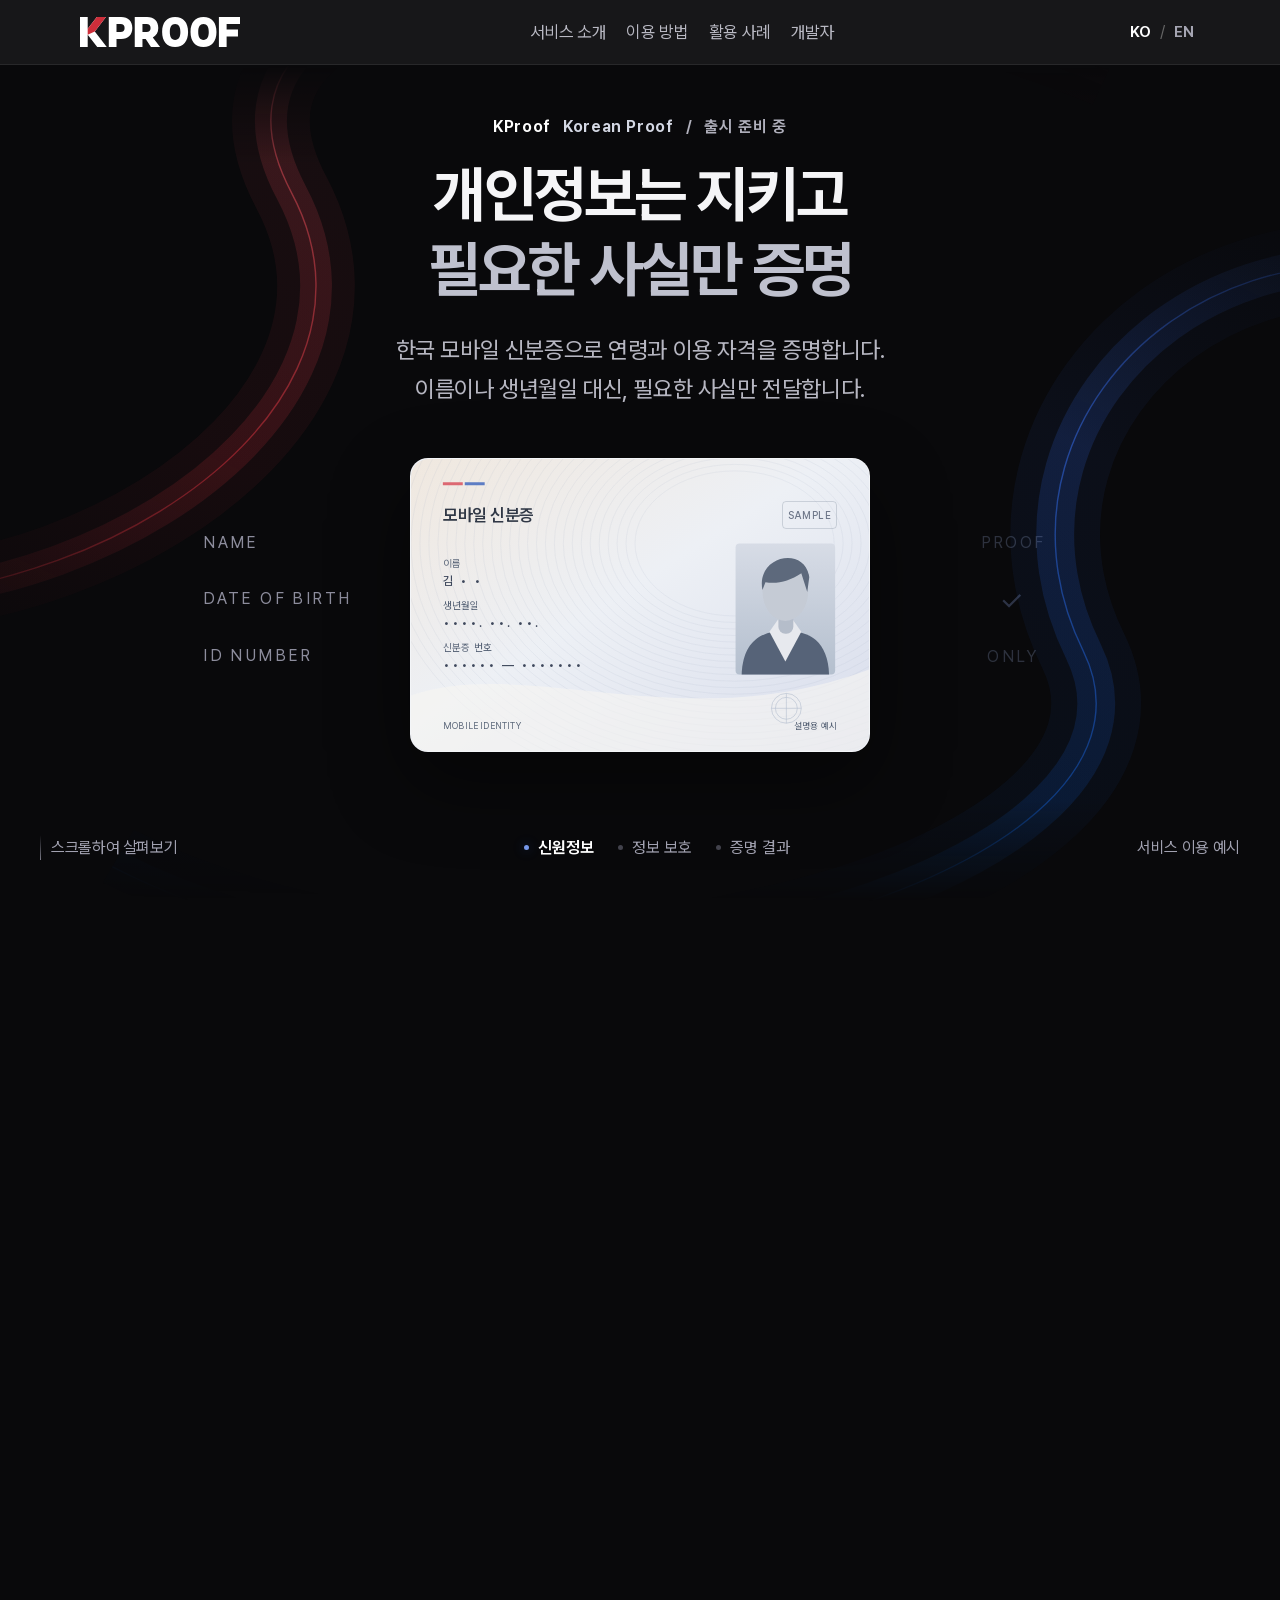
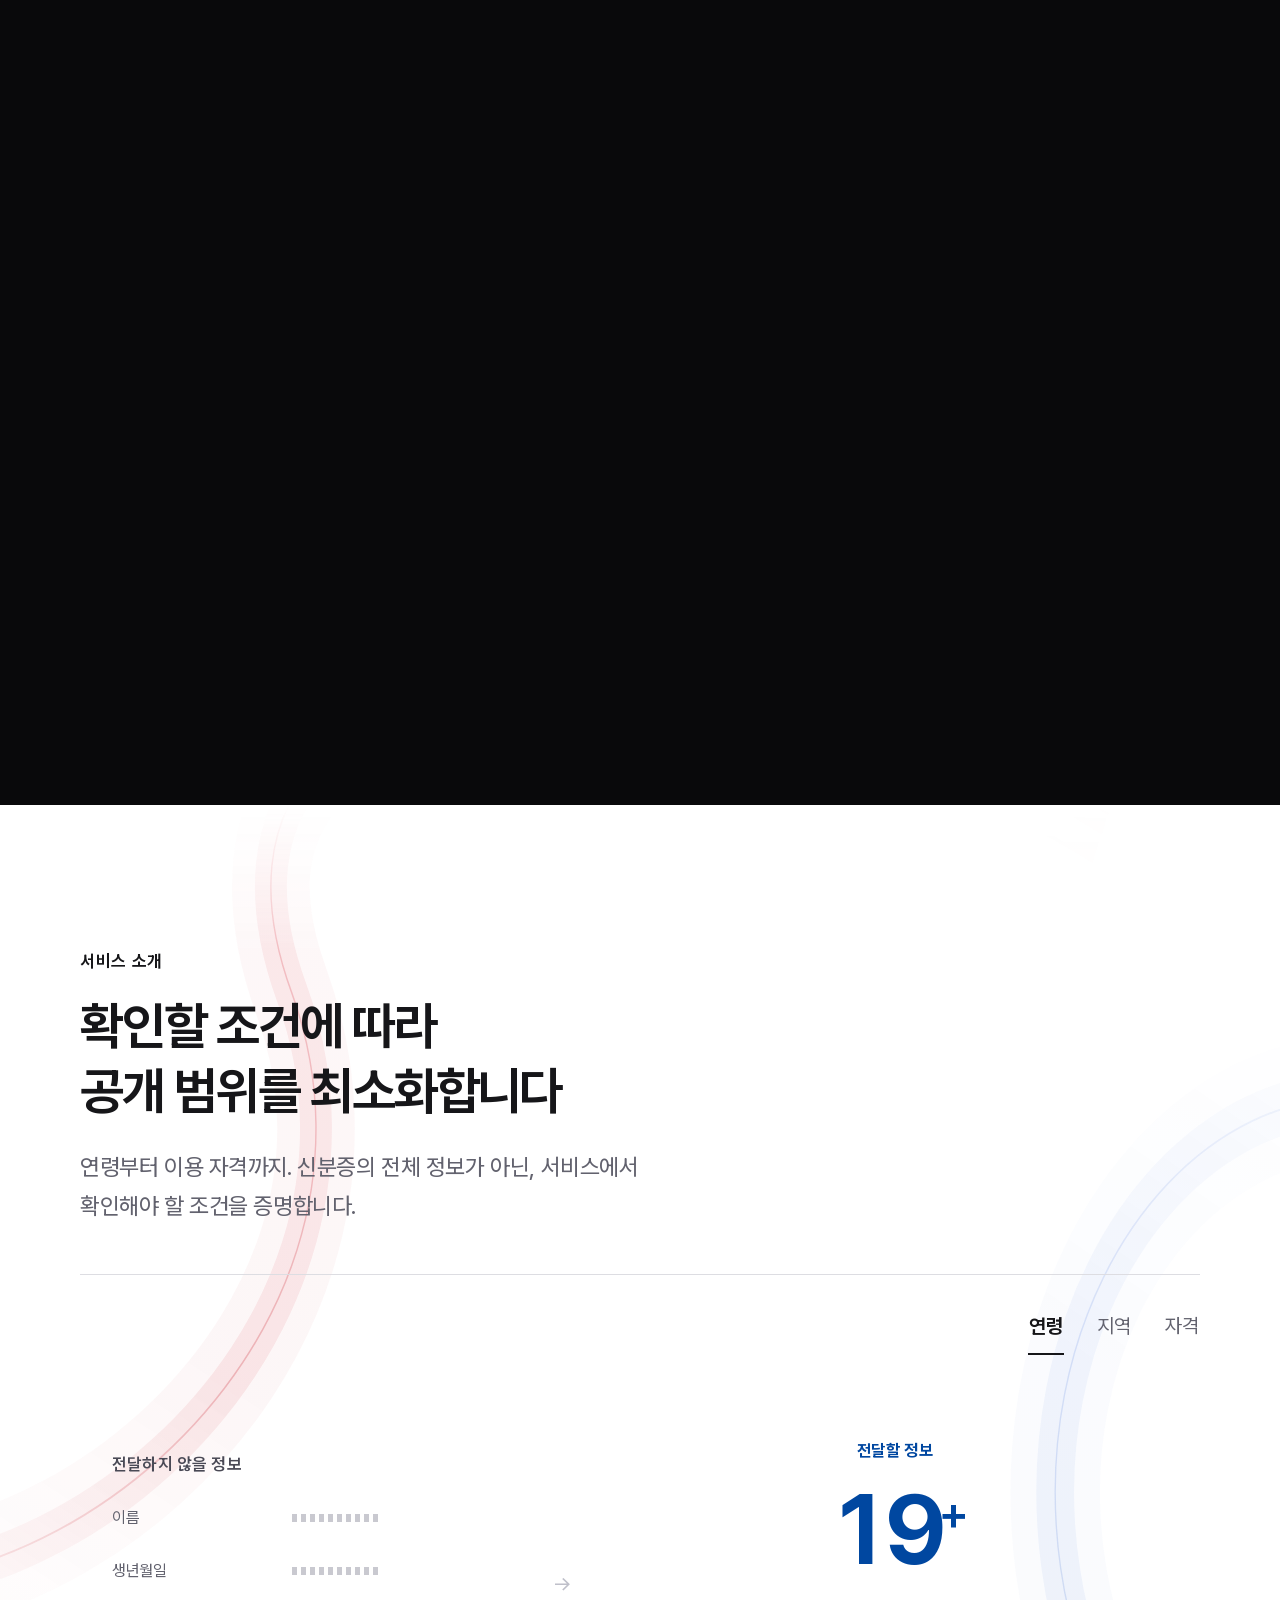
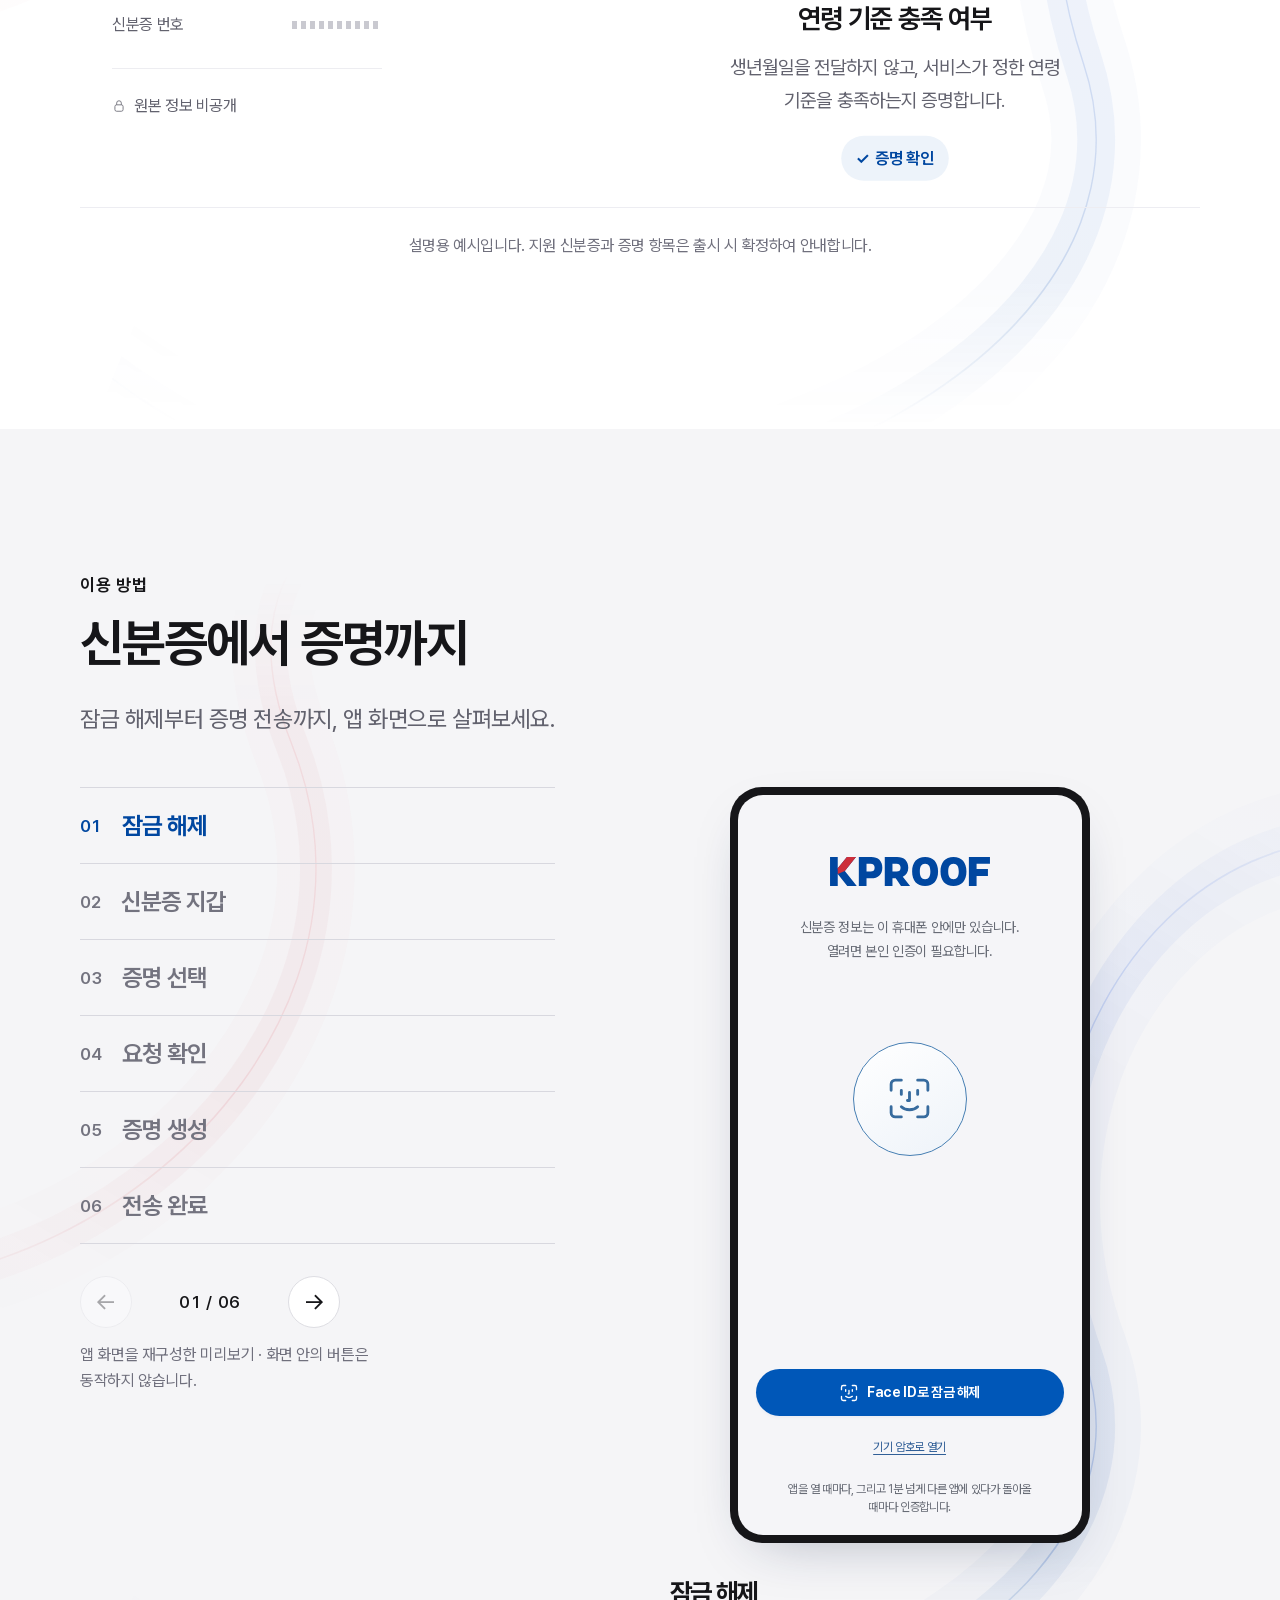
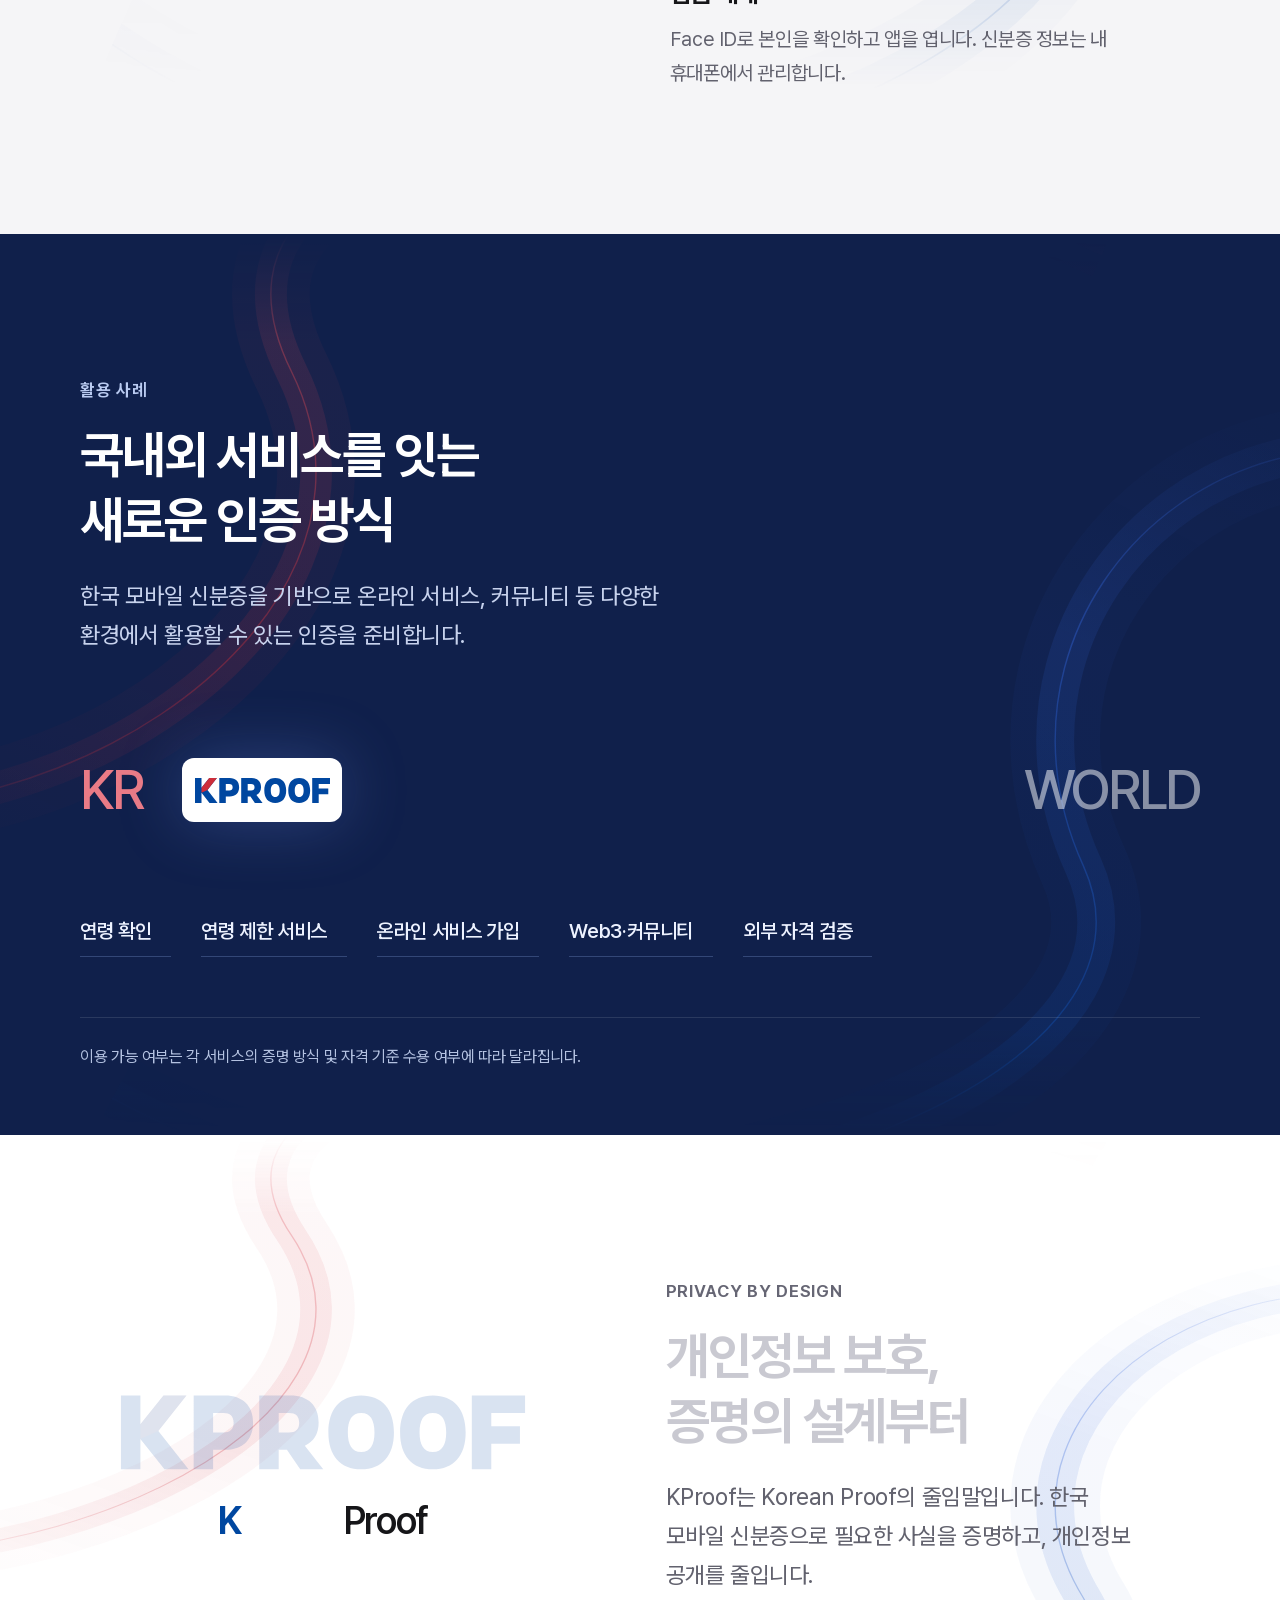
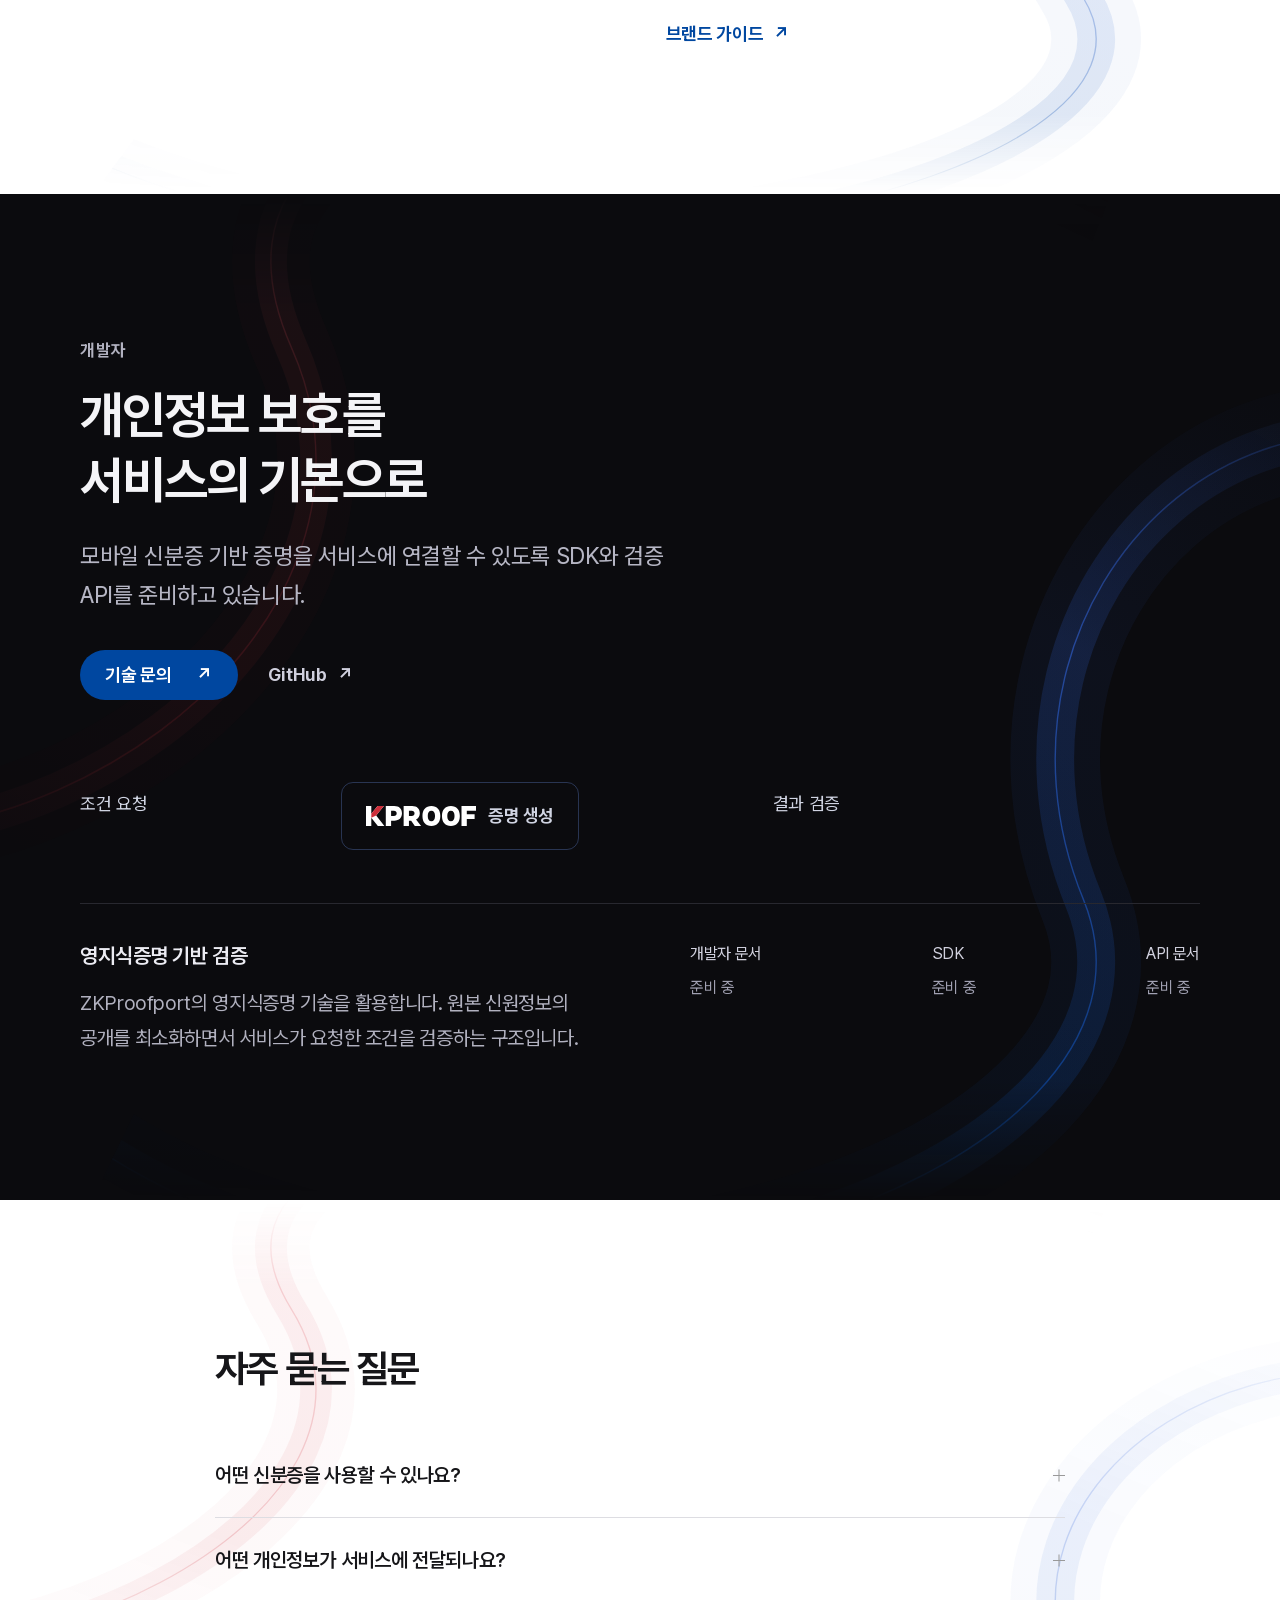
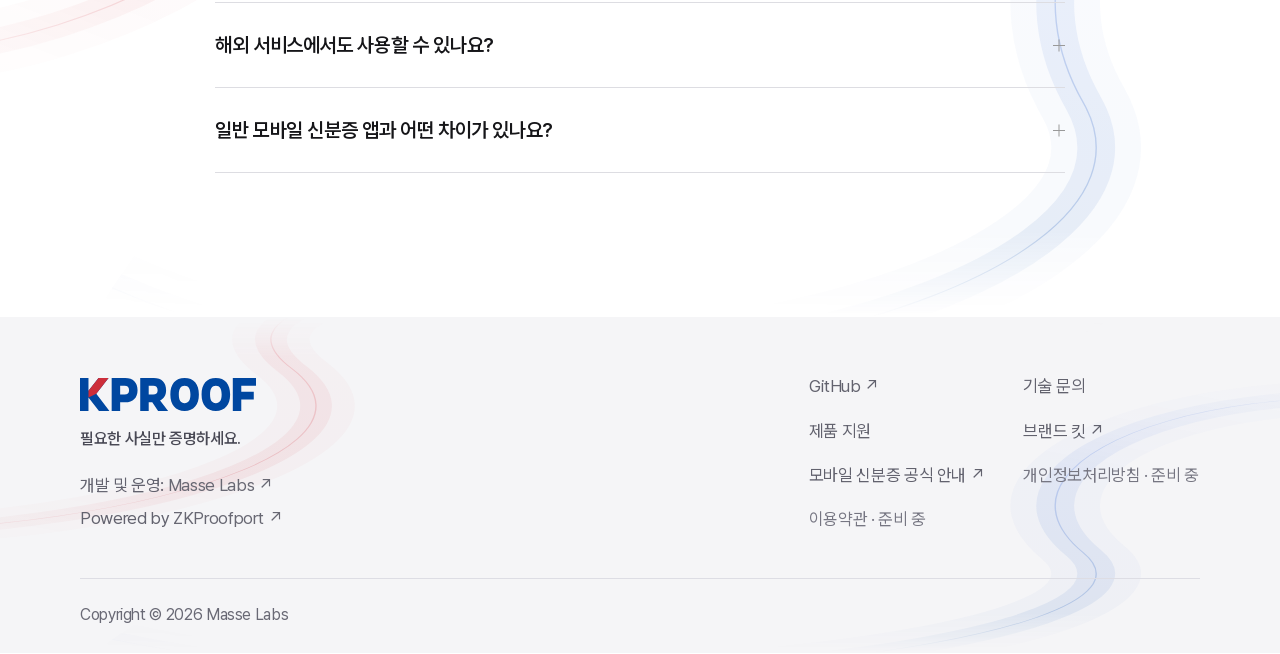
==== index.html @ 64eeaa92 "Add Google Analytics tag to website pages" ====
<!doctype html>
<html lang="ko">
<head><meta charset="utf-8"><meta name="viewport" content="width=device-width, initial-scale=1"><meta name="theme-color" content="#09090B"><title>KProof | Korean Proof</title><meta name="description" content="KProof, Korean Proof. 한국 모바일 신분증으로 연령과 이용 자격을 증명하고 개인정보 공개를 줄입니다."><meta property="og:title" content="KProof | Korean Proof"><meta property="og:description" content="KProof, Korean Proof. 한국 모바일 신분증으로 연령과 이용 자격을 증명하고 개인정보 공개를 줄입니다."><meta property="og:type" content="website"><meta property="og:site_name" content="KProof"><meta property="og:locale" content="ko_KR"><link rel="icon" href="assets/favicon.svg" type="image/svg+xml"><link rel="preload" href="assets/fonts/PretendardVariable.woff2" as="font" type="font/woff2" crossorigin><link rel="stylesheet" href="css/tokens.css"><link rel="stylesheet" href="css/styles.css"><link rel="stylesheet" href="css/typography.css"><link rel="stylesheet" href="css/ambient.css"><link rel="stylesheet" href="css/brand.css"><link rel="stylesheet" href="css/motion.css"><link rel="stylesheet" href="css/app-walkthrough.css"><link rel="stylesheet" href="css/app-screens.css"><script src="js/app.js" defer></script>
<!-- Google tag (gtag.js) -->
<script async src="https://www.googletagmanager.com/gtag/js?id=G-HQS5GPV9JL"></script>
<script>
  window.dataLayer = window.dataLayer || [];
  function gtag(){dataLayer.push(arguments);}
  gtag('js', new Date());

  gtag('config', 'G-HQS5GPV9JL');
</script>
</head>
<body id="top"><a class="skip-link" href="#main"><span data-i18n="skip">본문 바로가기</span></a>
<header class="site-header"><div class="container header-inner"><a class="brand" href="#top" aria-label="KProof 홈" data-i18n-aria="home"><img class="brand-mark" src="assets/logo-inverse.svg" alt="KProof" width="789" height="144"></a>
<nav id="main-nav" aria-label="주요 메뉴" data-i18n-aria="nav"><a href="#overview"><span data-i18n="overview">서비스 소개</span></a><a href="#how-it-works"><span data-i18n="how">이용 방법</span></a><a href="#use-cases"><span data-i18n="uses">활용 사례</span></a><a href="#developers"><span data-i18n="dev">개발자</span></a>
</nav><div class="header-controls"><div class="language-switch" role="group" data-i18n-aria="language" aria-label="언어 선택"><button type="button" data-lang="ko" aria-pressed="true" data-i18n-aria="koLabel" aria-label="한국어로 보기">KO</button><span aria-hidden="true">/</span><button type="button" data-lang="en" aria-pressed="false" data-i18n-aria="enLabel" aria-label="영어로 보기">EN</button></div><button type="button" class="menu-toggle" aria-controls="main-nav" aria-expanded="false" aria-label="메뉴 열기"><span></span><span></span></button></div></div>
</header>
<main id="main">
<section class="hero story" aria-labelledby="hero-title" data-scene="0">
<div class="story-sticky" data-ambient="dark"><div class="ambient-field" aria-hidden="true"></div>
<div class="story-intro"><p class="eyebrow hero-brand-name"><strong>KProof</strong><span class="hero-full-name">Korean Proof</span><span aria-hidden="true">/</span> <span data-i18n="status">출시 준비 중</span></p><h1 id="hero-title"><span data-i18n="heroLine1">개인정보는 지키고</span><span data-i18n="heroLine2">필요한 사실만 증명</span></h1><p data-i18n="intro" class="hero-description">한국 모바일 신분증으로 연령과 이용 자격을 증명합니다.<br>이름이나 생년월일 대신, 필요한 사실만 전달합니다.</p></div>
<div class="identity-stage" aria-hidden="true"><div class="stage-grid"></div><div class="data-orbit orbit-left"><span>NAME</span><span>DATE OF BIRTH</span><span>ID NUMBER</span></div><div class="identity-object"><img class="credential-art" src="assets/mobile-id.svg" alt="" width="460" height="294"><div class="credential-content"><div class="object-top"><span data-i18n="mobileID">모바일 신분증</span><span class="object-chip">SAMPLE</span></div><div class="identity-data"><div class="data-field"><span data-i18n="name">이름</span><b>김 • •</b></div><div class="data-field"><span data-i18n="birth">생년월일</span><b>••••. ••. ••.</b></div><div class="data-field"><span data-i18n="idNumber">신분증 번호</span><b>•••••• — •••••••</b></div></div><div class="credential-foot"><span>MOBILE IDENTITY</span><span data-i18n="cardSample">설명용 예시</span></div></div><div class="privacy-shutter shutter-one"></div><div class="privacy-shutter shutter-two"></div><div class="privacy-shutter shutter-three"></div><div class="proof-core"><span class="proof-core-symbol">✓</span><strong data-i18n="heroResult">만 19세 이상입니다</strong><span data-i18n="resultNote">생년월일 없이,<br>19세 이상이라는 사실만 전달합니다.</span></div></div><div class="data-orbit orbit-right"><span>PROOF</span><span class="orbit-check">✓</span><span>ONLY</span></div></div>
<div class="story-end"><p class="eyebrow" data-i18n="storyEndLabel">SELECTIVE DISCLOSURE</p><h2 data-i18n="storyEndTitle">나이 기준은 확인하고,<br>생년월일은 공개하지 않습니다</h2><p data-i18n="storyEndText">서비스는 19세 이상이라는 사실을 확인합니다. 이름과 생년월일, 신분증 번호는 전달하지 않습니다.</p></div>
<div class="story-bottom"><p class="scroll-cue"><span class="scroll-line" aria-hidden="true"></span><span data-i18n="scrollHint">스크롤하여 살펴보기</span></p><div class="scene-nav" role="group" data-i18n-aria="sceneNav" aria-label="인증 과정 살펴보기"><button type="button" data-scene-target="0" aria-pressed="true"><i></i><span data-i18n="scene1">신원정보</span></button><button type="button" data-scene-target="1" aria-pressed="false"><i></i><span data-i18n="scene2">정보 보호</span></button><button type="button" data-scene-target="2" aria-pressed="false"><i></i><span data-i18n="scene3">증명 결과</span></button></div><span class="concept-label" data-i18n="conceptShort">서비스 이용 예시</span></div>
</div></section>
<section id="overview" class="section overview" aria-labelledby="features-title" data-ambient="light"><div class="ambient-field" aria-hidden="true"></div><div class="container"><div class="section-heading reveal"><p class="eyebrow" data-i18n="overview">서비스 소개</p><h2 id="features-title" data-i18n="featuresTitle">확인할 조건에 따라<br>공개 범위를 최소화합니다</h2><p class="section-intro" data-i18n="featuresIntro">연령부터 이용 자격까지. 신분증의 전체 정보가 아닌, 서비스에서 확인해야 할 조건을 증명합니다.</p></div>
<div class="proof-explorer reveal" data-proof="age"><div class="proof-tabs" role="tablist" data-i18n-aria="proofTabs" aria-label="증명 예시 선택"><button role="tab" type="button" id="tab-age" data-proof="age" aria-selected="true" aria-controls="proof-panel" tabindex="0" data-i18n="proofAge">연령</button><button role="tab" type="button" id="tab-region" data-proof="region" aria-selected="false" aria-controls="proof-panel" tabindex="-1" data-i18n="proofRegion">지역</button><button role="tab" type="button" id="tab-eligibility" data-proof="eligibility" aria-selected="false" aria-controls="proof-panel" tabindex="-1" data-i18n="proofEligibility">자격</button></div>
<div class="proof-panel" id="proof-panel" role="tabpanel" aria-labelledby="tab-age" tabindex="0"><div class="explorer-private"><p class="micro-label" data-i18n="notShared">전달하지 않을 정보</p><div><span data-i18n="name">이름</span><i></i></div><div><span data-i18n="birth">생년월일</span><i></i></div><div><span data-i18n="idNumber">신분증 번호</span><i></i></div><p class="private-caption"><svg viewBox="0 0 24 24" aria-hidden="true"><rect x="5" y="10" width="14" height="11" rx="3"/><path d="M8 10V7a4 4 0 0 1 8 0v3"/></svg><span data-i18n="privateLabel">원본 정보 비공개</span></p></div><div class="explorer-seam" aria-hidden="true"><span>→</span></div><div class="explorer-result" aria-live="polite" aria-atomic="true"><p class="micro-label" data-i18n="shared">전달할 정보</p><div class="result-display" id="result-display" aria-hidden="true">19<span>+</span></div><h3 id="proof-title" data-i18n="proofAgeTitle">연령 기준 충족 여부</h3><p id="proof-description" data-i18n="proofAgeText">생년월일을 전달하지 않고, 서비스가 정한 연령 기준을 충족하는지 증명합니다.</p><span class="result-badge"><span aria-hidden="true">✓</span><span data-i18n="met">증명 확인</span></span></div></div><p class="explorer-note" data-i18n="explorerNote">설명용 예시입니다. 지원 신분증과 증명 항목은 출시 시 확정하여 안내합니다.</p></div></div></section>
<section id="how-it-works" class="section how-section app-walkthrough" aria-labelledby="how-title"><div class="container journey-sticky" data-ambient="soft"><div class="ambient-field" aria-hidden="true"></div><div class="section-heading"><p class="eyebrow" data-i18n="how">이용 방법</p><h2 id="how-title" data-i18n="howTitle">신분증에서 증명까지</h2><p class="section-intro" data-i18n="howIntro">잠금 해제부터 증명 전송까지, 앱 화면으로 살펴보세요.</p></div><div class="journey"><div class="journey-navigation"><div class="journey-steps" role="tablist" aria-orientation="vertical" data-i18n-aria="journeyTabs" aria-label="이용 단계 선택"><button type="button" role="tab" id="step-tab-0" data-step="0" aria-selected="true" aria-controls="journey-panel" tabindex="0"><span class="step-number">01</span><span><strong data-i18n="appStep1">잠금 해제</strong></span></button><button type="button" role="tab" id="step-tab-1" data-step="1" aria-selected="false" aria-controls="journey-panel" tabindex="-1"><span class="step-number">02</span><span><strong data-i18n="appStep2">신분증 지갑</strong></span></button><button type="button" role="tab" id="step-tab-2" data-step="2" aria-selected="false" aria-controls="journey-panel" tabindex="-1"><span class="step-number">03</span><span><strong data-i18n="appStep3">증명 선택</strong></span></button><button type="button" role="tab" id="step-tab-3" data-step="3" aria-selected="false" aria-controls="journey-panel" tabindex="-1"><span class="step-number">04</span><span><strong data-i18n="appStep4">요청 확인</strong></span></button><button type="button" role="tab" id="step-tab-4" data-step="4" aria-selected="false" aria-controls="journey-panel" tabindex="-1"><span class="step-number">05</span><span><strong data-i18n="appStep5">증명 생성</strong></span></button><button type="button" role="tab" id="step-tab-5" data-step="5" aria-selected="false" aria-controls="journey-panel" tabindex="-1"><span class="step-number">06</span><span><strong data-i18n="appStep6">전송 완료</strong></span></button></div><div class="app-step-controls"><button type="button" data-step-prev disabled data-i18n-aria="previousStep" aria-label="이전 단계">←</button><span class="app-step-counter" data-i18n-aria="appStepStatus" aria-label="현재 단계">01 / 06</span><button type="button" data-step-next data-i18n-aria="nextStep" aria-label="다음 단계">→</button></div><p class="journey-note" data-i18n="appPreviewNote">앱 화면을 재구성한 미리보기 · 화면 안의 버튼은 동작하지 않습니다.</p></div><div id="journey-panel" class="journey-panel" role="tabpanel" aria-labelledby="step-tab-0" tabindex="0" data-step="0"><div class="app-stage" data-step-screen="0"><figure class="app-phone"><div class="demo-screen demo-lock"><div class="demo-lock-intro"><img class="demo-logo" src="assets/logo.svg" width="789" height="144" alt="KProof"><p data-i18n="uiLockIntro">신분증 정보는 이 휴대폰 안에만 있습니다.<br>열려면 본인 인증이 필요합니다.</p></div><div class="demo-face"><svg class="demo-icon " viewBox="0 0 24 24" fill="none" stroke="currentColor" stroke-width="1.6" stroke-linecap="round" stroke-linejoin="round" aria-hidden="true"><path d="M8 3H5a2 2 0 0 0-2 2v3m13-5h3a2 2 0 0 1 2 2v3M3 16v3a2 2 0 0 0 2 2h3m13-5v3a2 2 0 0 1-2 2h-3M8 8v2m8-2v2m-4-1v4h-1m-3 3c2 2 6 2 8 0"/></svg></div><div class="demo-bottom"><div class="demo-primary"><svg class="demo-icon " viewBox="0 0 24 24" fill="none" stroke="currentColor" stroke-width="1.6" stroke-linecap="round" stroke-linejoin="round" aria-hidden="true"><path d="M8 3H5a2 2 0 0 0-2 2v3m13-5h3a2 2 0 0 1 2 2v3M3 16v3a2 2 0 0 0 2 2h3m13-5v3a2 2 0 0 1-2 2h-3M8 8v2m8-2v2m-4-1v4h-1m-3 3c2 2 6 2 8 0"/></svg><span data-i18n="uiUnlock">Face ID로 잠금 해제</span></div><p class="demo-link" data-i18n="uiPasscode">기기 암호로 열기</p><p class="demo-fine" data-i18n="uiLockNote">앱을 열 때마다, 그리고 1분 넘게 다른 앱에 있다가 돌아올 때마다 인증합니다.</p></div></div></figure><div class="app-stage-caption"><h3 data-i18n="appStep1">잠금 해제</h3><p data-i18n="appStep1Text">Face ID로 본인을 확인하고 앱을 엽니다. 신분증 정보는 내 휴대폰에서 관리합니다.</p></div></div><div class="app-stage" data-step-screen="1" hidden><figure class="app-phone"><div class="demo-screen demo-wallet"><div class="demo-toolbar"><img class="demo-logo" src="assets/logo.svg" width="789" height="144" alt="KProof"><div class="demo-tools"><span><svg class="demo-icon " viewBox="0 0 24 24" fill="none" stroke="currentColor" stroke-width="1.6" stroke-linecap="round" stroke-linejoin="round" aria-hidden="true"><path d="M8 3H5a2 2 0 0 0-2 2v3m13-5h3a2 2 0 0 1 2 2v3M3 16v3a2 2 0 0 0 2 2h3m13-5v3a2 2 0 0 1-2 2h-3M8 8v2m8-2v2m-4-1v4h-1m-3 3c2 2 6 2 8 0"/></svg></span><span><svg class="demo-icon " viewBox="0 0 24 24" fill="none" stroke="currentColor" stroke-width="1.6" stroke-linecap="round" stroke-linejoin="round" aria-hidden="true"><path d="M12 5v14M5 12h14"/></svg></span></div></div><div class="demo-panel demo-summary"><strong data-i18n="uiWalletSummary">이 신분증으로 증명할 수 있는 것 3가지</strong><span class="demo-muted" data-i18n="uiExpand">펼치기</span></div><div class="demo-id-stack"><div class="demo-id-band band-black"><strong data-i18n="uiDriver">모바일 운전면허증</strong><span data-i18n="uiLicense">면허</span></div><div class="demo-id-band band-red"><strong data-i18n="uiVeteran">모바일 국가보훈등록증</strong><span data-i18n="uiVeteranTag">보훈</span></div><div class="demo-id-band band-navy"><strong data-i18n="uiResident">모바일 외국인등록증</strong><span data-i18n="uiResidentTag">외국인</span></div><div class="demo-id-band band-blue"><strong data-i18n="uiNational">모바일 주민등록증</strong><span data-i18n="uiIDTag">신분</span></div><div class="demo-credential"><div class="demo-person"><div class="demo-avatar"><svg class="demo-icon " viewBox="0 0 24 24" fill="none" stroke="currentColor" stroke-width="1.6" stroke-linecap="round" stroke-linejoin="round" aria-hidden="true"><circle cx="12" cy="8" r="4" fill="currentColor" stroke="none"/><path d="M3 23v-2a9 9 0 0 1 18 0v2" fill="currentColor" stroke="none"/></svg></div><div><span class="demo-field" data-i18n="name">이름</span><strong data-i18n="uiHolder">홍길동</strong><span class="demo-field" data-i18n="birth">생년월일</span><strong>1990.01.01</strong><span class="demo-field" data-i18n="uiAddress">주소</span><strong data-i18n="uiCity">전북특별자치도 전주시</strong></div></div><div class="demo-issued"><svg class="demo-icon " viewBox="0 0 24 24" fill="none" stroke="currentColor" stroke-width="1.6" stroke-linecap="round" stroke-linejoin="round" aria-hidden="true"><path d="m12 3 8 3v6c0 5-8 9-8 9s-8-4-8-9V6Z"/><path d="m8 12 3 3 5-6"/></svg><span data-i18n="uiIssuer">정부 서명 확인</span></div><p class="demo-fine" data-i18n="uiIssued">모바일 신분증 앱에서 발급 · 2026.10.27</p></div></div><div class="demo-actions"><div class="demo-secondary"><span data-i18n="uiHide">정보 가리기</span></div><div class="demo-primary"><span data-i18n="uiProve">증명하기</span></div></div><div class="demo-nav"><div class="is-selected"><svg class="demo-icon " viewBox="0 0 24 24" fill="none" stroke="currentColor" stroke-width="1.6" stroke-linecap="round" stroke-linejoin="round" aria-hidden="true"><rect x="3" y="5" width="18" height="14" rx="3"/><path d="M3 9h18"/></svg><span data-i18n="uiWallet">신분증</span></div><div><svg class="demo-icon " viewBox="0 0 24 24" fill="none" stroke="currentColor" stroke-width="1.6" stroke-linecap="round" stroke-linejoin="round" aria-hidden="true"><path d="m12 3 8 3v6c0 5-8 9-8 9s-8-4-8-9V6Z"/><path d="m8 12 3 3 5-6"/></svg><span data-i18n="uiProof">증명</span></div><div><svg class="demo-icon " viewBox="0 0 24 24" fill="none" stroke="currentColor" stroke-width="1.6" stroke-linecap="round" stroke-linejoin="round" aria-hidden="true"><path d="M3 10a9 9 0 1 1 1 7M3 4v6h6m3-3v6l4 2"/></svg><span data-i18n="uiHistory">기록</span></div><div><svg class="demo-icon " viewBox="0 0 24 24" fill="none" stroke="currentColor" stroke-width="1.6" stroke-linecap="round" stroke-linejoin="round" aria-hidden="true"><circle cx="12" cy="12" r="3"/><path d="M12 2v3m0 14v3M2 12h3m14 0h3M5 5l2 2m10 10 2 2M5 19l2-2M17 7l2-2"/></svg><span data-i18n="uiSettings">설정</span></div></div></div></figure><div class="app-stage-caption"><h3 data-i18n="appStep2">신분증 지갑</h3><p data-i18n="appStep2Text">지갑에 보관한 모바일 신분증을 확인합니다. 증명에 사용할 신분증을 선택합니다.</p></div></div><div class="app-stage" data-step-screen="2" hidden><figure class="app-phone"><div class="demo-screen demo-choose"><h4 data-i18n="uiProof">증명</h4><p class="demo-muted" data-i18n="uiProofIntro">서비스가 묻는 사실 하나만 답합니다. 신분증 내용은 보내지 않습니다.</p><div class="demo-qr"><svg class="demo-icon " viewBox="0 0 24 24" fill="none" stroke="currentColor" stroke-width="1.6" stroke-linecap="round" stroke-linejoin="round" aria-hidden="true"><path d="M8 3H3v5m13-5h5v5M3 16v5h5m13-5v5h-5M8 8h2v2H8zm6 0h2v2h-2zm-6 6h2v2H8zm6 0h2v2h-2z"/></svg><div><strong data-i18n="uiQR">QR로 요청 받기</strong><small data-i18n="uiQRNote">서비스 화면의 QR을 찍으세요</small></div></div><p class="demo-section-label" data-i18n="uiCanProve">증명할 수 있는 것</p><div class="demo-panel demo-proof-option"><div class="demo-option-title"><strong data-i18n="uiIdentity">본인 확인</strong><span class="demo-source-tag" data-i18n="uiIDSource">주민등록증</span></div><p class="demo-fine" data-i18n="uiIdentityNote">유효한 모바일 신분증을 가진 사람이라는 것</p></div><div class="demo-panel demo-proof-option"><div class="demo-option-title"><strong data-i18n="uiAge">나이</strong><span class="demo-source-tag" data-i18n="uiIDSource">주민등록증</span></div><p class="demo-fine" data-i18n="uiAgeNote">서비스가 정한 나이 이상이라는 것. 생년월일은 보내지 않음</p></div><div class="demo-panel demo-proof-option"><div class="demo-option-title"><strong data-i18n="uiRegion">거주 시·도</strong><span class="demo-source-tag" data-i18n="uiIDSource">주민등록증</span></div><p class="demo-fine" data-i18n="uiRegionNote">특정 시·도에 산다는 것. 주소는 보내지 않음</p></div><p class="demo-fine demo-proof-foot" data-i18n="uiProofFoot">어느 신분증으로 증명할지 고를 수 있습니다. 요청을 받으면 이 선택을 기본값으로 씁니다.</p><div class="demo-nav"><div><svg class="demo-icon " viewBox="0 0 24 24" fill="none" stroke="currentColor" stroke-width="1.6" stroke-linecap="round" stroke-linejoin="round" aria-hidden="true"><rect x="3" y="5" width="18" height="14" rx="3"/><path d="M3 9h18"/></svg><span data-i18n="uiWallet">신분증</span></div><div class="is-selected"><svg class="demo-icon " viewBox="0 0 24 24" fill="none" stroke="currentColor" stroke-width="1.6" stroke-linecap="round" stroke-linejoin="round" aria-hidden="true"><path d="m12 3 8 3v6c0 5-8 9-8 9s-8-4-8-9V6Z"/><path d="m8 12 3 3 5-6"/></svg><span data-i18n="uiProof">증명</span></div><div><svg class="demo-icon " viewBox="0 0 24 24" fill="none" stroke="currentColor" stroke-width="1.6" stroke-linecap="round" stroke-linejoin="round" aria-hidden="true"><path d="M3 10a9 9 0 1 1 1 7M3 4v6h6m3-3v6l4 2"/></svg><span data-i18n="uiHistory">기록</span></div><div><svg class="demo-icon " viewBox="0 0 24 24" fill="none" stroke="currentColor" stroke-width="1.6" stroke-linecap="round" stroke-linejoin="round" aria-hidden="true"><circle cx="12" cy="12" r="3"/><path d="M12 2v3m0 14v3M2 12h3m14 0h3M5 5l2 2m10 10 2 2M5 19l2-2M17 7l2-2"/></svg><span data-i18n="uiSettings">설정</span></div></div></div></figure><div class="app-stage-caption"><h3 data-i18n="appStep3">증명 선택</h3><p data-i18n="appStep3Text">본인 확인, 나이, 거주 시·도 중 필요한 증명을 선택하거나 QR로 서비스의 요청을 받습니다.</p></div></div><div class="app-stage" data-step-screen="3" hidden><figure class="app-phone"><div class="demo-screen demo-request"><div class="demo-request-meta"><strong data-i18n="uiRequest">증명 요청</strong><span data-i18n="uiTimeLeft">4:52 남음</span></div><div class="demo-service"><img src="brand/assets/symbol-color.svg" width="40" height="40" alt=""><div><strong data-i18n="uiDemo">KProof 데모</strong><span>stg-demo.koreanproof.com</span></div></div><h4 data-i18n="uiRequestTitle">만 19세 이상인지<br>확인하려고 합니다</h4><div class="demo-panel demo-source"><svg class="demo-icon " viewBox="0 0 24 24" fill="none" stroke="currentColor" stroke-width="1.6" stroke-linecap="round" stroke-linejoin="round" aria-hidden="true"><rect x="3" y="5" width="18" height="14" rx="3"/><path d="M3 9h18"/></svg><strong data-i18n="uiSource">모바일 주민등록증으로 증명</strong><span class="demo-link" data-i18n="uiChange">바꾸기</span></div><div class="demo-panel demo-sharing"><h5 data-i18n="uiShared">상대에게 가는 것</h5><div class="demo-check-row"><svg class="demo-icon " viewBox="0 0 24 24" fill="none" stroke="currentColor" stroke-width="1.6" stroke-linecap="round" stroke-linejoin="round" aria-hidden="true"><path d="m5 12 4 4L19 6"/></svg><div><span data-i18n="uiAgeFact">19세 이상이라는 사실 하나</span></div></div><div class="demo-check-row"><svg class="demo-icon " viewBox="0 0 24 24" fill="none" stroke="currentColor" stroke-width="1.6" stroke-linecap="round" stroke-linejoin="round" aria-hidden="true"><path d="m5 12 4 4L19 6"/></svg><div><span data-i18n="uiNullifier">이 서비스에서만 쓰는 중복 확인 값</span><p class="demo-fine" data-i18n="uiNullifierNote">다른 서비스와 맞춰 보아도 같은 사람인지 알 수 없습니다</p></div></div></div><div class="demo-panel demo-private"><h5 data-i18n="uiPrivate">가지 않는 것</h5><div class="demo-private-fields"><span data-i18n="name">이름</span><span data-i18n="birth">생년월일</span><span data-i18n="uiLicenseNumber">면허번호</span><span data-i18n="uiAddress">주소</span><span data-i18n="uiPhoto">사진</span></div></div><div class="demo-bottom"><div class="demo-primary"><svg class="demo-icon " viewBox="0 0 24 24" fill="none" stroke="currentColor" stroke-width="1.6" stroke-linecap="round" stroke-linejoin="round" aria-hidden="true"><path d="M8 3H5a2 2 0 0 0-2 2v3m13-5h3a2 2 0 0 1 2 2v3M3 16v3a2 2 0 0 0 2 2h3m13-5v3a2 2 0 0 1-2 2h-3M8 8v2m8-2v2m-4-1v4h-1m-3 3c2 2 6 2 8 0"/></svg><span data-i18n="uiApprove">Face ID로 확인하고 증명</span></div><p class="demo-secondary-link" data-i18n="uiDecline">거절</p></div></div></figure><div class="app-stage-caption"><h3 data-i18n="appStep4">요청 확인</h3><p data-i18n="appStep4Text">이 예시에서는 만 19세 이상인지 확인합니다. 전달할 사실과 공개하지 않을 정보를 확인한 뒤 승인합니다.</p></div></div><div class="app-stage" data-step-screen="4" hidden><figure class="app-phone"><div class="demo-screen demo-creating"><div class="demo-progress"><svg viewBox="0 0 120 120" aria-hidden="true"><circle class="demo-progress-track" cx="60" cy="60" r="52"/><circle class="demo-progress-value" cx="60" cy="60" r="52" pathLength="100"/></svg><strong>48<span>%</span></strong></div><h4 data-i18n="uiCreating">증명을 만들고 있습니다</h4><p class="demo-muted" data-i18n="uiCreatingNote">이 휴대폰 안에서만 계산합니다.<br>신분증 정보는 밖으로 나가지 않습니다.</p><div class="demo-tasks"><div class="demo-task is-done"><span class="demo-task-state"><svg class="demo-icon " viewBox="0 0 24 24" fill="none" stroke="currentColor" stroke-width="1.6" stroke-linecap="round" stroke-linejoin="round" aria-hidden="true"><path d="m5 12 4 4L19 6"/></svg></span><span data-i18n="uiSignature">정부 서명이 진짜인지 확인</span></div><div class="demo-task is-current"><span class="demo-task-state"></span><span data-i18n="uiAgeCheck">만 19세 이상인지 계산</span></div><div class="demo-task is-pending"><span class="demo-task-state"></span><span data-i18n="uiZK">영지식 증명 만들기</span></div><div class="demo-task is-pending"><span class="demo-task-state"></span><span data-i18n="uiSend">KProof 데모에 보내기</span></div></div><div class="demo-bottom"><p class="demo-link" data-i18n="uiViewOriginal">원본 정보 보기 (상대 미공유)</p><div class="demo-cancel"><span data-i18n="uiCancel">취소</span></div></div></div></figure><div class="app-stage-caption"><h3 data-i18n="appStep5">증명 생성</h3><p data-i18n="appStep5Text">휴대폰에서 신분증의 진위를 확인하고 증명을 만듭니다. 신분증 원본은 전송하지 않습니다.</p></div></div><div class="app-stage" data-step-screen="5" hidden><figure class="app-phone"><div class="demo-screen demo-sent"><div class="demo-success"><svg class="demo-icon " viewBox="0 0 24 24" fill="none" stroke="currentColor" stroke-width="1.6" stroke-linecap="round" stroke-linejoin="round" aria-hidden="true"><path d="m5 12 4 4L19 6"/></svg></div><h4 data-i18n="uiSent">증명을 보냈습니다</h4><p class="demo-muted" data-i18n="uiSentNote">KProof 데모는 만 19세 이상이라는 사실만 받았습니다.</p><div class="demo-panel "><dl class="demo-receipt"><div><dt data-i18n="uiRecipient">받은 곳</dt><dd data-i18n="uiDemo">KProof 데모</dd></div><div><dt data-i18n="uiVerified">확인한 것</dt><dd data-i18n="age">만 19세 이상</dd></div><div><dt data-i18n="uiDuration">만든 시간</dt><dd data-i18n="uiDurationValue">6.1초</dd></div><div><dt data-i18n="uiWhen">일시</dt><dd>2026.10.27 19:12</dd></div></dl></div><div class="demo-bottom"><div class="demo-primary"><span data-i18n="uiReturn">요청한 곳으로 돌아가기</span></div><p class="demo-link" data-i18n="uiViewHistory">기록에서 보기</p></div></div></figure><div class="app-stage-caption"><h3 data-i18n="appStep6">전송 완료</h3><p data-i18n="appStep6Text">요청한 서비스에 증명을 보냅니다. 서비스는 생년월일 없이 19세 이상이라는 사실을 확인합니다.</p></div></div></div></div></div></section>
<section id="use-cases" class="use-section" aria-labelledby="uses-title" data-ambient="dark"><div class="ambient-field" aria-hidden="true"></div><div class="container"><div class="use-heading reveal"><p class="eyebrow" data-i18n="uses">활용 사례</p><h2 id="uses-title" data-i18n="usesTitle">국내외 서비스를 잇는<br>새로운 인증 방식</h2><p data-i18n="usesIntro">한국 모바일 신분증을 기반으로 온라인 서비스, 커뮤니티 등 다양한 환경에서 활용할 수 있는 인증을 준비합니다.</p></div><div class="world-route reveal" aria-hidden="true"><span class="route-origin">KR</span><div class="route-track"><i></i><i></i><i></i><span class="route-proof"><img src="assets/logo.svg" alt="" width="789" height="144"></span></div><span class="route-destination">WORLD</span></div><div class="use-pills reveal"><span data-i18n="use1">연령 확인</span><span data-i18n="use2">연령 제한 서비스</span><span data-i18n="use3">온라인 서비스 가입</span><span data-i18n="use4">Web3·커뮤니티</span><span data-i18n="use5">외부 자격 검증</span></div><div class="use-notes"><p data-i18n="usesNote">이용 가능 여부는 각 서비스의 증명 방식 및 자격 기준 수용 여부에 따라 달라집니다.</p></div></div></section>
<section class="brand-story section" aria-labelledby="mark-title" data-ambient="light"><div class="ambient-field" aria-hidden="true"></div><div class="container brand-story-grid"><div class="brand-symbol"><svg aria-hidden="true" class="principle-mark" viewBox="0 0 789 144"><g fill="#0047A0"><g transform="translate(0)"><g class="wordmark-letter letter-k"><path d="M0 0H38V56L83 0H128L73 69L132 144H85L38 85V144H0Z"/><path class="mark-accent" fill="#CD2E3A" d="M38 56L83 0H128L73 69L38 85Z"/></g></g><g transform="translate(142)"><g class="wordmark-letter letter-p"><path fill-rule="evenodd" d="M0 0H61C96 0 116 20 116 53S96 106 61 106H38V144H0ZM38 34V72H58C71 72 78 66 78 53S71 34 58 34Z"/></g></g><g transform="translate(270)"><g class="wordmark-letter letter-r"><path fill-rule="evenodd" d="M0 0H61C96 0 116 20 116 53C116 75 106 90 89 98L125 144H80L54 106H38V144H0ZM38 34V72H58C71 72 78 66 78 53S71 34 58 34Z"/></g></g><g transform="translate(405)"><g class="wordmark-letter letter-o1"><path fill-rule="evenodd" d="M64 0C105 0 128 27 128 72S105 144 64 144S0 117 0 72S23 0 64 0ZM64 34C46 34 38 48 38 72S46 110 64 110S90 96 90 72S82 34 64 34Z"/></g></g><g transform="translate(545)"><g class="wordmark-letter letter-o2"><path fill-rule="evenodd" d="M64 0C105 0 128 27 128 72S105 144 64 144S0 117 0 72S23 0 64 0ZM64 34C46 34 38 48 38 72S46 110 64 110S90 96 90 72S82 34 64 34Z"/></g></g><g transform="translate(685)"><g class="wordmark-letter letter-f"><path d="M0 0H104V34H38V60H94V94H38V144H0Z"/></g></g></g></svg><span class="symbol-caption brand-expansion" aria-label="Korean Proof"><span><b>K</b><span class="name-rest">orean</span></span> <span>Proof</span></span></div><div class="brand-explanation"><p class="eyebrow" data-i18n="markLabel">PRIVACY BY DESIGN</p><h2 id="mark-title" data-i18n="markTitle">개인정보 보호,<br>증명의 설계부터</h2><p data-i18n="markText">KProof는 Korean Proof의 줄임말입니다. 한국 모바일 신분증으로 필요한 사실을 증명하고, 개인정보 공개를 줄입니다.</p><a class="text-link brand-guide-link" href="brand/index.html"><span data-i18n="brandGuide">브랜드 가이드</span><span aria-hidden="true">↗</span></a></div></div></section>
<section id="developers" class="developer-section section" aria-labelledby="dev-title" data-ambient="dark"><div class="ambient-field" aria-hidden="true"></div><div class="container"><div class="developer-top reveal"><p class="eyebrow" data-i18n="dev">개발자</p><h2 id="dev-title" data-i18n="devTitle">개인정보 보호를<br>서비스의 기본으로</h2><p class="section-intro" data-i18n="devIntro">모바일 신분증 기반 증명을 서비스에 연결할 수 있도록 SDK와 검증 API를 준비하고 있습니다.</p><div class="developer-actions"><a class="button primary" href="mailto:sooyoung.hyun@masselabs.com"><span data-i18n="contact">기술 문의</span><span aria-hidden="true">↗</span></a><a class="text-link" href="https://github.com/masselabs/kproof" target="_blank" rel="noopener noreferrer">GitHub <span aria-hidden="true">↗</span></a></div></div><div class="protocol-flow" aria-hidden="true"><span data-i18n="protocolRequest">조건 요청</span><i></i><span class="protocol-node"><img src="assets/logo-inverse.svg" width="789" height="144" alt=""><b data-i18n="protocolProof">증명 생성</b></span><i></i><span data-i18n="protocolVerify">결과 검증</span></div><div class="developer-bottom"><div><h3 data-i18n="techTitle">영지식증명 기반 검증</h3><p data-i18n="techText">ZKProofport의 영지식증명 기술을 활용합니다. 원본 신원정보의 공개를 최소화하면서 서비스가 요청한 조건을 검증하는 구조입니다.</p></div><div class="developer-resources"><span aria-disabled="true"><span data-i18n="docs">개발자 문서</span><small data-i18n="soon">준비 중</small></span><span aria-disabled="true">SDK<small data-i18n="soon">준비 중</small></span><span aria-disabled="true"><span data-i18n="api">API 문서</span><small data-i18n="soon">준비 중</small></span></div></div></div></section>
<section class="section container faq-section" aria-labelledby="faq-title" data-ambient="soft"><div class="ambient-field" aria-hidden="true"></div><p class="section-label">FAQ</p><div class="section-heading"><h2 id="faq-title" data-i18n="faqTitle">자주 묻는 질문</h2></div><div class="faq-list">
<details>
<summary><span data-i18n="q1">어떤 신분증을 사용할 수 있나요?</span><span class="faq-indicator" aria-hidden="true"></span>
</summary><p data-i18n="a1">한국 모바일 신분증과의 연동을 준비하고 있습니다. 지원하는 신분증 종류와 이용 조건은 출시 시 안내합니다.</p>
</details>
<details>
<summary><span data-i18n="q2">어떤 개인정보가 서비스에 전달되나요?</span><span class="faq-indicator" aria-hidden="true"></span>
</summary><p data-i18n="a2">서비스가 요청한 조건의 충족 여부를 전달하는 방식으로 개발하고 있습니다. 구체적인 제공 항목과 개인정보 처리 범위는 출시 시 안내합니다.</p>
</details>
<details>
<summary><span data-i18n="q3">해외 서비스에서도 사용할 수 있나요?</span><span class="faq-indicator" aria-hidden="true"></span>
</summary><p data-i18n="a3">해외 서비스와의 연동을 고려해 개발하고 있습니다. 실제 이용 여부는 각 서비스의 지원 범위에 따라 달라지며, 국가별 법적 효력을 보장하지는 않습니다.</p>
</details>
<details>
<summary><span data-i18n="q4">일반 모바일 신분증 앱과 어떤 차이가 있나요?</span><span class="faq-indicator" aria-hidden="true"></span>
</summary><p data-i18n="a4">신분증의 전체 정보를 보여주는 대신, 서비스가 요청한 나이·지역·이용 자격만 증명합니다.</p>
</details></div>
</section>
</main>
<footer class="site-footer" data-ambient="soft"><div class="ambient-field" aria-hidden="true"></div><div class="container"><div class="footer-main"><div class="footer-brand"><a class="brand" href="#top"><img class="brand-mark" src="assets/logo.svg" alt="KProof" width="789" height="144"></a><p class="brand-full-name" data-i18n="brandTagline">필요한 사실만 증명하세요.</p><p><span data-i18n="operator">개발 및 운영:</span> <a href="https://masselabs.com/" target="_blank" rel="noopener noreferrer">Masse Labs<span aria-hidden="true"> ↗</span></a></p><p>Powered by <a href="https://zkproofport.com/" target="_blank" rel="noopener noreferrer">ZKProofport<span aria-hidden="true"> ↗</span></a></p></div>
<nav class="footer-links" aria-label="서비스 관련 링크" data-i18n-aria="footerNav"><a href="https://github.com/masselabs/kproof" target="_blank" rel="noopener noreferrer">GitHub<span aria-hidden="true"> ↗</span></a><a href="mailto:sooyoung.hyun@masselabs.com"><span data-i18n="contact">기술 문의</span></a><a href="mailto:support@masselabs.com"><span data-i18n="support">제품 지원</span></a><a href="brand/index.html"><span data-i18n="brandKit">브랜드 킷</span><span aria-hidden="true"> ↗</span></a><a href="https://www.mobileid.go.kr/" target="_blank" rel="noopener noreferrer"><span data-i18n="official">모바일 신분증 공식 안내</span><span aria-hidden="true"> ↗</span></a><span aria-disabled="true"><span data-i18n="policy">개인정보처리방침 · 준비 중</span></span><span aria-disabled="true"><span data-i18n="terms">이용약관 · 준비 중</span></span>
</nav></div><div class="footer-bottom"><p>Copyright © 2026 Masse Labs</p></div></div>
</footer><p id="language-status" class="sr-only" role="status" aria-live="polite"></p>
</body>
</html>
---- css/tokens.css ----
/* Generated from brand/tokens.json by scripts/build-brand-kit.py. */
:root {
  --kp-color-blue: #0047A0;
  --kp-color-blue-hover: #00377C;
  --kp-color-red: #CD2E3A;
  --kp-color-black: #09090B;
  --kp-color-ink: #161619;
  --kp-color-white: #FFFFFF;
  --kp-color-paper: #F5F5F7;
  --kp-color-muted: #62626E;
  --kp-color-line: #DDDDE2;
  --kp-color-blue-soft: #EDF3FA;
  --kp-color-blue-night: #10204B;
  --kp-color-on-dark: #BFC1CE;
  --kp-color-focus: #3264DA;
  --kp-font-sans: Pretendard, -apple-system, BlinkMacSystemFont, sans-serif;
  --kp-space-1: 4px;
  --kp-space-2: 8px;
  --kp-space-3: 16px;
  --kp-space-4: 24px;
  --kp-space-5: 32px;
  --kp-space-6: 48px;
  --kp-space-7: 64px;
  --kp-space-8: 96px;
  --kp-radius-small: 4px;
  --kp-radius-medium: 12px;
  --kp-radius-large: 24px;
  --kp-radius-pill: 999px;
  --kp-motion-quick: 200ms;
  --kp-motion-reveal: 800ms;
  --kp-motion-ease: cubic-bezier(.2, .7, .2, 1);
  --kp-motion-red-loop: 18s;
  --kp-motion-blue-loop: 23s;
  --kp-layout-width: 1120px;
  --kp-layout-section: 144px;
  --type-display: clamp(44px, 4.8vw, 68px);
  --type-heading: clamp(38px, 4vw, 56px);
  --type-subheading: clamp(24px, 2.2vw, 28px);
  --type-lead: clamp(21px, 1.8vw, 24px);
  --type-body: 20px;
  --type-label: 17px;
  --type-caption: 16px;
}
@media (max-width: 900px) { :root { --kp-layout-section: 96px; } }
@media (max-width: 600px) {
  :root {
    --kp-layout-section: 80px;
    --type-display: clamp(34px, 8.8vw, 40px);
    --type-heading: clamp(32px, 8.2vw, 38px);
    --type-subheading: 24px;
    --type-lead: 20px;
    --type-body: 18px;
    --type-label: 16px;
    --type-caption: 15px;
  }
}
---- css/styles.css ----
@font-face{font-family:Pretendard;src:url('../assets/fonts/PretendardVariable.woff2') format('woff2');font-weight:100 900;font-display:swap}
:root{--ink:var(--kp-color-ink);--muted:var(--kp-color-muted);--blue:var(--kp-color-blue);--red:var(--kp-color-red);--paper:var(--kp-color-paper);--line:var(--kp-color-line);--header:64px}
*{box-sizing:border-box}html{scroll-behavior:smooth;scroll-padding-top:var(--header)}body{margin:0;background:#fff;color:var(--ink);font-family:var(--kp-font-sans);-webkit-font-smoothing:antialiased;word-break:keep-all}a{color:inherit;text-decoration:none}button{font:inherit;cursor:pointer}img,svg{display:block;max-width:100%}h1,h2,h3,p{margin:0}h1,h2,h3{letter-spacing:-.055em}p{line-height:1.65}button,a,summary{-webkit-tap-highlight-color:transparent}button:focus-visible,a:focus-visible,summary:focus-visible,[tabindex="0"]:focus-visible{outline:3px solid var(--kp-color-focus);outline-offset:6px}[hidden]{display:none!important}.container{width:min(var(--kp-layout-width),calc(100% - 96px));margin:auto}.section{padding:var(--kp-layout-section) 0}.eyebrow{font-size:12px;font-weight:650;letter-spacing:.08em;line-height:1.6;margin-bottom:23px}.section-heading{margin-bottom:70px}h2{font-size:clamp(40px,5vw,68px);line-height:1.1;font-weight:720}.section-intro{font-size:19px;color:var(--muted);max-width:560px;margin-top:26px}.button{display:inline-flex;align-items:center;justify-content:center;min-height:48px;padding:0 25px;gap:25px;border-radius:var(--kp-radius-pill);font-size:14px;font-weight:600;transition:background var(--kp-motion-quick)}.primary{background:var(--blue);color:#fff}.primary:hover{background:var(--kp-color-blue-hover)}.text-link{display:inline-flex;align-items:center;gap:10px;font-size:14px;font-weight:600}.text-link:hover{text-decoration:underline;text-underline-offset:5px}.sr-only{position:absolute;width:1px;height:1px;overflow:hidden;clip-path:inset(50%);white-space:nowrap}.skip-link{position:fixed;top:-100px;left:20px;z-index:100;background:white;color:#111;padding:12px 20px}.skip-link:focus{top:10px}.micro-label{font-size:11px;font-weight:550;color:#858590;letter-spacing:.02em}.site-header{position:sticky;top:0;z-index:50;background:#09090bf0;color:#fff;backdrop-filter:blur(20px);border-bottom:1px solid #ffffff13}.header-inner{height:var(--header);display:flex;align-items:center;justify-content:space-between;gap:25px}.brand{display:inline-flex;align-items:center;gap:9px;font-size:16px;font-weight:700;letter-spacing:-.035em;white-space:nowrap}.brand-mark{width:23px;height:26px}.site-header nav{display:flex;align-items:center;gap:30px}.site-header nav a{font-size:12px;color:#a5a5ad}.site-header nav a:hover{color:#fff}.header-controls{display:flex;align-items:center;gap:10px}.language-switch{display:flex;align-items:center;gap:3px;font-size:10px;color:#666}.language-switch button{border:0;background:none;min-height:42px;padding:10px 6px;color:#777780;font-size:10px;font-weight:650}.language-switch button[aria-pressed=true]{color:inherit}.site-header .language-switch button[aria-pressed=true]{color:white}.menu-toggle{display:none}
/* The narrative is driven by native scroll. No wheel/touch interception. */
.story{--progress:0;--hide:0;--reveal:0;--intro:1;--outro:0;background:var(--kp-color-black);color:#f5f5f7;position:relative;height:1020px}.story-sticky{position:relative;height:100%;min-height:760px;overflow:hidden;isolation:isolate}.motion-enabled .story{height:260svh;min-height:1800px}.motion-enabled .story-sticky{height:calc(100svh - var(--header));min-height:620px;position:sticky;top:var(--header)}.story-intro{position:absolute;inset:6% 20px auto;text-align:center;z-index:3;opacity:var(--intro);transform:translateY(calc(var(--hide) * -45px));pointer-events:none}.story-intro .eyebrow{color:#9b9ba5;font-size:10px;letter-spacing:.1em;margin-bottom:25px}.story-intro .eyebrow>span:first-child{margin:0 12px;color:#565661}.story h1{font-size:clamp(52px,6.4vw,92px);font-weight:740;letter-spacing:-.065em;line-height:1.07}.story h1>span{display:block}.story h1>span:last-child{color:#8d8d99}.hero-description{font-size:16px;margin:25px auto 0;color:#90909a;line-height:1.6;max-width:550px}.identity-stage{position:absolute;top:47%;left:50%;width:min(1040px,94%);height:380px;transform:translate(-50%,calc(var(--hide) * -110px));z-index:2}.stage-grid{position:absolute;inset:15% 0 0;background:linear-gradient(90deg,transparent 49.8%,#ffffff08 50%,transparent 50.2%),linear-gradient(0deg,transparent 49.8%,#ffffff08 50%,transparent 50.2%);background-size:80px 80px;mask-image:radial-gradient(ellipse,#000,transparent 68%);opacity:calc(1 - var(--reveal))}.identity-object{position:relative;width:460px;height:294px;margin:0 auto;border-radius:20px;background:linear-gradient(130deg,#28282e,#17171c 58%,#22232c);border:1px solid #ffffff2a;box-shadow:0 35px 70px #0009,0 -1px 0 #e64a5540,0 1px 0 #3264da80;padding:28px 32px;overflow:hidden;transform:scale(calc(1 - var(--reveal) * .08));transition:border-color .3s}.object-top{display:flex;gap:10px;align-items:center;font-size:14px;font-weight:650;letter-spacing:-.02em}.object-top img{width:22px;height:25px}.object-chip{margin-left:auto;font-size:10px;font-weight:500;border:1px solid #5b5b65;border-radius:4px;padding:5px;color:#9595a0}.identity-data{margin-top:24px;opacity:calc(1 - var(--hide));transform:translateY(calc(var(--hide) * 8px));filter:blur(calc(var(--hide) * 4px))}.data-field{display:flex;align-items:center;justify-content:space-between;margin-bottom:15px;font-size:11px;color:#8c8c99}.data-field b{font-size:12px;font-weight:400;letter-spacing:4px;color:#b6b6c2}.object-divider{height:1px;background:#ffffff12;margin:18px 0 16px;opacity:calc(1 - var(--reveal))}.object-condition{display:flex;align-items:center;justify-content:space-between;font-size:13px;color:#c4d0f1;opacity:calc(1 - var(--reveal))}.condition-check{color:#87a5ef;font-size:16px}.privacy-shutter{position:absolute;height:10px;right:32px;background:linear-gradient(90deg,#37343b,#76616a);width:40%;transform:scaleX(var(--hide));transform-origin:right center;border-radius:2px;opacity:calc(1 - var(--reveal))}.shutter-one{top:86px}.shutter-two{top:117px}.shutter-three{top:148px}.proof-core{position:absolute;inset:0;background:linear-gradient(140deg,#121a30,#0e1421);display:flex;flex-direction:column;align-items:center;justify-content:center;gap:15px;opacity:var(--reveal);transform:scale(calc(.85 + var(--reveal) * .15))}.proof-core-symbol{font-size:69px;color:#a0baff;font-weight:350;line-height:1}.proof-core strong{font-size:32px;font-weight:650;letter-spacing:-.04em}.proof-core>span:last-child{font-size:12px;color:#8294b8}.data-orbit{position:absolute;top:72px;display:flex;flex-direction:column;font-size:10px;letter-spacing:.15em;gap:30px;color:#5d5d69}.orbit-left{left:8%;opacity:calc(1 - var(--hide));transform:translateX(calc(var(--hide) * 50px))}.orbit-right{right:11%;text-align:center;color:#6c7fae;opacity:calc(.25 + var(--reveal) * .75);transform:translateX(calc(var(--reveal) * -20px))}.orbit-check{font-size:28px;line-height:1;color:#9bb5f8}.story-end{position:absolute;top:64%;left:24px;right:24px;text-align:center;z-index:3;opacity:var(--outro);transform:translateY(calc((1 - var(--outro)) * 30px));pointer-events:none}.story-end .eyebrow{color:#8b9abf;margin-bottom:18px}.story-end h2{font-size:clamp(38px,4.8vw,64px)}.story-end>p:last-child{font-size:16px;color:#8f929e;max-width:490px;margin:24px auto 0}.story-bottom{position:absolute;bottom:28px;left:40px;right:40px;display:flex;align-items:center;justify-content:space-between;gap:15px;z-index:5}.scroll-cue{display:flex;align-items:center;gap:10px;font-size:10px;color:#6e6e7b;opacity:var(--intro)}.scroll-line{width:1px;height:25px;background:linear-gradient(transparent,#797985)}.scene-nav{display:flex;gap:24px}.scene-nav button{background:transparent;border:0;padding:12px 0;color:#62626d;font-size:10px;display:flex;align-items:center;gap:8px}.scene-nav button i{width:5px;height:5px;border-radius:50%;background:#42424c}.scene-nav button[aria-pressed=true]{color:#dddde7}.scene-nav button[aria-pressed=true] i{background:#7697e8;box-shadow:0 0 12px #3264da77}.concept-label{font-size:9px;color:#666672}.scene-nav{visibility:hidden}.motion-enabled .scene-nav{visibility:visible}.story-end{visibility:hidden}.motion-enabled .story-end{visibility:visible}
/* An interactive comparison with a single, stable surface. */
.overview{background:#fff}.proof-explorer{border-top:1px solid var(--line)}.proof-tabs{display:flex;gap:32px;justify-content:flex-end;padding:25px 0}.proof-tabs button{border:0;border-bottom:2px solid transparent;background:none;font-size:14px;color:#85858d;padding:10px 1px}.proof-tabs button[aria-selected=true]{border-color:var(--ink);color:var(--ink);font-weight:650}.proof-panel{display:grid;grid-template-columns:1fr 100px 1.3fr;align-items:center;min-height:380px;padding:30px 50px 60px;gap:20px}.explorer-private{max-width:270px;width:100%}.explorer-private>.micro-label{margin-bottom:35px;color:#777780}.explorer-private>div{display:flex;align-items:center;justify-content:space-between;gap:20px;margin:27px 0;font-size:14px;color:#7d7d87}.explorer-private i{height:8px;width:90px;background:repeating-linear-gradient(90deg,#c9c9d0 0 5px,transparent 5px 9px)}.private-caption{display:flex;align-items:center;gap:8px;font-size:11px;color:#a0a0a9;border-top:1px solid #ededf1;padding-top:24px;margin-top:30px}.private-caption svg{width:14px;fill:none;stroke:currentColor;stroke-width:1.4}.explorer-seam{height:270px;display:grid;place-items:center;position:relative;color:#bfc0ca}.explorer-seam:before{content:'';position:absolute;height:100%;width:1px;background:linear-gradient(transparent,#d6d7df,transparent)}.explorer-seam span{position:relative;background:white;padding:15px 0;font-size:21px}.explorer-result{text-align:center}.result-display{font-size:150px;font-weight:650;letter-spacing:-.08em;line-height:1.1;margin:13px 0 20px;color:var(--blue);font-variant-numeric:tabular-nums}.result-display span{font-size:.47em;vertical-align:super;line-height:0}.explorer-result h3{font-size:23px;font-weight:650;letter-spacing:-.035em}.explorer-result>p:not(.micro-label){font-size:14px;color:#85858f;max-width:350px;margin:15px auto 20px}.result-badge{font-size:11px;display:inline-flex;align-items:center;gap:6px;color:var(--blue);background:var(--kp-color-blue-soft);border-radius:20px;padding:8px 12px}.explorer-note{font-size:11px;color:#90909a;text-align:center;padding:25px 0;border-top:1px solid #ededf2}.proof-explorer[data-proof=region] .result-display{color:var(--red)}.proof-explorer[data-proof=eligibility] .result-display{letter-spacing:0}.proof-panel.is-switching .explorer-result{animation:result-in .38s ease both}@keyframes result-in{from{opacity:.25;transform:translateY(12px)}to{opacity:1;transform:translateY(0)}}
.how-section{background:var(--paper)}.journey{display:grid;grid-template-columns:1fr 1fr;gap:95px;align-items:center}.journey-steps{border-top:1px solid #d8d8df}.journey-steps>button{display:flex;gap:20px;width:100%;text-align:left;align-items:flex-start;padding:30px 0;background:none;border:0;border-bottom:1px solid #d8d8df;color:#92929c}.journey-steps strong{display:block;font-size:23px;font-weight:600;letter-spacing:-.04em}.journey-steps>button>span:nth-child(2){flex:1}.journey-steps>button>span>span{display:block;font-size:14px;line-height:1.65;margin-top:15px;max-height:0;overflow:hidden;opacity:0;transition:max-height .35s,opacity .25s}.journey-steps>button[aria-selected=true]{color:#202027}.journey-steps>button[aria-selected=true]>span>span{max-height:110px;opacity:1;color:#72727e}.step-number{font-size:10px;margin-top:7px;font-variant-numeric:tabular-nums}.step-plus{font-size:20px;font-weight:300;line-height:1.2;margin-top:1px;transition:transform .3s}.journey-steps [aria-selected=true] .step-plus{transform:rotate(45deg)}.journey-panel{padding:0 25px;min-width:0}.app-surface{height:440px;max-width:350px;margin:auto;background:white;border-radius:22px;box-shadow:0 2px 2px #0b153004,0 18px 40px -30px #1a234b30;border:1px solid #e1e1e7;overflow:hidden}.app-top{display:flex;align-items:center;gap:8px;padding:22px 24px;border-bottom:1px solid #eeeef2;font-size:13px;font-weight:650}.app-top img{width:21px;height:24px}.app-example{margin-left:auto;color:#93939e;font-size:9px;font-weight:400}.journey-screen{text-align:center;padding:28px 25px;animation:result-in .4s ease both}.request-number{font-size:81px;font-weight:600;letter-spacing:-.06em;margin:17px 0 18px;line-height:1;color:#272732}.journey-screen h3{font-size:23px;letter-spacing:-.04em}.journey-screen>p:not(.micro-label){font-size:12px;color:#868691;max-width:245px;margin:17px auto}.request-strip{margin-top:24px;border-top:1px solid #eeeef3;text-align:left;padding-top:18px}.request-strip span{display:block;font-size:10px;color:#9696a0}.request-strip strong{display:block;margin-top:8px;font-size:12px;font-weight:500}.journey-note{font-size:10px;color:#93939e;margin-top:22px;text-align:center}.proof-engine{height:145px;position:relative;display:grid;place-items:center;margin:0 0 14px}.engine-ring{position:absolute;width:128px;height:128px;border:1px solid #e2e6f3;border-radius:50%;box-shadow:0 0 0 13px #f9fafe}.engine-ring:after{content:'';position:absolute;inset:-1px;border:2px solid transparent;border-top-color:#e64a55;border-right-color:#3264da;border-radius:50%}.proof-engine img{width:50px;height:57px;z-index:1}.engine-dots{display:flex;justify-content:center;gap:6px;margin-top:27px}.engine-dots i{height:4px;width:4px;border-radius:50%;background:#3264da}.completion-icon{width:113px;height:113px;border-radius:50%;background:#f0f4fd;margin:20px auto 30px;display:grid;place-items:center}.completion-icon svg{width:75px;fill:none;stroke:var(--blue);stroke-width:3;stroke-linecap:round;stroke-linejoin:round;stroke-dasharray:70;stroke-dashoffset:0;animation:draw-check .6s ease both}.completion-rule{width:30px;height:1px;background:#d9deeb;margin:27px auto 20px}@keyframes draw-check{from{stroke-dashoffset:70}to{stroke-dashoffset:0}}
.use-section{background:#142c6b;color:white;padding:130px 0 65px;overflow:hidden}.use-heading{max-width:800px}.use-heading .eyebrow{color:#96ace1}.use-heading h2{font-size:clamp(50px,6.4vw,88px);letter-spacing:-.06em}.use-heading>p:last-child{font-size:18px;max-width:450px;margin-top:30px;color:#b0bee0}.world-route{display:flex;align-items:center;gap:40px;padding:90px 0 70px}.route-origin,.route-destination{font-size:clamp(38px,5.5vw,76px);font-weight:620;letter-spacing:-.06em}.route-origin{color:#ea7b86}.route-track{height:90px;flex:1;position:relative;min-width:80px}.route-track i{position:absolute;left:0;right:0;top:50%;height:1px;background:linear-gradient(90deg,#d8768799,#789bee)}.route-track i:nth-child(2){top:25%;opacity:.3}.route-track i:nth-child(3){top:75%;opacity:.3}.route-proof{position:absolute;left:45%;top:50%;transform:translate(-50%,-50%);width:68px;height:76px;display:grid;place-items:center;background:#fff;border-radius:12px;box-shadow:0 10px 35px #05153935;transition:left 1s cubic-bezier(.2,.6,.2,1)}.world-route.is-visible .route-proof{left:70%}.use-pills{display:flex;flex-wrap:wrap;gap:12px}.use-pills>span{font-size:13px;border:1px solid #a2b7e43b;border-radius:25px;padding:12px 20px;color:#ccd6ee}.use-notes{border-top:1px solid #ffffff1c;padding-top:26px;margin-top:60px;color:#8398c6;font-size:11px}.use-notes p+p{margin-top:7px}
.brand-story-grid{display:grid;grid-template-columns:1fr 1.1fr;gap:100px;align-items:center}.brand-symbol{display:flex;flex-direction:column;align-items:center;gap:34px;padding:25px}.brand-symbol img{width:170px;height:192px}.symbol-caption{font-size:9px;letter-spacing:.2em;color:#b2b2bc}.brand-explanation .eyebrow{color:#8b8b96}.brand-explanation h2{font-size:48px}.brand-explanation>p:not(.eyebrow){font-size:16px;color:#84848f;max-width:410px;margin-top:26px;line-height:1.8}.developer-section{background:#0b0b0e;color:#f4f4f7}.developer-top .eyebrow{color:#898996}.developer-top h2{font-size:clamp(44px,5.8vw,78px)}.developer-top .section-intro{color:#888895;font-size:17px}.developer-actions{display:flex;align-items:center;gap:30px;margin-top:35px}.developer-actions .text-link{color:#a1a1b1}.developer-bottom{display:grid;grid-template-columns:1fr 1fr;gap:100px;margin-top:100px;border-top:1px solid #28282f;padding-top:37px}.developer-bottom h3{font-size:15px;font-weight:600;letter-spacing:-.02em;color:#bcbcc7}.developer-bottom p{font-size:13px;color:#71717f;margin-top:16px;line-height:1.8}.developer-resources{display:flex;justify-content:space-between;gap:20px}.developer-resources>span{display:flex;flex-direction:column;gap:12px;font-size:12px;color:#a1a1ae}.developer-resources small{font-size:10px;color:#62626f}.faq-section{max-width:850px}.faq-section>.section-label{display:none}.faq-section .section-heading{margin-bottom:40px}.faq-section h2{font-size:40px}.faq-list details{border-bottom:1px solid var(--line)}.faq-list summary{display:flex;justify-content:space-between;align-items:center;gap:25px;padding:27px 0;cursor:pointer;list-style:none;font-size:16px;font-weight:550}.faq-list summary::-webkit-details-marker{display:none}.faq-indicator{width:12px;height:12px;position:relative;flex-shrink:0;color:#999}.faq-indicator:before,.faq-indicator:after{content:'';position:absolute;width:12px;height:1px;background:currentColor;top:6px;left:0}.faq-indicator:after{transform:rotate(90deg)}details[open] .faq-indicator:after{transform:none}.faq-list details>p{font-size:14px;color:var(--muted);padding:0 40px 26px 0}.site-footer{background:var(--paper);padding:55px 0 25px}.footer-main{display:flex;justify-content:space-between;gap:60px;padding-bottom:45px}.footer-brand .brand{margin-bottom:22px}.footer-brand p{font-size:12px;color:#92929e;margin-top:5px}.footer-brand p a{color:#686873}.footer-links{display:grid;grid-template-columns:1fr 1fr;gap:16px 38px;font-size:12px;color:#72727e}.footer-links [aria-disabled]{color:#a0a0ac}.footer-links a:hover{text-decoration:underline}.footer-bottom{border-top:1px solid #dddde4;padding-top:23px;display:flex;justify-content:space-between;gap:35px;font-size:10px;color:#9696a0}.footer-bottom p:first-child{max-width:700px}.footer-bottom p:last-child{white-space:nowrap}.reveal{opacity:1}.motion-enabled .reveal{opacity:0;transform:translateY(28px);transition:opacity var(--kp-motion-reveal) ease,transform var(--kp-motion-reveal) var(--kp-motion-ease)}.motion-enabled .reveal.is-visible{opacity:1;transform:translateY(0)}
@media(min-height:1000px) and (min-width:901px){.story-intro{top:10%}.identity-stage{top:45%}.story h1{font-size:100px}.story-end{top:65%}}
@media(max-width:1100px){.container{width:calc(100% - 64px)}.identity-stage{width:94%}.data-orbit{font-size:8px}.orbit-left{left:1%}.orbit-right{right:5%}.journey{gap:50px}.proof-panel{padding-inline:20px;grid-template-columns:1fr 65px 1.3fr}.brand-story-grid{gap:60px}.developer-bottom{gap:60px}}
@media(max-width:900px){:root{--header:62px}.header-inner{gap:15px}.brand{font-size:15px}.site-header nav{display:none;position:absolute;top:var(--header);left:0;right:0;padding:15px 32px 25px;background:#151519f5;border-bottom:1px solid #33333b}.site-header nav.is-open{display:flex;flex-direction:column;align-items:stretch;gap:0}.site-header nav a{padding:15px 0;font-size:14px}.menu-toggle{display:flex;flex-direction:column;justify-content:center;gap:5px;border:0;background:none;padding:10px;width:36px;height:42px}.menu-toggle span{height:1px;width:16px;background:#e1e1e7;transition:transform .2s}.menu-toggle[aria-expanded=true] span:first-child{transform:translateY(3px) rotate(45deg)}.menu-toggle[aria-expanded=true] span:last-child{transform:translateY(-3px) rotate(-45deg)}.section{padding:var(--kp-layout-section) 0}.story h1{font-size:62px}.identity-object{width:400px}.identity-stage{top:48%;height:350px}.data-orbit{display:none}.story-bottom{left:25px;right:25px}.scroll-cue{display:none}.scene-nav{gap:22px}.story-end{top:67%}.story-end h2{font-size:45px}.story-end>p:last-child{font-size:14px}.section-heading{margin-bottom:45px}h2{font-size:48px}.section-intro{font-size:17px}.proof-panel{grid-template-columns:1fr 30px 1.4fr;gap:15px;padding:20px 0 40px}.explorer-private>div{font-size:12px}.explorer-private i{width:65px}.result-display{font-size:125px}.explorer-result h3{font-size:21px}.explorer-result>p:not(.micro-label){font-size:13px}.journey{gap:30px}.journey-panel{padding:0}.journey-steps strong{font-size:20px}.journey-steps>button{gap:12px}.journey-steps>button>span>span{font-size:13px}.use-section{padding:100px 0 55px}.use-heading h2{font-size:63px}.world-route{gap:25px;padding:65px 0 55px}.route-origin,.route-destination{font-size:52px}.route-proof{width:58px;height:65px}.route-proof img{width:28px}.brand-story-grid{gap:45px}.brand-explanation h2{font-size:38px}.brand-explanation>p:not(.eyebrow){font-size:14px}.brand-symbol img{width:140px;height:158px}.developer-top h2{font-size:58px}.developer-bottom{gap:35px;margin-top:70px}.developer-resources{gap:15px}.footer-main{gap:35px}.footer-links{column-gap:22px}.footer-bottom{flex-direction:column;gap:12px}}
@media(max-width:600px){:root{--header:58px}.container{width:calc(100% - 40px)}.brand{font-size:14px;gap:7px}.brand-mark{width:20px;height:23px}.header-controls{gap:0}.language-switch{gap:0}.language-switch button{padding:10px 5px;font-size:9px}.site-header nav{padding-inline:20px}.section{padding:var(--kp-layout-section) 0}.eyebrow{font-size:10px;margin-bottom:20px}h2{font-size:37px;line-height:1.15}.section-intro{font-size:15px;margin-top:22px}.story{height:800px}.motion-enabled .story{height:220svh;min-height:1400px}.motion-enabled .story-sticky{min-height:620px}.story-intro{top:7%;left:15px;right:15px}.story-intro .eyebrow{font-size:8px;letter-spacing:.04em;margin-bottom:24px}.story-intro .eyebrow>span:first-child{margin:0 8px}.story h1{font-size:clamp(32px,8.3vw,49px);line-height:1.13;letter-spacing:-.06em}.hero-description{font-size:12px;max-width:300px;margin-top:23px;line-height:1.7}.identity-stage{top:45%;width:calc(100% - 40px);height:280px;transform:translate(-50%,calc(var(--hide) * -70px))}.identity-object{width:min(340px,100%);height:235px;border-radius:14px;padding:22px 24px}.object-top{font-size:12px;gap:8px}.object-top img{width:18px;height:21px}.object-chip{font-size:8px;padding:4px}.identity-data{margin-top:20px}.data-field{font-size:9px;margin-bottom:11px}.data-field b{font-size:10px;letter-spacing:3px}.object-divider{margin:15px 0 13px}.object-condition{font-size:11px}.condition-check{font-size:14px}.privacy-shutter{height:8px;right:24px}.shutter-one{top:72px}.shutter-two{top:97px}.shutter-three{top:122px}.proof-core{gap:12px}.proof-core-symbol{font-size:54px}.proof-core strong{font-size:27px}.proof-core>span:last-child{font-size:9px}.story-end{top:64%;left:22px;right:22px}.story-end .eyebrow{font-size:9px;margin-bottom:13px}.story-end h2{font-size:clamp(29px,7.6vw,40px)}.story-end>p:last-child{font-size:12px;max-width:300px;margin-top:17px}.story-bottom{bottom:22px;left:20px;right:20px;flex-direction:column;gap:10px}.scene-nav{gap:24px}.scene-nav button{font-size:9px;gap:6px;padding:10px 0}.concept-label{font-size:8px}.scene-nav button i{width:4px;height:4px}.section-heading{margin-bottom:35px}.proof-tabs{justify-content:flex-start;gap:30px;padding:17px 0}.proof-tabs button{font-size:13px}.proof-panel{grid-template-columns:1fr;padding:20px 0 30px;gap:20px;min-height:0}.explorer-private{max-width:none;background:#f6f6f8;padding:22px;border-radius:12px;display:grid;grid-template-columns:1fr 1fr;gap:0 25px}.explorer-private>.micro-label{grid-column:1/-1;margin-bottom:10px;font-size:10px}.explorer-private>div{margin:8px 0;font-size:10px;gap:8px}.explorer-private i{width:40px;height:6px;background-size:auto}.explorer-private>div:last-of-type{grid-column:1/-1;justify-content:flex-start;gap:20px}.private-caption{border:0;padding:0;margin:13px 0 0;grid-column:1/-1;font-size:9px}.private-caption svg{width:12px}.explorer-seam{height:26px;width:100%;padding:0}.explorer-seam:before{width:1px;height:100%}.explorer-seam span{transform:rotate(90deg);font-size:18px;padding:0 7px}.result-display{font-size:115px;margin:7px 0 15px}.explorer-result .micro-label{font-size:10px}.explorer-result h3{font-size:22px}.explorer-result>p:not(.micro-label){font-size:13px;max-width:280px;margin:13px auto 17px}.result-badge{font-size:10px}.explorer-note{font-size:10px;line-height:1.7;padding-top:20px}.journey{display:flex;flex-direction:column;gap:35px}.journey-steps{width:100%}.journey-steps>button{padding:22px 0;gap:15px}.journey-steps strong{font-size:19px}.journey-steps>button>span>span{font-size:12px;margin-top:10px}.journey-steps>button:not([aria-selected=true])>span>span{margin-top:0}.step-number{font-size:9px}.journey-panel{width:100%}.app-surface{height:420px;max-width:320px;border-radius:17px}.app-top{padding:19px 22px}.journey-screen{padding:24px}.request-number{font-size:75px}.journey-screen h3{font-size:22px}.journey-note{font-size:9px;margin-top:18px}.use-section{padding:80px 0 40px}.use-heading h2{font-size:45px}.use-heading>p:last-child{font-size:14px;max-width:300px;margin-top:23px}.world-route{gap:17px;padding:50px 0 40px}.route-origin,.route-destination{font-size:33px}.route-track{height:65px}.route-proof{width:39px;height:47px;border-radius:8px}.route-proof img{width:23px;height:26px}.use-pills{gap:8px}.use-pills>span{font-size:10px;padding:10px 13px}.use-notes{font-size:9px;margin-top:35px;padding-top:22px}.use-notes p+p{margin-top:12px}.brand-story-grid{grid-template-columns:1fr;gap:45px}.brand-symbol{padding:0;gap:25px}.brand-symbol img{width:125px;height:141px}.symbol-caption{font-size:8px}.brand-explanation h2{font-size:36px}.brand-explanation>p:not(.eyebrow){font-size:14px;line-height:1.8;margin-top:22px}.developer-top h2{font-size:40px}.developer-top .section-intro{font-size:14px}.developer-actions{gap:24px;margin-top:29px}.button{font-size:12px;min-height:44px;padding:0 22px;gap:20px}.text-link{font-size:12px}.developer-bottom{grid-template-columns:1fr;gap:35px;margin-top:55px;padding-top:30px}.developer-bottom h3{font-size:14px}.developer-bottom p{font-size:12px;margin-top:13px}.developer-resources{justify-content:flex-start;gap:35px}.developer-resources>span{font-size:11px}.developer-resources small{font-size:9px}.faq-section h2{font-size:32px}.faq-section .section-heading{margin-bottom:25px}.faq-list summary{font-size:14px;line-height:1.5;padding:23px 0;gap:20px}.faq-list details>p{font-size:13px;padding-right:15px}.site-footer{padding:38px 0 25px}.footer-main{display:block;padding-bottom:30px}.footer-brand .brand{font-size:16px;margin-bottom:15px}.footer-brand p{font-size:10px}.footer-links{margin-top:30px;font-size:10px;gap:18px 25px}.footer-bottom{font-size:9px;gap:15px;padding-top:20px}.motion-enabled .reveal{transform:translateY(18px)}html[lang=en] .story h1{font-size:52px}html[lang=en] .story-end h2{font-size:34px}html[lang=en] .scene-nav{gap:16px}html[lang=en] .journey-steps strong{font-size:19px}}
@media(max-height:750px) and (min-width:601px){.story-intro{top:4%}.story h1{font-size:58px}.story-intro .eyebrow{margin-bottom:17px}.hero-description{font-size:13px;margin-top:17px}.identity-stage{top:45%;transform:translate(-50%,calc(var(--hide) * -100px)) scale(.82)}.story-end{top:62%}.story-end h2{font-size:46px}.story-end>p:last-child{margin-top:16px;font-size:14px}.story-bottom{bottom:16px}}
@media(prefers-reduced-motion:reduce){html{scroll-behavior:auto}*,*:before,*:after{animation:none!important;transition:none!important}.story{height:830px}.story-sticky{min-height:0}.story-end{display:none}.scene-nav{display:none}.identity-stage{transform:translateX(-50%)}.world-route .route-proof{left:65%}.reveal{opacity:1!important;transform:none!important}}
@media print{.site-header,.scene-nav,.scroll-cue{display:none}.story,.motion-enabled .story{height:650px;min-height:0}.story-sticky,.motion-enabled .story-sticky{position:relative;height:650px;min-height:0}.reveal{opacity:1!important;transform:none!important}.section{padding:45px 0}.story-intro{opacity:1;transform:none}.identity-stage{transform:translateX(-50%)}.story-end{display:none}}
.identity-stage{transform:translate(-50%,calc(var(--hide) * -140px)) scale(calc(1 - var(--reveal) * .2));transform-origin:center top}
@media(max-width:600px){.identity-stage{transform:translate(-50%,calc(var(--hide) * -110px)) scale(calc(1 - var(--reveal) * .08))}}
@media(max-height:750px) and (min-width:601px){.identity-stage{transform:translate(-50%,calc(var(--hide) * -130px)) scale(calc(.82 - var(--reveal) * .05))}}
@media(prefers-reduced-motion:reduce){.identity-stage{transform:translateX(-50%)}}

/* Editorial refinement and an original mobile identity illustration. */
h1,h2,h3{letter-spacing:-.045em}h2{font-weight:650;line-height:1.2}.story h1{font-weight:650;letter-spacing:-.055em;line-height:1.16;font-size:clamp(48px,5.6vw,82px)}.story h1>span:last-child{color:#a4a5b0}.hero-description{max-width:610px;line-height:1.8}.section-intro{line-height:1.8}.brand-mark,.app-top img,.route-proof img,.protocol-node img{aspect-ratio:6/7;height:auto;flex-shrink:0;object-fit:contain}.brand-mark{width:24px}.identity-object{padding:0;background:#e5e8ef;border-color:#ffffff90;border-radius:18px;box-shadow:0 30px 80px #0007}.credential-art{position:absolute;inset:0;width:100%;height:100%;object-fit:cover;opacity:calc(1 - var(--hide) * .92);filter:blur(calc(var(--hide) * 3px))}.credential-content{position:relative;padding:42px 32px 20px;opacity:calc(1 - var(--hide));color:#303846}.object-top{font-size:17px;font-weight:600;letter-spacing:-.025em}.object-chip{font-size:8px;color:#6e7789;border-color:#7c89984d;letter-spacing:.12em}.identity-data{width:65%;margin-top:28px;filter:none;opacity:1}.data-field{display:block;margin-bottom:13px;font-size:8px;letter-spacing:.015em;color:#78818e}.data-field b{display:block;font-size:11px;letter-spacing:2px;font-weight:500;color:#3e485c;margin-top:4px}.credential-foot{position:absolute;left:32px;right:32px;top:260px;display:flex;justify-content:space-between;color:#747e8e;font-size:7px;letter-spacing:.08em}.privacy-shutter{left:32px;right:auto;width:44%;height:8px;transform-origin:left;background:#52617a;border-radius:1px}.shutter-one{top:113px}.shutter-two{top:151px}.shutter-three{top:189px}.proof-core{border-radius:16px}.proof-core-symbol{font-size:60px}.story-end .eyebrow{letter-spacing:.14em;font-size:10px}.story-end h2{font-weight:650}.stage-grid{opacity:calc(.35 * (1 - var(--reveal)))}
.mini-credential{position:relative;width:230px;max-width:100%;height:147px;margin:0 auto 25px;border-radius:9px;overflow:hidden;box-shadow:0 10px 20px #253c5b14;text-align:left}.mini-credential>img{width:100%;height:100%;object-fit:cover}.mini-credential>span{position:absolute;top:24px;left:16px;font-size:11px;font-weight:600;color:#394250}.mini-credential>small{position:absolute;bottom:10px;left:16px;font-size:6px;color:#6d788a;letter-spacing:.12em}.mini-credential>i{position:absolute;top:57px;left:16px;height:3px;width:65px;background:#8f9bab66}.mini-credential>i:nth-of-type(2){top:77px;width:80px}.mini-credential>i:nth-of-type(3){top:97px;width:70px}.scan-line{position:absolute;left:0;right:0;top:0;height:30%;background:linear-gradient(transparent,#3264da20);border-bottom:1px solid #3264da70;transform:translateY(230%)}.motion-enabled [data-step-screen="1"]:not([hidden]) .scan-line{animation:credential-scan 1.1s ease both}@keyframes credential-scan{from{transform:translateY(-100%)}to{transform:translateY(230%)}}
/* Each chapter uses a different scroll response; no input interception. */
.overview,.how-section,.use-section,.brand-story,.developer-section{--fx:1;--journey-progress:0}
.motion-enabled .overview .explorer-private i{transform:scaleX(calc(1 - var(--fx) * .55));transform-origin:left}.motion-enabled .overview .explorer-result{transform:translateY(calc((1 - var(--fx)) * 28px)) scale(calc(.92 + var(--fx) * .08))}.motion-enabled .overview .explorer-seam:before{transform:scaleY(var(--fx));transform-origin:top}.motion-enabled .overview .explorer-private{transform:translateY(calc(var(--fx) * -12px))}.proof-panel{overflow:hidden}
.journey-sticky{position:relative}.journey-sticky:after{content:'';position:absolute;left:0;right:0;bottom:24px;height:1px;background:#d6dbe5;transform:scaleX(var(--journey-progress));transform-origin:left}.journey-steps>button>span>span{max-height:0}.journey-steps>button[aria-selected=true]>span>span{max-height:140px}.journey-panel{position:relative}.app-surface{transition:box-shadow .45s}.journey-panel[data-step="1"] .app-surface{box-shadow:0 18px 60px -25px #3264da30}.journey-panel[data-step="2"] .app-surface{box-shadow:0 18px 60px -25px #3264da50}
.use-section{background:var(--kp-color-blue-night);position:relative}.use-section:before{content:'';position:absolute;inset:0;background:radial-gradient(ellipse at 72% 62%,#315db44a,transparent 60%);opacity:var(--fx);pointer-events:none}.use-section>.container{position:relative}.use-heading h2{font-size:clamp(46px,5.5vw,74px);font-weight:620;line-height:1.2}.world-route{--route:1}.motion-enabled .world-route{--route:var(--fx)}.world-route .route-proof,.world-route.is-visible .route-proof{left:calc(8% + var(--route) * 84%);transition:none;width:60px;height:60px;border-radius:50%;box-shadow:0 0 65px #6d91f04a}.route-proof img{width:31px}.route-track i{transform:scaleX(var(--route));transform-origin:left}.route-track i:nth-child(2){transform:scaleX(calc(var(--route) * .8))}.route-track i:nth-child(3){transform:scaleX(calc(var(--route) * .9))}.route-origin,.route-destination{font-weight:500}.use-pills>span{border:0;border-radius:0;padding:10px 20px 10px 0;margin-right:18px;border-bottom:1px solid #8ba6e34a}
.brand-story{overflow:hidden}.principle-mark{width:auto;height:190px;aspect-ratio:6/7;overflow:visible}.motion-enabled .principle-mark{transform:scale(calc(.94 + var(--fx) * .06))}.motion-enabled .principle-mark .mark-accent{opacity:calc(.2 + var(--fx) * .8)}.brand-explanation h2{font-size:48px;line-height:1.25}.motion-enabled .brand-explanation h2{background:linear-gradient(90deg,#161619 0%,#161619 50%,#c9c9d1 50%,#c9c9d1 100%);background-size:200% 100%;background-position:calc((1 - var(--fx)) * 100%) 0;background-clip:text;-webkit-background-clip:text;color:transparent}.brand-explanation>p:not(.eyebrow){line-height:1.85}
.developer-top h2{font-weight:620;line-height:1.2}.protocol-flow{display:flex;align-items:center;margin-top:70px;gap:25px;max-width:760px;font-size:13px;color:#a4a4b2}.protocol-flow>i{height:1px;flex:1;background:#526790;transform-origin:left;position:relative}.protocol-flow>i:after{content:'';position:absolute;right:0;top:-3px;width:6px;height:6px;border-radius:50%;background:#9ab2e7;box-shadow:0 0 18px #719bff}.protocol-node{display:flex;align-items:center;gap:12px;border:1px solid #3e414e;padding:18px 24px;border-radius:4px}.protocol-node b{font-weight:500}.motion-enabled .protocol-flow>i{transform:scaleX(var(--fx))}.motion-enabled .protocol-node{border-color:rgb(62 65 78 / calc(.4 + var(--fx) * .6));transform:translateY(calc((1 - var(--fx)) * 15px))}.developer-bottom{margin-top:65px}
@media(min-width:901px) and (min-height:850px){.motion-enabled .how-section{height:245svh;padding:0}.motion-enabled .journey-sticky{position:sticky;top:var(--header);height:calc(100svh - var(--header));padding:52px 0 40px;display:flex;flex-direction:column;justify-content:center}.motion-enabled .how-section .section-heading{margin-bottom:32px}.motion-enabled .how-section h2{font-size:48px}.motion-enabled .how-section .eyebrow{margin-bottom:16px}.motion-enabled .journey{gap:90px}.motion-enabled .journey .app-surface{height:410px}.motion-enabled .journey .journey-note{margin-top:14px}}
@media(max-width:900px){.story h1{font-size:clamp(43px,6vw,66px)}.brand-explanation h2{font-size:38px}.journey-steps strong{font-size:20px}.protocol-flow{gap:17px}.protocol-node{padding:15px}}
@media(max-width:600px){.brand-mark{width:21px}.story h1,html[lang=en] .story h1{font-size:clamp(31px,8.2vw,46px);line-height:1.2}.hero-description{font-size:12px;max-width:315px}.identity-object{height:auto;aspect-ratio:460/294;border-radius:12px}.credential-content{padding:28px 22px 12px}.object-top{font-size:12px}.object-chip{font-size:6px;padding:3px}.identity-data{margin-top:18px}.data-field{font-size:6px;margin-bottom:8px}.data-field b{font-size:8px;margin-top:2px;letter-spacing:1px}.credential-foot{top:auto;bottom:0;position:relative;left:auto;right:auto;margin-top:14px;font-size:5px;letter-spacing:.04em}.privacy-shutter{left:22px;width:40%;height:6px}.shutter-one{top:78px}.shutter-two{top:104px}.shutter-three{top:130px}.proof-core strong{font-size:24px}.proof-core-symbol{font-size:40px}.story-end h2,html[lang=en] .story-end h2{font-size:30px;line-height:1.25}.story-end .eyebrow{font-size:8px}.story-end>p:last-child{max-width:290px}h2{font-size:32px;line-height:1.3}.section-intro{font-size:14px}.journey-sticky:after{display:none}.journey-steps strong{font-size:18px}.journey-steps>button[aria-selected=true]>span>span{max-height:120px}.use-heading h2{font-size:35px;line-height:1.3}.world-route{gap:16px}.world-route .route-proof{width:36px;height:36px}.route-proof img{width:22px}.route-origin,.route-destination{font-size:31px}.use-pills>span{padding:10px 0;font-size:11px;margin-right:15px}.principle-mark{width:auto;height:130px}.brand-story-grid{gap:38px}.brand-symbol{padding:20px 0}.brand-explanation h2{font-size:33px}.developer-top h2{font-size:35px}.protocol-flow{margin-top:45px;font-size:10px;gap:10px}.protocol-node{padding:12px 10px;gap:5px}.protocol-node img{width:20px}.developer-bottom{margin-top:40px}}
@media(max-height:750px) and (min-width:601px){.story h1{font-size:50px}}
@media(prefers-reduced-motion:reduce){.scan-line{display:none}.principle-mark,.principle-mark path,.protocol-flow>i,.protocol-node,.explorer-private,.explorer-result{transform:none!important}}
---- css/typography.css ----
/* A continuous reading scale: display, section, lead, body, supporting text. */

body {font-size: var(--type-body); line-height: 1.65;}
h1, h2, h3 {text-wrap: balance;}
p {text-wrap: pretty;}
.story h1, html[lang=en] .story h1 {
  font-size: var(--type-display);
  font-weight: 680;
  line-height: 1.22;
  letter-spacing: -.045em;
}
h2, .use-heading h2, .developer-top h2, .brand-explanation h2,
.motion-enabled .how-section h2 {
  font-size: var(--type-heading);
  font-weight: 660;
  line-height: 1.28;
  letter-spacing: -.04em;
}
.section-heading {margin-bottom: 48px;}
.eyebrow, .story-intro .eyebrow, .story-end .eyebrow {
  font-size: var(--type-label);
  font-weight: 650;
  line-height: 1.5;
  letter-spacing: .04em;
  margin-bottom: 18px;
}
.section-intro, .hero-description, .use-heading>p:last-child,
.developer-top .section-intro, .brand-explanation>p:not(.eyebrow),
.story-end>p:last-child {
  font-size: var(--type-lead);
  font-weight: 430;
  line-height: 1.7;
  letter-spacing: -.018em;
  margin-top: 24px;
  max-width: 640px;
}
.hero-description {max-width: 720px; color: #b6b6c1;}
.story h1>span:last-child {color: var(--kp-color-on-dark);}
.story-intro .eyebrow {color: #b0b0bc;}
.story-end h2, html[lang=en] .story-end h2 {font-size: var(--type-heading); line-height: 1.28;}
.story-end>p:last-child {max-width: 630px; color: #b7bbc8;}
.story-end .eyebrow {color: #b4c5f0;}
.brand-explanation>p:not(.eyebrow) {font-size: var(--type-lead); color: var(--muted);}
.brand-explanation .eyebrow {color: #666674;}
.site-header nav a {font-size: 16px; color: #b9b9c3;}
.site-header nav {gap: 26px;}
.language-switch, .language-switch button {font-size: 16px;}
.language-switch button {color: #a5a5b2;}
.button, .text-link {font-size: 16px; font-weight: 650;}
.button {min-height: 50px;}
.scroll-cue, .scene-nav button, .concept-label {font-size: var(--type-caption); color: #a1a1b0;}
.scene-nav button[aria-pressed=true] {font-weight: 650; color: #fff;}
.scene-nav button {gap: 9px;}
.data-orbit {font-size: 16px; color: #8d8d9d;}
.orbit-right {color: #9aadd6;}
.proof-core strong {font-size: 30px;}
.proof-core>span:last-child {font-size: 16px; color: #b7c7e7; text-align: center; padding: 0 16px;}

/* The result and the information boundary carry the emphasis. */
.micro-label, .explorer-private>.micro-label, .explorer-result .micro-label {
  font-size: var(--type-label);
  font-weight: 600;
  color: var(--kp-color-muted);
  letter-spacing: .01em;
}
.explorer-private>.micro-label {color: #494955; margin-bottom: 24px;}
.explorer-result .micro-label {color: var(--kp-color-blue); font-weight: 700;}
.proof-tabs button {font-size: 19px; color: var(--kp-color-muted);}
.proof-panel {padding: 26px 32px 44px; grid-template-columns: 1fr 80px 1.4fr;}
.explorer-private>div {font-size: 16px; color: var(--kp-color-muted);}
.private-caption {font-size: var(--type-caption); color: var(--kp-color-muted);}
.result-display {font-size: clamp(88px, 8vw, 112px); margin: 12px 0 18px;}
.explorer-result h3, .journey-screen h3 {font-size: var(--type-subheading); line-height: 1.35; font-weight: 650;}
.explorer-result>p:not(.micro-label) {font-size: var(--type-body); line-height: 1.7; color: var(--muted); max-width: 390px;}
.result-badge {font-size: var(--type-label); font-weight: 650; color: var(--kp-color-blue); padding: 9px 15px;}
.explorer-note, .journey-note {font-size: var(--type-caption); line-height: 1.65; color: #70707d;}

.journey-steps strong, html[lang=en] .journey-steps strong {font-size: var(--type-subheading); line-height: 1.35; font-weight: 620;}
.journey-steps>button {padding: 26px 0; color: #73737f;}
.journey-steps>button>span>span {font-size: var(--type-body); line-height: 1.7; margin-top: 12px;}
.journey-steps>button[aria-selected=true]>span>span {color: var(--muted); max-height: 190px;}
.journey-steps>button[aria-selected=true] strong {font-weight: 680;}
.step-number {font-size: var(--type-caption); margin-top: 5px; font-weight: 600;}
.app-surface, .motion-enabled .journey .app-surface {height: 490px; max-width: 370px;}
.app-top {font-size: 16px; padding: 20px 22px;}
.app-example {font-size: 16px; line-height: 1.35; color: #71717e; text-align: right;}
.journey-screen {padding: 24px;}
.request-number {font-size: 72px; margin: 16px 0;}
.journey-screen>p:not(.micro-label) {font-size: 16px; color: var(--muted); max-width: 290px; line-height: 1.65; margin: 16px auto;}
.request-strip {margin-top: 20px; padding-top: 16px;}
.request-strip span {font-size: 16px; color: #696975;}
.request-strip strong {font-size: 16px; line-height: 1.5; font-weight: 620;}
.journey-note {margin-top: 18px;}

.use-heading {max-width: 860px;}
.use-heading .eyebrow {color: #bacbf1;}
.use-heading>p:last-child {color: #c7d2ed; max-width: 620px;}
.route-origin, .route-destination {font-size: clamp(32px, 4.3vw, 60px);}
.use-pills>span {font-size: 19px; font-weight: 550; color: #edf2ff; line-height: 1.5;}
.use-notes {font-size: var(--type-caption); color: #b4c2e1; line-height: 1.7;}
.use-notes p+p {margin-top: 12px;}
.symbol-caption {font-size: 16px; letter-spacing: .14em; color: #737382;}
.developer-top .eyebrow {color: #b2b2c0;}
.developer-top .section-intro {color: #b6b6c4;}
.developer-actions .text-link {color: #d0d0de;}
.protocol-flow {font-size: 16px; color: #d0d4e2;}
.protocol-node b {font-weight: 650;}
.developer-bottom h3 {font-size: 21px; color: #ececf3; font-weight: 620; line-height: 1.4;}
.developer-bottom p {font-size: var(--type-body); color: #b1b1bf; line-height: 1.75;}
.developer-resources {flex-wrap: wrap; align-content: flex-start; gap: 26px;}
.developer-resources>span {font-size: 16px; color: #d1d1de; gap: 8px;}
.developer-resources small {font-size: var(--type-caption); color: #a1a1b2;}
.faq-section h2 {font-size: clamp(32px, 3vw, 44px);}
.faq-list summary {font-size: 20px; line-height: 1.5; font-weight: 580;}
.faq-list details>p {font-size: var(--type-body); line-height: 1.75;}
.footer-brand p, .footer-links {font-size: 16px; line-height: 1.65; color: var(--kp-color-muted);}
.footer-links [aria-disabled] {color: #767682;}
.footer-bottom {font-size: 16px; line-height: 1.7; color: #696975;}
.footer-main>*, .developer-bottom>*, .journey>* {min-width: 0;}

/* Illustration labels stay subordinate, but remain readable. */
.object-chip {font-size: 10px; letter-spacing: .04em;}
.data-field {font-size: 10px; color: #596578; line-height: 1.3; margin-bottom: 9px;}
.data-field b {font-size: 12px; line-height: 1.3;}
.credential-foot {font-size: 9px; letter-spacing: .02em; color: #596578;}
.mini-credential>small {font-size: 9px; color: #536074;}

@media (min-width: 901px) and (min-height: 850px) {
  .motion-enabled .journey-sticky {padding: 32px 0;}
  .motion-enabled .how-section .section-heading {margin-bottom: 28px;}
  .motion-enabled .how-section h2 {font-size: 44px;}
  .motion-enabled .journey {gap: 60px;}
  .motion-enabled .how-section .eyebrow {margin-bottom: 12px;}
}

@media (max-width: 900px) {
  .site-header nav a {font-size: 16px;}
  .proof-panel {grid-template-columns: 1fr 35px 1.4fr; padding-inline: 0;}
  .journey {gap: 32px;}
  .app-top {padding-inline: 18px; gap: 6px;}
  .app-top img {width: 19px;}
  .app-example {max-width: 110px;}
  .journey-screen {padding-inline: 18px;}
  .footer-main {flex-wrap: wrap;}
  .footer-links {gap: 18px 32px;}
  .protocol-flow {gap: 16px;}
  .brand-explanation>p:not(.eyebrow) {font-size: var(--type-lead);}
}

@media (max-width: 600px) {
  .section {padding: var(--kp-layout-section) 0;}
  .section-heading {margin-bottom: 34px;}
  .story-intro {top: 5%; left: 20px; right: 20px;}
  .story-intro .eyebrow {font-size: 16px; margin-bottom: 20px; letter-spacing: .025em;}
  .hero-description {font-size: 19px; line-height: 1.65; max-width: 360px; margin-top: 20px;}
  .hero-description br {display: none;}
  .identity-stage {top: max(46%, 320px);}
  .story-end {top: 64%; left: 20px; right: 20px;}
  .story-end>p:last-child {font-size: 19px; max-width: 360px; margin-top: 18px;}
  .story-end .eyebrow {margin-bottom: 12px;}
  .story-bottom {bottom: 18px; gap: 7px;}
  .scene-nav, html[lang=en] .scene-nav {gap: 20px;}
  .scene-nav button {font-size: 16px; gap: 6px;}
  .concept-label {font-size: 16px;}
  .language-switch button {font-size: 16px; padding-inline: 5px;}
  .section-intro, .use-heading>p:last-child, .developer-top .section-intro,
  .brand-explanation>p:not(.eyebrow) {font-size: 20px; line-height: 1.75; margin-top: 20px; max-width: 100%;}
  .proof-core strong {font-size: 26px;}
  .proof-core>span:last-child {font-size: 16px;}
  .proof-tabs {gap: 28px; padding: 16px 0;}
  .proof-tabs button {font-size: 16px;}
  .proof-panel {grid-template-columns: 1fr; gap: 24px; padding-bottom: 32px;}
  .explorer-private {display: block; padding: 22px;}
  .explorer-private>.micro-label {margin-bottom: 18px;}
  .explorer-private>div {font-size: 16px; margin: 14px 0;}
  .explorer-private>div:last-of-type {justify-content: space-between;}
  .explorer-private i {width: 70px;}
  .private-caption {font-size: 16px; margin-top: 20px;}
  .result-display {font-size: 88px;}
  .explorer-result>p:not(.micro-label) {max-width: 340px;}
  .journey-steps>button {padding: 24px 0;}
  .journey-steps strong, html[lang=en] .journey-steps strong {font-size: 21px;}
  .journey-steps>button[aria-selected=true]>span>span {max-height: 190px;}
  .app-surface, .motion-enabled .journey .app-surface {height: 490px; max-width: 350px;}
  .journey-screen {padding: 24px;}
  .app-top {padding: 18px 20px;}
  .request-number {font-size: 64px;}
  .use-section {padding: 80px 0 44px;}
  .world-route {gap: 16px; padding: 48px 0 36px;}
  .route-origin, .route-destination {font-size: 30px;}
  .use-pills {gap: 10px 18px;}
  .use-pills>span {font-size: 16px; padding: 10px 0; margin: 0;}
  .use-notes {margin-top: 32px; padding-top: 24px;}
  .brand-symbol {gap: 22px;}
  .symbol-caption {font-size: 16px;}
  .developer-actions {gap: 24px; flex-wrap: wrap;}
  .button, .text-link {font-size: 16px;}
  .protocol-flow {font-size: 16px; gap: 10px;}
  .protocol-node {padding: 12px 10px; gap: 6px; flex-shrink: 0;}
  .protocol-flow>span {flex-shrink: 0;}
  .protocol-flow>i {min-width: 8px;}
  .protocol-node img {width: 18px;}
  html[lang=en] .protocol-flow {font-size: 16px; gap: 8px;}
  html[lang=en] .protocol-node {padding-inline: 8px;}
  .developer-bottom h3 {font-size: 20px;}
  .developer-resources {gap: 24px;}
  .developer-resources>span {font-size: 16px;}
  .faq-list summary {font-size: 20px; padding: 24px 0;}
  .faq-list details>p {padding-right: 12px;}
  .footer-links {font-size: 16px; gap: 16px 20px;}
  .footer-brand p {font-size: 16px;}
  .footer-bottom {font-size: 16px; gap: 18px;}
  .credential-content {padding: 24px 22px 12px;}
  .object-top {font-size: 14px;}
  .object-chip {font-size: 9px; padding: 3px;}
  .identity-data {margin-top: 12px;}
  .data-field {font-size: 8px; margin-bottom: 6px;}
  .data-field b {font-size: 10px; letter-spacing: 1px;}
  .credential-foot {position: absolute; left: 22px; right: 22px; top: 188px; bottom: auto; font-size: 8px; margin-top: 0;}
}

@media (max-height: 750px) and (min-width: 601px) {
  .story h1, html[lang=en] .story h1 {font-size: 44px;}
  .hero-description {font-size: 20px; margin-top: 18px;}
  .identity-stage {top: max(47%, 300px);}
  .story-end h2, html[lang=en] .story-end h2 {font-size: 36px;}
  .story-end>p:last-child {font-size: 20px; margin-top: 16px;}
}

/* Larger reading sizes, including supporting labels and controls. */
body {letter-spacing: -.018em;}
.site-header nav a, .footer-links, .footer-brand p {font-size: 17px;}
.header-inner {gap: 16px;}
.site-header nav {gap: 20px;}
.language-switch button {font-size: 15px; min-height: 44px;}
.section-intro, .hero-description, .brand-explanation>p:not(.eyebrow) {font-size: var(--type-lead);}
.proof-tabs button, .use-pills>span {font-size: 20px;}
.button, .text-link {font-size: 18px;}
.protocol-flow {font-size: 18px;}
.explorer-note, .use-notes, .footer-bottom {font-size: 16px;}
.story-intro .eyebrow, .story-end .eyebrow {font-size: 16px;}
.story-end>p:last-child {font-size: 21px;}
.proof-core strong {font-size: 29px;}
.proof-core>span:last-child {font-size: 18px; line-height: 1.5;}
@media (max-width: 1100px) and (min-width: 901px) {
  .header-inner {width: calc(100% - 48px);}
  .site-header nav {gap: 16px;}
}
@media (max-width: 600px) {
  .site-header nav a, .footer-links, .footer-brand p {font-size: 16px;}
  .hero-description {font-size: 19px; line-height: 1.6;}
  .story-intro {top: 4%;}
  .story-intro .eyebrow {font-size: 15px; margin-bottom: 20px;}
  .story-bottom {bottom: 12px;}
  .scene-nav, html[lang=en] .scene-nav {gap: 14px;}
  .scene-nav button {font-size: 14px; gap: 5px;}
  .concept-label {font-size: 15px;}
  .story-end {top: 66%;}
  .story-end>p:last-child {font-size: 18px; line-height: 1.6;}
  .story-end h2, html[lang=en] .story-end h2 {font-size: 30px;}
  .identity-stage {top: max(48%, 355px);}
  .proof-core strong {font-size: 24px;}
  .proof-core>span:last-child {font-size: 16px;}
  .proof-tabs button, .use-pills>span {font-size: 18px;}
  .protocol-flow, html[lang=en] .protocol-flow {font-size: 15px; gap: 8px;}
  .protocol-node img {width: 82px;}
  .footer-bottom, .explorer-note, .use-notes {font-size: 15px;}
}

/* Anchor the closing copy above the controls, regardless of translated length. */
.story-end {top: auto; bottom: 100px;}
.motion-enabled .identity-object {
  transform: translateY(calc(var(--outro) * -100px)) scale(calc(1 - var(--reveal) * .08));
}
@media (max-height: 750px) {
  .motion-enabled .identity-stage {opacity: calc(1 - var(--outro));}
}
---- css/ambient.css ----
/* Flowing red/blue curves, always behind the content and outside hit testing. */
[data-ambient] {
  isolation: isolate;
  --ambient-strength: .56;
  --ambient-direction: 1;
  --ambient-red-phase: -7s;
  --ambient-blue-phase: -19s;
  --ambient-travel-x: 5%;
  --ambient-travel-y: 4%;
  --ambient-swing: 6deg;
}
.overview, .brand-story, .developer-section, .faq-section, .site-footer {position: relative;}
[data-ambient="dark"] {--ambient-strength: 1;}
[data-ambient="soft"] {--ambient-strength: .42;}
.overview {--ambient-direction: -1; --ambient-red-phase: -21s; --ambient-blue-phase: -5s;}
.journey-sticky {--ambient-red-phase: -12s; --ambient-blue-phase: -28s;}
.use-section {--ambient-direction: -1; --ambient-strength: .75;}
.brand-story {--ambient-red-phase: -25s; --ambient-blue-phase: -11s;}
.developer-section {--ambient-red-phase: -18s; --ambient-blue-phase: -30s;}
.site-footer {--ambient-direction: -1;}
.ambient-field {
  position: absolute;
  inset: 0;
  z-index: -1;
  overflow: hidden;
  contain: paint;
  pointer-events: none;
  user-select: none;
  opacity: var(--ambient-strength);
  mask-image: linear-gradient(transparent, #000 12%, #000 88%, transparent);
}
.journey-sticky>.ambient-field, .faq-section>.ambient-field {
  left: calc((100% - 100vw) / 2);
  right: calc((100% - 100vw) / 2);
}
.ambient-field::before, .ambient-field::after {
  content: "";
  position: absolute;
  inset: -6%;
  background-repeat: no-repeat;
  background-size: 100% 100%;
  transform-origin: center;
  animation-play-state: paused;
}
.ambient-field::before {
  background-image: url('../assets/ambient-red.svg');
  animation: ambient-red-drift var(--kp-motion-red-loop) ease-in-out var(--ambient-red-phase) infinite paused;
}
.ambient-field::after {
  background-image: url('../assets/ambient-blue.svg');
  animation: ambient-blue-drift var(--kp-motion-blue-loop) ease-in-out var(--ambient-blue-phase) infinite paused;
}
.overview .ambient-field::after, .journey-sticky .ambient-field::before {opacity: .55;}
.developer-section .ambient-field::before {opacity: .35;}
.ambient-field.is-active::before, .ambient-field.is-active::after {animation-play-state: running;}
.page-hidden .ambient-field::before, .page-hidden .ambient-field::after {animation-play-state: paused;}
@keyframes ambient-red-drift {
  0%, 100% {transform: translate(calc(-1 * var(--ambient-travel-x)), 2%) rotate(calc(-1 * var(--ambient-swing))) scale(1.02, .98) scaleX(var(--ambient-direction));}
  33% {transform: translate(3%, calc(-1 * var(--ambient-travel-y))) rotate(2deg) scale(.98, 1.04) scaleX(var(--ambient-direction));}
  66% {transform: translate(var(--ambient-travel-x), 1%) rotate(var(--ambient-swing)) scale(1.04, 1.02) scaleX(var(--ambient-direction));}
}
@keyframes ambient-blue-drift {
  0%, 100% {transform: translate(4%, calc(-1 * var(--ambient-travel-y))) rotate(var(--ambient-swing)) scale(1.04, .98) scaleX(var(--ambient-direction));}
  40% {transform: translate(calc(-1 * var(--ambient-travel-x)), 2%) rotate(calc(-1 * var(--ambient-swing))) scale(.98, 1.05) scaleX(var(--ambient-direction));}
  75% {transform: translate(1%, var(--ambient-travel-y)) rotate(-2deg) scale(1.03, 1.01) scaleX(var(--ambient-direction));}
}
@media (max-width: 600px) {
  [data-ambient] {--ambient-strength: .46; --ambient-travel-x: 4%; --ambient-travel-y: 3%; --ambient-swing: 4deg;}
  [data-ambient="dark"] {--ambient-strength: .8;}
  [data-ambient="soft"] {--ambient-strength: .34;}
  .ambient-field::before, .ambient-field::after {background-size: 185% 100%;}
  .ambient-field::before {background-position: 35% center;}
  .ambient-field::after {background-position: 80% center;}
}
@media (prefers-reduced-motion: reduce) {
  .ambient-field::before, .ambient-field::after {animation: none; transform: scaleX(var(--ambient-direction));}
}
@media print {.ambient-field {display: none;}}
---- css/brand.css ----
/* KProof: six custom letters and a red/blue K, at their original proportions. */
.brand-mark,
.app-top img,
.route-proof img,
.protocol-node img,
.principle-mark {
  aspect-ratio: 789 / 144;
  height: auto;
  object-fit: contain;
  flex-shrink: 0;
}

.brand {min-height: 44px;}
.brand-mark {width: 160px;}
.footer-brand .brand-mark {width: 176px;}
.app-top img {width: 120px;}
.world-route {--route-badge-width: 160px; --route-badge-height: 64px;}
.world-route .route-proof,
.world-route.is-visible .route-proof {
  width: var(--route-badge-width);
  height: var(--route-badge-height);
  left: calc(var(--route-badge-width) / 2 + var(--route) * (100% - var(--route-badge-width)));
  border-radius: var(--kp-radius-medium);
}
.route-proof img {width: 136px;}
.protocol-node img {width: 110px;}
.principle-mark {width: min(100%, 430px);}

@media (max-width: 900px) {
  .world-route {--route-badge-width: 136px; --route-badge-height: 56px;}
  .route-proof img {width: 112px;}
}

@media (max-width: 600px) {
  .brand-mark {width: 144px;}
  .footer-brand .brand-mark {width: 164px;}
  .app-top img {width: 114px;}
  .world-route {--route-badge-width: 104px; --route-badge-height: 44px;}
  .route-proof img {width: 88px;}
  .protocol-node {flex-direction: column; gap: 8px;}
  .protocol-node img {width: 92px;}
  .principle-mark {width: min(100%, 310px);}
}

/* Shared brand rules used by both the product site and the downloadable guide. */
.brand-guide-link {margin-top: 24px; color: var(--kp-color-blue);}
.app-surface {border-radius: var(--kp-radius-large);}
.protocol-node {border-radius: var(--kp-radius-medium);}
.result-badge {border-radius: var(--kp-radius-pill);}
.use-section {padding-top: var(--kp-layout-section);}
---- css/motion.css ----
/* Local, reversible sequences: the visible illustration sets the pace. */
.symbol-caption {font-size: 15px; letter-spacing: .015em; color: #62626e;}
.footer-brand .brand {margin-bottom: 10px;}
.footer-brand .brand-full-name {font-size: 16px; font-weight: 550; color: #494955; margin: 0 0 18px;}
.story-intro .eyebrow {text-wrap: balance;}
.proof-panel {--proof: 1;}
.use-pills {--cases: 1;}
.principle-mark {--letter-0: 1; --letter-1: 1; --letter-2: 1; --letter-3: 1; --letter-4: 1; --letter-5: 1;}
.protocol-flow {--flow-in: 1; --flow-node: 1; --flow-out: 1;}

.motion-enabled .overview .explorer-private i {
  transform: scaleX(calc(1 - var(--proof) * .55));
}
.motion-enabled .overview .explorer-private {
  transform: translateY(calc(var(--proof) * -12px));
}
.motion-enabled .overview .explorer-result {
  transform: translateY(calc((1 - var(--proof)) * 24px)) scale(calc(.96 + var(--proof) * .04));
}
.motion-enabled .overview .explorer-seam:before {transform: scaleY(var(--proof));}
.motion-enabled .proof-panel.is-switching .result-badge {
  animation: proof-confirm .55s cubic-bezier(.2, .7, .2, 1) both;
}
@keyframes proof-confirm {
  from {transform: translateY(7px); opacity: .35;}
  to {transform: translateY(0); opacity: 1;}
}

.use-pills>span {--case-delay: 0;}
.use-pills>span:nth-child(2) {--case-delay: .10;}
.use-pills>span:nth-child(3) {--case-delay: .20;}
.use-pills>span:nth-child(4) {--case-delay: .30;}
.use-pills>span:nth-child(5) {--case-delay: .40;}
.motion-enabled .use-pills>span {
  --case-reveal: clamp(0, (var(--cases) - var(--case-delay)) / .6, 1);
  transform: translateY(calc((1 - var(--case-reveal)) * 16px));
  opacity: calc(.4 + var(--case-reveal) * .6);
}
.route-destination {transition: color .25s;}
.motion-enabled .world-route .route-destination {
  color: rgb(255 255 255 / calc(.5 + var(--route) * .5));
}

.letter-k {--letter-reveal: var(--letter-0);}
.letter-p {--letter-reveal: var(--letter-1);}
.letter-r {--letter-reveal: var(--letter-2);}
.letter-o1 {--letter-reveal: var(--letter-3);}
.letter-o2 {--letter-reveal: var(--letter-4);}
.letter-f {--letter-reveal: var(--letter-5);}
.motion-enabled .wordmark-letter {
  transform: translateY(calc((1 - var(--letter-reveal)) * 18px));
  opacity: calc(.15 + var(--letter-reveal) * .85);
}

.motion-enabled .protocol-flow>i:first-of-type {transform: scaleX(var(--flow-in));}
.motion-enabled .protocol-flow>i:last-of-type {transform: scaleX(var(--flow-out));}
.motion-enabled .protocol-node {
  transform: translateY(calc((1 - var(--flow-node)) * 12px));
  border-color: rgb(111 149 238 / calc(.3 + var(--flow-node) * .6));
  box-shadow: 0 0 32px rgb(50 100 218 / calc(var(--flow-node) * .14));
}
.motion-enabled .protocol-flow>span:last-child {
  opacity: calc(.45 + var(--flow-out) * .55);
}

/* Progressive enhancement; native details remains the fallback. */
@supports (interpolate-size: allow-keywords) {
  .faq-list details {interpolate-size: allow-keywords;}
  .faq-list details::details-content {
    block-size: 0;
    overflow: clip;
    transition: block-size .28s ease, content-visibility .28s allow-discrete;
  }
  .faq-list details[open]::details-content {block-size: auto;}
}

@media (max-width: 600px) {
  .symbol-caption {font-size: 14px;}
  .footer-brand .brand-full-name {font-size: 15px;}
}
@media (prefers-reduced-motion: reduce) {
  .wordmark-letter, .use-pills>span, .result-badge, .protocol-flow>span:last-child {
    transform: none !important;
    opacity: 1 !important;
    animation: none !important;
  }
  .route-destination, .faq-list details::details-content {transition: none;}
}
---- css/app-walkthrough.css ----
/* Six-screen app walkthrough with live text and vector illustrations. */
.hero-brand-name {display:flex;align-items:center;justify-content:center;gap:12px;flex-wrap:wrap;}
.hero-brand-name strong {color:#fff;font-weight:650;}
.hero-full-name {color:#d4d8e4;}
.story-intro .eyebrow>span:first-child {margin:0;}
.brand-symbol {--name-reveal:1;}
.brand-expansion {display:flex;justify-content:center;align-items:baseline;gap:.28em;font-size:clamp(27px,3vw,38px);font-weight:550;letter-spacing:-.035em;color:var(--kp-color-ink);line-height:1.3;}
.brand-expansion b {font-weight:650;color:var(--kp-color-blue);}
.name-rest {display:inline-block;}
.motion-enabled .name-rest {clip-path:inset(0 calc((1 - var(--name-reveal)) * 100%) 0 0);opacity:calc(.35 + var(--name-reveal) * .65);transform:translateY(calc((1 - var(--name-reveal)) * 8px));}
.app-walkthrough .section-intro {max-width:760px;}
.app-walkthrough .journey {display:grid;grid-template-columns:minmax(0,.9fr) minmax(0,1.1fr);gap:64px;align-items:start;}
.journey-navigation {position:sticky;top:calc(var(--header) + 32px);}
.app-walkthrough .journey-steps>button {padding:20px 0;gap:20px;min-height:76px;align-items:center;}
.app-walkthrough .journey-steps strong,html[lang=en] .app-walkthrough .journey-steps strong {font-size:24px;line-height:1.3;}
.app-walkthrough .journey-steps>button>span>span {display:none;}
.app-walkthrough .step-number {font-size:17px;margin:0;color:inherit;}
.app-walkthrough .journey-steps>button[aria-selected=true] {color:var(--kp-color-blue);}
.app-walkthrough .journey-panel {padding:0;min-width:0;}
.app-stage {display:grid;justify-items:center;gap:32px;}
.app-phone {margin:0;width:min(100%,360px);padding:8px;background:#161619;border-radius:32px;box-shadow:0 20px 60px -30px #16264d66;}
.app-stage-caption {max-width:480px;}
.app-stage-caption h3 {font-size:26px;line-height:1.35;margin-bottom:12px;}
.app-stage-caption p {font-size:20px;line-height:1.7;color:var(--muted);}
.app-step-controls {display:flex;align-items:center;justify-content:space-between;gap:20px;margin-top:32px;max-width:260px;}
.app-step-controls button {width:52px;height:52px;display:grid;place-items:center;border:1px solid var(--kp-color-line);background:#fff;border-radius:50%;font-size:24px;color:var(--kp-color-ink);transition:background var(--kp-motion-quick);}
.app-step-controls button:hover:not(:disabled) {background:var(--kp-color-blue-soft);}
.app-step-controls button:disabled {opacity:.35;cursor:default;}
.app-step-counter {font-size:17px;font-weight:550;font-variant-numeric:tabular-nums;letter-spacing:.04em;}
.app-walkthrough .journey-note {font-size:16px;line-height:1.6;text-align:left;max-width:360px;margin-top:24px;}
.app-walkthrough .journey-sticky:after {display:none;}
/* A complete phone and readable captions take precedence over pinning on short screens. */
.motion-enabled .how-section.app-walkthrough {height:auto;padding:var(--kp-layout-section) 0;}
.motion-enabled .app-walkthrough .journey-sticky {position:relative;top:auto;height:auto;padding:0;display:block;}
.motion-enabled .app-walkthrough .section-heading {margin-bottom:48px;}
.motion-enabled .app-walkthrough h2 {font-size:var(--type-heading);}
.motion-enabled .app-walkthrough .journey {gap:64px;}
@media (min-width:901px) and (min-height:1250px) {
 .motion-enabled .how-section.app-walkthrough {height:340svh;padding:0;}
 .motion-enabled .app-walkthrough .journey-sticky {position:sticky;top:var(--header);height:calc(100svh - var(--header));display:flex;flex-direction:column;justify-content:center;padding:28px 0;}
 .motion-enabled .app-walkthrough .section-heading {margin-bottom:28px;}
 .motion-enabled .app-walkthrough .journey {align-items:center;}
 .motion-enabled .app-walkthrough .journey-navigation {position:static;}
 .motion-enabled .app-walkthrough .app-phone {width:340px;}
 .motion-enabled .app-walkthrough .app-stage {gap:20px;}
}
@media (max-width:900px) {
 .app-walkthrough .journey,.motion-enabled .app-walkthrough .journey {gap:32px;}
 .app-walkthrough .journey-steps strong,html[lang=en] .app-walkthrough .journey-steps strong {font-size:22px;}
}
@media (max-width:600px) {
 .hero-brand-name {gap:7px 10px;}
 .hero-brand-name>span[aria-hidden] {display:none;}
 .hero-brand-name>[data-i18n=status] {width:100%;font-size:15px;color:#bfc1ce;}
 .hero-brand-name strong,.hero-full-name {font-size:16px;}
 .app-walkthrough .journey {grid-template-columns:1fr;}
 .journey-navigation {position:static;}
 .app-walkthrough .journey-steps {display:grid;grid-template-columns:repeat(3,minmax(0,1fr));gap:8px;border:0;}
 .app-walkthrough .journey-steps>button {display:flex;flex-direction:column;align-items:flex-start;justify-content:flex-start;gap:8px;border:1px solid var(--kp-color-line);border-radius:12px;padding:12px;min-height:92px;}
 .app-walkthrough .journey-steps strong,html[lang=en] .app-walkthrough .journey-steps strong {font-size:17px;line-height:1.35;}
 .app-walkthrough .journey-steps>button[aria-selected=true] {border-color:var(--kp-color-blue);background:var(--kp-color-blue-soft);}
 .app-walkthrough .step-number {font-size:15px;}
 .app-step-controls {max-width:none;margin-top:20px;}
 .app-walkthrough .journey-note {font-size:15px;max-width:none;margin-top:16px;}
 .app-stage {gap:24px;}
 .app-phone {width:min(100%,320px);}
 .app-stage-caption h3 {font-size:24px;}
 .app-stage-caption p {font-size:19px;}
 .motion-enabled .app-walkthrough .section-heading {margin-bottom:32px;}
 .brand-expansion {font-size:30px;}
}
@media (prefers-reduced-motion:reduce) {.name-rest{clip-path:none!important;opacity:1!important;transform:none!important}.app-step-controls button{transition:none}}
@media print {.journey-navigation{position:static}.app-phone{box-shadow:none}.name-rest{clip-path:none!important;opacity:1!important;transform:none!important}}
---- css/app-screens.css ----
/* Rebuilt from the supplied app flow. Native text and SVG stay crisp at any scale. */
.demo-screen {
  min-height: 740px;
  border-radius: 25px;
  overflow: hidden;
  padding: 24px 18px 18px;
  background: #f5f5f8;
  color: #15171c;
  display: flex;
  flex-direction: column;
  gap: 14px;
  text-align: left;
  font-size: 14px;
  line-height: 1.5;
  letter-spacing: -.025em;
  -webkit-font-smoothing: antialiased;
}
.demo-screen p,.demo-screen h4,.demo-screen h5,.demo-screen dl {margin: 0;}
.demo-screen h4 {font-size: 23px;line-height: 1.35;font-weight: 750;letter-spacing: -.045em;text-wrap: balance;}
.demo-screen h5 {font-size: 13px;font-weight: 650;line-height: 1.4;margin-bottom: 12px;}
.demo-screen strong {font-weight: 650;}
.demo-screen .demo-muted,.demo-screen .demo-fine {color: #686c76;}
.demo-screen .demo-fine {font-size: 12px;line-height: 1.55;}
.demo-icon {width: 23px;height: 23px;flex: 0 0 auto;}
.demo-logo {width: 112px;height: auto;display: block;}
.demo-panel {padding: 16px;background: #fff;border: 1px solid #e9e9ee;border-radius: 13px;}
.demo-primary,.demo-secondary {min-height: 47px;display: flex;justify-content: center;align-items: center;gap: 8px;padding: 11px 12px;border-radius: 24px;font-size: 14px;font-weight: 650;line-height: 1.4;text-align: center;}
.demo-primary {color: #fff;background: #0057b8;box-shadow: 0 2px 3px #0047a00b;}
.demo-secondary {background: #fff;color: #24262b;border: 1px solid #e8e8ed;}
.demo-primary .demo-icon {width: 20px;height: 20px;}
.demo-screen .demo-link {color: #315f97;text-decoration: underline;text-underline-offset: 3px;font-size: 12px;text-align: center;}
.demo-bottom {margin-top: auto;display: flex;flex-direction: column;gap: 20px;padding-top: 18px;}
.demo-lock {text-align: center;padding-top: 62px;}
.demo-lock-intro {display: grid;justify-items: center;gap: 30px;}
.demo-lock-intro .demo-logo {width: 160px;}
.demo-lock-intro p {font-size: 14px;color: #686c76;line-height: 1.7;}
.demo-face {width: 114px;height: 114px;display: grid;place-items: center;border: 1.5px solid #477fb3;border-radius: 50%;margin: 64px auto 38px;background: linear-gradient(150deg,#fff,#eef3f9);color: #376b9e;}
.demo-face .demo-icon {width: 49px;height: 49px;stroke-width: 1.4;}
.demo-lock .demo-bottom {gap: 22px;}
.demo-lock .demo-fine {padding: 0 6px;}
.demo-toolbar {display: flex;align-items: center;justify-content: space-between;min-height: 38px;}
.demo-tools {display: flex;gap: 8px;}
.demo-tools>span {display: grid;place-items: center;width: 34px;height: 34px;border: 1px solid #e9e9ed;background: #fff;border-radius: 50%;color: #585d68;}
.demo-tools .demo-icon {width: 18px;height: 18px;}
.demo-summary {display: flex;align-items: center;gap: 10px;padding: 12px;font-size: 12px;line-height: 1.5;}
.demo-summary strong {flex: 1;}
.demo-summary>span {font-size: 11px;white-space: nowrap;}
.demo-id-stack {border-radius: 15px;overflow: hidden;box-shadow: 0 4px 12px #172c4b0a;}
.demo-id-band {display: flex;align-items: center;justify-content: space-between;gap: 8px;padding: 12px 13px;color: #fff;font-size: 13px;line-height: 1.3;}
.demo-id-band>span {font-size: 10px;opacity: .8;white-space: nowrap;}
.band-black {background: #191a1e;}
.band-red {background: #c82e40;}
.band-navy {background: #10274f;}
.band-blue {background: #0055b4;}
.demo-credential {background: #fff;padding: 16px 13px 12px;}
.demo-person {display: grid;grid-template-columns: 76px minmax(0,1fr);gap: 14px;align-items: center;}
.demo-avatar {height: 112px;border-radius: 7px;background: linear-gradient(155deg,#eff0f5,#e6e8ef);color: #a5a9b7;display: flex;align-items: flex-end;justify-content: center;overflow: hidden;}
.demo-avatar .demo-icon {width: 70px;height: 82px;}
.demo-person strong {display: block;font-size: 13px;line-height: 1.4;}
.demo-field {display: block;font-size: 10px;color: #777d87;margin: 5px 0 1px;}
.demo-field:first-child {margin-top: 0;}
.demo-issued {display: flex;align-items: center;gap: 5px;color: #3b648e;font-size: 11px;border-top: 1px solid #edf0f3;padding-top: 12px;margin-top: 15px;}
.demo-issued .demo-icon {width: 15px;height: 15px;}
.demo-credential .demo-fine {font-size: 10px;margin-top: 7px;}
.demo-actions {display: grid;grid-template-columns: 1fr 1fr;gap: 8px;}
.demo-actions>div {border-radius: 10px;}
.demo-nav {display: grid;grid-template-columns: repeat(4,1fr);gap: 8px;margin: auto -18px -18px;padding: 16px 12px 18px;background: #fff;border-top: 1px solid #ececf0;color: #777e88;}
.demo-nav>div {display: grid;justify-items: center;gap: 6px;font-size: 11px;}
.demo-nav .is-selected {color: #0055b4;font-weight: 700;}
.demo-nav .demo-icon {width: 21px;height: 21px;}
.demo-choose>h4 {margin-bottom: -8px;}
.demo-choose>.demo-muted {font-size: 13px;}
.demo-qr {display: flex;align-items: center;gap: 12px;padding: 15px 13px;background: #0057b8;color: #fff;border-radius: 12px;}
.demo-qr small {display: block;font-size: 11px;font-weight: 400;margin-top: 2px;color: #d2e5ff;}
.demo-section-label {font-size: 12px;color: #747984;font-weight: 600;padding-top: 2px;}
.demo-option-title {display: flex;align-items: center;justify-content: space-between;gap: 6px;margin-bottom: 10px;}
.demo-source-tag {font-size: 10px;background: #f0f3f7;padding: 4px 7px;border-radius: 12px;white-space: nowrap;}
.demo-source-tag:before {content: '';display: inline-block;width: 5px;height: 5px;background: #0057b8;border-radius: 50%;margin-right: 4px;vertical-align: middle;}
.demo-proof-option {padding: 14px;}
.demo-proof-foot {margin-bottom: 16px!important;}
.demo-request-meta {display: flex;justify-content: space-between;align-items: center;font-size: 12px;color: #797d87;}
.demo-request-meta strong {color: #c82e40;}
.demo-service {display: flex;gap: 10px;align-items: center;margin: 2px 0 0;}
.demo-service img {padding:7px;background:#fff;object-fit:contain;border: 1px solid #e7eaf0;border-radius: 11px;}
.demo-service strong {display: block;font-size: 14px;}
.demo-service span {display: block;font-size: 10px;color: #777d87;letter-spacing: -.01em;}
.demo-request h4 {font-size: 24px;margin: 3px 0 4px;}
.demo-source {display: flex;align-items: center;gap: 8px;font-size: 11px;padding: 12px 10px;}
.demo-source .demo-icon {color: #0057b8;width: 20px;height: 20px;}
.demo-source strong {flex: 1;}
.demo-source .demo-link {font-size: 11px;text-decoration: none;white-space: nowrap;}
.demo-sharing h5 {color: #316996;}
.demo-check-row {display: flex;gap: 8px;font-size: 13px;line-height: 1.55;}
.demo-check-row+.demo-check-row {margin-top: 14px;}
.demo-check-row .demo-icon {width: 16px;height: 20px;color: #3e7eaf;}
.demo-check-row .demo-fine {font-size: 11px;margin-top: 5px;}
.demo-private h5 {color: #777c86;}
.demo-private-fields {display: flex;flex-wrap: wrap;gap: 8px 12px;font-size: 12px;color: #565d67;}
.demo-private-fields>span {padding: 3px 7px;background: #f7f8fa;border-radius: 5px;}
.demo-secondary-link {text-align: center;font-size: 13px;color: #6a707a;}
.demo-creating,.demo-sent {text-align: center;padding-top: 62px;}
.demo-progress {position: relative;width: 150px;height: 150px;margin: 0 auto 10px;}
.demo-progress svg {width: 100%;height: 100%;fill: none;stroke-width: 5;transform: rotate(-132deg);}
.demo-progress-track {stroke: #e0e2e8;}
.demo-progress-value {stroke: #0057b8;stroke-dasharray: 48 100;stroke-linecap: round;}
.demo-progress>strong {position: absolute;inset: 0;display: flex;align-items: center;justify-content: center;font-size: 34px;letter-spacing: -.04em;}
.demo-progress>strong>span {font-size: 25px;}
.demo-creating>.demo-muted {font-size: 13px;line-height: 1.7;}
.demo-tasks {display: grid;gap: 5px;text-align: left;margin: 14px -2px 0;}
.demo-task {display: flex;align-items: center;gap: 10px;padding: 12px 8px;border: 1px solid transparent;border-radius: 10px;font-size: 13px;}
.demo-task-state {width: 17px;height: 17px;border: 1.5px solid #c8cdd5;border-radius: 50%;flex: 0 0 auto;display: grid;place-items: center;}
.demo-task-state .demo-icon {width: 13px;height: 13px;stroke-width: 2;}
.demo-task.is-done .demo-task-state {color: #3a7bb3;border-color: #3a7bb3;}
.demo-task.is-current {background: #fff;border-color: #e6e9ee;font-weight: 650;}
.demo-task.is-current .demo-task-state {border-top-color: #0057b8;border-right-color: #0057b8;}
.demo-task.is-pending {color: #9096a0;}
.demo-cancel {align-self: center;border: 1px solid #e8eaee;border-radius: 24px;background: white;padding: 10px 23px;font-size: 13px;}
.demo-success {width: 82px;height: 82px;display: grid;place-items: center;color: white;background: #0057b8;border-radius: 50%;margin: 10px auto 14px;box-shadow: 0 7px 22px #0057b812;}
.demo-success .demo-icon {width: 42px;height: 42px;stroke-width: 2;}
.demo-sent>.demo-muted {font-size: 13px;line-height: 1.7;margin-bottom: 10px;}
.demo-receipt {display: grid;gap: 12px;font-size: 12px;}
.demo-receipt>div {display: grid;grid-template-columns: auto minmax(0,1fr);align-items: baseline;gap: 12px;}
.demo-receipt dt {color: #7c818a;text-align: left;}
.demo-receipt dd {margin: 0;text-align: right;font-weight: 550;color: #303640;}
@media (prefers-reduced-motion:no-preference) {
 .app-stage:not([hidden]) .demo-screen {animation: demo-enter .35s ease-out both;}
 .app-stage:not([hidden]) .demo-success .demo-icon {stroke-dasharray: 30;animation: demo-check .65s ease-out both;}
 .app-stage:not([hidden]) .demo-progress-value {animation: demo-progress .85s ease-out both;}
 @keyframes demo-enter {from{opacity:.3;transform:translateY(6px)}to{opacity:1;transform:translateY(0)}}
 @keyframes demo-check {from{stroke-dashoffset:30}to{stroke-dashoffset:0}}
 @keyframes demo-progress {from{stroke-dasharray:0 100}to{stroke-dasharray:48 100}}
}
@media (max-width:600px) {
 .app-walkthrough .app-phone {width:min(100%,360px);}
 .demo-screen {padding-inline:16px;}
 .demo-nav {margin-inline:-16px;}
 .demo-person {grid-template-columns:68px minmax(0,1fr);gap:10px;}
 .demo-credential {padding-inline:12px;}
 .demo-avatar {height:108px;}
 .demo-avatar .demo-icon {width:64px;}
 .demo-option-title {flex-wrap:wrap;}
}
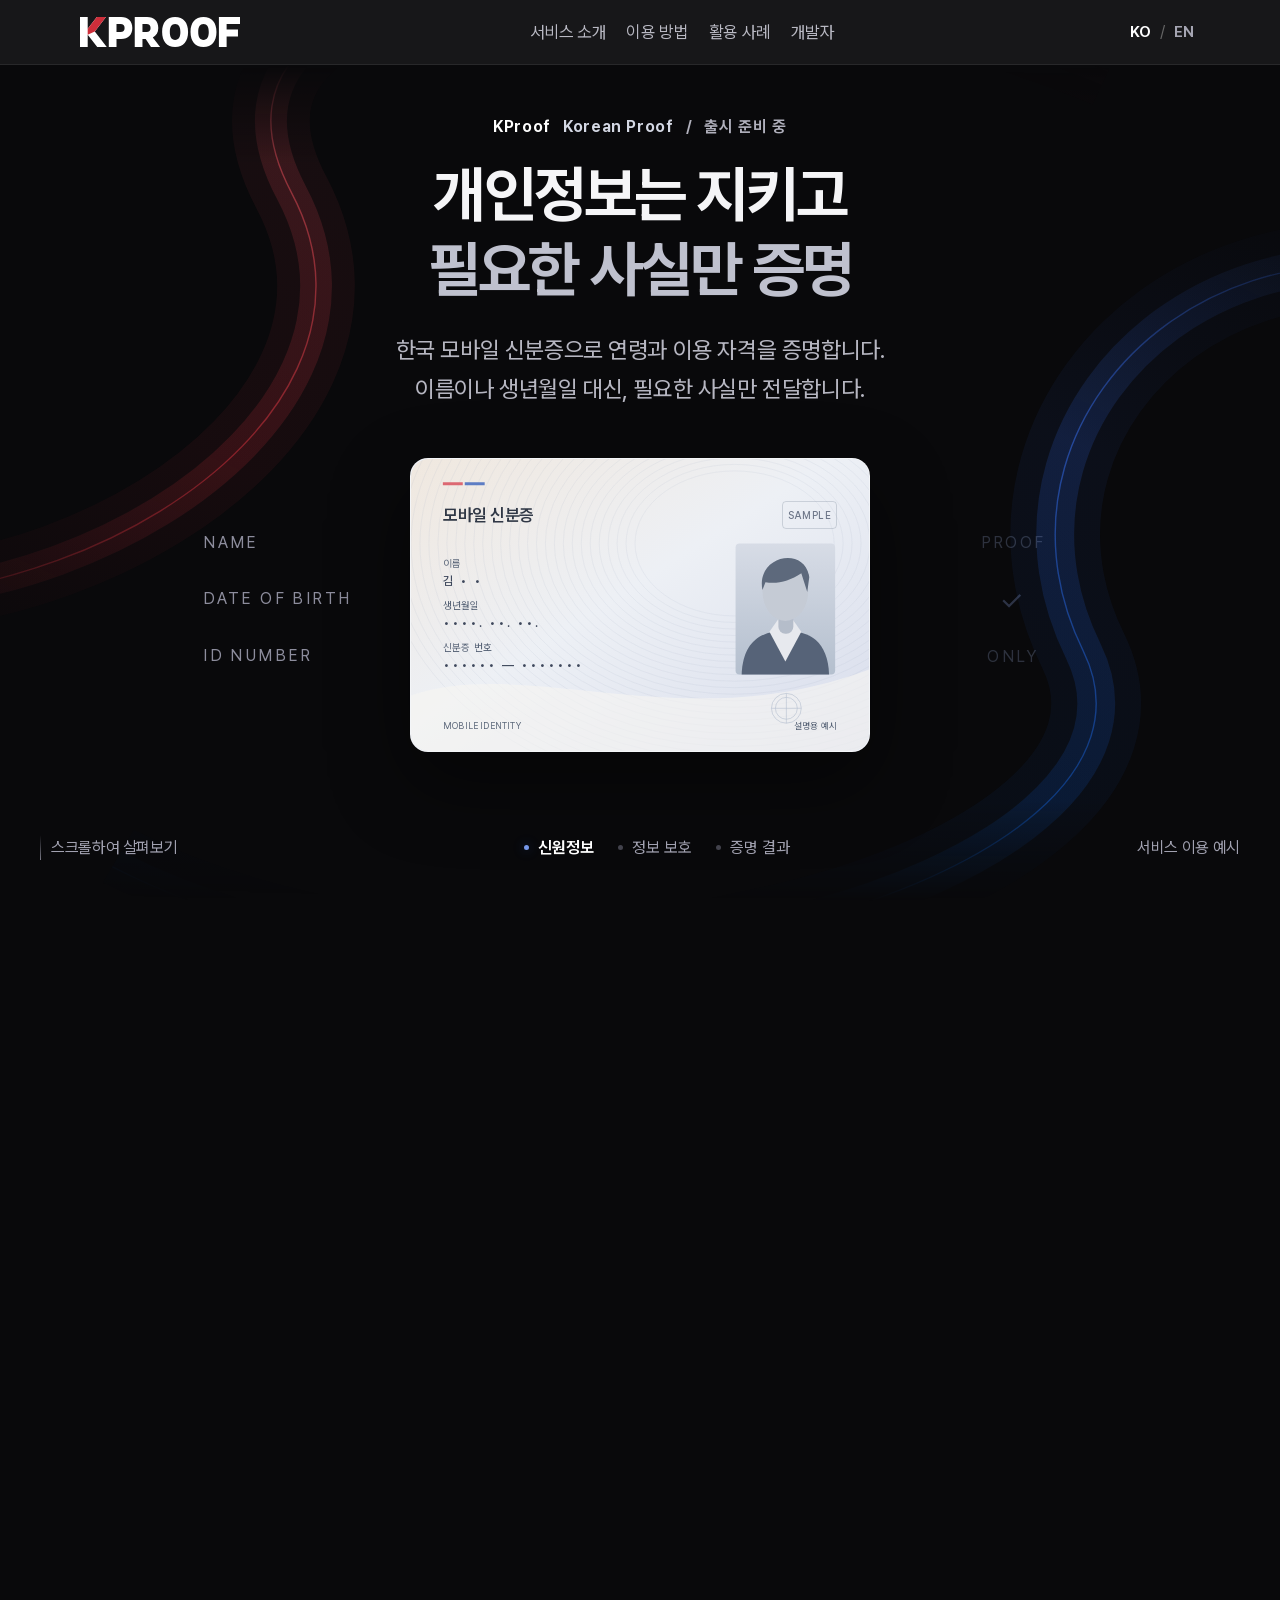
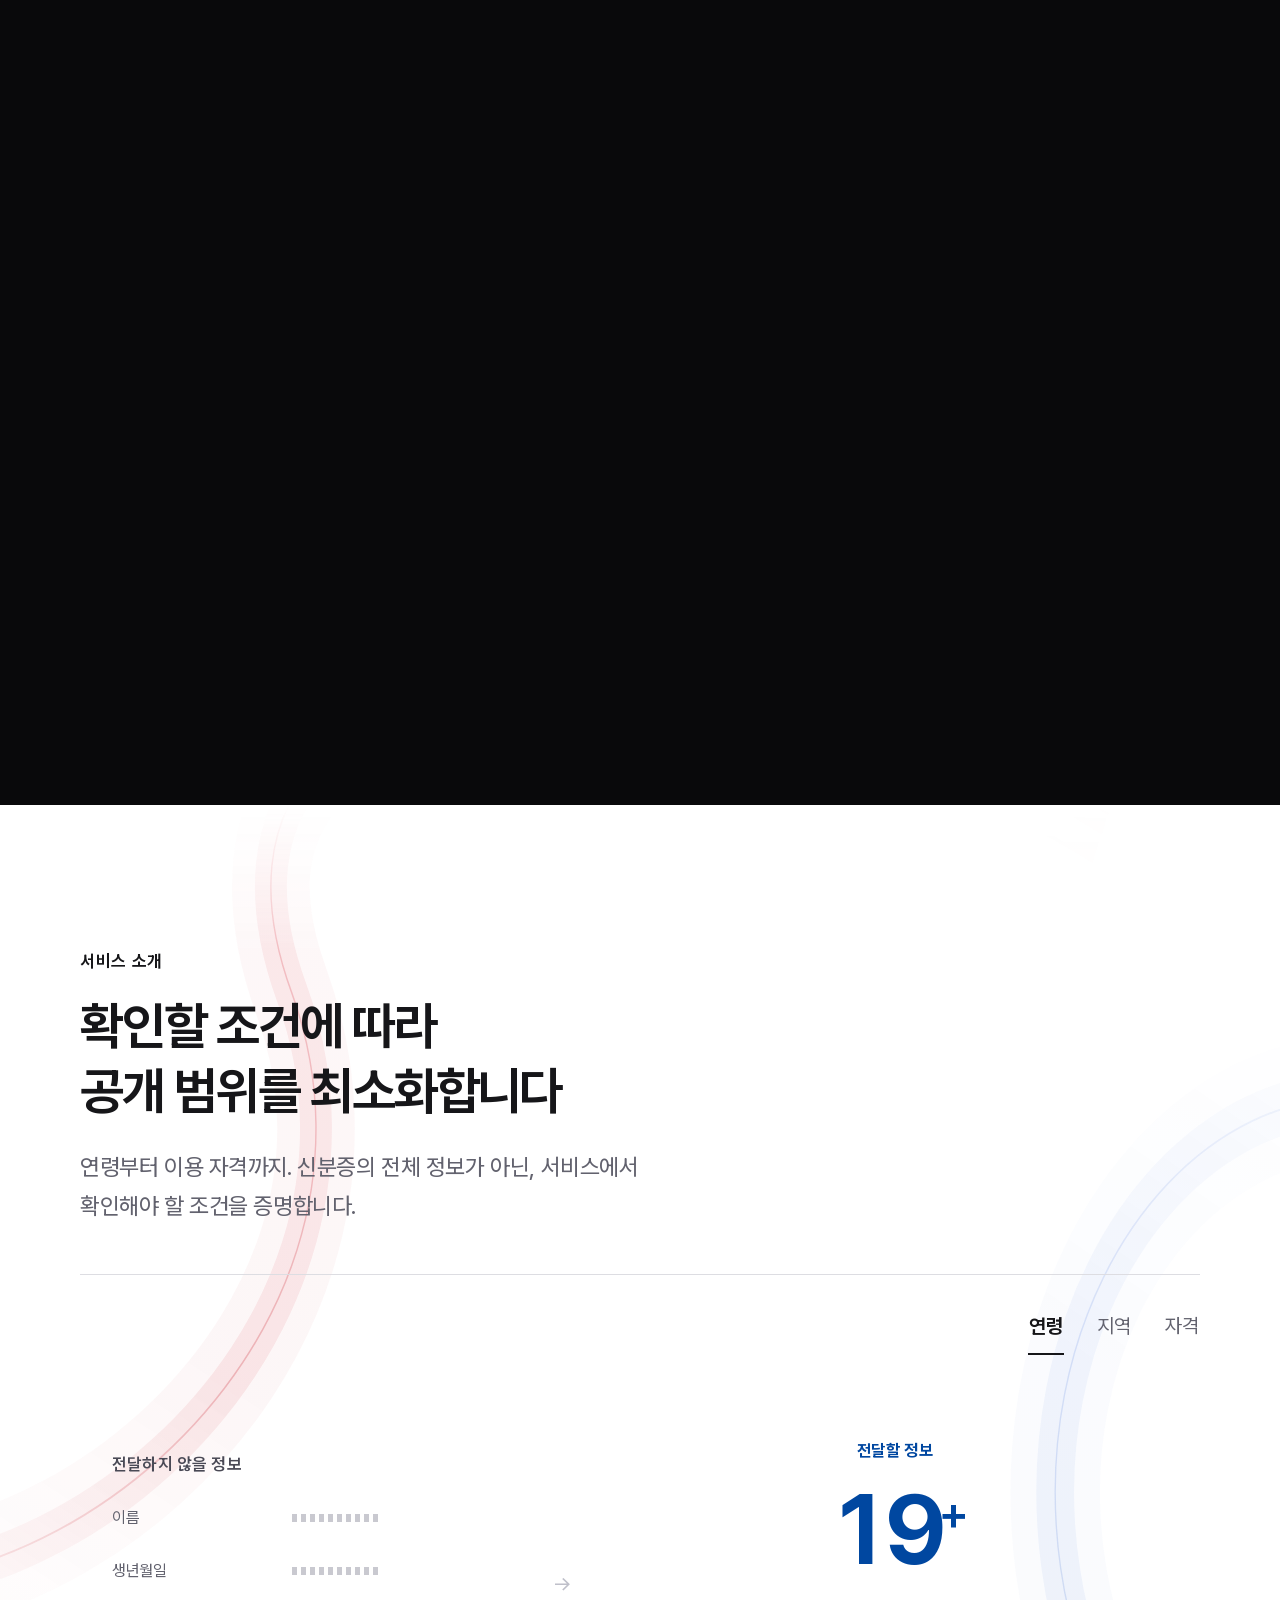
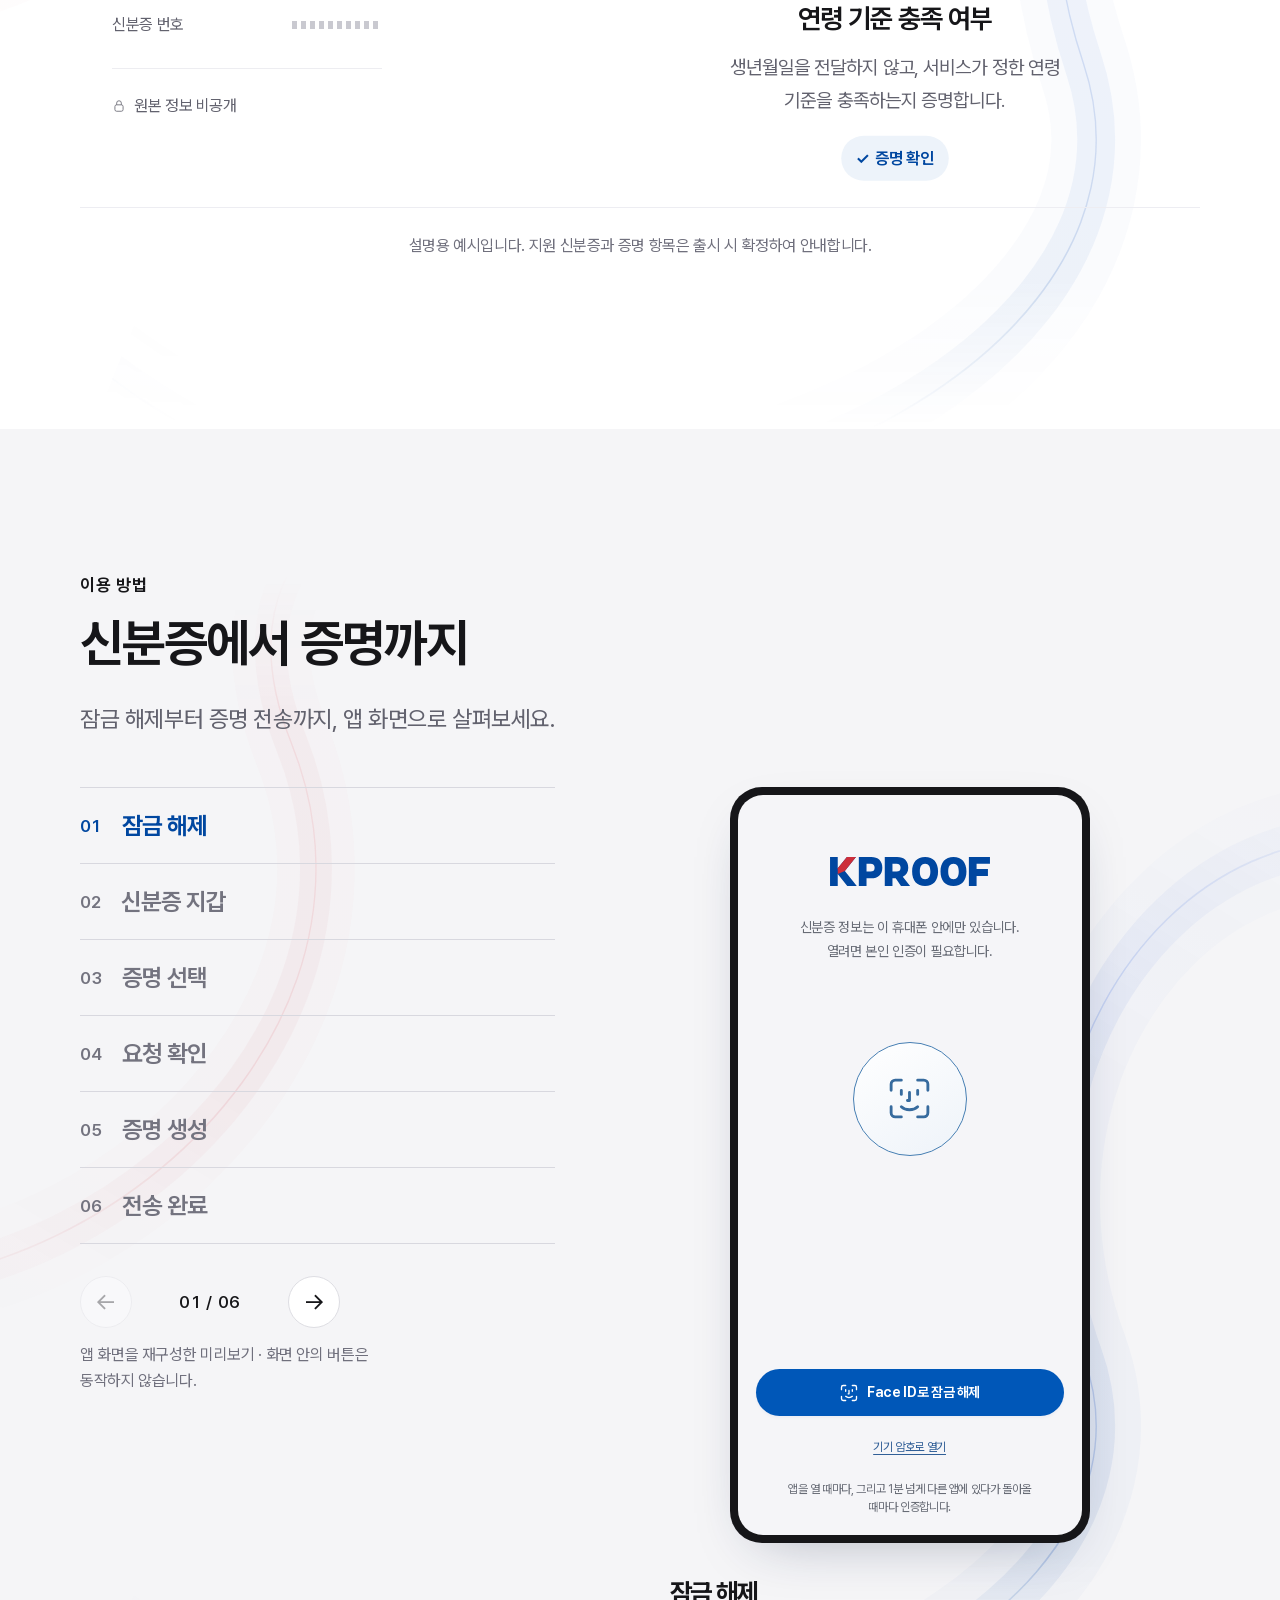
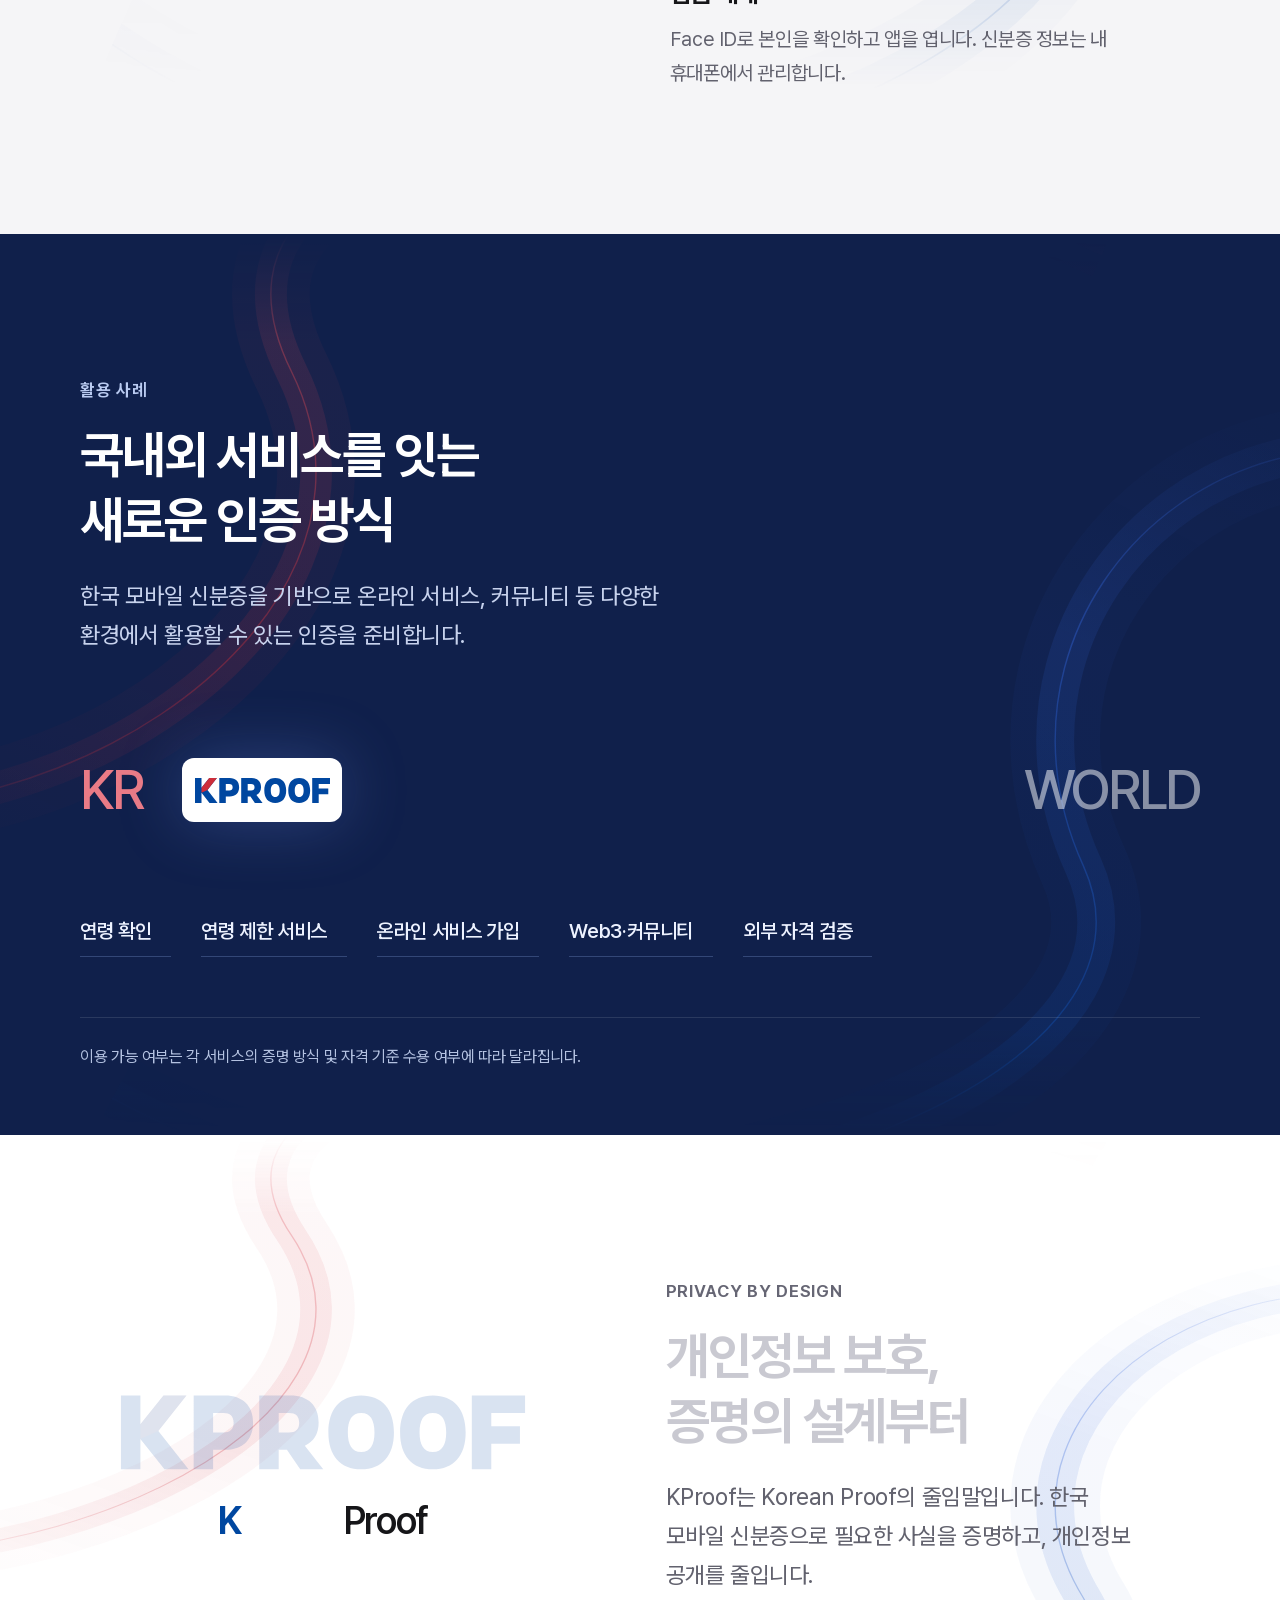
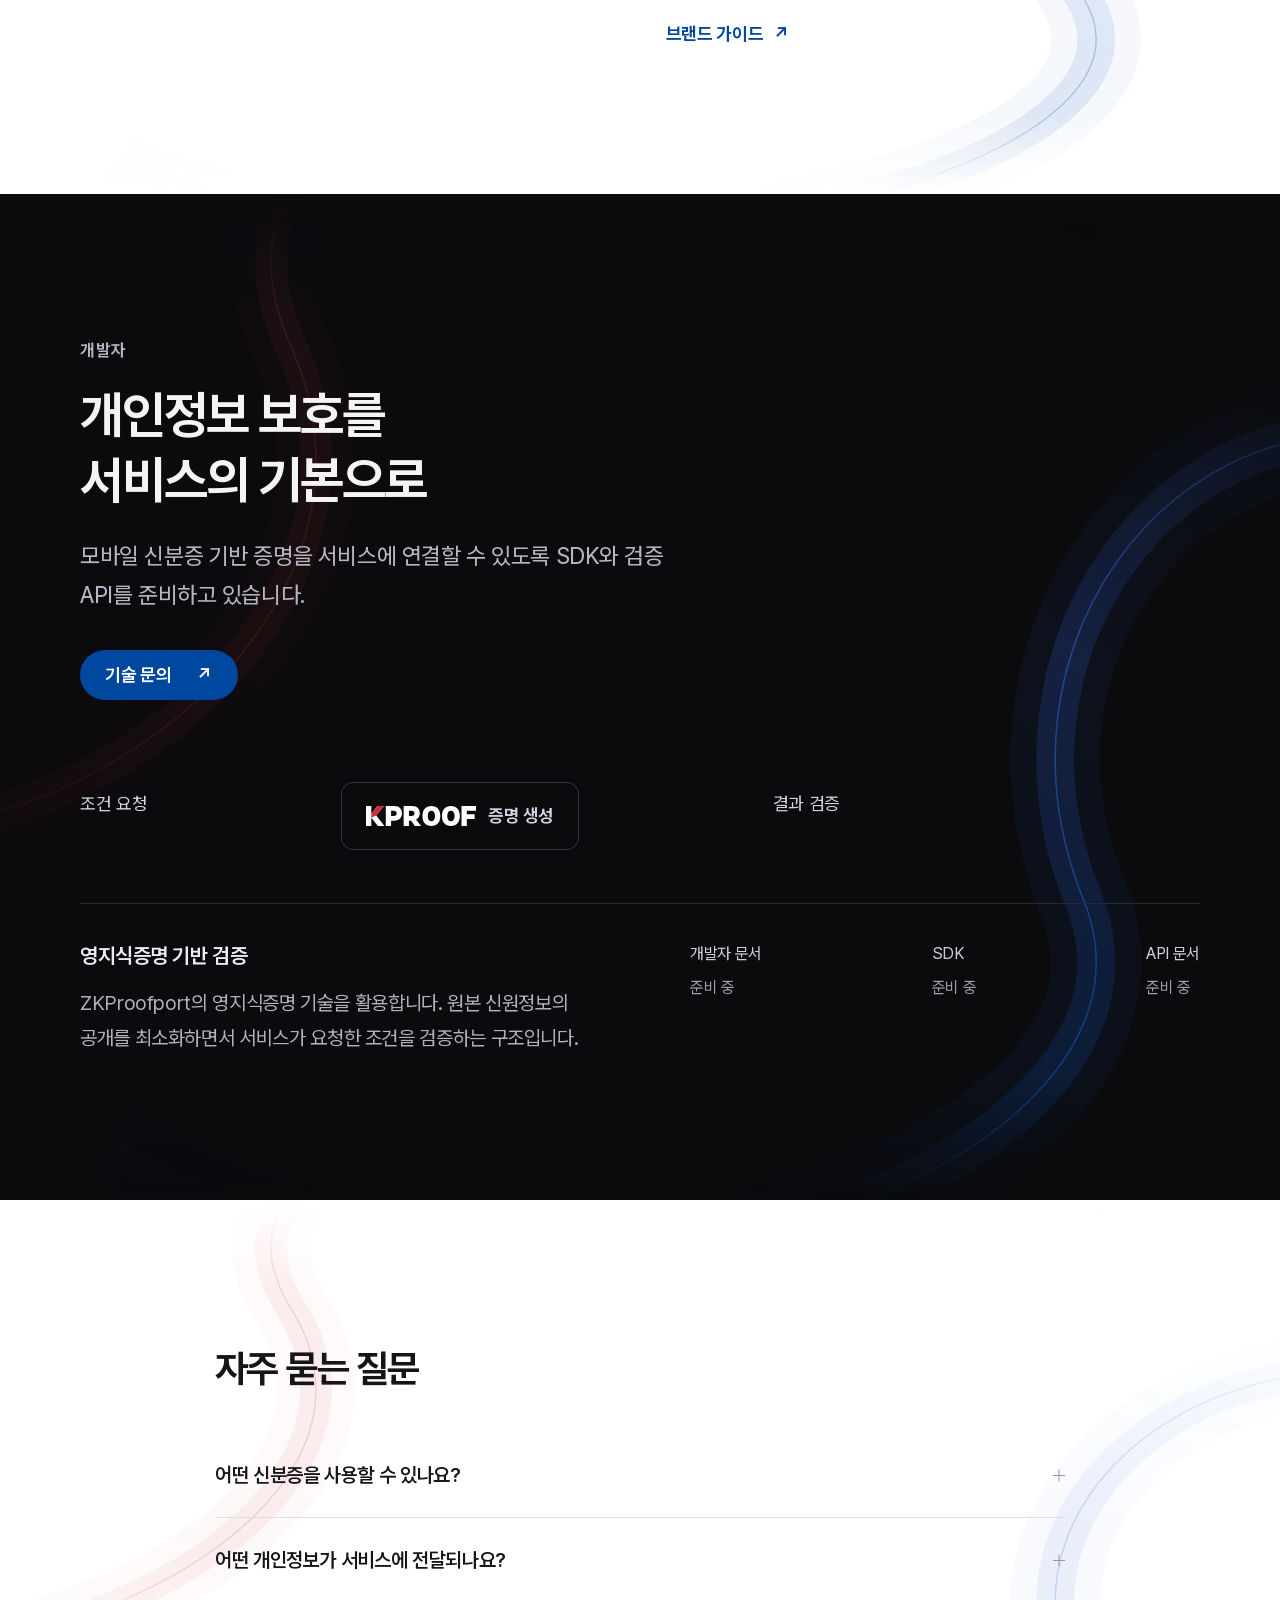
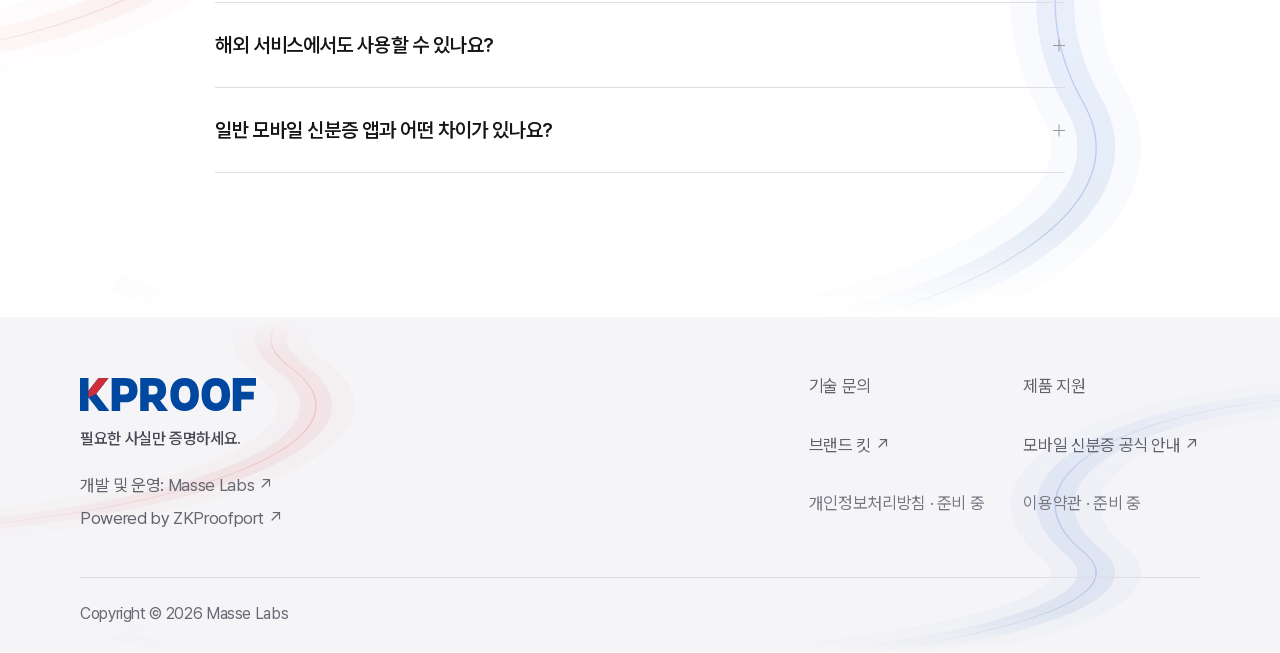
==== commit b378e80b: "Remove private KProof repository links" ====
--- a/index.html
+++ b/index.html
@@ -30,7 +30,7 @@
 <section id="how-it-works" class="section how-section app-walkthrough" aria-labelledby="how-title"><div class="container journey-sticky" data-ambient="soft"><div class="ambient-field" aria-hidden="true"></div><div class="section-heading"><p class="eyebrow" data-i18n="how">이용 방법</p><h2 id="how-title" data-i18n="howTitle">신분증에서 증명까지</h2><p class="section-intro" data-i18n="howIntro">잠금 해제부터 증명 전송까지, 앱 화면으로 살펴보세요.</p></div><div class="journey"><div class="journey-navigation"><div class="journey-steps" role="tablist" aria-orientation="vertical" data-i18n-aria="journeyTabs" aria-label="이용 단계 선택"><button type="button" role="tab" id="step-tab-0" data-step="0" aria-selected="true" aria-controls="journey-panel" tabindex="0"><span class="step-number">01</span><span><strong data-i18n="appStep1">잠금 해제</strong></span></button><button type="button" role="tab" id="step-tab-1" data-step="1" aria-selected="false" aria-controls="journey-panel" tabindex="-1"><span class="step-number">02</span><span><strong data-i18n="appStep2">신분증 지갑</strong></span></button><button type="button" role="tab" id="step-tab-2" data-step="2" aria-selected="false" aria-controls="journey-panel" tabindex="-1"><span class="step-number">03</span><span><strong data-i18n="appStep3">증명 선택</strong></span></button><button type="button" role="tab" id="step-tab-3" data-step="3" aria-selected="false" aria-controls="journey-panel" tabindex="-1"><span class="step-number">04</span><span><strong data-i18n="appStep4">요청 확인</strong></span></button><button type="button" role="tab" id="step-tab-4" data-step="4" aria-selected="false" aria-controls="journey-panel" tabindex="-1"><span class="step-number">05</span><span><strong data-i18n="appStep5">증명 생성</strong></span></button><button type="button" role="tab" id="step-tab-5" data-step="5" aria-selected="false" aria-controls="journey-panel" tabindex="-1"><span class="step-number">06</span><span><strong data-i18n="appStep6">전송 완료</strong></span></button></div><div class="app-step-controls"><button type="button" data-step-prev disabled data-i18n-aria="previousStep" aria-label="이전 단계">←</button><span class="app-step-counter" data-i18n-aria="appStepStatus" aria-label="현재 단계">01 / 06</span><button type="button" data-step-next data-i18n-aria="nextStep" aria-label="다음 단계">→</button></div><p class="journey-note" data-i18n="appPreviewNote">앱 화면을 재구성한 미리보기 · 화면 안의 버튼은 동작하지 않습니다.</p></div><div id="journey-panel" class="journey-panel" role="tabpanel" aria-labelledby="step-tab-0" tabindex="0" data-step="0"><div class="app-stage" data-step-screen="0"><figure class="app-phone"><div class="demo-screen demo-lock"><div class="demo-lock-intro"><img class="demo-logo" src="assets/logo.svg" width="789" height="144" alt="KProof"><p data-i18n="uiLockIntro">신분증 정보는 이 휴대폰 안에만 있습니다.<br>열려면 본인 인증이 필요합니다.</p></div><div class="demo-face"><svg class="demo-icon " viewBox="0 0 24 24" fill="none" stroke="currentColor" stroke-width="1.6" stroke-linecap="round" stroke-linejoin="round" aria-hidden="true"><path d="M8 3H5a2 2 0 0 0-2 2v3m13-5h3a2 2 0 0 1 2 2v3M3 16v3a2 2 0 0 0 2 2h3m13-5v3a2 2 0 0 1-2 2h-3M8 8v2m8-2v2m-4-1v4h-1m-3 3c2 2 6 2 8 0"/></svg></div><div class="demo-bottom"><div class="demo-primary"><svg class="demo-icon " viewBox="0 0 24 24" fill="none" stroke="currentColor" stroke-width="1.6" stroke-linecap="round" stroke-linejoin="round" aria-hidden="true"><path d="M8 3H5a2 2 0 0 0-2 2v3m13-5h3a2 2 0 0 1 2 2v3M3 16v3a2 2 0 0 0 2 2h3m13-5v3a2 2 0 0 1-2 2h-3M8 8v2m8-2v2m-4-1v4h-1m-3 3c2 2 6 2 8 0"/></svg><span data-i18n="uiUnlock">Face ID로 잠금 해제</span></div><p class="demo-link" data-i18n="uiPasscode">기기 암호로 열기</p><p class="demo-fine" data-i18n="uiLockNote">앱을 열 때마다, 그리고 1분 넘게 다른 앱에 있다가 돌아올 때마다 인증합니다.</p></div></div></figure><div class="app-stage-caption"><h3 data-i18n="appStep1">잠금 해제</h3><p data-i18n="appStep1Text">Face ID로 본인을 확인하고 앱을 엽니다. 신분증 정보는 내 휴대폰에서 관리합니다.</p></div></div><div class="app-stage" data-step-screen="1" hidden><figure class="app-phone"><div class="demo-screen demo-wallet"><div class="demo-toolbar"><img class="demo-logo" src="assets/logo.svg" width="789" height="144" alt="KProof"><div class="demo-tools"><span><svg class="demo-icon " viewBox="0 0 24 24" fill="none" stroke="currentColor" stroke-width="1.6" stroke-linecap="round" stroke-linejoin="round" aria-hidden="true"><path d="M8 3H5a2 2 0 0 0-2 2v3m13-5h3a2 2 0 0 1 2 2v3M3 16v3a2 2 0 0 0 2 2h3m13-5v3a2 2 0 0 1-2 2h-3M8 8v2m8-2v2m-4-1v4h-1m-3 3c2 2 6 2 8 0"/></svg></span><span><svg class="demo-icon " viewBox="0 0 24 24" fill="none" stroke="currentColor" stroke-width="1.6" stroke-linecap="round" stroke-linejoin="round" aria-hidden="true"><path d="M12 5v14M5 12h14"/></svg></span></div></div><div class="demo-panel demo-summary"><strong data-i18n="uiWalletSummary">이 신분증으로 증명할 수 있는 것 3가지</strong><span class="demo-muted" data-i18n="uiExpand">펼치기</span></div><div class="demo-id-stack"><div class="demo-id-band band-black"><strong data-i18n="uiDriver">모바일 운전면허증</strong><span data-i18n="uiLicense">면허</span></div><div class="demo-id-band band-red"><strong data-i18n="uiVeteran">모바일 국가보훈등록증</strong><span data-i18n="uiVeteranTag">보훈</span></div><div class="demo-id-band band-navy"><strong data-i18n="uiResident">모바일 외국인등록증</strong><span data-i18n="uiResidentTag">외국인</span></div><div class="demo-id-band band-blue"><strong data-i18n="uiNational">모바일 주민등록증</strong><span data-i18n="uiIDTag">신분</span></div><div class="demo-credential"><div class="demo-person"><div class="demo-avatar"><svg class="demo-icon " viewBox="0 0 24 24" fill="none" stroke="currentColor" stroke-width="1.6" stroke-linecap="round" stroke-linejoin="round" aria-hidden="true"><circle cx="12" cy="8" r="4" fill="currentColor" stroke="none"/><path d="M3 23v-2a9 9 0 0 1 18 0v2" fill="currentColor" stroke="none"/></svg></div><div><span class="demo-field" data-i18n="name">이름</span><strong data-i18n="uiHolder">홍길동</strong><span class="demo-field" data-i18n="birth">생년월일</span><strong>1990.01.01</strong><span class="demo-field" data-i18n="uiAddress">주소</span><strong data-i18n="uiCity">전북특별자치도 전주시</strong></div></div><div class="demo-issued"><svg class="demo-icon " viewBox="0 0 24 24" fill="none" stroke="currentColor" stroke-width="1.6" stroke-linecap="round" stroke-linejoin="round" aria-hidden="true"><path d="m12 3 8 3v6c0 5-8 9-8 9s-8-4-8-9V6Z"/><path d="m8 12 3 3 5-6"/></svg><span data-i18n="uiIssuer">정부 서명 확인</span></div><p class="demo-fine" data-i18n="uiIssued">모바일 신분증 앱에서 발급 · 2026.10.27</p></div></div><div class="demo-actions"><div class="demo-secondary"><span data-i18n="uiHide">정보 가리기</span></div><div class="demo-primary"><span data-i18n="uiProve">증명하기</span></div></div><div class="demo-nav"><div class="is-selected"><svg class="demo-icon " viewBox="0 0 24 24" fill="none" stroke="currentColor" stroke-width="1.6" stroke-linecap="round" stroke-linejoin="round" aria-hidden="true"><rect x="3" y="5" width="18" height="14" rx="3"/><path d="M3 9h18"/></svg><span data-i18n="uiWallet">신분증</span></div><div><svg class="demo-icon " viewBox="0 0 24 24" fill="none" stroke="currentColor" stroke-width="1.6" stroke-linecap="round" stroke-linejoin="round" aria-hidden="true"><path d="m12 3 8 3v6c0 5-8 9-8 9s-8-4-8-9V6Z"/><path d="m8 12 3 3 5-6"/></svg><span data-i18n="uiProof">증명</span></div><div><svg class="demo-icon " viewBox="0 0 24 24" fill="none" stroke="currentColor" stroke-width="1.6" stroke-linecap="round" stroke-linejoin="round" aria-hidden="true"><path d="M3 10a9 9 0 1 1 1 7M3 4v6h6m3-3v6l4 2"/></svg><span data-i18n="uiHistory">기록</span></div><div><svg class="demo-icon " viewBox="0 0 24 24" fill="none" stroke="currentColor" stroke-width="1.6" stroke-linecap="round" stroke-linejoin="round" aria-hidden="true"><circle cx="12" cy="12" r="3"/><path d="M12 2v3m0 14v3M2 12h3m14 0h3M5 5l2 2m10 10 2 2M5 19l2-2M17 7l2-2"/></svg><span data-i18n="uiSettings">설정</span></div></div></div></figure><div class="app-stage-caption"><h3 data-i18n="appStep2">신분증 지갑</h3><p data-i18n="appStep2Text">지갑에 보관한 모바일 신분증을 확인합니다. 증명에 사용할 신분증을 선택합니다.</p></div></div><div class="app-stage" data-step-screen="2" hidden><figure class="app-phone"><div class="demo-screen demo-choose"><h4 data-i18n="uiProof">증명</h4><p class="demo-muted" data-i18n="uiProofIntro">서비스가 묻는 사실 하나만 답합니다. 신분증 내용은 보내지 않습니다.</p><div class="demo-qr"><svg class="demo-icon " viewBox="0 0 24 24" fill="none" stroke="currentColor" stroke-width="1.6" stroke-linecap="round" stroke-linejoin="round" aria-hidden="true"><path d="M8 3H3v5m13-5h5v5M3 16v5h5m13-5v5h-5M8 8h2v2H8zm6 0h2v2h-2zm-6 6h2v2H8zm6 0h2v2h-2z"/></svg><div><strong data-i18n="uiQR">QR로 요청 받기</strong><small data-i18n="uiQRNote">서비스 화면의 QR을 찍으세요</small></div></div><p class="demo-section-label" data-i18n="uiCanProve">증명할 수 있는 것</p><div class="demo-panel demo-proof-option"><div class="demo-option-title"><strong data-i18n="uiIdentity">본인 확인</strong><span class="demo-source-tag" data-i18n="uiIDSource">주민등록증</span></div><p class="demo-fine" data-i18n="uiIdentityNote">유효한 모바일 신분증을 가진 사람이라는 것</p></div><div class="demo-panel demo-proof-option"><div class="demo-option-title"><strong data-i18n="uiAge">나이</strong><span class="demo-source-tag" data-i18n="uiIDSource">주민등록증</span></div><p class="demo-fine" data-i18n="uiAgeNote">서비스가 정한 나이 이상이라는 것. 생년월일은 보내지 않음</p></div><div class="demo-panel demo-proof-option"><div class="demo-option-title"><strong data-i18n="uiRegion">거주 시·도</strong><span class="demo-source-tag" data-i18n="uiIDSource">주민등록증</span></div><p class="demo-fine" data-i18n="uiRegionNote">특정 시·도에 산다는 것. 주소는 보내지 않음</p></div><p class="demo-fine demo-proof-foot" data-i18n="uiProofFoot">어느 신분증으로 증명할지 고를 수 있습니다. 요청을 받으면 이 선택을 기본값으로 씁니다.</p><div class="demo-nav"><div><svg class="demo-icon " viewBox="0 0 24 24" fill="none" stroke="currentColor" stroke-width="1.6" stroke-linecap="round" stroke-linejoin="round" aria-hidden="true"><rect x="3" y="5" width="18" height="14" rx="3"/><path d="M3 9h18"/></svg><span data-i18n="uiWallet">신분증</span></div><div class="is-selected"><svg class="demo-icon " viewBox="0 0 24 24" fill="none" stroke="currentColor" stroke-width="1.6" stroke-linecap="round" stroke-linejoin="round" aria-hidden="true"><path d="m12 3 8 3v6c0 5-8 9-8 9s-8-4-8-9V6Z"/><path d="m8 12 3 3 5-6"/></svg><span data-i18n="uiProof">증명</span></div><div><svg class="demo-icon " viewBox="0 0 24 24" fill="none" stroke="currentColor" stroke-width="1.6" stroke-linecap="round" stroke-linejoin="round" aria-hidden="true"><path d="M3 10a9 9 0 1 1 1 7M3 4v6h6m3-3v6l4 2"/></svg><span data-i18n="uiHistory">기록</span></div><div><svg class="demo-icon " viewBox="0 0 24 24" fill="none" stroke="currentColor" stroke-width="1.6" stroke-linecap="round" stroke-linejoin="round" aria-hidden="true"><circle cx="12" cy="12" r="3"/><path d="M12 2v3m0 14v3M2 12h3m14 0h3M5 5l2 2m10 10 2 2M5 19l2-2M17 7l2-2"/></svg><span data-i18n="uiSettings">설정</span></div></div></div></figure><div class="app-stage-caption"><h3 data-i18n="appStep3">증명 선택</h3><p data-i18n="appStep3Text">본인 확인, 나이, 거주 시·도 중 필요한 증명을 선택하거나 QR로 서비스의 요청을 받습니다.</p></div></div><div class="app-stage" data-step-screen="3" hidden><figure class="app-phone"><div class="demo-screen demo-request"><div class="demo-request-meta"><strong data-i18n="uiRequest">증명 요청</strong><span data-i18n="uiTimeLeft">4:52 남음</span></div><div class="demo-service"><img src="brand/assets/symbol-color.svg" width="40" height="40" alt=""><div><strong data-i18n="uiDemo">KProof 데모</strong><span>stg-demo.koreanproof.com</span></div></div><h4 data-i18n="uiRequestTitle">만 19세 이상인지<br>확인하려고 합니다</h4><div class="demo-panel demo-source"><svg class="demo-icon " viewBox="0 0 24 24" fill="none" stroke="currentColor" stroke-width="1.6" stroke-linecap="round" stroke-linejoin="round" aria-hidden="true"><rect x="3" y="5" width="18" height="14" rx="3"/><path d="M3 9h18"/></svg><strong data-i18n="uiSource">모바일 주민등록증으로 증명</strong><span class="demo-link" data-i18n="uiChange">바꾸기</span></div><div class="demo-panel demo-sharing"><h5 data-i18n="uiShared">상대에게 가는 것</h5><div class="demo-check-row"><svg class="demo-icon " viewBox="0 0 24 24" fill="none" stroke="currentColor" stroke-width="1.6" stroke-linecap="round" stroke-linejoin="round" aria-hidden="true"><path d="m5 12 4 4L19 6"/></svg><div><span data-i18n="uiAgeFact">19세 이상이라는 사실 하나</span></div></div><div class="demo-check-row"><svg class="demo-icon " viewBox="0 0 24 24" fill="none" stroke="currentColor" stroke-width="1.6" stroke-linecap="round" stroke-linejoin="round" aria-hidden="true"><path d="m5 12 4 4L19 6"/></svg><div><span data-i18n="uiNullifier">이 서비스에서만 쓰는 중복 확인 값</span><p class="demo-fine" data-i18n="uiNullifierNote">다른 서비스와 맞춰 보아도 같은 사람인지 알 수 없습니다</p></div></div></div><div class="demo-panel demo-private"><h5 data-i18n="uiPrivate">가지 않는 것</h5><div class="demo-private-fields"><span data-i18n="name">이름</span><span data-i18n="birth">생년월일</span><span data-i18n="uiLicenseNumber">면허번호</span><span data-i18n="uiAddress">주소</span><span data-i18n="uiPhoto">사진</span></div></div><div class="demo-bottom"><div class="demo-primary"><svg class="demo-icon " viewBox="0 0 24 24" fill="none" stroke="currentColor" stroke-width="1.6" stroke-linecap="round" stroke-linejoin="round" aria-hidden="true"><path d="M8 3H5a2 2 0 0 0-2 2v3m13-5h3a2 2 0 0 1 2 2v3M3 16v3a2 2 0 0 0 2 2h3m13-5v3a2 2 0 0 1-2 2h-3M8 8v2m8-2v2m-4-1v4h-1m-3 3c2 2 6 2 8 0"/></svg><span data-i18n="uiApprove">Face ID로 확인하고 증명</span></div><p class="demo-secondary-link" data-i18n="uiDecline">거절</p></div></div></figure><div class="app-stage-caption"><h3 data-i18n="appStep4">요청 확인</h3><p data-i18n="appStep4Text">이 예시에서는 만 19세 이상인지 확인합니다. 전달할 사실과 공개하지 않을 정보를 확인한 뒤 승인합니다.</p></div></div><div class="app-stage" data-step-screen="4" hidden><figure class="app-phone"><div class="demo-screen demo-creating"><div class="demo-progress"><svg viewBox="0 0 120 120" aria-hidden="true"><circle class="demo-progress-track" cx="60" cy="60" r="52"/><circle class="demo-progress-value" cx="60" cy="60" r="52" pathLength="100"/></svg><strong>48<span>%</span></strong></div><h4 data-i18n="uiCreating">증명을 만들고 있습니다</h4><p class="demo-muted" data-i18n="uiCreatingNote">이 휴대폰 안에서만 계산합니다.<br>신분증 정보는 밖으로 나가지 않습니다.</p><div class="demo-tasks"><div class="demo-task is-done"><span class="demo-task-state"><svg class="demo-icon " viewBox="0 0 24 24" fill="none" stroke="currentColor" stroke-width="1.6" stroke-linecap="round" stroke-linejoin="round" aria-hidden="true"><path d="m5 12 4 4L19 6"/></svg></span><span data-i18n="uiSignature">정부 서명이 진짜인지 확인</span></div><div class="demo-task is-current"><span class="demo-task-state"></span><span data-i18n="uiAgeCheck">만 19세 이상인지 계산</span></div><div class="demo-task is-pending"><span class="demo-task-state"></span><span data-i18n="uiZK">영지식 증명 만들기</span></div><div class="demo-task is-pending"><span class="demo-task-state"></span><span data-i18n="uiSend">KProof 데모에 보내기</span></div></div><div class="demo-bottom"><p class="demo-link" data-i18n="uiViewOriginal">원본 정보 보기 (상대 미공유)</p><div class="demo-cancel"><span data-i18n="uiCancel">취소</span></div></div></div></figure><div class="app-stage-caption"><h3 data-i18n="appStep5">증명 생성</h3><p data-i18n="appStep5Text">휴대폰에서 신분증의 진위를 확인하고 증명을 만듭니다. 신분증 원본은 전송하지 않습니다.</p></div></div><div class="app-stage" data-step-screen="5" hidden><figure class="app-phone"><div class="demo-screen demo-sent"><div class="demo-success"><svg class="demo-icon " viewBox="0 0 24 24" fill="none" stroke="currentColor" stroke-width="1.6" stroke-linecap="round" stroke-linejoin="round" aria-hidden="true"><path d="m5 12 4 4L19 6"/></svg></div><h4 data-i18n="uiSent">증명을 보냈습니다</h4><p class="demo-muted" data-i18n="uiSentNote">KProof 데모는 만 19세 이상이라는 사실만 받았습니다.</p><div class="demo-panel "><dl class="demo-receipt"><div><dt data-i18n="uiRecipient">받은 곳</dt><dd data-i18n="uiDemo">KProof 데모</dd></div><div><dt data-i18n="uiVerified">확인한 것</dt><dd data-i18n="age">만 19세 이상</dd></div><div><dt data-i18n="uiDuration">만든 시간</dt><dd data-i18n="uiDurationValue">6.1초</dd></div><div><dt data-i18n="uiWhen">일시</dt><dd>2026.10.27 19:12</dd></div></dl></div><div class="demo-bottom"><div class="demo-primary"><span data-i18n="uiReturn">요청한 곳으로 돌아가기</span></div><p class="demo-link" data-i18n="uiViewHistory">기록에서 보기</p></div></div></figure><div class="app-stage-caption"><h3 data-i18n="appStep6">전송 완료</h3><p data-i18n="appStep6Text">요청한 서비스에 증명을 보냅니다. 서비스는 생년월일 없이 19세 이상이라는 사실을 확인합니다.</p></div></div></div></div></div></section>
 <section id="use-cases" class="use-section" aria-labelledby="uses-title" data-ambient="dark"><div class="ambient-field" aria-hidden="true"></div><div class="container"><div class="use-heading reveal"><p class="eyebrow" data-i18n="uses">활용 사례</p><h2 id="uses-title" data-i18n="usesTitle">국내외 서비스를 잇는<br>새로운 인증 방식</h2><p data-i18n="usesIntro">한국 모바일 신분증을 기반으로 온라인 서비스, 커뮤니티 등 다양한 환경에서 활용할 수 있는 인증을 준비합니다.</p></div><div class="world-route reveal" aria-hidden="true"><span class="route-origin">KR</span><div class="route-track"><i></i><i></i><i></i><span class="route-proof"><img src="assets/logo.svg" alt="" width="789" height="144"></span></div><span class="route-destination">WORLD</span></div><div class="use-pills reveal"><span data-i18n="use1">연령 확인</span><span data-i18n="use2">연령 제한 서비스</span><span data-i18n="use3">온라인 서비스 가입</span><span data-i18n="use4">Web3·커뮤니티</span><span data-i18n="use5">외부 자격 검증</span></div><div class="use-notes"><p data-i18n="usesNote">이용 가능 여부는 각 서비스의 증명 방식 및 자격 기준 수용 여부에 따라 달라집니다.</p></div></div></section>
 <section class="brand-story section" aria-labelledby="mark-title" data-ambient="light"><div class="ambient-field" aria-hidden="true"></div><div class="container brand-story-grid"><div class="brand-symbol"><svg aria-hidden="true" class="principle-mark" viewBox="0 0 789 144"><g fill="#0047A0"><g transform="translate(0)"><g class="wordmark-letter letter-k"><path d="M0 0H38V56L83 0H128L73 69L132 144H85L38 85V144H0Z"/><path class="mark-accent" fill="#CD2E3A" d="M38 56L83 0H128L73 69L38 85Z"/></g></g><g transform="translate(142)"><g class="wordmark-letter letter-p"><path fill-rule="evenodd" d="M0 0H61C96 0 116 20 116 53S96 106 61 106H38V144H0ZM38 34V72H58C71 72 78 66 78 53S71 34 58 34Z"/></g></g><g transform="translate(270)"><g class="wordmark-letter letter-r"><path fill-rule="evenodd" d="M0 0H61C96 0 116 20 116 53C116 75 106 90 89 98L125 144H80L54 106H38V144H0ZM38 34V72H58C71 72 78 66 78 53S71 34 58 34Z"/></g></g><g transform="translate(405)"><g class="wordmark-letter letter-o1"><path fill-rule="evenodd" d="M64 0C105 0 128 27 128 72S105 144 64 144S0 117 0 72S23 0 64 0ZM64 34C46 34 38 48 38 72S46 110 64 110S90 96 90 72S82 34 64 34Z"/></g></g><g transform="translate(545)"><g class="wordmark-letter letter-o2"><path fill-rule="evenodd" d="M64 0C105 0 128 27 128 72S105 144 64 144S0 117 0 72S23 0 64 0ZM64 34C46 34 38 48 38 72S46 110 64 110S90 96 90 72S82 34 64 34Z"/></g></g><g transform="translate(685)"><g class="wordmark-letter letter-f"><path d="M0 0H104V34H38V60H94V94H38V144H0Z"/></g></g></g></svg><span class="symbol-caption brand-expansion" aria-label="Korean Proof"><span><b>K</b><span class="name-rest">orean</span></span> <span>Proof</span></span></div><div class="brand-explanation"><p class="eyebrow" data-i18n="markLabel">PRIVACY BY DESIGN</p><h2 id="mark-title" data-i18n="markTitle">개인정보 보호,<br>증명의 설계부터</h2><p data-i18n="markText">KProof는 Korean Proof의 줄임말입니다. 한국 모바일 신분증으로 필요한 사실을 증명하고, 개인정보 공개를 줄입니다.</p><a class="text-link brand-guide-link" href="brand/index.html"><span data-i18n="brandGuide">브랜드 가이드</span><span aria-hidden="true">↗</span></a></div></div></section>
-<section id="developers" class="developer-section section" aria-labelledby="dev-title" data-ambient="dark"><div class="ambient-field" aria-hidden="true"></div><div class="container"><div class="developer-top reveal"><p class="eyebrow" data-i18n="dev">개발자</p><h2 id="dev-title" data-i18n="devTitle">개인정보 보호를<br>서비스의 기본으로</h2><p class="section-intro" data-i18n="devIntro">모바일 신분증 기반 증명을 서비스에 연결할 수 있도록 SDK와 검증 API를 준비하고 있습니다.</p><div class="developer-actions"><a class="button primary" href="mailto:sooyoung.hyun@masselabs.com"><span data-i18n="contact">기술 문의</span><span aria-hidden="true">↗</span></a><a class="text-link" href="https://github.com/masselabs/kproof" target="_blank" rel="noopener noreferrer">GitHub <span aria-hidden="true">↗</span></a></div></div><div class="protocol-flow" aria-hidden="true"><span data-i18n="protocolRequest">조건 요청</span><i></i><span class="protocol-node"><img src="assets/logo-inverse.svg" width="789" height="144" alt=""><b data-i18n="protocolProof">증명 생성</b></span><i></i><span data-i18n="protocolVerify">결과 검증</span></div><div class="developer-bottom"><div><h3 data-i18n="techTitle">영지식증명 기반 검증</h3><p data-i18n="techText">ZKProofport의 영지식증명 기술을 활용합니다. 원본 신원정보의 공개를 최소화하면서 서비스가 요청한 조건을 검증하는 구조입니다.</p></div><div class="developer-resources"><span aria-disabled="true"><span data-i18n="docs">개발자 문서</span><small data-i18n="soon">준비 중</small></span><span aria-disabled="true">SDK<small data-i18n="soon">준비 중</small></span><span aria-disabled="true"><span data-i18n="api">API 문서</span><small data-i18n="soon">준비 중</small></span></div></div></div></section>
+<section id="developers" class="developer-section section" aria-labelledby="dev-title" data-ambient="dark"><div class="ambient-field" aria-hidden="true"></div><div class="container"><div class="developer-top reveal"><p class="eyebrow" data-i18n="dev">개발자</p><h2 id="dev-title" data-i18n="devTitle">개인정보 보호를<br>서비스의 기본으로</h2><p class="section-intro" data-i18n="devIntro">모바일 신분증 기반 증명을 서비스에 연결할 수 있도록 SDK와 검증 API를 준비하고 있습니다.</p><div class="developer-actions"><a class="button primary" href="mailto:sooyoung.hyun@masselabs.com"><span data-i18n="contact">기술 문의</span><span aria-hidden="true">↗</span></a></div></div><div class="protocol-flow" aria-hidden="true"><span data-i18n="protocolRequest">조건 요청</span><i></i><span class="protocol-node"><img src="assets/logo-inverse.svg" width="789" height="144" alt=""><b data-i18n="protocolProof">증명 생성</b></span><i></i><span data-i18n="protocolVerify">결과 검증</span></div><div class="developer-bottom"><div><h3 data-i18n="techTitle">영지식증명 기반 검증</h3><p data-i18n="techText">ZKProofport의 영지식증명 기술을 활용합니다. 원본 신원정보의 공개를 최소화하면서 서비스가 요청한 조건을 검증하는 구조입니다.</p></div><div class="developer-resources"><span aria-disabled="true"><span data-i18n="docs">개발자 문서</span><small data-i18n="soon">준비 중</small></span><span aria-disabled="true">SDK<small data-i18n="soon">준비 중</small></span><span aria-disabled="true"><span data-i18n="api">API 문서</span><small data-i18n="soon">준비 중</small></span></div></div></div></section>
 <section class="section container faq-section" aria-labelledby="faq-title" data-ambient="soft"><div class="ambient-field" aria-hidden="true"></div><p class="section-label">FAQ</p><div class="section-heading"><h2 id="faq-title" data-i18n="faqTitle">자주 묻는 질문</h2></div><div class="faq-list">
 <details>
 <summary><span data-i18n="q1">어떤 신분증을 사용할 수 있나요?</span><span class="faq-indicator" aria-hidden="true"></span>
@@ -51,7 +51,7 @@
 </section>
 </main>
 <footer class="site-footer" data-ambient="soft"><div class="ambient-field" aria-hidden="true"></div><div class="container"><div class="footer-main"><div class="footer-brand"><a class="brand" href="#top"><img class="brand-mark" src="assets/logo.svg" alt="KProof" width="789" height="144"></a><p class="brand-full-name" data-i18n="brandTagline">필요한 사실만 증명하세요.</p><p><span data-i18n="operator">개발 및 운영:</span> <a href="https://masselabs.com/" target="_blank" rel="noopener noreferrer">Masse Labs<span aria-hidden="true"> ↗</span></a></p><p>Powered by <a href="https://zkproofport.com/" target="_blank" rel="noopener noreferrer">ZKProofport<span aria-hidden="true"> ↗</span></a></p></div>
-<nav class="footer-links" aria-label="서비스 관련 링크" data-i18n-aria="footerNav"><a href="https://github.com/masselabs/kproof" target="_blank" rel="noopener noreferrer">GitHub<span aria-hidden="true"> ↗</span></a><a href="mailto:sooyoung.hyun@masselabs.com"><span data-i18n="contact">기술 문의</span></a><a href="mailto:support@masselabs.com"><span data-i18n="support">제품 지원</span></a><a href="brand/index.html"><span data-i18n="brandKit">브랜드 킷</span><span aria-hidden="true"> ↗</span></a><a href="https://www.mobileid.go.kr/" target="_blank" rel="noopener noreferrer"><span data-i18n="official">모바일 신분증 공식 안내</span><span aria-hidden="true"> ↗</span></a><span aria-disabled="true"><span data-i18n="policy">개인정보처리방침 · 준비 중</span></span><span aria-disabled="true"><span data-i18n="terms">이용약관 · 준비 중</span></span>
+<nav class="footer-links" aria-label="서비스 관련 링크" data-i18n-aria="footerNav"><a href="mailto:sooyoung.hyun@masselabs.com"><span data-i18n="contact">기술 문의</span></a><a href="mailto:support@masselabs.com"><span data-i18n="support">제품 지원</span></a><a href="brand/index.html"><span data-i18n="brandKit">브랜드 킷</span><span aria-hidden="true"> ↗</span></a><a href="https://www.mobileid.go.kr/" target="_blank" rel="noopener noreferrer"><span data-i18n="official">모바일 신분증 공식 안내</span><span aria-hidden="true"> ↗</span></a><span aria-disabled="true"><span data-i18n="policy">개인정보처리방침 · 준비 중</span></span><span aria-disabled="true"><span data-i18n="terms">이용약관 · 준비 중</span></span>
 </nav></div><div class="footer-bottom"><p>Copyright © 2026 Masse Labs</p></div></div>
 </footer><p id="language-status" class="sr-only" role="status" aria-live="polite"></p>
 </body>
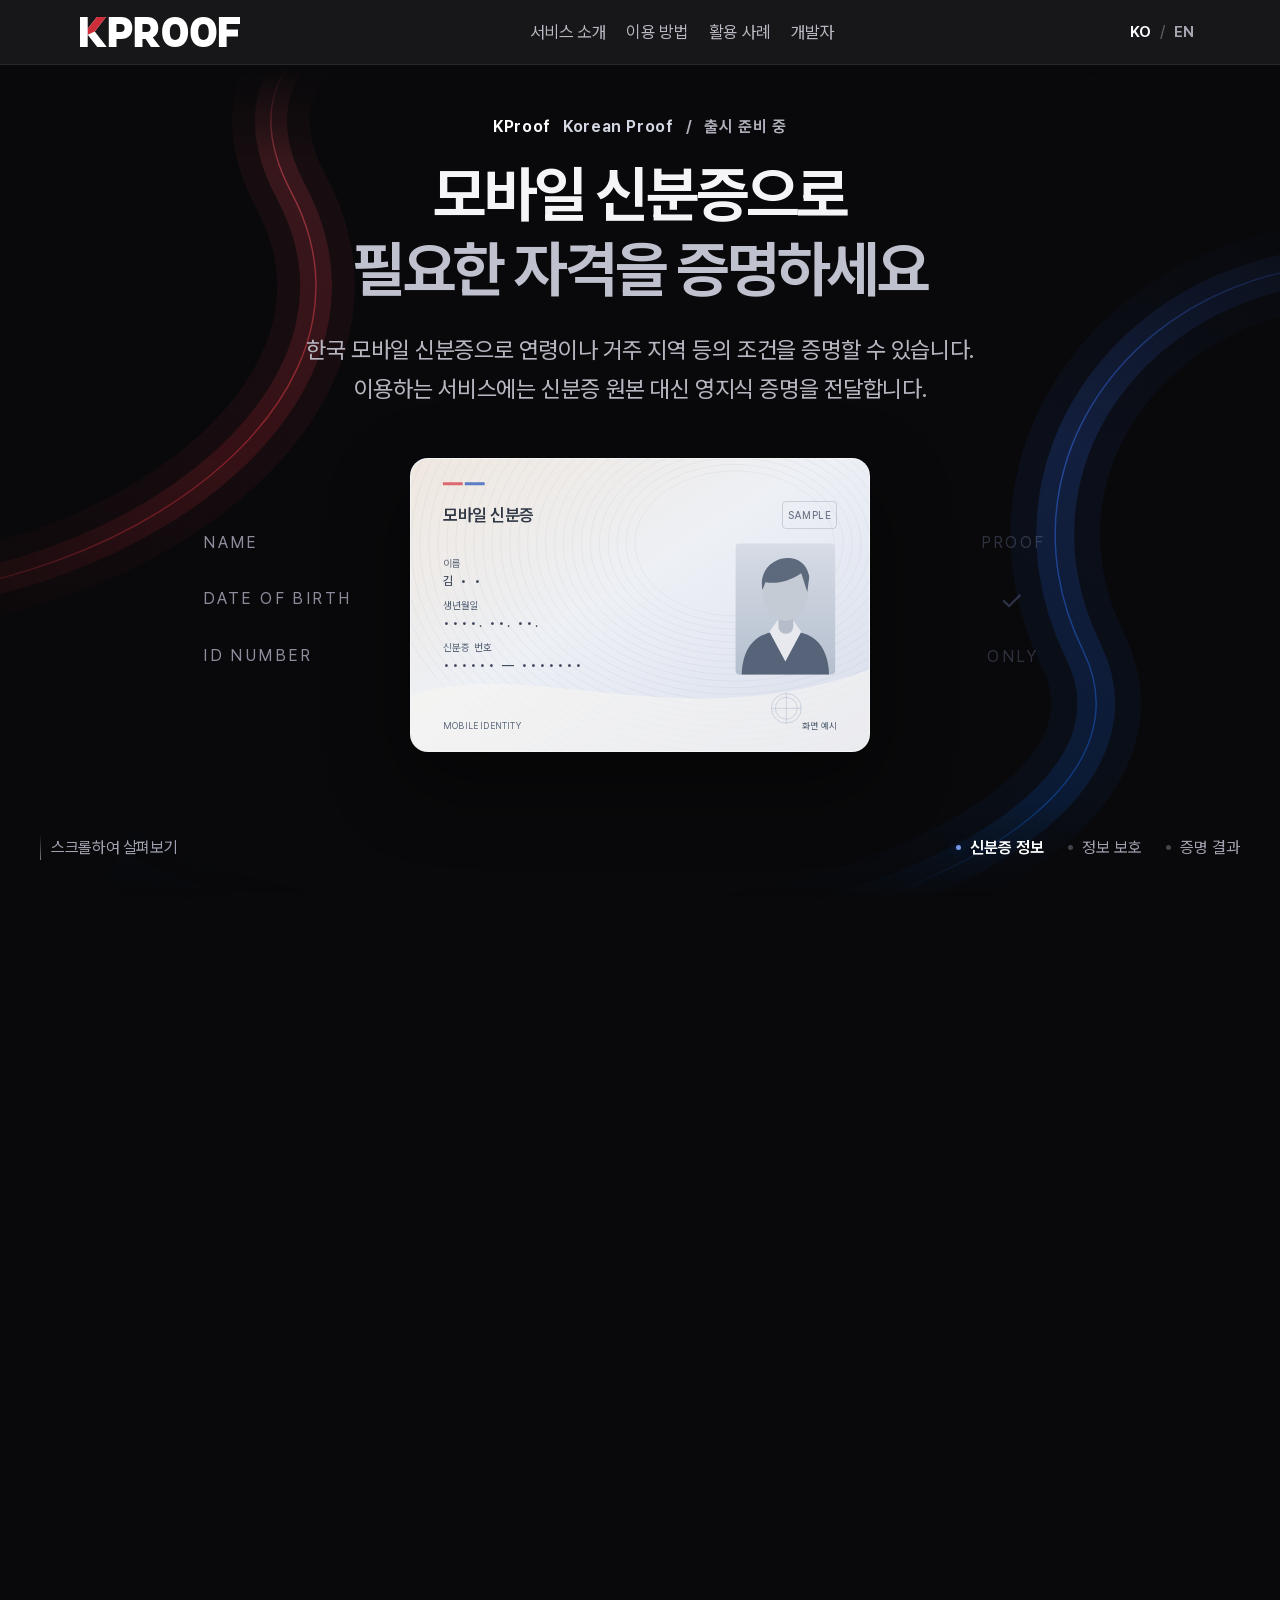
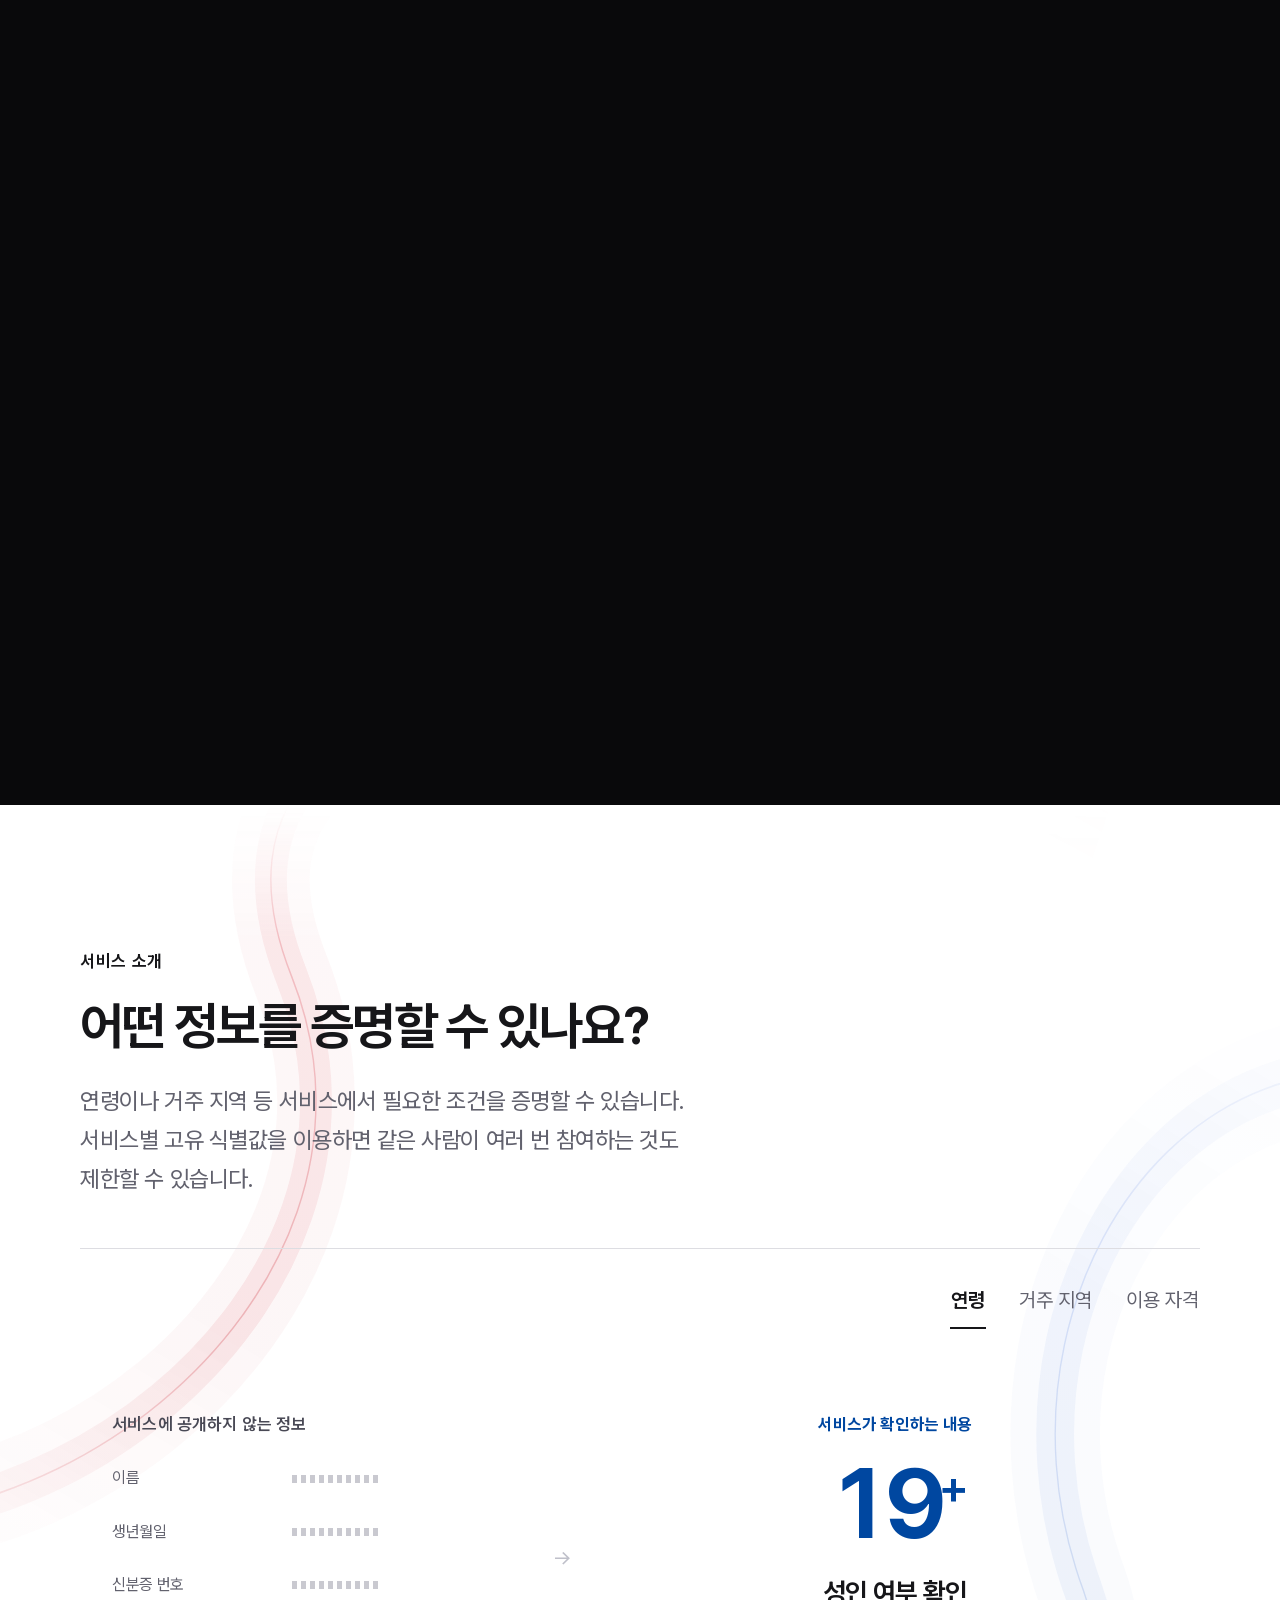
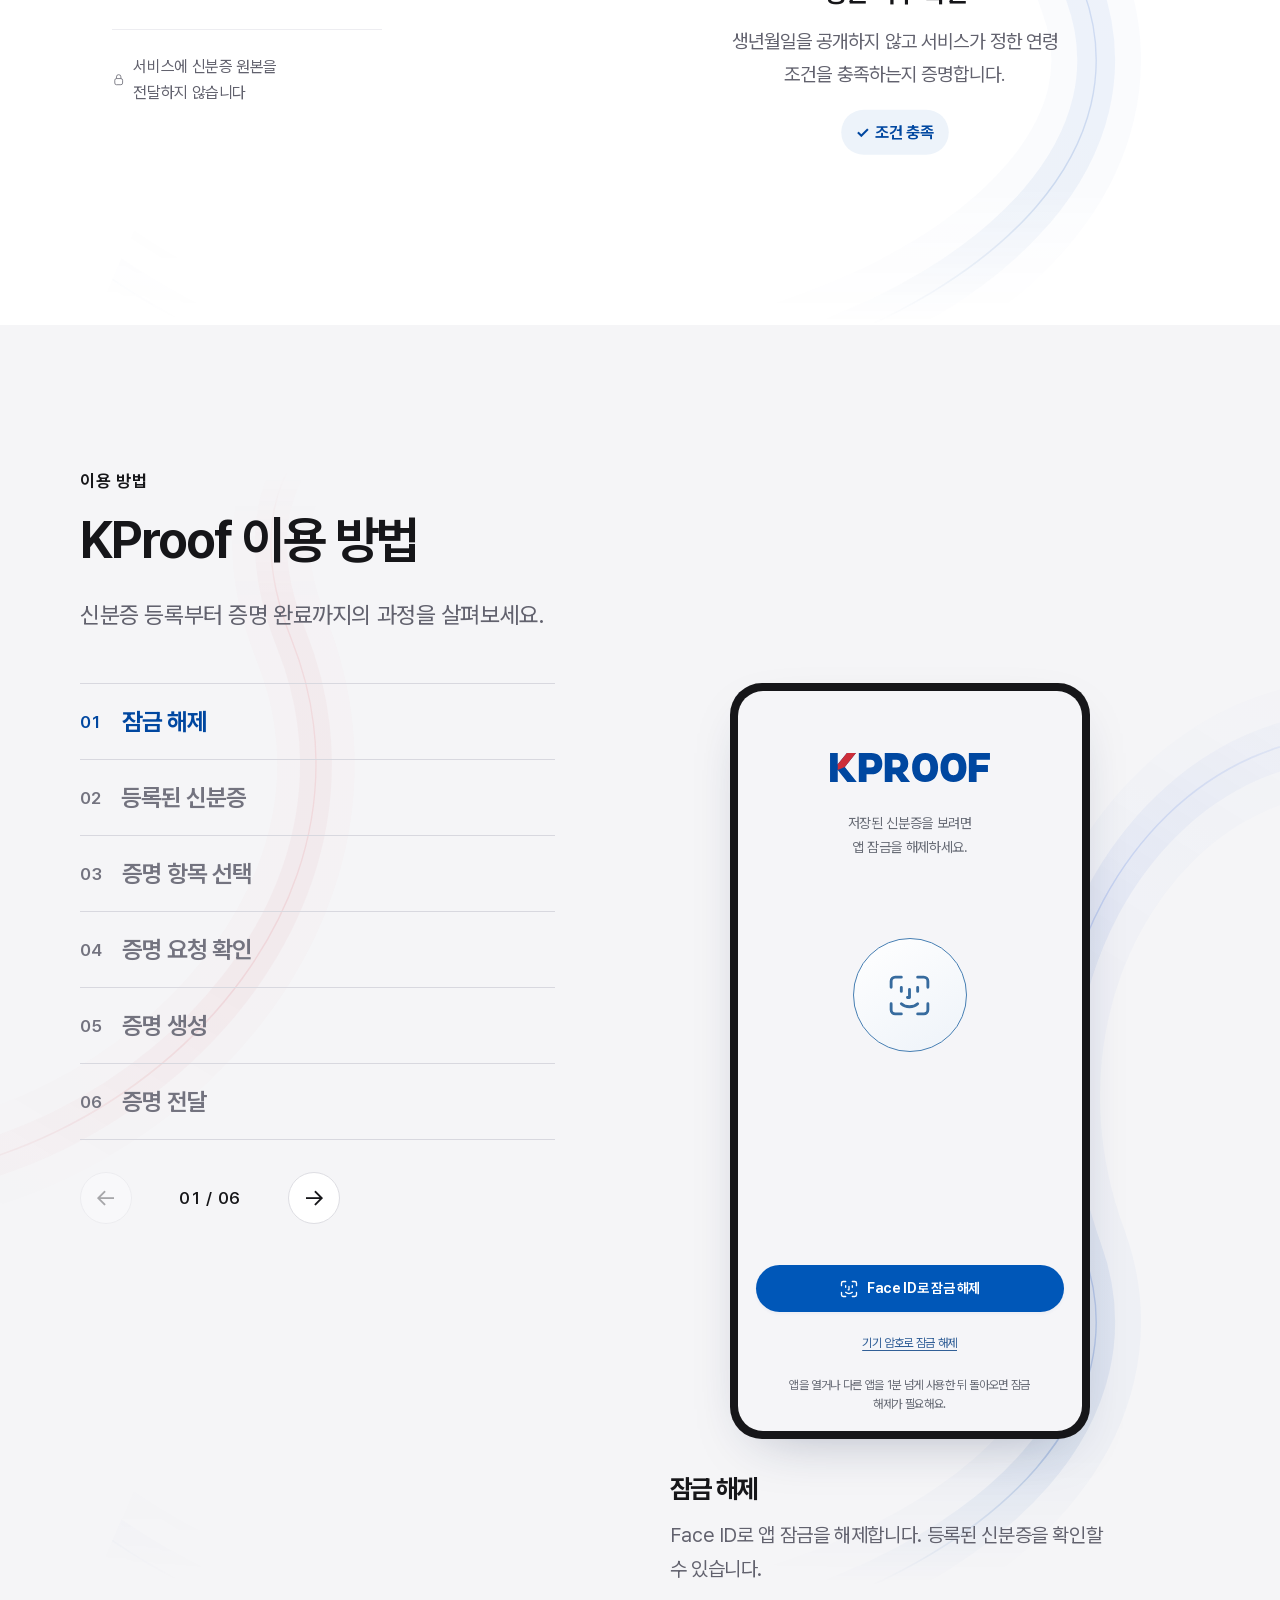
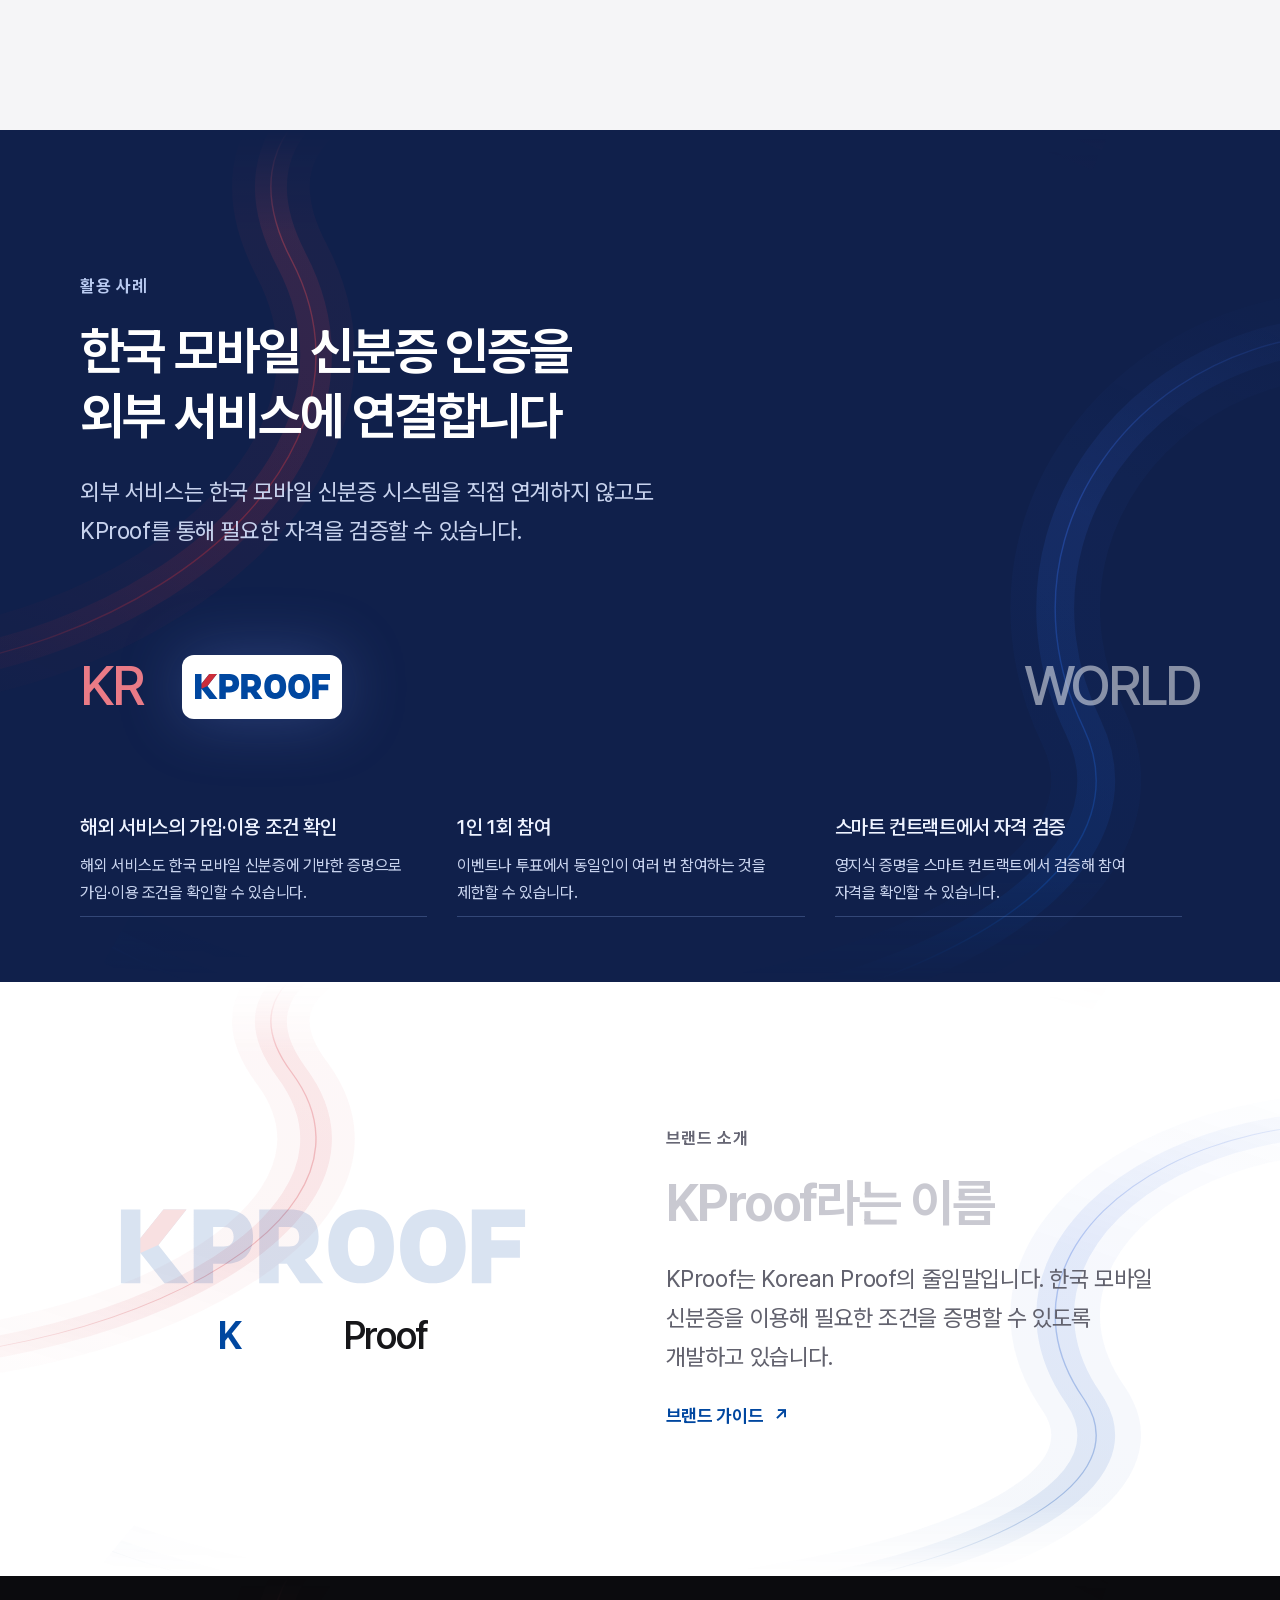
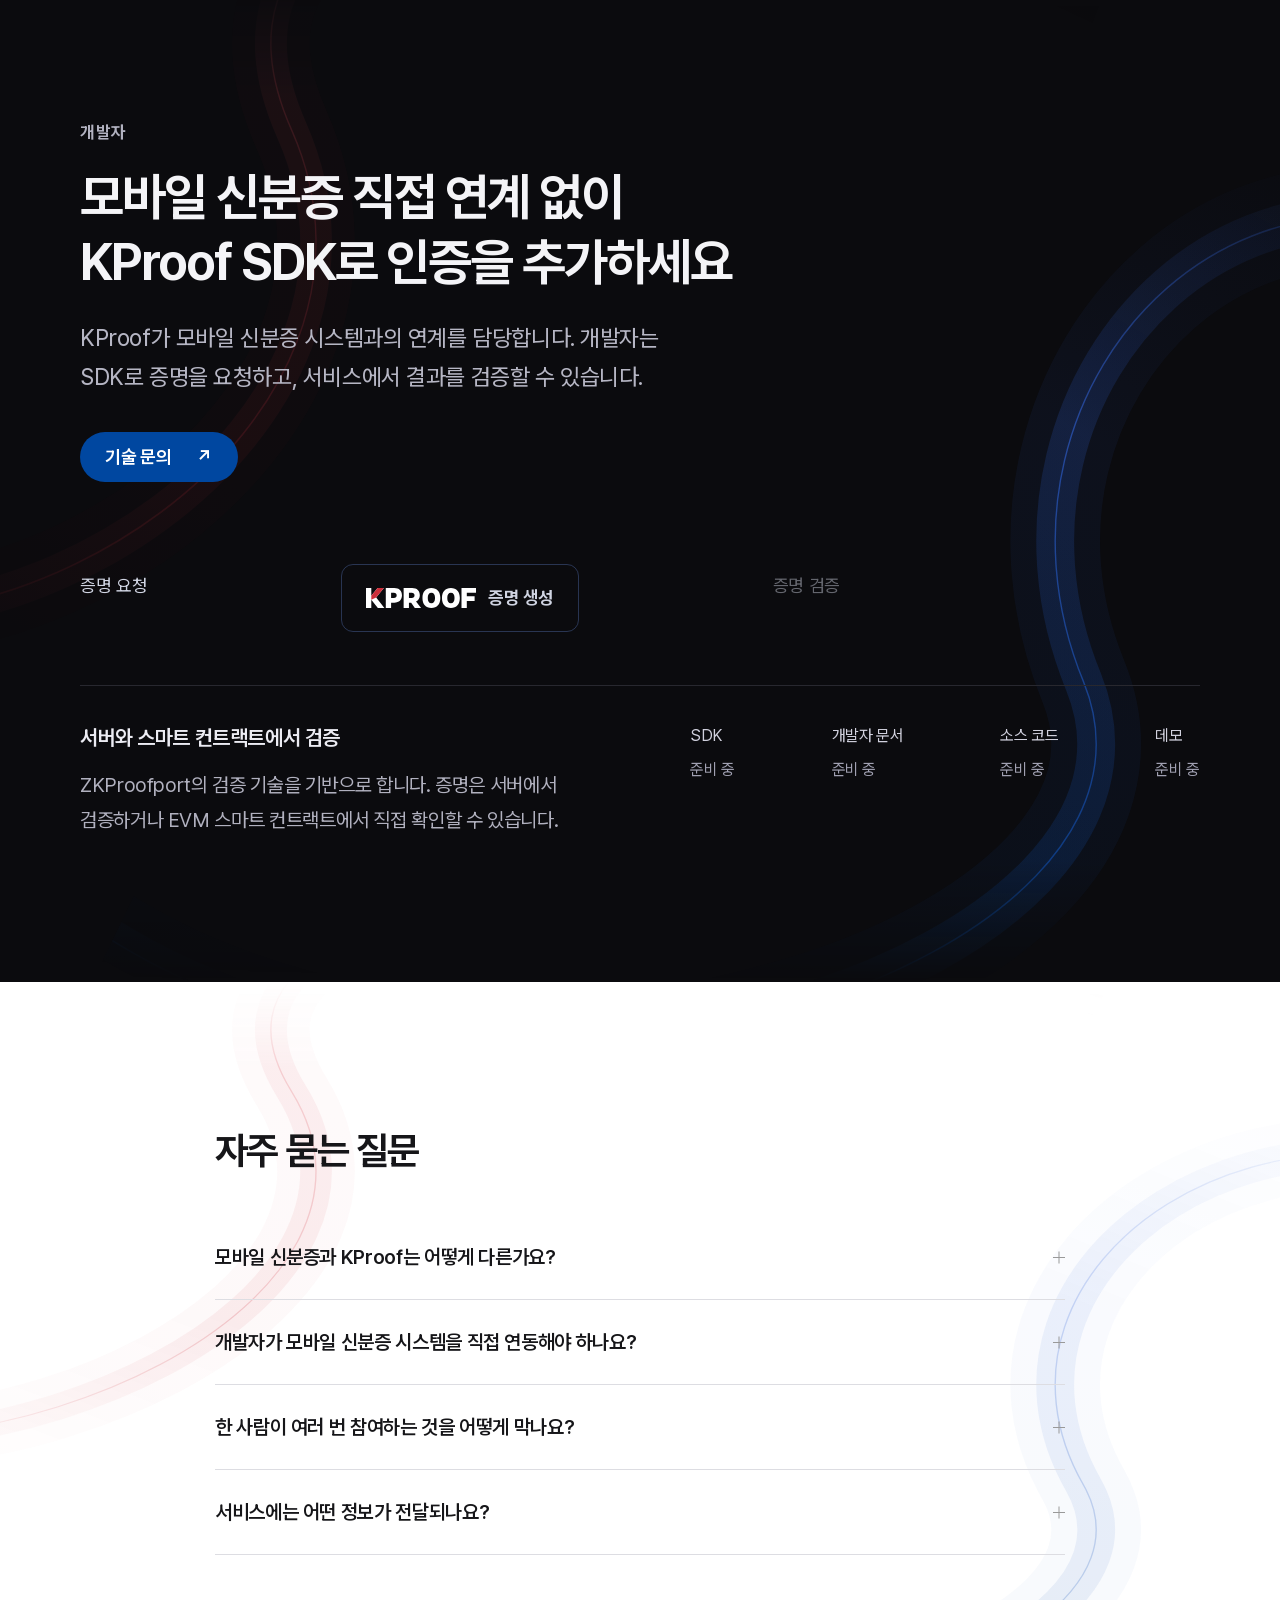
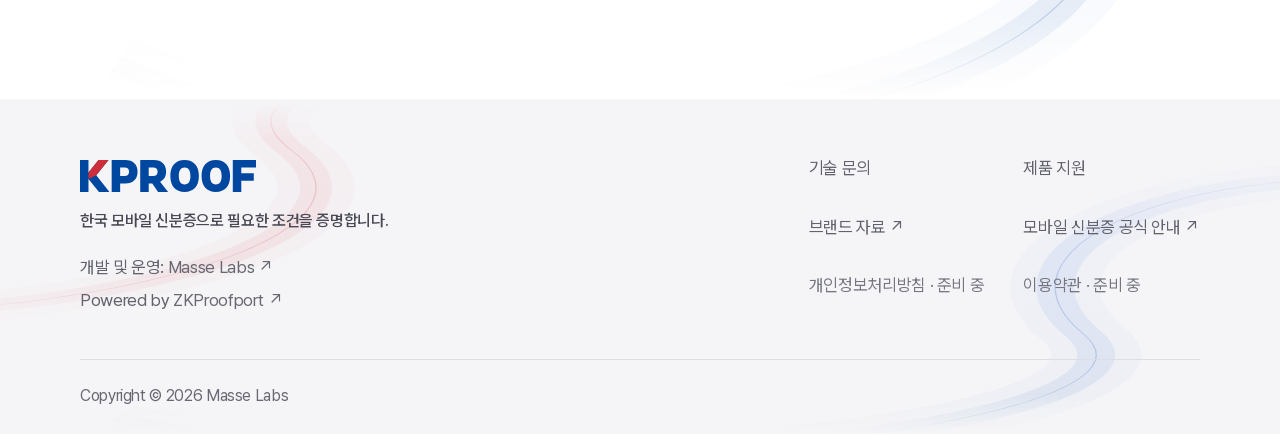
==== commit dc105aaf: "Refine KProof website messaging and terminology" ====
--- a/index.html
+++ b/index.html
@@ -1,6 +1,6 @@
 <!doctype html>
 <html lang="ko">
-<head><meta charset="utf-8"><meta name="viewport" content="width=device-width, initial-scale=1"><meta name="theme-color" content="#09090B"><title>KProof | Korean Proof</title><meta name="description" content="KProof, Korean Proof. 한국 모바일 신분증으로 연령과 이용 자격을 증명하고 개인정보 공개를 줄입니다."><meta property="og:title" content="KProof | Korean Proof"><meta property="og:description" content="KProof, Korean Proof. 한국 모바일 신분증으로 연령과 이용 자격을 증명하고 개인정보 공개를 줄입니다."><meta property="og:type" content="website"><meta property="og:site_name" content="KProof"><meta property="og:locale" content="ko_KR"><link rel="icon" href="assets/favicon.svg" type="image/svg+xml"><link rel="preload" href="assets/fonts/PretendardVariable.woff2" as="font" type="font/woff2" crossorigin><link rel="stylesheet" href="css/tokens.css"><link rel="stylesheet" href="css/styles.css"><link rel="stylesheet" href="css/typography.css"><link rel="stylesheet" href="css/ambient.css"><link rel="stylesheet" href="css/brand.css"><link rel="stylesheet" href="css/motion.css"><link rel="stylesheet" href="css/app-walkthrough.css"><link rel="stylesheet" href="css/app-screens.css"><script src="js/app.js" defer></script>
+<head><meta charset="utf-8"><meta name="viewport" content="width=device-width, initial-scale=1"><meta name="theme-color" content="#09090B"><title>KProof | Korean Proof</title><meta name="description" content="KProof는 한국 모바일 신분증으로 연령·거주 지역 등의 조건을 증명합니다. 서비스에는 신분증 원본 대신 영지식 증명을 전달합니다."><meta property="og:title" content="KProof | Korean Proof"><meta property="og:description" content="KProof는 한국 모바일 신분증으로 연령·거주 지역 등의 조건을 증명합니다. 서비스에는 신분증 원본 대신 영지식 증명을 전달합니다."><meta property="og:type" content="website"><meta property="og:site_name" content="KProof"><meta property="og:locale" content="ko_KR"><link rel="icon" href="assets/favicon.svg" type="image/svg+xml"><link rel="preload" href="assets/fonts/PretendardVariable.woff2" as="font" type="font/woff2" crossorigin><link rel="stylesheet" href="css/tokens.css"><link rel="stylesheet" href="css/styles.css"><link rel="stylesheet" href="css/typography.css"><link rel="stylesheet" href="css/ambient.css"><link rel="stylesheet" href="css/brand.css"><link rel="stylesheet" href="css/motion.css"><link rel="stylesheet" href="css/app-walkthrough.css"><link rel="stylesheet" href="css/app-screens.css"><script src="js/app.js" defer></script>
 <!-- Google tag (gtag.js) -->
 <script async src="https://www.googletagmanager.com/gtag/js?id=G-HQS5GPV9JL"></script>
 <script>
@@ -19,39 +19,39 @@
 <main id="main">
 <section class="hero story" aria-labelledby="hero-title" data-scene="0">
 <div class="story-sticky" data-ambient="dark"><div class="ambient-field" aria-hidden="true"></div>
-<div class="story-intro"><p class="eyebrow hero-brand-name"><strong>KProof</strong><span class="hero-full-name">Korean Proof</span><span aria-hidden="true">/</span> <span data-i18n="status">출시 준비 중</span></p><h1 id="hero-title"><span data-i18n="heroLine1">개인정보는 지키고</span><span data-i18n="heroLine2">필요한 사실만 증명</span></h1><p data-i18n="intro" class="hero-description">한국 모바일 신분증으로 연령과 이용 자격을 증명합니다.<br>이름이나 생년월일 대신, 필요한 사실만 전달합니다.</p></div>
-<div class="identity-stage" aria-hidden="true"><div class="stage-grid"></div><div class="data-orbit orbit-left"><span>NAME</span><span>DATE OF BIRTH</span><span>ID NUMBER</span></div><div class="identity-object"><img class="credential-art" src="assets/mobile-id.svg" alt="" width="460" height="294"><div class="credential-content"><div class="object-top"><span data-i18n="mobileID">모바일 신분증</span><span class="object-chip">SAMPLE</span></div><div class="identity-data"><div class="data-field"><span data-i18n="name">이름</span><b>김 • •</b></div><div class="data-field"><span data-i18n="birth">생년월일</span><b>••••. ••. ••.</b></div><div class="data-field"><span data-i18n="idNumber">신분증 번호</span><b>•••••• — •••••••</b></div></div><div class="credential-foot"><span>MOBILE IDENTITY</span><span data-i18n="cardSample">설명용 예시</span></div></div><div class="privacy-shutter shutter-one"></div><div class="privacy-shutter shutter-two"></div><div class="privacy-shutter shutter-three"></div><div class="proof-core"><span class="proof-core-symbol">✓</span><strong data-i18n="heroResult">만 19세 이상입니다</strong><span data-i18n="resultNote">생년월일 없이,<br>19세 이상이라는 사실만 전달합니다.</span></div></div><div class="data-orbit orbit-right"><span>PROOF</span><span class="orbit-check">✓</span><span>ONLY</span></div></div>
-<div class="story-end"><p class="eyebrow" data-i18n="storyEndLabel">SELECTIVE DISCLOSURE</p><h2 data-i18n="storyEndTitle">나이 기준은 확인하고,<br>생년월일은 공개하지 않습니다</h2><p data-i18n="storyEndText">서비스는 19세 이상이라는 사실을 확인합니다. 이름과 생년월일, 신분증 번호는 전달하지 않습니다.</p></div>
-<div class="story-bottom"><p class="scroll-cue"><span class="scroll-line" aria-hidden="true"></span><span data-i18n="scrollHint">스크롤하여 살펴보기</span></p><div class="scene-nav" role="group" data-i18n-aria="sceneNav" aria-label="인증 과정 살펴보기"><button type="button" data-scene-target="0" aria-pressed="true"><i></i><span data-i18n="scene1">신원정보</span></button><button type="button" data-scene-target="1" aria-pressed="false"><i></i><span data-i18n="scene2">정보 보호</span></button><button type="button" data-scene-target="2" aria-pressed="false"><i></i><span data-i18n="scene3">증명 결과</span></button></div><span class="concept-label" data-i18n="conceptShort">서비스 이용 예시</span></div>
+<div class="story-intro"><p class="eyebrow hero-brand-name"><strong>KProof</strong><span class="hero-full-name">Korean Proof</span><span aria-hidden="true">/</span> <span data-i18n="status">출시 준비 중</span></p><h1 id="hero-title"><span data-i18n="heroLine1">모바일 신분증으로</span><span data-i18n="heroLine2">필요한 자격을 증명하세요</span></h1><p data-i18n="intro" class="hero-description">한국 모바일 신분증으로 연령이나 거주 지역 등의 조건을 증명할 수 있습니다.<br>이용하는 서비스에는 신분증 원본 대신 영지식 증명을 전달합니다.</p></div>
+<div class="identity-stage" aria-hidden="true"><div class="stage-grid"></div><div class="data-orbit orbit-left"><span>NAME</span><span>DATE OF BIRTH</span><span>ID NUMBER</span></div><div class="identity-object"><img class="credential-art" src="assets/mobile-id.svg" alt="" width="460" height="294"><div class="credential-content"><div class="object-top"><span data-i18n="mobileID">모바일 신분증</span><span class="object-chip">SAMPLE</span></div><div class="identity-data"><div class="data-field"><span data-i18n="name">이름</span><b>김 • •</b></div><div class="data-field"><span data-i18n="birth">생년월일</span><b>••••. ••. ••.</b></div><div class="data-field"><span data-i18n="idNumber">신분증 번호</span><b>•••••• — •••••••</b></div></div><div class="credential-foot"><span>MOBILE IDENTITY</span><span data-i18n="cardSample">화면 예시</span></div></div><div class="privacy-shutter shutter-one"></div><div class="privacy-shutter shutter-two"></div><div class="privacy-shutter shutter-three"></div><div class="proof-core"><span class="proof-core-symbol">✓</span><strong data-i18n="heroResult">만 19세 이상입니다</strong><span data-i18n="resultNote">생년월일을 공개하지 않고<br>만 19세 이상임을 증명합니다.</span></div></div><div class="data-orbit orbit-right"><span>PROOF</span><span class="orbit-check">✓</span><span>ONLY</span></div></div>
+<div class="story-end"><p class="eyebrow" data-i18n="storyEndLabel">연령 조건 확인</p><h2 data-i18n="storyEndTitle">생년월일을 공개하지 않고<br>성인 여부를 확인합니다</h2><p data-i18n="storyEndText">서비스는 만 19세 이상인지 확인할 수 있습니다. 이름이나 생년월일 등의 신분증 정보는 전달되지 않습니다.</p></div>
+<div class="story-bottom"><p class="scroll-cue"><span class="scroll-line" aria-hidden="true"></span><span data-i18n="scrollHint">스크롤하여 살펴보기</span></p><div class="scene-nav" role="group" data-i18n-aria="sceneNav" aria-label="증명 과정 선택"><button type="button" data-scene-target="0" aria-pressed="true"><i></i><span data-i18n="scene1">신분증 정보</span></button><button type="button" data-scene-target="1" aria-pressed="false"><i></i><span data-i18n="scene2">정보 보호</span></button><button type="button" data-scene-target="2" aria-pressed="false"><i></i><span data-i18n="scene3">증명 결과</span></button></div></div>
 </div></section>
-<section id="overview" class="section overview" aria-labelledby="features-title" data-ambient="light"><div class="ambient-field" aria-hidden="true"></div><div class="container"><div class="section-heading reveal"><p class="eyebrow" data-i18n="overview">서비스 소개</p><h2 id="features-title" data-i18n="featuresTitle">확인할 조건에 따라<br>공개 범위를 최소화합니다</h2><p class="section-intro" data-i18n="featuresIntro">연령부터 이용 자격까지. 신분증의 전체 정보가 아닌, 서비스에서 확인해야 할 조건을 증명합니다.</p></div>
-<div class="proof-explorer reveal" data-proof="age"><div class="proof-tabs" role="tablist" data-i18n-aria="proofTabs" aria-label="증명 예시 선택"><button role="tab" type="button" id="tab-age" data-proof="age" aria-selected="true" aria-controls="proof-panel" tabindex="0" data-i18n="proofAge">연령</button><button role="tab" type="button" id="tab-region" data-proof="region" aria-selected="false" aria-controls="proof-panel" tabindex="-1" data-i18n="proofRegion">지역</button><button role="tab" type="button" id="tab-eligibility" data-proof="eligibility" aria-selected="false" aria-controls="proof-panel" tabindex="-1" data-i18n="proofEligibility">자격</button></div>
-<div class="proof-panel" id="proof-panel" role="tabpanel" aria-labelledby="tab-age" tabindex="0"><div class="explorer-private"><p class="micro-label" data-i18n="notShared">전달하지 않을 정보</p><div><span data-i18n="name">이름</span><i></i></div><div><span data-i18n="birth">생년월일</span><i></i></div><div><span data-i18n="idNumber">신분증 번호</span><i></i></div><p class="private-caption"><svg viewBox="0 0 24 24" aria-hidden="true"><rect x="5" y="10" width="14" height="11" rx="3"/><path d="M8 10V7a4 4 0 0 1 8 0v3"/></svg><span data-i18n="privateLabel">원본 정보 비공개</span></p></div><div class="explorer-seam" aria-hidden="true"><span>→</span></div><div class="explorer-result" aria-live="polite" aria-atomic="true"><p class="micro-label" data-i18n="shared">전달할 정보</p><div class="result-display" id="result-display" aria-hidden="true">19<span>+</span></div><h3 id="proof-title" data-i18n="proofAgeTitle">연령 기준 충족 여부</h3><p id="proof-description" data-i18n="proofAgeText">생년월일을 전달하지 않고, 서비스가 정한 연령 기준을 충족하는지 증명합니다.</p><span class="result-badge"><span aria-hidden="true">✓</span><span data-i18n="met">증명 확인</span></span></div></div><p class="explorer-note" data-i18n="explorerNote">설명용 예시입니다. 지원 신분증과 증명 항목은 출시 시 확정하여 안내합니다.</p></div></div></section>
-<section id="how-it-works" class="section how-section app-walkthrough" aria-labelledby="how-title"><div class="container journey-sticky" data-ambient="soft"><div class="ambient-field" aria-hidden="true"></div><div class="section-heading"><p class="eyebrow" data-i18n="how">이용 방법</p><h2 id="how-title" data-i18n="howTitle">신분증에서 증명까지</h2><p class="section-intro" data-i18n="howIntro">잠금 해제부터 증명 전송까지, 앱 화면으로 살펴보세요.</p></div><div class="journey"><div class="journey-navigation"><div class="journey-steps" role="tablist" aria-orientation="vertical" data-i18n-aria="journeyTabs" aria-label="이용 단계 선택"><button type="button" role="tab" id="step-tab-0" data-step="0" aria-selected="true" aria-controls="journey-panel" tabindex="0"><span class="step-number">01</span><span><strong data-i18n="appStep1">잠금 해제</strong></span></button><button type="button" role="tab" id="step-tab-1" data-step="1" aria-selected="false" aria-controls="journey-panel" tabindex="-1"><span class="step-number">02</span><span><strong data-i18n="appStep2">신분증 지갑</strong></span></button><button type="button" role="tab" id="step-tab-2" data-step="2" aria-selected="false" aria-controls="journey-panel" tabindex="-1"><span class="step-number">03</span><span><strong data-i18n="appStep3">증명 선택</strong></span></button><button type="button" role="tab" id="step-tab-3" data-step="3" aria-selected="false" aria-controls="journey-panel" tabindex="-1"><span class="step-number">04</span><span><strong data-i18n="appStep4">요청 확인</strong></span></button><button type="button" role="tab" id="step-tab-4" data-step="4" aria-selected="false" aria-controls="journey-panel" tabindex="-1"><span class="step-number">05</span><span><strong data-i18n="appStep5">증명 생성</strong></span></button><button type="button" role="tab" id="step-tab-5" data-step="5" aria-selected="false" aria-controls="journey-panel" tabindex="-1"><span class="step-number">06</span><span><strong data-i18n="appStep6">전송 완료</strong></span></button></div><div class="app-step-controls"><button type="button" data-step-prev disabled data-i18n-aria="previousStep" aria-label="이전 단계">←</button><span class="app-step-counter" data-i18n-aria="appStepStatus" aria-label="현재 단계">01 / 06</span><button type="button" data-step-next data-i18n-aria="nextStep" aria-label="다음 단계">→</button></div><p class="journey-note" data-i18n="appPreviewNote">앱 화면을 재구성한 미리보기 · 화면 안의 버튼은 동작하지 않습니다.</p></div><div id="journey-panel" class="journey-panel" role="tabpanel" aria-labelledby="step-tab-0" tabindex="0" data-step="0"><div class="app-stage" data-step-screen="0"><figure class="app-phone"><div class="demo-screen demo-lock"><div class="demo-lock-intro"><img class="demo-logo" src="assets/logo.svg" width="789" height="144" alt="KProof"><p data-i18n="uiLockIntro">신분증 정보는 이 휴대폰 안에만 있습니다.<br>열려면 본인 인증이 필요합니다.</p></div><div class="demo-face"><svg class="demo-icon " viewBox="0 0 24 24" fill="none" stroke="currentColor" stroke-width="1.6" stroke-linecap="round" stroke-linejoin="round" aria-hidden="true"><path d="M8 3H5a2 2 0 0 0-2 2v3m13-5h3a2 2 0 0 1 2 2v3M3 16v3a2 2 0 0 0 2 2h3m13-5v3a2 2 0 0 1-2 2h-3M8 8v2m8-2v2m-4-1v4h-1m-3 3c2 2 6 2 8 0"/></svg></div><div class="demo-bottom"><div class="demo-primary"><svg class="demo-icon " viewBox="0 0 24 24" fill="none" stroke="currentColor" stroke-width="1.6" stroke-linecap="round" stroke-linejoin="round" aria-hidden="true"><path d="M8 3H5a2 2 0 0 0-2 2v3m13-5h3a2 2 0 0 1 2 2v3M3 16v3a2 2 0 0 0 2 2h3m13-5v3a2 2 0 0 1-2 2h-3M8 8v2m8-2v2m-4-1v4h-1m-3 3c2 2 6 2 8 0"/></svg><span data-i18n="uiUnlock">Face ID로 잠금 해제</span></div><p class="demo-link" data-i18n="uiPasscode">기기 암호로 열기</p><p class="demo-fine" data-i18n="uiLockNote">앱을 열 때마다, 그리고 1분 넘게 다른 앱에 있다가 돌아올 때마다 인증합니다.</p></div></div></figure><div class="app-stage-caption"><h3 data-i18n="appStep1">잠금 해제</h3><p data-i18n="appStep1Text">Face ID로 본인을 확인하고 앱을 엽니다. 신분증 정보는 내 휴대폰에서 관리합니다.</p></div></div><div class="app-stage" data-step-screen="1" hidden><figure class="app-phone"><div class="demo-screen demo-wallet"><div class="demo-toolbar"><img class="demo-logo" src="assets/logo.svg" width="789" height="144" alt="KProof"><div class="demo-tools"><span><svg class="demo-icon " viewBox="0 0 24 24" fill="none" stroke="currentColor" stroke-width="1.6" stroke-linecap="round" stroke-linejoin="round" aria-hidden="true"><path d="M8 3H5a2 2 0 0 0-2 2v3m13-5h3a2 2 0 0 1 2 2v3M3 16v3a2 2 0 0 0 2 2h3m13-5v3a2 2 0 0 1-2 2h-3M8 8v2m8-2v2m-4-1v4h-1m-3 3c2 2 6 2 8 0"/></svg></span><span><svg class="demo-icon " viewBox="0 0 24 24" fill="none" stroke="currentColor" stroke-width="1.6" stroke-linecap="round" stroke-linejoin="round" aria-hidden="true"><path d="M12 5v14M5 12h14"/></svg></span></div></div><div class="demo-panel demo-summary"><strong data-i18n="uiWalletSummary">이 신분증으로 증명할 수 있는 것 3가지</strong><span class="demo-muted" data-i18n="uiExpand">펼치기</span></div><div class="demo-id-stack"><div class="demo-id-band band-black"><strong data-i18n="uiDriver">모바일 운전면허증</strong><span data-i18n="uiLicense">면허</span></div><div class="demo-id-band band-red"><strong data-i18n="uiVeteran">모바일 국가보훈등록증</strong><span data-i18n="uiVeteranTag">보훈</span></div><div class="demo-id-band band-navy"><strong data-i18n="uiResident">모바일 외국인등록증</strong><span data-i18n="uiResidentTag">외국인</span></div><div class="demo-id-band band-blue"><strong data-i18n="uiNational">모바일 주민등록증</strong><span data-i18n="uiIDTag">신분</span></div><div class="demo-credential"><div class="demo-person"><div class="demo-avatar"><svg class="demo-icon " viewBox="0 0 24 24" fill="none" stroke="currentColor" stroke-width="1.6" stroke-linecap="round" stroke-linejoin="round" aria-hidden="true"><circle cx="12" cy="8" r="4" fill="currentColor" stroke="none"/><path d="M3 23v-2a9 9 0 0 1 18 0v2" fill="currentColor" stroke="none"/></svg></div><div><span class="demo-field" data-i18n="name">이름</span><strong data-i18n="uiHolder">홍길동</strong><span class="demo-field" data-i18n="birth">생년월일</span><strong>1990.01.01</strong><span class="demo-field" data-i18n="uiAddress">주소</span><strong data-i18n="uiCity">전북특별자치도 전주시</strong></div></div><div class="demo-issued"><svg class="demo-icon " viewBox="0 0 24 24" fill="none" stroke="currentColor" stroke-width="1.6" stroke-linecap="round" stroke-linejoin="round" aria-hidden="true"><path d="m12 3 8 3v6c0 5-8 9-8 9s-8-4-8-9V6Z"/><path d="m8 12 3 3 5-6"/></svg><span data-i18n="uiIssuer">정부 서명 확인</span></div><p class="demo-fine" data-i18n="uiIssued">모바일 신분증 앱에서 발급 · 2026.10.27</p></div></div><div class="demo-actions"><div class="demo-secondary"><span data-i18n="uiHide">정보 가리기</span></div><div class="demo-primary"><span data-i18n="uiProve">증명하기</span></div></div><div class="demo-nav"><div class="is-selected"><svg class="demo-icon " viewBox="0 0 24 24" fill="none" stroke="currentColor" stroke-width="1.6" stroke-linecap="round" stroke-linejoin="round" aria-hidden="true"><rect x="3" y="5" width="18" height="14" rx="3"/><path d="M3 9h18"/></svg><span data-i18n="uiWallet">신분증</span></div><div><svg class="demo-icon " viewBox="0 0 24 24" fill="none" stroke="currentColor" stroke-width="1.6" stroke-linecap="round" stroke-linejoin="round" aria-hidden="true"><path d="m12 3 8 3v6c0 5-8 9-8 9s-8-4-8-9V6Z"/><path d="m8 12 3 3 5-6"/></svg><span data-i18n="uiProof">증명</span></div><div><svg class="demo-icon " viewBox="0 0 24 24" fill="none" stroke="currentColor" stroke-width="1.6" stroke-linecap="round" stroke-linejoin="round" aria-hidden="true"><path d="M3 10a9 9 0 1 1 1 7M3 4v6h6m3-3v6l4 2"/></svg><span data-i18n="uiHistory">기록</span></div><div><svg class="demo-icon " viewBox="0 0 24 24" fill="none" stroke="currentColor" stroke-width="1.6" stroke-linecap="round" stroke-linejoin="round" aria-hidden="true"><circle cx="12" cy="12" r="3"/><path d="M12 2v3m0 14v3M2 12h3m14 0h3M5 5l2 2m10 10 2 2M5 19l2-2M17 7l2-2"/></svg><span data-i18n="uiSettings">설정</span></div></div></div></figure><div class="app-stage-caption"><h3 data-i18n="appStep2">신분증 지갑</h3><p data-i18n="appStep2Text">지갑에 보관한 모바일 신분증을 확인합니다. 증명에 사용할 신분증을 선택합니다.</p></div></div><div class="app-stage" data-step-screen="2" hidden><figure class="app-phone"><div class="demo-screen demo-choose"><h4 data-i18n="uiProof">증명</h4><p class="demo-muted" data-i18n="uiProofIntro">서비스가 묻는 사실 하나만 답합니다. 신분증 내용은 보내지 않습니다.</p><div class="demo-qr"><svg class="demo-icon " viewBox="0 0 24 24" fill="none" stroke="currentColor" stroke-width="1.6" stroke-linecap="round" stroke-linejoin="round" aria-hidden="true"><path d="M8 3H3v5m13-5h5v5M3 16v5h5m13-5v5h-5M8 8h2v2H8zm6 0h2v2h-2zm-6 6h2v2H8zm6 0h2v2h-2z"/></svg><div><strong data-i18n="uiQR">QR로 요청 받기</strong><small data-i18n="uiQRNote">서비스 화면의 QR을 찍으세요</small></div></div><p class="demo-section-label" data-i18n="uiCanProve">증명할 수 있는 것</p><div class="demo-panel demo-proof-option"><div class="demo-option-title"><strong data-i18n="uiIdentity">본인 확인</strong><span class="demo-source-tag" data-i18n="uiIDSource">주민등록증</span></div><p class="demo-fine" data-i18n="uiIdentityNote">유효한 모바일 신분증을 가진 사람이라는 것</p></div><div class="demo-panel demo-proof-option"><div class="demo-option-title"><strong data-i18n="uiAge">나이</strong><span class="demo-source-tag" data-i18n="uiIDSource">주민등록증</span></div><p class="demo-fine" data-i18n="uiAgeNote">서비스가 정한 나이 이상이라는 것. 생년월일은 보내지 않음</p></div><div class="demo-panel demo-proof-option"><div class="demo-option-title"><strong data-i18n="uiRegion">거주 시·도</strong><span class="demo-source-tag" data-i18n="uiIDSource">주민등록증</span></div><p class="demo-fine" data-i18n="uiRegionNote">특정 시·도에 산다는 것. 주소는 보내지 않음</p></div><p class="demo-fine demo-proof-foot" data-i18n="uiProofFoot">어느 신분증으로 증명할지 고를 수 있습니다. 요청을 받으면 이 선택을 기본값으로 씁니다.</p><div class="demo-nav"><div><svg class="demo-icon " viewBox="0 0 24 24" fill="none" stroke="currentColor" stroke-width="1.6" stroke-linecap="round" stroke-linejoin="round" aria-hidden="true"><rect x="3" y="5" width="18" height="14" rx="3"/><path d="M3 9h18"/></svg><span data-i18n="uiWallet">신분증</span></div><div class="is-selected"><svg class="demo-icon " viewBox="0 0 24 24" fill="none" stroke="currentColor" stroke-width="1.6" stroke-linecap="round" stroke-linejoin="round" aria-hidden="true"><path d="m12 3 8 3v6c0 5-8 9-8 9s-8-4-8-9V6Z"/><path d="m8 12 3 3 5-6"/></svg><span data-i18n="uiProof">증명</span></div><div><svg class="demo-icon " viewBox="0 0 24 24" fill="none" stroke="currentColor" stroke-width="1.6" stroke-linecap="round" stroke-linejoin="round" aria-hidden="true"><path d="M3 10a9 9 0 1 1 1 7M3 4v6h6m3-3v6l4 2"/></svg><span data-i18n="uiHistory">기록</span></div><div><svg class="demo-icon " viewBox="0 0 24 24" fill="none" stroke="currentColor" stroke-width="1.6" stroke-linecap="round" stroke-linejoin="round" aria-hidden="true"><circle cx="12" cy="12" r="3"/><path d="M12 2v3m0 14v3M2 12h3m14 0h3M5 5l2 2m10 10 2 2M5 19l2-2M17 7l2-2"/></svg><span data-i18n="uiSettings">설정</span></div></div></div></figure><div class="app-stage-caption"><h3 data-i18n="appStep3">증명 선택</h3><p data-i18n="appStep3Text">본인 확인, 나이, 거주 시·도 중 필요한 증명을 선택하거나 QR로 서비스의 요청을 받습니다.</p></div></div><div class="app-stage" data-step-screen="3" hidden><figure class="app-phone"><div class="demo-screen demo-request"><div class="demo-request-meta"><strong data-i18n="uiRequest">증명 요청</strong><span data-i18n="uiTimeLeft">4:52 남음</span></div><div class="demo-service"><img src="brand/assets/symbol-color.svg" width="40" height="40" alt=""><div><strong data-i18n="uiDemo">KProof 데모</strong><span>stg-demo.koreanproof.com</span></div></div><h4 data-i18n="uiRequestTitle">만 19세 이상인지<br>확인하려고 합니다</h4><div class="demo-panel demo-source"><svg class="demo-icon " viewBox="0 0 24 24" fill="none" stroke="currentColor" stroke-width="1.6" stroke-linecap="round" stroke-linejoin="round" aria-hidden="true"><rect x="3" y="5" width="18" height="14" rx="3"/><path d="M3 9h18"/></svg><strong data-i18n="uiSource">모바일 주민등록증으로 증명</strong><span class="demo-link" data-i18n="uiChange">바꾸기</span></div><div class="demo-panel demo-sharing"><h5 data-i18n="uiShared">상대에게 가는 것</h5><div class="demo-check-row"><svg class="demo-icon " viewBox="0 0 24 24" fill="none" stroke="currentColor" stroke-width="1.6" stroke-linecap="round" stroke-linejoin="round" aria-hidden="true"><path d="m5 12 4 4L19 6"/></svg><div><span data-i18n="uiAgeFact">19세 이상이라는 사실 하나</span></div></div><div class="demo-check-row"><svg class="demo-icon " viewBox="0 0 24 24" fill="none" stroke="currentColor" stroke-width="1.6" stroke-linecap="round" stroke-linejoin="round" aria-hidden="true"><path d="m5 12 4 4L19 6"/></svg><div><span data-i18n="uiNullifier">이 서비스에서만 쓰는 중복 확인 값</span><p class="demo-fine" data-i18n="uiNullifierNote">다른 서비스와 맞춰 보아도 같은 사람인지 알 수 없습니다</p></div></div></div><div class="demo-panel demo-private"><h5 data-i18n="uiPrivate">가지 않는 것</h5><div class="demo-private-fields"><span data-i18n="name">이름</span><span data-i18n="birth">생년월일</span><span data-i18n="uiLicenseNumber">면허번호</span><span data-i18n="uiAddress">주소</span><span data-i18n="uiPhoto">사진</span></div></div><div class="demo-bottom"><div class="demo-primary"><svg class="demo-icon " viewBox="0 0 24 24" fill="none" stroke="currentColor" stroke-width="1.6" stroke-linecap="round" stroke-linejoin="round" aria-hidden="true"><path d="M8 3H5a2 2 0 0 0-2 2v3m13-5h3a2 2 0 0 1 2 2v3M3 16v3a2 2 0 0 0 2 2h3m13-5v3a2 2 0 0 1-2 2h-3M8 8v2m8-2v2m-4-1v4h-1m-3 3c2 2 6 2 8 0"/></svg><span data-i18n="uiApprove">Face ID로 확인하고 증명</span></div><p class="demo-secondary-link" data-i18n="uiDecline">거절</p></div></div></figure><div class="app-stage-caption"><h3 data-i18n="appStep4">요청 확인</h3><p data-i18n="appStep4Text">이 예시에서는 만 19세 이상인지 확인합니다. 전달할 사실과 공개하지 않을 정보를 확인한 뒤 승인합니다.</p></div></div><div class="app-stage" data-step-screen="4" hidden><figure class="app-phone"><div class="demo-screen demo-creating"><div class="demo-progress"><svg viewBox="0 0 120 120" aria-hidden="true"><circle class="demo-progress-track" cx="60" cy="60" r="52"/><circle class="demo-progress-value" cx="60" cy="60" r="52" pathLength="100"/></svg><strong>48<span>%</span></strong></div><h4 data-i18n="uiCreating">증명을 만들고 있습니다</h4><p class="demo-muted" data-i18n="uiCreatingNote">이 휴대폰 안에서만 계산합니다.<br>신분증 정보는 밖으로 나가지 않습니다.</p><div class="demo-tasks"><div class="demo-task is-done"><span class="demo-task-state"><svg class="demo-icon " viewBox="0 0 24 24" fill="none" stroke="currentColor" stroke-width="1.6" stroke-linecap="round" stroke-linejoin="round" aria-hidden="true"><path d="m5 12 4 4L19 6"/></svg></span><span data-i18n="uiSignature">정부 서명이 진짜인지 확인</span></div><div class="demo-task is-current"><span class="demo-task-state"></span><span data-i18n="uiAgeCheck">만 19세 이상인지 계산</span></div><div class="demo-task is-pending"><span class="demo-task-state"></span><span data-i18n="uiZK">영지식 증명 만들기</span></div><div class="demo-task is-pending"><span class="demo-task-state"></span><span data-i18n="uiSend">KProof 데모에 보내기</span></div></div><div class="demo-bottom"><p class="demo-link" data-i18n="uiViewOriginal">원본 정보 보기 (상대 미공유)</p><div class="demo-cancel"><span data-i18n="uiCancel">취소</span></div></div></div></figure><div class="app-stage-caption"><h3 data-i18n="appStep5">증명 생성</h3><p data-i18n="appStep5Text">휴대폰에서 신분증의 진위를 확인하고 증명을 만듭니다. 신분증 원본은 전송하지 않습니다.</p></div></div><div class="app-stage" data-step-screen="5" hidden><figure class="app-phone"><div class="demo-screen demo-sent"><div class="demo-success"><svg class="demo-icon " viewBox="0 0 24 24" fill="none" stroke="currentColor" stroke-width="1.6" stroke-linecap="round" stroke-linejoin="round" aria-hidden="true"><path d="m5 12 4 4L19 6"/></svg></div><h4 data-i18n="uiSent">증명을 보냈습니다</h4><p class="demo-muted" data-i18n="uiSentNote">KProof 데모는 만 19세 이상이라는 사실만 받았습니다.</p><div class="demo-panel "><dl class="demo-receipt"><div><dt data-i18n="uiRecipient">받은 곳</dt><dd data-i18n="uiDemo">KProof 데모</dd></div><div><dt data-i18n="uiVerified">확인한 것</dt><dd data-i18n="age">만 19세 이상</dd></div><div><dt data-i18n="uiDuration">만든 시간</dt><dd data-i18n="uiDurationValue">6.1초</dd></div><div><dt data-i18n="uiWhen">일시</dt><dd>2026.10.27 19:12</dd></div></dl></div><div class="demo-bottom"><div class="demo-primary"><span data-i18n="uiReturn">요청한 곳으로 돌아가기</span></div><p class="demo-link" data-i18n="uiViewHistory">기록에서 보기</p></div></div></figure><div class="app-stage-caption"><h3 data-i18n="appStep6">전송 완료</h3><p data-i18n="appStep6Text">요청한 서비스에 증명을 보냅니다. 서비스는 생년월일 없이 19세 이상이라는 사실을 확인합니다.</p></div></div></div></div></div></section>
-<section id="use-cases" class="use-section" aria-labelledby="uses-title" data-ambient="dark"><div class="ambient-field" aria-hidden="true"></div><div class="container"><div class="use-heading reveal"><p class="eyebrow" data-i18n="uses">활용 사례</p><h2 id="uses-title" data-i18n="usesTitle">국내외 서비스를 잇는<br>새로운 인증 방식</h2><p data-i18n="usesIntro">한국 모바일 신분증을 기반으로 온라인 서비스, 커뮤니티 등 다양한 환경에서 활용할 수 있는 인증을 준비합니다.</p></div><div class="world-route reveal" aria-hidden="true"><span class="route-origin">KR</span><div class="route-track"><i></i><i></i><i></i><span class="route-proof"><img src="assets/logo.svg" alt="" width="789" height="144"></span></div><span class="route-destination">WORLD</span></div><div class="use-pills reveal"><span data-i18n="use1">연령 확인</span><span data-i18n="use2">연령 제한 서비스</span><span data-i18n="use3">온라인 서비스 가입</span><span data-i18n="use4">Web3·커뮤니티</span><span data-i18n="use5">외부 자격 검증</span></div><div class="use-notes"><p data-i18n="usesNote">이용 가능 여부는 각 서비스의 증명 방식 및 자격 기준 수용 여부에 따라 달라집니다.</p></div></div></section>
-<section class="brand-story section" aria-labelledby="mark-title" data-ambient="light"><div class="ambient-field" aria-hidden="true"></div><div class="container brand-story-grid"><div class="brand-symbol"><svg aria-hidden="true" class="principle-mark" viewBox="0 0 789 144"><g fill="#0047A0"><g transform="translate(0)"><g class="wordmark-letter letter-k"><path d="M0 0H38V56L83 0H128L73 69L132 144H85L38 85V144H0Z"/><path class="mark-accent" fill="#CD2E3A" d="M38 56L83 0H128L73 69L38 85Z"/></g></g><g transform="translate(142)"><g class="wordmark-letter letter-p"><path fill-rule="evenodd" d="M0 0H61C96 0 116 20 116 53S96 106 61 106H38V144H0ZM38 34V72H58C71 72 78 66 78 53S71 34 58 34Z"/></g></g><g transform="translate(270)"><g class="wordmark-letter letter-r"><path fill-rule="evenodd" d="M0 0H61C96 0 116 20 116 53C116 75 106 90 89 98L125 144H80L54 106H38V144H0ZM38 34V72H58C71 72 78 66 78 53S71 34 58 34Z"/></g></g><g transform="translate(405)"><g class="wordmark-letter letter-o1"><path fill-rule="evenodd" d="M64 0C105 0 128 27 128 72S105 144 64 144S0 117 0 72S23 0 64 0ZM64 34C46 34 38 48 38 72S46 110 64 110S90 96 90 72S82 34 64 34Z"/></g></g><g transform="translate(545)"><g class="wordmark-letter letter-o2"><path fill-rule="evenodd" d="M64 0C105 0 128 27 128 72S105 144 64 144S0 117 0 72S23 0 64 0ZM64 34C46 34 38 48 38 72S46 110 64 110S90 96 90 72S82 34 64 34Z"/></g></g><g transform="translate(685)"><g class="wordmark-letter letter-f"><path d="M0 0H104V34H38V60H94V94H38V144H0Z"/></g></g></g></svg><span class="symbol-caption brand-expansion" aria-label="Korean Proof"><span><b>K</b><span class="name-rest">orean</span></span> <span>Proof</span></span></div><div class="brand-explanation"><p class="eyebrow" data-i18n="markLabel">PRIVACY BY DESIGN</p><h2 id="mark-title" data-i18n="markTitle">개인정보 보호,<br>증명의 설계부터</h2><p data-i18n="markText">KProof는 Korean Proof의 줄임말입니다. 한국 모바일 신분증으로 필요한 사실을 증명하고, 개인정보 공개를 줄입니다.</p><a class="text-link brand-guide-link" href="brand/index.html"><span data-i18n="brandGuide">브랜드 가이드</span><span aria-hidden="true">↗</span></a></div></div></section>
-<section id="developers" class="developer-section section" aria-labelledby="dev-title" data-ambient="dark"><div class="ambient-field" aria-hidden="true"></div><div class="container"><div class="developer-top reveal"><p class="eyebrow" data-i18n="dev">개발자</p><h2 id="dev-title" data-i18n="devTitle">개인정보 보호를<br>서비스의 기본으로</h2><p class="section-intro" data-i18n="devIntro">모바일 신분증 기반 증명을 서비스에 연결할 수 있도록 SDK와 검증 API를 준비하고 있습니다.</p><div class="developer-actions"><a class="button primary" href="mailto:sooyoung.hyun@masselabs.com"><span data-i18n="contact">기술 문의</span><span aria-hidden="true">↗</span></a></div></div><div class="protocol-flow" aria-hidden="true"><span data-i18n="protocolRequest">조건 요청</span><i></i><span class="protocol-node"><img src="assets/logo-inverse.svg" width="789" height="144" alt=""><b data-i18n="protocolProof">증명 생성</b></span><i></i><span data-i18n="protocolVerify">결과 검증</span></div><div class="developer-bottom"><div><h3 data-i18n="techTitle">영지식증명 기반 검증</h3><p data-i18n="techText">ZKProofport의 영지식증명 기술을 활용합니다. 원본 신원정보의 공개를 최소화하면서 서비스가 요청한 조건을 검증하는 구조입니다.</p></div><div class="developer-resources"><span aria-disabled="true"><span data-i18n="docs">개발자 문서</span><small data-i18n="soon">준비 중</small></span><span aria-disabled="true">SDK<small data-i18n="soon">준비 중</small></span><span aria-disabled="true"><span data-i18n="api">API 문서</span><small data-i18n="soon">준비 중</small></span></div></div></div></section>
+<section id="overview" class="section overview" aria-labelledby="features-title" data-ambient="light"><div class="ambient-field" aria-hidden="true"></div><div class="container"><div class="section-heading reveal"><p class="eyebrow" data-i18n="overview">서비스 소개</p><h2 id="features-title" data-i18n="featuresTitle">어떤 정보를 증명할 수 있나요?</h2><p class="section-intro" data-i18n="featuresIntro">연령이나 거주 지역 등 서비스에서 필요한 조건을 증명할 수 있습니다. 서비스별 고유 식별값을 이용하면 같은 사람이 여러 번 참여하는 것도 제한할 수 있습니다.</p></div>
+<div class="proof-explorer reveal" data-proof="age"><div class="proof-tabs" role="tablist" data-i18n-aria="proofTabs" aria-label="증명 항목 선택"><button role="tab" type="button" id="tab-age" data-proof="age" aria-selected="true" aria-controls="proof-panel" tabindex="0" data-i18n="proofAge">연령</button><button role="tab" type="button" id="tab-region" data-proof="region" aria-selected="false" aria-controls="proof-panel" tabindex="-1" data-i18n="proofRegion">거주 지역</button><button role="tab" type="button" id="tab-eligibility" data-proof="eligibility" aria-selected="false" aria-controls="proof-panel" tabindex="-1" data-i18n="proofEligibility">이용 자격</button></div>
+<div class="proof-panel" id="proof-panel" role="tabpanel" aria-labelledby="tab-age" tabindex="0"><div class="explorer-private"><p class="micro-label" data-i18n="notShared">서비스에 공개하지 않는 정보</p><div><span data-i18n="name">이름</span><i></i></div><div><span data-i18n="birth">생년월일</span><i></i></div><div><span data-i18n="idNumber">신분증 번호</span><i></i></div><p class="private-caption"><svg viewBox="0 0 24 24" aria-hidden="true"><rect x="5" y="10" width="14" height="11" rx="3"/><path d="M8 10V7a4 4 0 0 1 8 0v3"/></svg><span data-i18n="privateLabel">서비스에 신분증 원본을 전달하지 않습니다</span></p></div><div class="explorer-seam" aria-hidden="true"><span>→</span></div><div class="explorer-result" aria-live="polite" aria-atomic="true"><p class="micro-label" data-i18n="shared">서비스가 확인하는 내용</p><div class="result-display" id="result-display" aria-hidden="true">19<span>+</span></div><h3 id="proof-title" data-i18n="proofAgeTitle">성인 여부 확인</h3><p id="proof-description" data-i18n="proofAgeText">생년월일을 공개하지 않고 서비스가 정한 연령 조건을 충족하는지 증명합니다.</p><span class="result-badge"><span aria-hidden="true">✓</span><span data-i18n="met">조건 충족</span></span></div></div></div></div></section>
+<section id="how-it-works" class="section how-section app-walkthrough" aria-labelledby="how-title"><div class="container journey-sticky" data-ambient="soft"><div class="ambient-field" aria-hidden="true"></div><div class="section-heading"><p class="eyebrow" data-i18n="how">이용 방법</p><h2 id="how-title" data-i18n="howTitle">KProof 이용 방법</h2><p class="section-intro" data-i18n="howIntro">신분증 등록부터 증명 완료까지의 과정을 살펴보세요.</p></div><div class="journey"><div class="journey-navigation"><div class="journey-steps" role="tablist" aria-orientation="vertical" data-i18n-aria="journeyTabs" aria-label="이용 단계 선택"><button type="button" role="tab" id="step-tab-0" data-step="0" aria-selected="true" aria-controls="journey-panel" tabindex="0"><span class="step-number">01</span><span><strong data-i18n="appStep1">잠금 해제</strong></span></button><button type="button" role="tab" id="step-tab-1" data-step="1" aria-selected="false" aria-controls="journey-panel" tabindex="-1"><span class="step-number">02</span><span><strong data-i18n="appStep2">등록된 신분증</strong></span></button><button type="button" role="tab" id="step-tab-2" data-step="2" aria-selected="false" aria-controls="journey-panel" tabindex="-1"><span class="step-number">03</span><span><strong data-i18n="appStep3">증명 항목 선택</strong></span></button><button type="button" role="tab" id="step-tab-3" data-step="3" aria-selected="false" aria-controls="journey-panel" tabindex="-1"><span class="step-number">04</span><span><strong data-i18n="appStep4">증명 요청 확인</strong></span></button><button type="button" role="tab" id="step-tab-4" data-step="4" aria-selected="false" aria-controls="journey-panel" tabindex="-1"><span class="step-number">05</span><span><strong data-i18n="appStep5">증명 생성</strong></span></button><button type="button" role="tab" id="step-tab-5" data-step="5" aria-selected="false" aria-controls="journey-panel" tabindex="-1"><span class="step-number">06</span><span><strong data-i18n="appStep6">증명 전달</strong></span></button></div><div class="app-step-controls"><button type="button" data-step-prev disabled data-i18n-aria="previousStep" aria-label="이전 단계">←</button><span class="app-step-counter" data-i18n-aria="appStepStatus" aria-label="현재 이용 단계">01 / 06</span><button type="button" data-step-next data-i18n-aria="nextStep" aria-label="다음 단계">→</button></div></div><div id="journey-panel" class="journey-panel" role="tabpanel" aria-labelledby="step-tab-0" tabindex="0" data-step="0"><div class="app-stage" data-step-screen="0"><figure class="app-phone"><div class="demo-screen demo-lock"><div class="demo-lock-intro"><img class="demo-logo" src="assets/logo.svg" width="789" height="144" alt="KProof"><p data-i18n="uiLockIntro">저장된 신분증을 보려면<br>앱 잠금을 해제하세요.</p></div><div class="demo-face"><svg class="demo-icon " viewBox="0 0 24 24" fill="none" stroke="currentColor" stroke-width="1.6" stroke-linecap="round" stroke-linejoin="round" aria-hidden="true"><path d="M8 3H5a2 2 0 0 0-2 2v3m13-5h3a2 2 0 0 1 2 2v3M3 16v3a2 2 0 0 0 2 2h3m13-5v3a2 2 0 0 1-2 2h-3M8 8v2m8-2v2m-4-1v4h-1m-3 3c2 2 6 2 8 0"/></svg></div><div class="demo-bottom"><div class="demo-primary"><svg class="demo-icon " viewBox="0 0 24 24" fill="none" stroke="currentColor" stroke-width="1.6" stroke-linecap="round" stroke-linejoin="round" aria-hidden="true"><path d="M8 3H5a2 2 0 0 0-2 2v3m13-5h3a2 2 0 0 1 2 2v3M3 16v3a2 2 0 0 0 2 2h3m13-5v3a2 2 0 0 1-2 2h-3M8 8v2m8-2v2m-4-1v4h-1m-3 3c2 2 6 2 8 0"/></svg><span data-i18n="uiUnlock">Face ID로 잠금 해제</span></div><p class="demo-link" data-i18n="uiPasscode">기기 암호로 잠금 해제</p><p class="demo-fine" data-i18n="uiLockNote">앱을 열거나 다른 앱을 1분 넘게 사용한 뒤 돌아오면 잠금 해제가 필요해요.</p></div></div></figure><div class="app-stage-caption"><h3 data-i18n="appStep1">잠금 해제</h3><p data-i18n="appStep1Text">Face ID로 앱 잠금을 해제합니다. 등록된 신분증을 확인할 수 있습니다.</p></div></div><div class="app-stage" data-step-screen="1" hidden><figure class="app-phone"><div class="demo-screen demo-wallet"><div class="demo-toolbar"><img class="demo-logo" src="assets/logo.svg" width="789" height="144" alt="KProof"><div class="demo-tools"><span><svg class="demo-icon " viewBox="0 0 24 24" fill="none" stroke="currentColor" stroke-width="1.6" stroke-linecap="round" stroke-linejoin="round" aria-hidden="true"><path d="M8 3H5a2 2 0 0 0-2 2v3m13-5h3a2 2 0 0 1 2 2v3M3 16v3a2 2 0 0 0 2 2h3m13-5v3a2 2 0 0 1-2 2h-3M8 8v2m8-2v2m-4-1v4h-1m-3 3c2 2 6 2 8 0"/></svg></span><span><svg class="demo-icon " viewBox="0 0 24 24" fill="none" stroke="currentColor" stroke-width="1.6" stroke-linecap="round" stroke-linejoin="round" aria-hidden="true"><path d="M12 5v14M5 12h14"/></svg></span></div></div><div class="demo-panel demo-summary"><strong data-i18n="uiWalletSummary">이 신분증으로 확인할 수 있는 항목 3가지</strong><span class="demo-muted" data-i18n="uiExpand">펼치기</span></div><div class="demo-id-stack"><div class="demo-id-band band-black"><strong data-i18n="uiDriver">모바일 운전면허증</strong><span data-i18n="uiLicense">면허</span></div><div class="demo-id-band band-red"><strong data-i18n="uiVeteran">모바일 국가보훈등록증</strong><span data-i18n="uiVeteranTag">보훈</span></div><div class="demo-id-band band-navy"><strong data-i18n="uiResident">모바일 외국인등록증</strong><span data-i18n="uiResidentTag">외국인</span></div><div class="demo-id-band band-blue"><strong data-i18n="uiNational">모바일 주민등록증</strong><span data-i18n="uiIDTag">주민</span></div><div class="demo-credential"><div class="demo-person"><div class="demo-avatar"><svg class="demo-icon " viewBox="0 0 24 24" fill="none" stroke="currentColor" stroke-width="1.6" stroke-linecap="round" stroke-linejoin="round" aria-hidden="true"><circle cx="12" cy="8" r="4" fill="currentColor" stroke="none"/><path d="M3 23v-2a9 9 0 0 1 18 0v2" fill="currentColor" stroke="none"/></svg></div><div><span class="demo-field" data-i18n="name">이름</span><strong data-i18n="uiHolder">홍길동</strong><span class="demo-field" data-i18n="birth">생년월일</span><strong>1990.01.01</strong><span class="demo-field" data-i18n="uiAddress">주소</span><strong data-i18n="uiCity">전북특별자치도 전주시</strong></div></div><div class="demo-issued"><svg class="demo-icon " viewBox="0 0 24 24" fill="none" stroke="currentColor" stroke-width="1.6" stroke-linecap="round" stroke-linejoin="round" aria-hidden="true"><path d="m12 3 8 3v6c0 5-8 9-8 9s-8-4-8-9V6Z"/><path d="m8 12 3 3 5-6"/></svg><span data-i18n="uiIssuer">정부 전자서명 확인 완료</span></div><p class="demo-fine" data-i18n="uiIssued">모바일 신분증 앱에서 발급 · 2026.10.27</p></div></div><div class="demo-actions"><div class="demo-secondary"><span data-i18n="uiHide">정보 가리기</span></div><div class="demo-primary"><span data-i18n="uiProve">증명하기</span></div></div><div class="demo-nav"><div class="is-selected"><svg class="demo-icon " viewBox="0 0 24 24" fill="none" stroke="currentColor" stroke-width="1.6" stroke-linecap="round" stroke-linejoin="round" aria-hidden="true"><rect x="3" y="5" width="18" height="14" rx="3"/><path d="M3 9h18"/></svg><span data-i18n="uiWallet">신분증</span></div><div><svg class="demo-icon " viewBox="0 0 24 24" fill="none" stroke="currentColor" stroke-width="1.6" stroke-linecap="round" stroke-linejoin="round" aria-hidden="true"><path d="m12 3 8 3v6c0 5-8 9-8 9s-8-4-8-9V6Z"/><path d="m8 12 3 3 5-6"/></svg><span data-i18n="uiProof">증명</span></div><div><svg class="demo-icon " viewBox="0 0 24 24" fill="none" stroke="currentColor" stroke-width="1.6" stroke-linecap="round" stroke-linejoin="round" aria-hidden="true"><path d="M3 10a9 9 0 1 1 1 7M3 4v6h6m3-3v6l4 2"/></svg><span data-i18n="uiHistory">기록</span></div><div><svg class="demo-icon " viewBox="0 0 24 24" fill="none" stroke="currentColor" stroke-width="1.6" stroke-linecap="round" stroke-linejoin="round" aria-hidden="true"><circle cx="12" cy="12" r="3"/><path d="M12 2v3m0 14v3M2 12h3m14 0h3M5 5l2 2m10 10 2 2M5 19l2-2M17 7l2-2"/></svg><span data-i18n="uiSettings">설정</span></div></div></div></figure><div class="app-stage-caption"><h3 data-i18n="appStep2">등록된 신분증</h3><p data-i18n="appStep2Text">처음 이용할 때 모바일 신분증 앱에서 신분증을 가져와 등록합니다. 이후 증명에 사용할 신분증을 선택할 수 있습니다.</p></div></div><div class="app-stage" data-step-screen="2" hidden><figure class="app-phone"><div class="demo-screen demo-choose"><h4 data-i18n="uiProof">증명</h4><p class="demo-muted" data-i18n="uiProofIntro">증명할 항목을 선택하세요. 신분증 원본은 서비스에 전달하지 않아요.</p><div class="demo-qr"><svg class="demo-icon " viewBox="0 0 24 24" fill="none" stroke="currentColor" stroke-width="1.6" stroke-linecap="round" stroke-linejoin="round" aria-hidden="true"><path d="M8 3H3v5m13-5h5v5M3 16v5h5m13-5v5h-5M8 8h2v2H8zm6 0h2v2h-2zm-6 6h2v2H8zm6 0h2v2h-2z"/></svg><div><strong data-i18n="uiQR">증명 요청 QR 스캔</strong><small data-i18n="uiQRNote">서비스 화면의 QR 코드를 스캔하세요</small></div></div><p class="demo-section-label" data-i18n="uiCanProve">증명할 수 있는 항목</p><div class="demo-panel demo-proof-option"><div class="demo-option-title"><strong data-i18n="uiIdentity">본인 확인</strong><span class="demo-source-tag" data-i18n="uiIDSource">주민등록증</span></div><p class="demo-fine" data-i18n="uiIdentityNote">유효한 모바일 신분증을 가지고 있는지 확인해요</p></div><div class="demo-panel demo-proof-option"><div class="demo-option-title"><strong data-i18n="uiAge">나이</strong><span class="demo-source-tag" data-i18n="uiIDSource">주민등록증</span></div><p class="demo-fine" data-i18n="uiAgeNote">생년월일 공개 없이 연령 조건을 증명해요</p></div><div class="demo-panel demo-proof-option"><div class="demo-option-title"><strong data-i18n="uiRegion">거주 시·도</strong><span class="demo-source-tag" data-i18n="uiIDSource">주민등록증</span></div><p class="demo-fine" data-i18n="uiRegionNote">상세 주소를 공개하지 않고 거주 시·도를 증명해요</p></div><p class="demo-fine demo-proof-foot" data-i18n="uiProofFoot">기본 신분증을 설정하면 다음에도 같은 신분증이 선택돼요.</p><div class="demo-nav"><div><svg class="demo-icon " viewBox="0 0 24 24" fill="none" stroke="currentColor" stroke-width="1.6" stroke-linecap="round" stroke-linejoin="round" aria-hidden="true"><rect x="3" y="5" width="18" height="14" rx="3"/><path d="M3 9h18"/></svg><span data-i18n="uiWallet">신분증</span></div><div class="is-selected"><svg class="demo-icon " viewBox="0 0 24 24" fill="none" stroke="currentColor" stroke-width="1.6" stroke-linecap="round" stroke-linejoin="round" aria-hidden="true"><path d="m12 3 8 3v6c0 5-8 9-8 9s-8-4-8-9V6Z"/><path d="m8 12 3 3 5-6"/></svg><span data-i18n="uiProof">증명</span></div><div><svg class="demo-icon " viewBox="0 0 24 24" fill="none" stroke="currentColor" stroke-width="1.6" stroke-linecap="round" stroke-linejoin="round" aria-hidden="true"><path d="M3 10a9 9 0 1 1 1 7M3 4v6h6m3-3v6l4 2"/></svg><span data-i18n="uiHistory">기록</span></div><div><svg class="demo-icon " viewBox="0 0 24 24" fill="none" stroke="currentColor" stroke-width="1.6" stroke-linecap="round" stroke-linejoin="round" aria-hidden="true"><circle cx="12" cy="12" r="3"/><path d="M12 2v3m0 14v3M2 12h3m14 0h3M5 5l2 2m10 10 2 2M5 19l2-2M17 7l2-2"/></svg><span data-i18n="uiSettings">설정</span></div></div></div></figure><div class="app-stage-caption"><h3 data-i18n="appStep3">증명 항목 선택</h3><p data-i18n="appStep3Text">본인 확인, 나이, 거주 시·도 중 증명할 항목을 선택합니다. QR 코드로 서비스의 증명 요청을 받을 수도 있습니다.</p></div></div><div class="app-stage" data-step-screen="3" hidden><figure class="app-phone"><div class="demo-screen demo-request"><div class="demo-request-meta"><strong data-i18n="uiRequest">증명 요청</strong><span data-i18n="uiTimeLeft">4:52 남음</span></div><div class="demo-service"><img src="brand/assets/symbol-color.svg" width="40" height="40" alt=""><div><strong data-i18n="uiDemo">KProof 데모</strong><span>stg-demo.koreanproof.com</span></div></div><h4 data-i18n="uiRequestTitle">만 19세 이상인지<br>확인해 주세요</h4><div class="demo-panel demo-source"><svg class="demo-icon " viewBox="0 0 24 24" fill="none" stroke="currentColor" stroke-width="1.6" stroke-linecap="round" stroke-linejoin="round" aria-hidden="true"><rect x="3" y="5" width="18" height="14" rx="3"/><path d="M3 9h18"/></svg><strong data-i18n="uiSource">모바일 주민등록증으로 증명</strong><span class="demo-link" data-i18n="uiChange">바꾸기</span></div><div class="demo-panel demo-sharing"><h5 data-i18n="uiShared">서비스가 확인하는 내용</h5><div class="demo-check-row"><svg class="demo-icon " viewBox="0 0 24 24" fill="none" stroke="currentColor" stroke-width="1.6" stroke-linecap="round" stroke-linejoin="round" aria-hidden="true"><path d="m5 12 4 4L19 6"/></svg><div><span data-i18n="uiAgeFact">만 19세 이상 여부</span></div></div><div class="demo-check-row"><svg class="demo-icon " viewBox="0 0 24 24" fill="none" stroke="currentColor" stroke-width="1.6" stroke-linecap="round" stroke-linejoin="round" aria-hidden="true"><path d="m5 12 4 4L19 6"/></svg><div><span data-i18n="uiNullifier">중복 참여 확인값</span><p class="demo-fine" data-i18n="uiNullifierNote">이 서비스에서만 사용하는 값이에요</p></div></div></div><div class="demo-panel demo-private"><h5 data-i18n="uiPrivate">서비스에 공개하지 않는 정보</h5><div class="demo-private-fields"><span data-i18n="name">이름</span><span data-i18n="birth">생년월일</span><span data-i18n="uiLicenseNumber">면허 번호</span><span data-i18n="uiAddress">주소</span><span data-i18n="uiPhoto">사진</span></div></div><div class="demo-bottom"><div class="demo-primary"><svg class="demo-icon " viewBox="0 0 24 24" fill="none" stroke="currentColor" stroke-width="1.6" stroke-linecap="round" stroke-linejoin="round" aria-hidden="true"><path d="M8 3H5a2 2 0 0 0-2 2v3m13-5h3a2 2 0 0 1 2 2v3M3 16v3a2 2 0 0 0 2 2h3m13-5v3a2 2 0 0 1-2 2h-3M8 8v2m8-2v2m-4-1v4h-1m-3 3c2 2 6 2 8 0"/></svg><span data-i18n="uiApprove">Face ID로 확인하고 증명</span></div><p class="demo-secondary-link" data-i18n="uiDecline">요청 거절</p></div></div></figure><div class="app-stage-caption"><h3 data-i18n="appStep4">증명 요청 확인</h3><p data-i18n="appStep4Text">서비스가 확인하려는 조건과 전달할 정보를 확인한 뒤 승인합니다.</p></div></div><div class="app-stage" data-step-screen="4" hidden><figure class="app-phone"><div class="demo-screen demo-creating"><div class="demo-progress"><svg viewBox="0 0 120 120" aria-hidden="true"><circle class="demo-progress-track" cx="60" cy="60" r="52"/><circle class="demo-progress-value" cx="60" cy="60" r="52" pathLength="100"/></svg><strong>48<span>%</span></strong></div><h4 data-i18n="uiCreating">증명을 생성하고 있어요</h4><p class="demo-muted" data-i18n="uiCreatingNote">휴대폰에서 영지식 증명을 생성하고 있어요.<br>신분증 원본은 요청한 서비스에 전달되지 않아요.</p><div class="demo-tasks"><div class="demo-task is-done"><span class="demo-task-state"><svg class="demo-icon " viewBox="0 0 24 24" fill="none" stroke="currentColor" stroke-width="1.6" stroke-linecap="round" stroke-linejoin="round" aria-hidden="true"><path d="m5 12 4 4L19 6"/></svg></span><span data-i18n="uiSignature">정부 전자서명 확인</span></div><div class="demo-task is-current"><span class="demo-task-state"></span><span data-i18n="uiAgeCheck">만 19세 이상 여부 확인</span></div><div class="demo-task is-pending"><span class="demo-task-state"></span><span data-i18n="uiZK">영지식 증명 생성</span></div><div class="demo-task is-pending"><span class="demo-task-state"></span><span data-i18n="uiSend">KProof 데모로 증명 전송</span></div></div><div class="demo-bottom"><p class="demo-link" data-i18n="uiViewOriginal">내 신분증 정보 보기</p><div class="demo-cancel"><span data-i18n="uiCancel">취소</span></div></div></div></figure><div class="app-stage-caption"><h3 data-i18n="appStep5">증명 생성</h3><p data-i18n="appStep5Text">등록한 신분증으로 휴대폰에서 영지식 증명을 생성합니다. 신분증 원본은 요청한 서비스에 전달하지 않습니다.</p></div></div><div class="app-stage" data-step-screen="5" hidden><figure class="app-phone"><div class="demo-screen demo-sent"><div class="demo-success"><svg class="demo-icon " viewBox="0 0 24 24" fill="none" stroke="currentColor" stroke-width="1.6" stroke-linecap="round" stroke-linejoin="round" aria-hidden="true"><path d="m5 12 4 4L19 6"/></svg></div><h4 data-i18n="uiSent">증명을 전송했어요</h4><p class="demo-muted" data-i18n="uiSentNote">KProof 데모에 연령 증명과 검증에 필요한 데이터를 전송했어요.</p><div class="demo-panel "><dl class="demo-receipt"><div><dt data-i18n="uiRecipient">요청한 서비스</dt><dd data-i18n="uiDemo">KProof 데모</dd></div><div><dt data-i18n="uiVerified">증명 항목</dt><dd data-i18n="age">만 19세 이상</dd></div><div><dt data-i18n="uiDuration">증명 생성 시간</dt><dd data-i18n="uiDurationValue">6.1초</dd></div><div><dt data-i18n="uiWhen">전송 일시</dt><dd>2026.10.27 19:12</dd></div></dl></div><div class="demo-bottom"><div class="demo-primary"><span data-i18n="uiReturn">서비스로 돌아가기</span></div><p class="demo-link" data-i18n="uiViewHistory">기록에서 보기</p></div></div></figure><div class="app-stage-caption"><h3 data-i18n="appStep6">증명 전달</h3><p data-i18n="appStep6Text">요청한 서비스에 증명과 검증에 필요한 공개 데이터를 전달합니다. 서비스는 이를 검증해 조건 충족 여부를 확인합니다.</p></div></div></div></div></div></section>
+<section id="use-cases" class="use-section" aria-labelledby="uses-title" data-ambient="dark"><div class="ambient-field" aria-hidden="true"></div><div class="container"><div class="use-heading reveal"><p class="eyebrow" data-i18n="uses">활용 사례</p><h2 id="uses-title" data-i18n="usesTitle">한국 모바일 신분증 인증을<br>외부 서비스에 연결합니다</h2><p data-i18n="usesIntro">외부 서비스는 한국 모바일 신분증 시스템을 직접 연계하지 않고도 KProof를 통해 필요한 자격을 검증할 수 있습니다.</p></div><div class="world-route reveal" aria-hidden="true"><span class="route-origin">KR</span><div class="route-track"><i></i><i></i><i></i><span class="route-proof"><img src="assets/logo.svg" alt="" width="789" height="144"></span></div><span class="route-destination">WORLD</span></div><div class="use-pills reveal"><span><span data-i18n="use1">해외 서비스의 가입·이용 조건 확인</span><small data-i18n="use1Text">해외 서비스도 한국 모바일 신분증에 기반한 증명으로 가입·이용 조건을 확인할 수 있습니다.</small></span><span><span data-i18n="use2">1인 1회 참여</span><small data-i18n="use2Text">이벤트나 투표에서 동일인이 여러 번 참여하는 것을 제한할 수 있습니다.</small></span><span><span data-i18n="use3">스마트 컨트랙트에서 자격 검증</span><small data-i18n="use3Text">영지식 증명을 스마트 컨트랙트에서 검증해 참여 자격을 확인할 수 있습니다.</small></span></div></div></section>
+<section class="brand-story section" aria-labelledby="mark-title" data-ambient="light"><div class="ambient-field" aria-hidden="true"></div><div class="container brand-story-grid"><div class="brand-symbol"><svg aria-hidden="true" class="principle-mark" viewBox="0 0 789 144"><g fill="#0047A0"><g transform="translate(0)"><g class="wordmark-letter letter-k"><path d="M0 0H38V56L83 0H128L73 69L132 144H85L38 85V144H0Z"/><path class="mark-accent" fill="#CD2E3A" d="M38 56L83 0H128L73 69L38 85Z"/></g></g><g transform="translate(142)"><g class="wordmark-letter letter-p"><path fill-rule="evenodd" d="M0 0H61C96 0 116 20 116 53S96 106 61 106H38V144H0ZM38 34V72H58C71 72 78 66 78 53S71 34 58 34Z"/></g></g><g transform="translate(270)"><g class="wordmark-letter letter-r"><path fill-rule="evenodd" d="M0 0H61C96 0 116 20 116 53C116 75 106 90 89 98L125 144H80L54 106H38V144H0ZM38 34V72H58C71 72 78 66 78 53S71 34 58 34Z"/></g></g><g transform="translate(405)"><g class="wordmark-letter letter-o1"><path fill-rule="evenodd" d="M64 0C105 0 128 27 128 72S105 144 64 144S0 117 0 72S23 0 64 0ZM64 34C46 34 38 48 38 72S46 110 64 110S90 96 90 72S82 34 64 34Z"/></g></g><g transform="translate(545)"><g class="wordmark-letter letter-o2"><path fill-rule="evenodd" d="M64 0C105 0 128 27 128 72S105 144 64 144S0 117 0 72S23 0 64 0ZM64 34C46 34 38 48 38 72S46 110 64 110S90 96 90 72S82 34 64 34Z"/></g></g><g transform="translate(685)"><g class="wordmark-letter letter-f"><path d="M0 0H104V34H38V60H94V94H38V144H0Z"/></g></g></g></svg><span class="symbol-caption brand-expansion" aria-label="Korean Proof"><span><b>K</b><span class="name-rest">orean</span></span> <span>Proof</span></span></div><div class="brand-explanation"><p class="eyebrow" data-i18n="markLabel">브랜드 소개</p><h2 id="mark-title" data-i18n="markTitle">KProof라는 이름</h2><p data-i18n="markText">KProof는 Korean Proof의 줄임말입니다. 한국 모바일 신분증을 이용해 필요한 조건을 증명할 수 있도록 개발하고 있습니다.</p><a class="text-link brand-guide-link" href="brand/index.html"><span data-i18n="brandGuide">브랜드 가이드</span><span aria-hidden="true">↗</span></a></div></div></section>
+<section id="developers" class="developer-section section" aria-labelledby="dev-title" data-ambient="dark"><div class="ambient-field" aria-hidden="true"></div><div class="container"><div class="developer-top reveal"><p class="eyebrow" data-i18n="dev">개발자</p><h2 id="dev-title" data-i18n="devTitle">모바일 신분증 직접 연계 없이<br>KProof SDK로 인증을 추가하세요</h2><p class="section-intro" data-i18n="devIntro">KProof가 모바일 신분증 시스템과의 연계를 담당합니다. 개발자는 SDK로 증명을 요청하고, 서비스에서 결과를 검증할 수 있습니다.</p><div class="developer-actions"><a class="button primary" href="mailto:sooyoung.hyun@masselabs.com"><span data-i18n="contact">기술 문의</span><span aria-hidden="true">↗</span></a></div></div><div class="protocol-flow" aria-hidden="true"><span data-i18n="protocolRequest">증명 요청</span><i></i><span class="protocol-node"><img src="assets/logo-inverse.svg" width="789" height="144" alt=""><b data-i18n="protocolProof">증명 생성</b></span><i></i><span data-i18n="protocolVerify">증명 검증</span></div><div class="developer-bottom"><div><h3 data-i18n="techTitle">서버와 스마트 컨트랙트에서 검증</h3><p data-i18n="techText">ZKProofport의 검증 기술을 기반으로 합니다. 증명은 서버에서 검증하거나 EVM 스마트 컨트랙트에서 직접 확인할 수 있습니다.</p></div><div class="developer-resources"><span aria-disabled="true"><span data-i18n="sdk">SDK</span><small data-i18n="soon">준비 중</small></span><span aria-disabled="true"><span data-i18n="docs">개발자 문서</span><small data-i18n="soon">준비 중</small></span><span aria-disabled="true"><span data-i18n="source">소스 코드</span><small data-i18n="soon">준비 중</small></span><span aria-disabled="true"><span data-i18n="demo">데모</span><small data-i18n="soon">준비 중</small></span></div></div></div></section>
 <section class="section container faq-section" aria-labelledby="faq-title" data-ambient="soft"><div class="ambient-field" aria-hidden="true"></div><p class="section-label">FAQ</p><div class="section-heading"><h2 id="faq-title" data-i18n="faqTitle">자주 묻는 질문</h2></div><div class="faq-list">
 <details>
-<summary><span data-i18n="q1">어떤 신분증을 사용할 수 있나요?</span><span class="faq-indicator" aria-hidden="true"></span>
-</summary><p data-i18n="a1">한국 모바일 신분증과의 연동을 준비하고 있습니다. 지원하는 신분증 종류와 이용 조건은 출시 시 안내합니다.</p>
+<summary><span data-i18n="q1">모바일 신분증과 KProof는 어떻게 다른가요?</span><span class="faq-indicator" aria-hidden="true"></span>
+</summary><p data-i18n="a1">모바일 신분증으로 신원을 확인하거나 필요한 정보만 선택해 제공할 수 있습니다. KProof는 모바일 신분증을 기반으로 영지식 증명을 생성합니다. 외부 서비스와 스마트 컨트랙트는 신분증 원본을 받지 않고도 필요한 조건을 검증할 수 있습니다.</p>
 </details>
 <details>
-<summary><span data-i18n="q2">어떤 개인정보가 서비스에 전달되나요?</span><span class="faq-indicator" aria-hidden="true"></span>
-</summary><p data-i18n="a2">서비스가 요청한 조건의 충족 여부를 전달하는 방식으로 개발하고 있습니다. 구체적인 제공 항목과 개인정보 처리 범위는 출시 시 안내합니다.</p>
+<summary><span data-i18n="q2">개발자가 모바일 신분증 시스템을 직접 연동해야 하나요?</span><span class="faq-indicator" aria-hidden="true"></span>
+</summary><p data-i18n="a2">아니요. KProof의 증명·검증 기능을 이용하는 서비스는 별도의 모바일 신분증 연계 시스템을 구축할 필요가 없습니다. KProof SDK로 증명을 요청하고 결과를 검증하면 됩니다.</p>
 </details>
 <details>
-<summary><span data-i18n="q3">해외 서비스에서도 사용할 수 있나요?</span><span class="faq-indicator" aria-hidden="true"></span>
-</summary><p data-i18n="a3">해외 서비스와의 연동을 고려해 개발하고 있습니다. 실제 이용 여부는 각 서비스의 지원 범위에 따라 달라지며, 국가별 법적 효력을 보장하지는 않습니다.</p>
+<summary><span data-i18n="q3">한 사람이 여러 번 참여하는 것을 어떻게 막나요?</span><span class="faq-indicator" aria-hidden="true"></span>
+</summary><p data-i18n="a3">KProof는 동일한 사용자에 대해 서비스별 고유 식별값을 생성합니다. 서비스는 이 값을 이용해 이미 참여한 사용자인지 확인하고 중복 참여를 제한할 수 있습니다. 다른 서비스에는 별개의 식별값이 사용됩니다.</p>
 </details>
 <details>
-<summary><span data-i18n="q4">일반 모바일 신분증 앱과 어떤 차이가 있나요?</span><span class="faq-indicator" aria-hidden="true"></span>
-</summary><p data-i18n="a4">신분증의 전체 정보를 보여주는 대신, 서비스가 요청한 나이·지역·이용 자격만 증명합니다.</p>
+<summary><span data-i18n="q4">서비스에는 어떤 정보가 전달되나요?</span><span class="faq-indicator" aria-hidden="true"></span>
+</summary><p data-i18n="a4">서비스에는 요청한 조건에 대한 영지식 증명과 검증에 필요한 공개 데이터가 전달됩니다. 신분증 원본은 제공하지 않습니다.</p>
 </details></div>
 </section>
 </main>
-<footer class="site-footer" data-ambient="soft"><div class="ambient-field" aria-hidden="true"></div><div class="container"><div class="footer-main"><div class="footer-brand"><a class="brand" href="#top"><img class="brand-mark" src="assets/logo.svg" alt="KProof" width="789" height="144"></a><p class="brand-full-name" data-i18n="brandTagline">필요한 사실만 증명하세요.</p><p><span data-i18n="operator">개발 및 운영:</span> <a href="https://masselabs.com/" target="_blank" rel="noopener noreferrer">Masse Labs<span aria-hidden="true"> ↗</span></a></p><p>Powered by <a href="https://zkproofport.com/" target="_blank" rel="noopener noreferrer">ZKProofport<span aria-hidden="true"> ↗</span></a></p></div>
-<nav class="footer-links" aria-label="서비스 관련 링크" data-i18n-aria="footerNav"><a href="mailto:sooyoung.hyun@masselabs.com"><span data-i18n="contact">기술 문의</span></a><a href="mailto:support@masselabs.com"><span data-i18n="support">제품 지원</span></a><a href="brand/index.html"><span data-i18n="brandKit">브랜드 킷</span><span aria-hidden="true"> ↗</span></a><a href="https://www.mobileid.go.kr/" target="_blank" rel="noopener noreferrer"><span data-i18n="official">모바일 신분증 공식 안내</span><span aria-hidden="true"> ↗</span></a><span aria-disabled="true"><span data-i18n="policy">개인정보처리방침 · 준비 중</span></span><span aria-disabled="true"><span data-i18n="terms">이용약관 · 준비 중</span></span>
+<footer class="site-footer" data-ambient="soft"><div class="ambient-field" aria-hidden="true"></div><div class="container"><div class="footer-main"><div class="footer-brand"><a class="brand" href="#top"><img class="brand-mark" src="assets/logo.svg" alt="KProof" width="789" height="144"></a><p class="brand-full-name" data-i18n="brandTagline">한국 모바일 신분증으로 필요한 조건을 증명합니다.</p><p><span data-i18n="operator">개발 및 운영:</span> <a href="https://masselabs.com/" target="_blank" rel="noopener noreferrer">Masse Labs<span aria-hidden="true"> ↗</span></a></p><p>Powered by <a href="https://zkproofport.com/" target="_blank" rel="noopener noreferrer">ZKProofport<span aria-hidden="true"> ↗</span></a></p></div>
+<nav class="footer-links" aria-label="서비스 관련 링크" data-i18n-aria="footerNav"><a href="mailto:sooyoung.hyun@masselabs.com"><span data-i18n="contact">기술 문의</span></a><a href="mailto:support@masselabs.com"><span data-i18n="support">제품 지원</span></a><a href="brand/index.html"><span data-i18n="brandKit">브랜드 자료</span><span aria-hidden="true"> ↗</span></a><a href="https://www.mobileid.go.kr/" target="_blank" rel="noopener noreferrer"><span data-i18n="official">모바일 신분증 공식 안내</span><span aria-hidden="true"> ↗</span></a><span aria-disabled="true"><span data-i18n="policy">개인정보처리방침 · 준비 중</span></span><span aria-disabled="true"><span data-i18n="terms">이용약관 · 준비 중</span></span>
 </nav></div><div class="footer-bottom"><p>Copyright © 2026 Masse Labs</p></div></div>
 </footer><p id="language-status" class="sr-only" role="status" aria-live="polite"></p>
 </body>
--- a/css/typography.css
+++ b/css/typography.css
@@ -97,6 +97,8 @@
 .use-heading>p:last-child {color: #c7d2ed; max-width: 620px;}
 .route-origin, .route-destination {font-size: clamp(32px, 4.3vw, 60px);}
 .use-pills>span {font-size: 19px; font-weight: 550; color: #edf2ff; line-height: 1.5;}
+.use-pills>span {flex: 1 1 240px; min-width: 0;}
+.use-pills small {display: block; margin-top: 10px; font-size: var(--type-caption); font-weight: 430; line-height: 1.7; color: #c7d2ed;}
 .use-notes {font-size: var(--type-caption); color: #b4c2e1; line-height: 1.7;}
 .use-notes p+p {margin-top: 12px;}
 .symbol-caption {font-size: 16px; letter-spacing: .14em; color: #737382;}
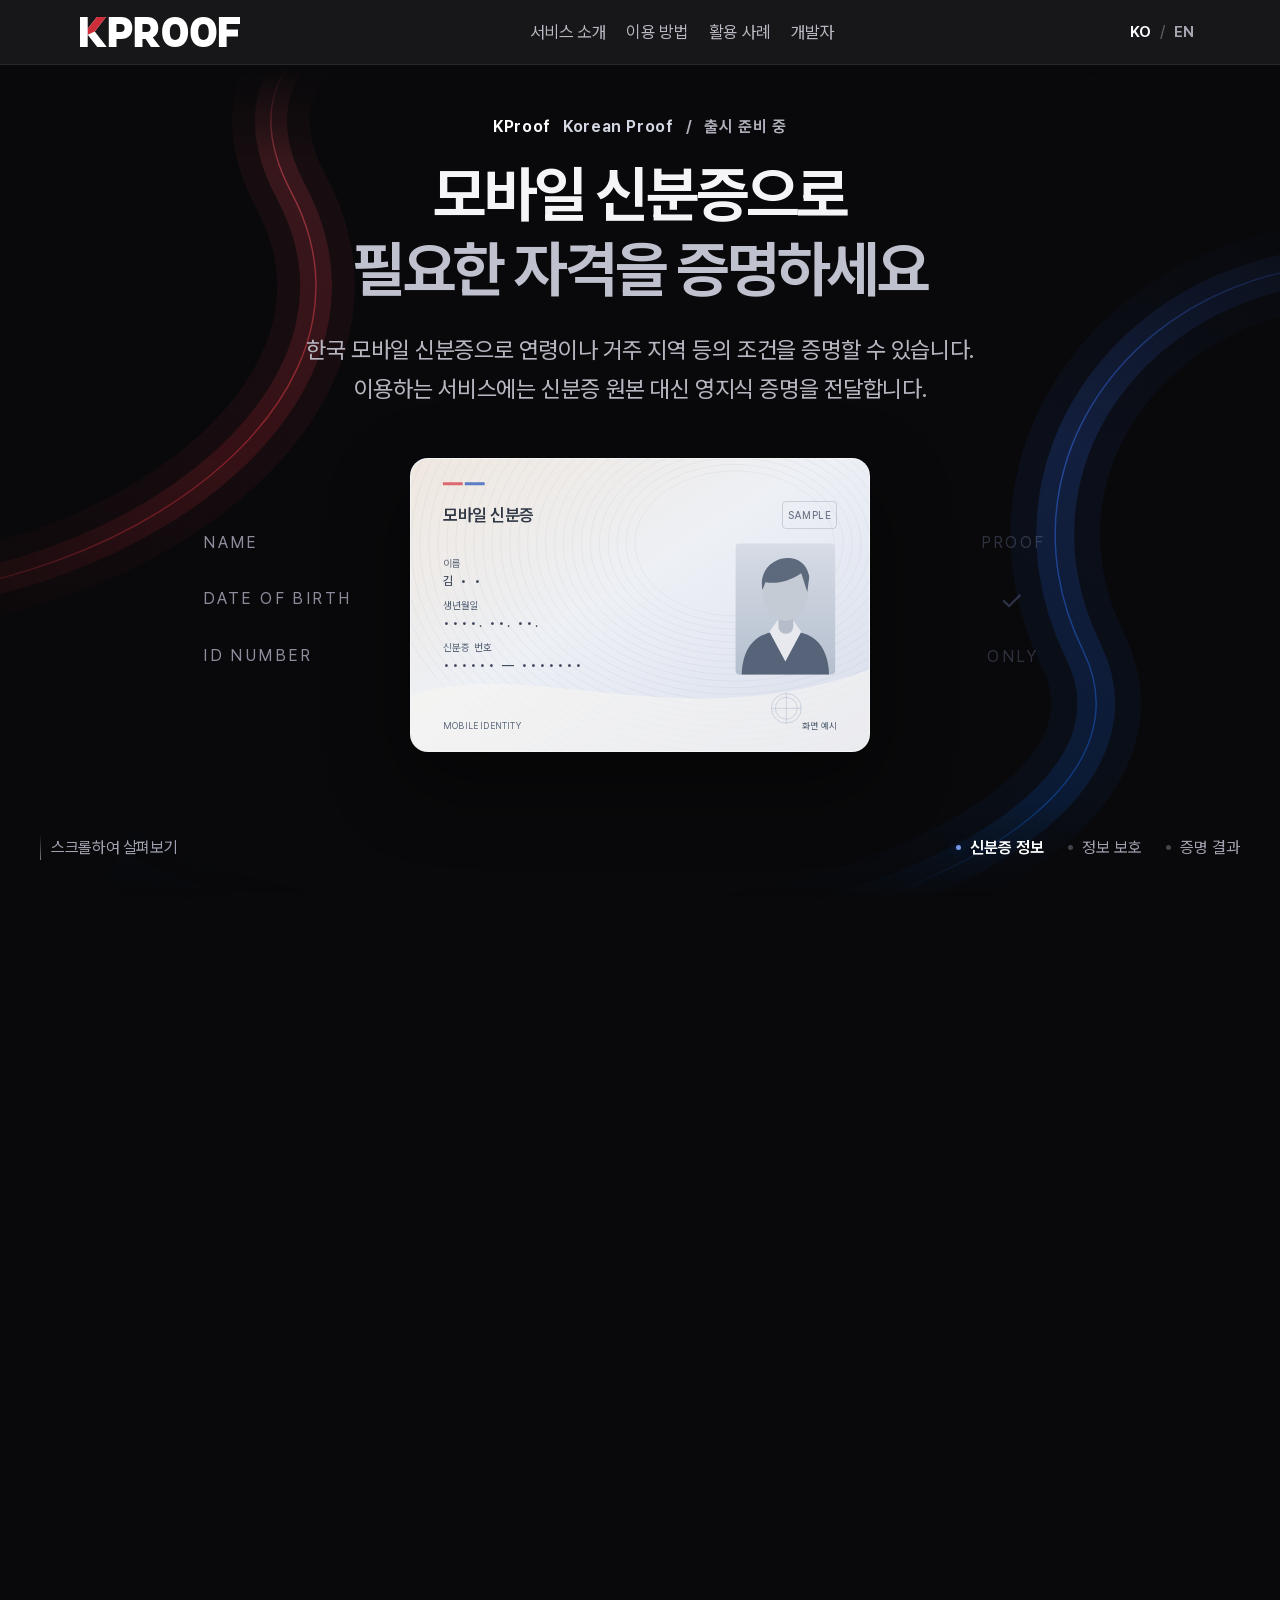
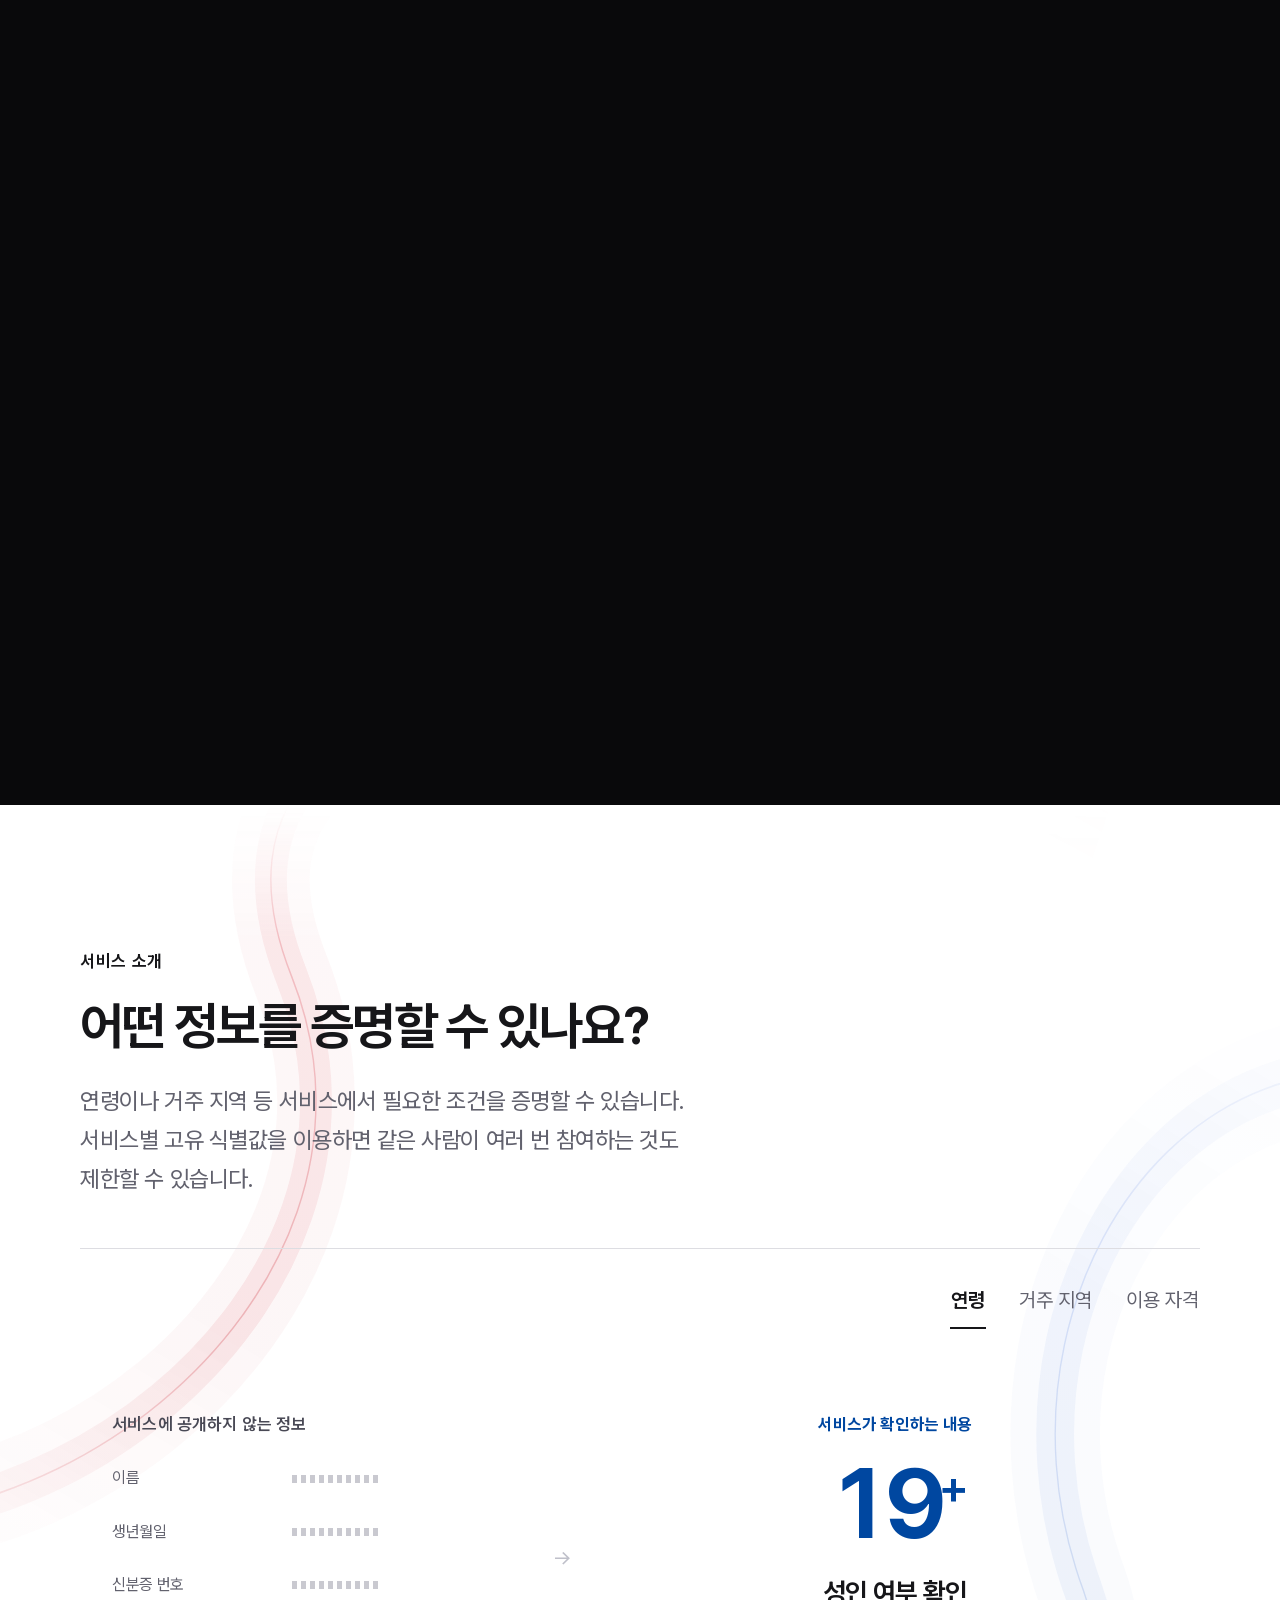
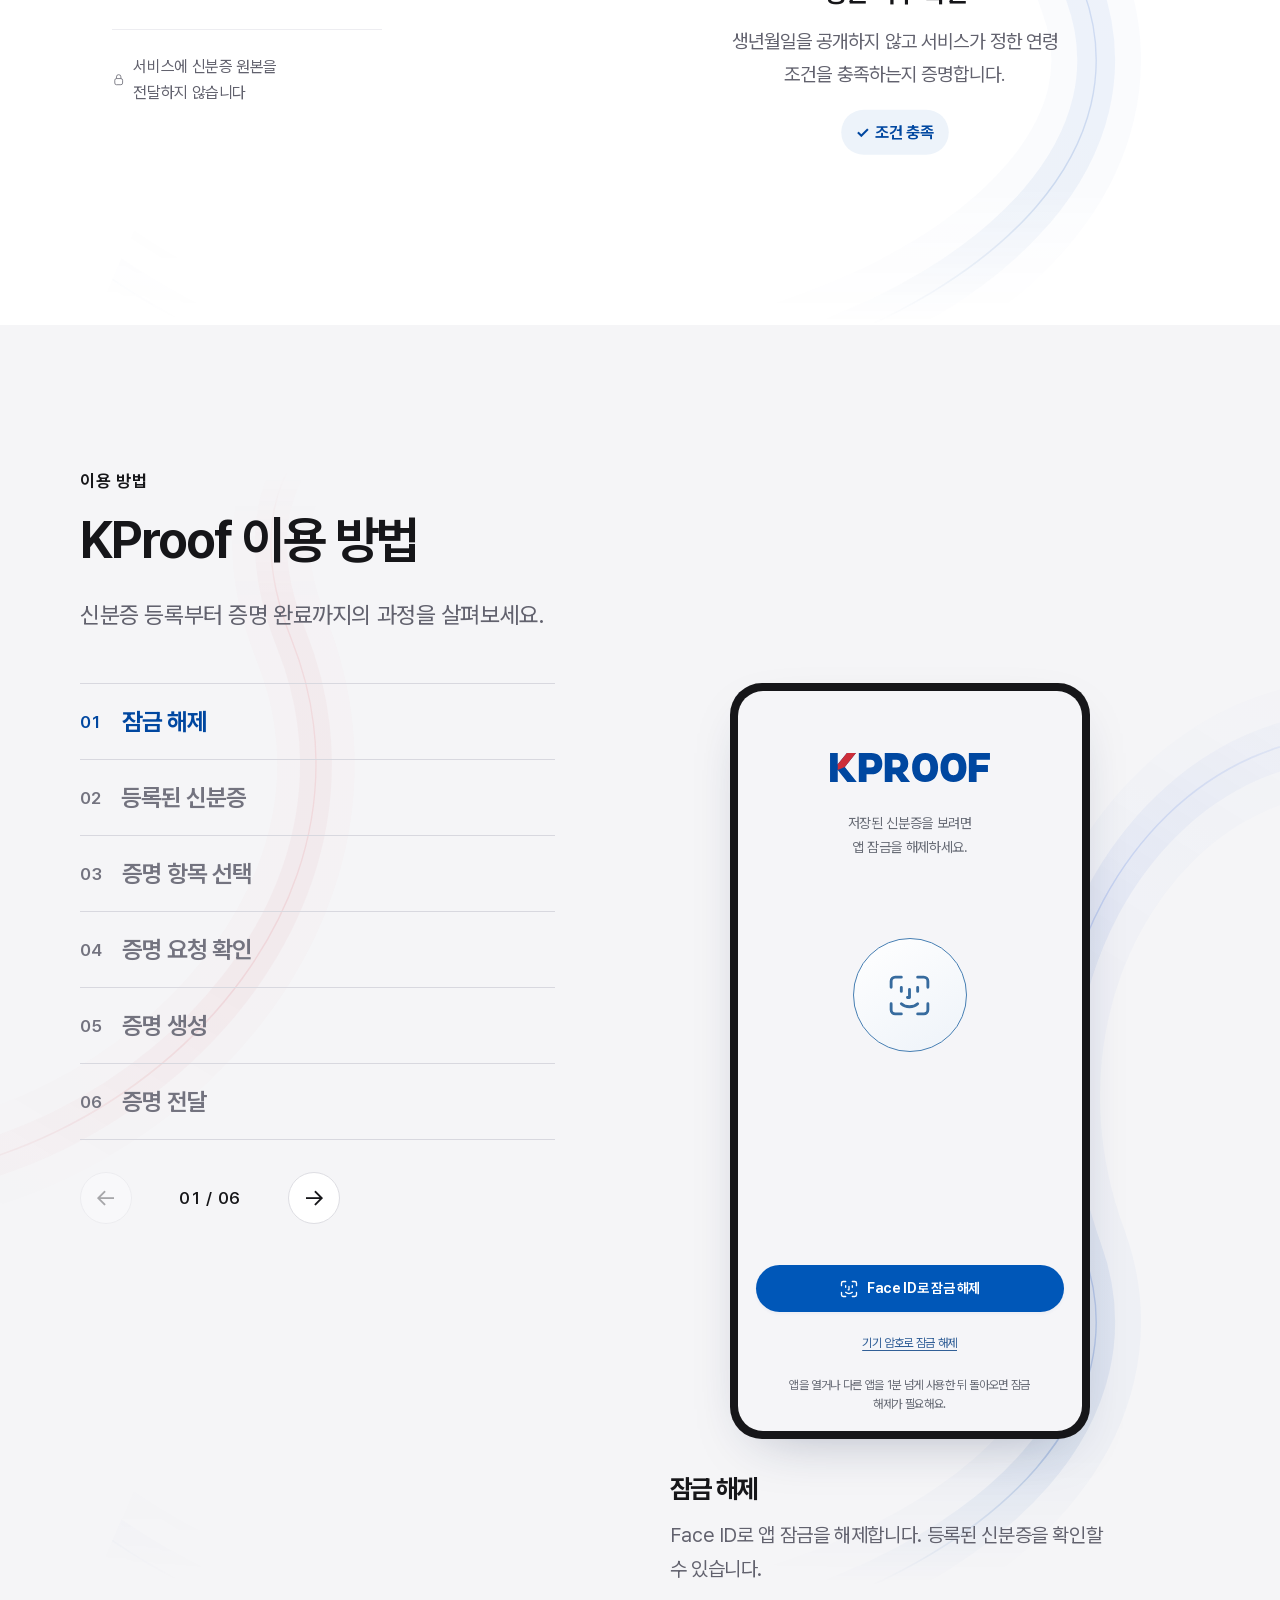
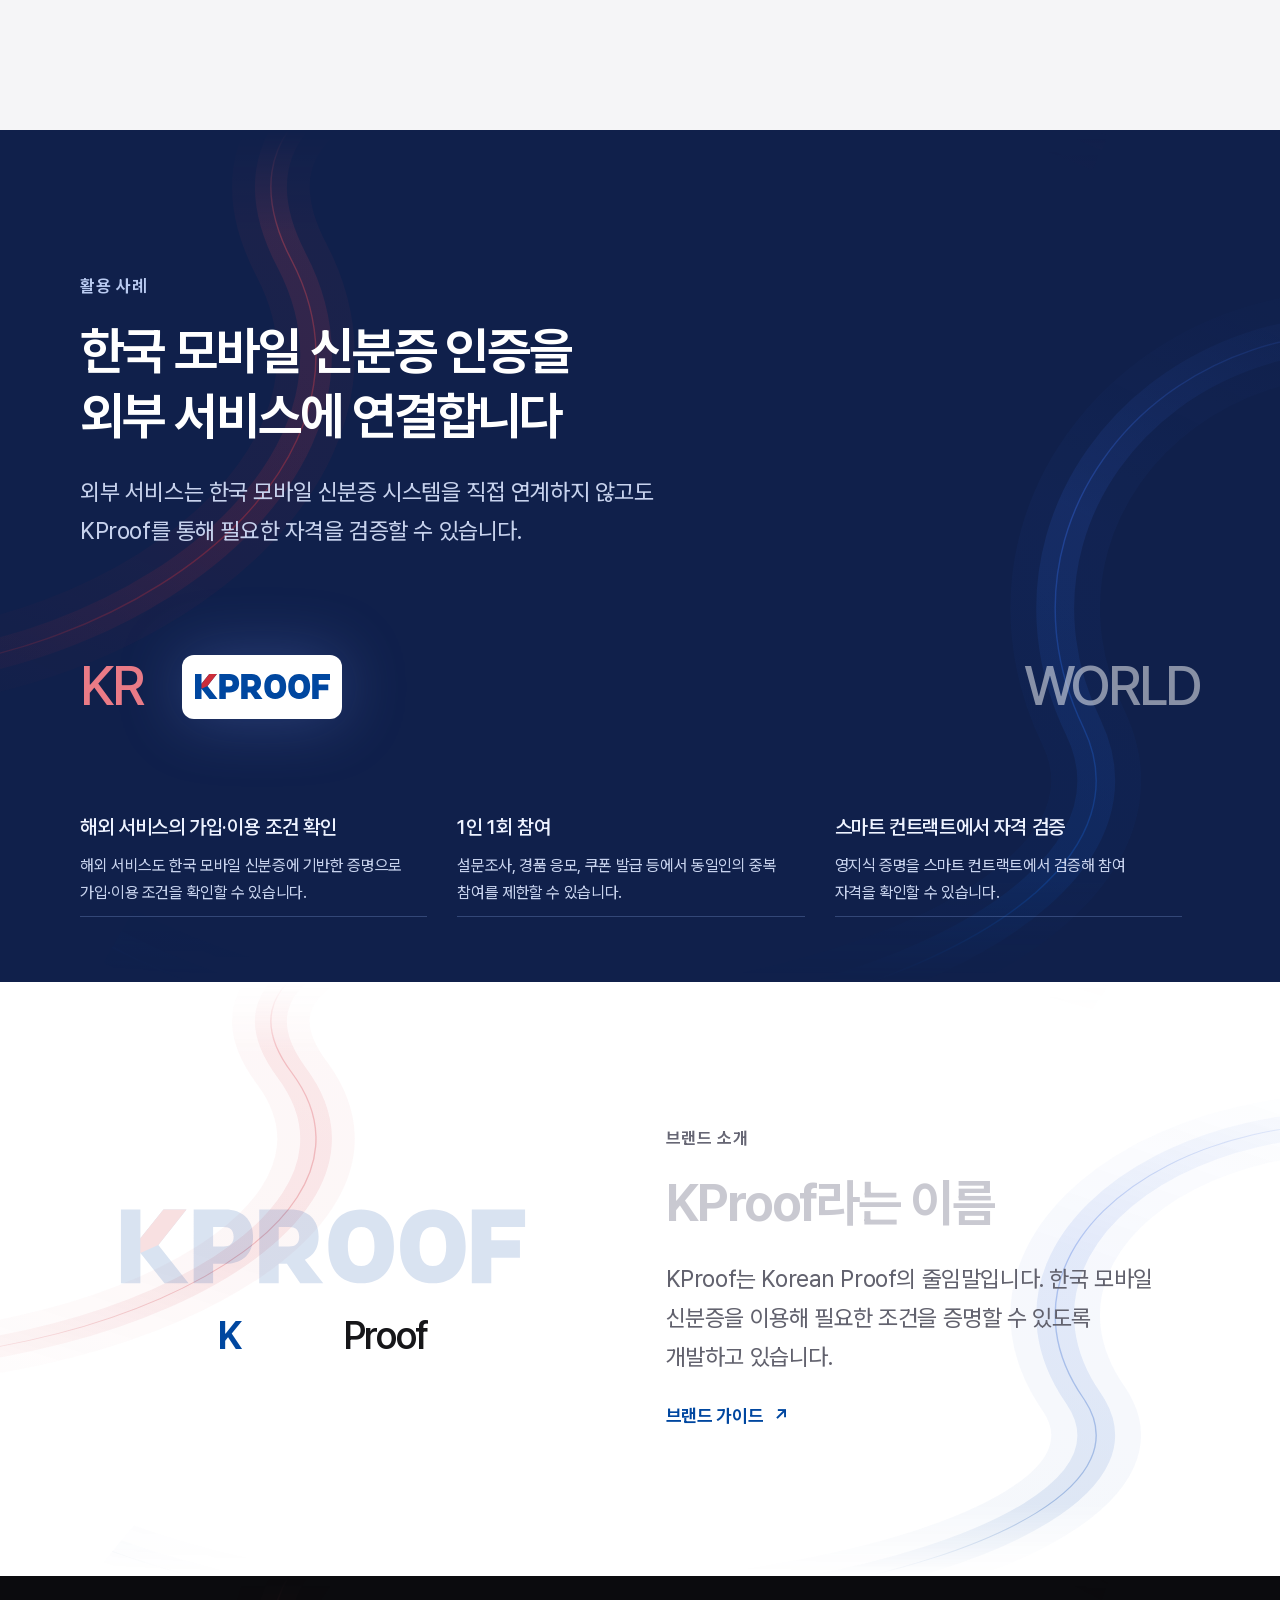
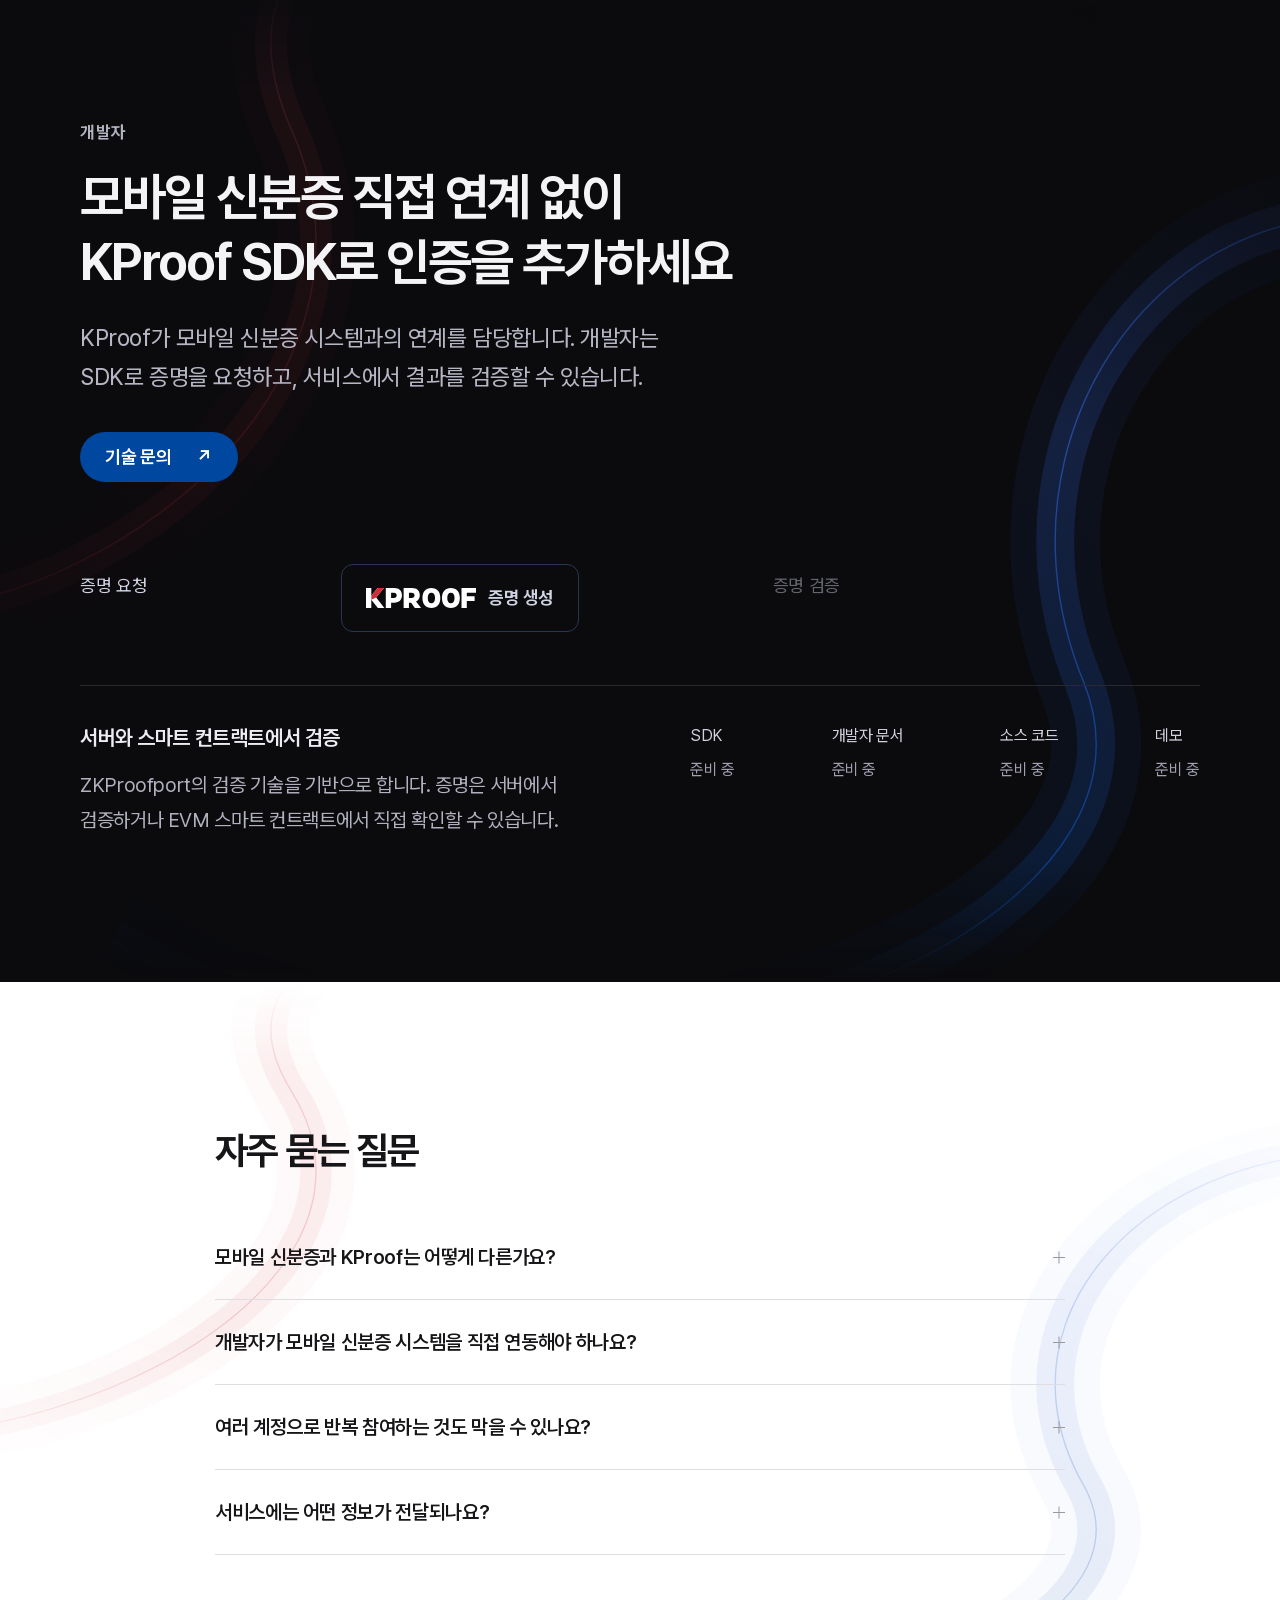
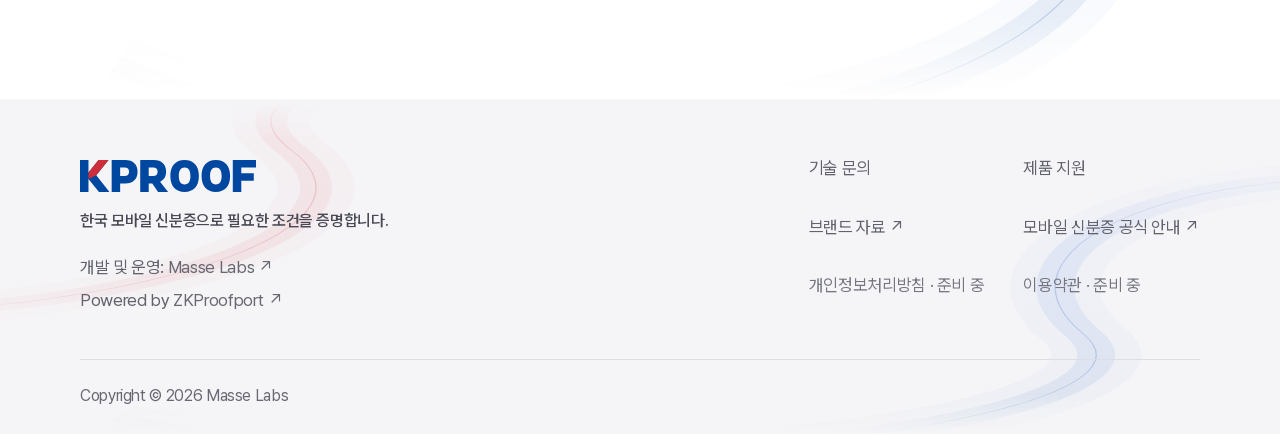
==== commit 7abcd16f: "Clarify duplicate participation use cases and FAQ" ====
--- a/index.html
+++ b/index.html
@@ -28,7 +28,7 @@
 <div class="proof-explorer reveal" data-proof="age"><div class="proof-tabs" role="tablist" data-i18n-aria="proofTabs" aria-label="증명 항목 선택"><button role="tab" type="button" id="tab-age" data-proof="age" aria-selected="true" aria-controls="proof-panel" tabindex="0" data-i18n="proofAge">연령</button><button role="tab" type="button" id="tab-region" data-proof="region" aria-selected="false" aria-controls="proof-panel" tabindex="-1" data-i18n="proofRegion">거주 지역</button><button role="tab" type="button" id="tab-eligibility" data-proof="eligibility" aria-selected="false" aria-controls="proof-panel" tabindex="-1" data-i18n="proofEligibility">이용 자격</button></div>
 <div class="proof-panel" id="proof-panel" role="tabpanel" aria-labelledby="tab-age" tabindex="0"><div class="explorer-private"><p class="micro-label" data-i18n="notShared">서비스에 공개하지 않는 정보</p><div><span data-i18n="name">이름</span><i></i></div><div><span data-i18n="birth">생년월일</span><i></i></div><div><span data-i18n="idNumber">신분증 번호</span><i></i></div><p class="private-caption"><svg viewBox="0 0 24 24" aria-hidden="true"><rect x="5" y="10" width="14" height="11" rx="3"/><path d="M8 10V7a4 4 0 0 1 8 0v3"/></svg><span data-i18n="privateLabel">서비스에 신분증 원본을 전달하지 않습니다</span></p></div><div class="explorer-seam" aria-hidden="true"><span>→</span></div><div class="explorer-result" aria-live="polite" aria-atomic="true"><p class="micro-label" data-i18n="shared">서비스가 확인하는 내용</p><div class="result-display" id="result-display" aria-hidden="true">19<span>+</span></div><h3 id="proof-title" data-i18n="proofAgeTitle">성인 여부 확인</h3><p id="proof-description" data-i18n="proofAgeText">생년월일을 공개하지 않고 서비스가 정한 연령 조건을 충족하는지 증명합니다.</p><span class="result-badge"><span aria-hidden="true">✓</span><span data-i18n="met">조건 충족</span></span></div></div></div></div></section>
 <section id="how-it-works" class="section how-section app-walkthrough" aria-labelledby="how-title"><div class="container journey-sticky" data-ambient="soft"><div class="ambient-field" aria-hidden="true"></div><div class="section-heading"><p class="eyebrow" data-i18n="how">이용 방법</p><h2 id="how-title" data-i18n="howTitle">KProof 이용 방법</h2><p class="section-intro" data-i18n="howIntro">신분증 등록부터 증명 완료까지의 과정을 살펴보세요.</p></div><div class="journey"><div class="journey-navigation"><div class="journey-steps" role="tablist" aria-orientation="vertical" data-i18n-aria="journeyTabs" aria-label="이용 단계 선택"><button type="button" role="tab" id="step-tab-0" data-step="0" aria-selected="true" aria-controls="journey-panel" tabindex="0"><span class="step-number">01</span><span><strong data-i18n="appStep1">잠금 해제</strong></span></button><button type="button" role="tab" id="step-tab-1" data-step="1" aria-selected="false" aria-controls="journey-panel" tabindex="-1"><span class="step-number">02</span><span><strong data-i18n="appStep2">등록된 신분증</strong></span></button><button type="button" role="tab" id="step-tab-2" data-step="2" aria-selected="false" aria-controls="journey-panel" tabindex="-1"><span class="step-number">03</span><span><strong data-i18n="appStep3">증명 항목 선택</strong></span></button><button type="button" role="tab" id="step-tab-3" data-step="3" aria-selected="false" aria-controls="journey-panel" tabindex="-1"><span class="step-number">04</span><span><strong data-i18n="appStep4">증명 요청 확인</strong></span></button><button type="button" role="tab" id="step-tab-4" data-step="4" aria-selected="false" aria-controls="journey-panel" tabindex="-1"><span class="step-number">05</span><span><strong data-i18n="appStep5">증명 생성</strong></span></button><button type="button" role="tab" id="step-tab-5" data-step="5" aria-selected="false" aria-controls="journey-panel" tabindex="-1"><span class="step-number">06</span><span><strong data-i18n="appStep6">증명 전달</strong></span></button></div><div class="app-step-controls"><button type="button" data-step-prev disabled data-i18n-aria="previousStep" aria-label="이전 단계">←</button><span class="app-step-counter" data-i18n-aria="appStepStatus" aria-label="현재 이용 단계">01 / 06</span><button type="button" data-step-next data-i18n-aria="nextStep" aria-label="다음 단계">→</button></div></div><div id="journey-panel" class="journey-panel" role="tabpanel" aria-labelledby="step-tab-0" tabindex="0" data-step="0"><div class="app-stage" data-step-screen="0"><figure class="app-phone"><div class="demo-screen demo-lock"><div class="demo-lock-intro"><img class="demo-logo" src="assets/logo.svg" width="789" height="144" alt="KProof"><p data-i18n="uiLockIntro">저장된 신분증을 보려면<br>앱 잠금을 해제하세요.</p></div><div class="demo-face"><svg class="demo-icon " viewBox="0 0 24 24" fill="none" stroke="currentColor" stroke-width="1.6" stroke-linecap="round" stroke-linejoin="round" aria-hidden="true"><path d="M8 3H5a2 2 0 0 0-2 2v3m13-5h3a2 2 0 0 1 2 2v3M3 16v3a2 2 0 0 0 2 2h3m13-5v3a2 2 0 0 1-2 2h-3M8 8v2m8-2v2m-4-1v4h-1m-3 3c2 2 6 2 8 0"/></svg></div><div class="demo-bottom"><div class="demo-primary"><svg class="demo-icon " viewBox="0 0 24 24" fill="none" stroke="currentColor" stroke-width="1.6" stroke-linecap="round" stroke-linejoin="round" aria-hidden="true"><path d="M8 3H5a2 2 0 0 0-2 2v3m13-5h3a2 2 0 0 1 2 2v3M3 16v3a2 2 0 0 0 2 2h3m13-5v3a2 2 0 0 1-2 2h-3M8 8v2m8-2v2m-4-1v4h-1m-3 3c2 2 6 2 8 0"/></svg><span data-i18n="uiUnlock">Face ID로 잠금 해제</span></div><p class="demo-link" data-i18n="uiPasscode">기기 암호로 잠금 해제</p><p class="demo-fine" data-i18n="uiLockNote">앱을 열거나 다른 앱을 1분 넘게 사용한 뒤 돌아오면 잠금 해제가 필요해요.</p></div></div></figure><div class="app-stage-caption"><h3 data-i18n="appStep1">잠금 해제</h3><p data-i18n="appStep1Text">Face ID로 앱 잠금을 해제합니다. 등록된 신분증을 확인할 수 있습니다.</p></div></div><div class="app-stage" data-step-screen="1" hidden><figure class="app-phone"><div class="demo-screen demo-wallet"><div class="demo-toolbar"><img class="demo-logo" src="assets/logo.svg" width="789" height="144" alt="KProof"><div class="demo-tools"><span><svg class="demo-icon " viewBox="0 0 24 24" fill="none" stroke="currentColor" stroke-width="1.6" stroke-linecap="round" stroke-linejoin="round" aria-hidden="true"><path d="M8 3H5a2 2 0 0 0-2 2v3m13-5h3a2 2 0 0 1 2 2v3M3 16v3a2 2 0 0 0 2 2h3m13-5v3a2 2 0 0 1-2 2h-3M8 8v2m8-2v2m-4-1v4h-1m-3 3c2 2 6 2 8 0"/></svg></span><span><svg class="demo-icon " viewBox="0 0 24 24" fill="none" stroke="currentColor" stroke-width="1.6" stroke-linecap="round" stroke-linejoin="round" aria-hidden="true"><path d="M12 5v14M5 12h14"/></svg></span></div></div><div class="demo-panel demo-summary"><strong data-i18n="uiWalletSummary">이 신분증으로 확인할 수 있는 항목 3가지</strong><span class="demo-muted" data-i18n="uiExpand">펼치기</span></div><div class="demo-id-stack"><div class="demo-id-band band-black"><strong data-i18n="uiDriver">모바일 운전면허증</strong><span data-i18n="uiLicense">면허</span></div><div class="demo-id-band band-red"><strong data-i18n="uiVeteran">모바일 국가보훈등록증</strong><span data-i18n="uiVeteranTag">보훈</span></div><div class="demo-id-band band-navy"><strong data-i18n="uiResident">모바일 외국인등록증</strong><span data-i18n="uiResidentTag">외국인</span></div><div class="demo-id-band band-blue"><strong data-i18n="uiNational">모바일 주민등록증</strong><span data-i18n="uiIDTag">주민</span></div><div class="demo-credential"><div class="demo-person"><div class="demo-avatar"><svg class="demo-icon " viewBox="0 0 24 24" fill="none" stroke="currentColor" stroke-width="1.6" stroke-linecap="round" stroke-linejoin="round" aria-hidden="true"><circle cx="12" cy="8" r="4" fill="currentColor" stroke="none"/><path d="M3 23v-2a9 9 0 0 1 18 0v2" fill="currentColor" stroke="none"/></svg></div><div><span class="demo-field" data-i18n="name">이름</span><strong data-i18n="uiHolder">홍길동</strong><span class="demo-field" data-i18n="birth">생년월일</span><strong>1990.01.01</strong><span class="demo-field" data-i18n="uiAddress">주소</span><strong data-i18n="uiCity">전북특별자치도 전주시</strong></div></div><div class="demo-issued"><svg class="demo-icon " viewBox="0 0 24 24" fill="none" stroke="currentColor" stroke-width="1.6" stroke-linecap="round" stroke-linejoin="round" aria-hidden="true"><path d="m12 3 8 3v6c0 5-8 9-8 9s-8-4-8-9V6Z"/><path d="m8 12 3 3 5-6"/></svg><span data-i18n="uiIssuer">정부 전자서명 확인 완료</span></div><p class="demo-fine" data-i18n="uiIssued">모바일 신분증 앱에서 발급 · 2026.10.27</p></div></div><div class="demo-actions"><div class="demo-secondary"><span data-i18n="uiHide">정보 가리기</span></div><div class="demo-primary"><span data-i18n="uiProve">증명하기</span></div></div><div class="demo-nav"><div class="is-selected"><svg class="demo-icon " viewBox="0 0 24 24" fill="none" stroke="currentColor" stroke-width="1.6" stroke-linecap="round" stroke-linejoin="round" aria-hidden="true"><rect x="3" y="5" width="18" height="14" rx="3"/><path d="M3 9h18"/></svg><span data-i18n="uiWallet">신분증</span></div><div><svg class="demo-icon " viewBox="0 0 24 24" fill="none" stroke="currentColor" stroke-width="1.6" stroke-linecap="round" stroke-linejoin="round" aria-hidden="true"><path d="m12 3 8 3v6c0 5-8 9-8 9s-8-4-8-9V6Z"/><path d="m8 12 3 3 5-6"/></svg><span data-i18n="uiProof">증명</span></div><div><svg class="demo-icon " viewBox="0 0 24 24" fill="none" stroke="currentColor" stroke-width="1.6" stroke-linecap="round" stroke-linejoin="round" aria-hidden="true"><path d="M3 10a9 9 0 1 1 1 7M3 4v6h6m3-3v6l4 2"/></svg><span data-i18n="uiHistory">기록</span></div><div><svg class="demo-icon " viewBox="0 0 24 24" fill="none" stroke="currentColor" stroke-width="1.6" stroke-linecap="round" stroke-linejoin="round" aria-hidden="true"><circle cx="12" cy="12" r="3"/><path d="M12 2v3m0 14v3M2 12h3m14 0h3M5 5l2 2m10 10 2 2M5 19l2-2M17 7l2-2"/></svg><span data-i18n="uiSettings">설정</span></div></div></div></figure><div class="app-stage-caption"><h3 data-i18n="appStep2">등록된 신분증</h3><p data-i18n="appStep2Text">처음 이용할 때 모바일 신분증 앱에서 신분증을 가져와 등록합니다. 이후 증명에 사용할 신분증을 선택할 수 있습니다.</p></div></div><div class="app-stage" data-step-screen="2" hidden><figure class="app-phone"><div class="demo-screen demo-choose"><h4 data-i18n="uiProof">증명</h4><p class="demo-muted" data-i18n="uiProofIntro">증명할 항목을 선택하세요. 신분증 원본은 서비스에 전달하지 않아요.</p><div class="demo-qr"><svg class="demo-icon " viewBox="0 0 24 24" fill="none" stroke="currentColor" stroke-width="1.6" stroke-linecap="round" stroke-linejoin="round" aria-hidden="true"><path d="M8 3H3v5m13-5h5v5M3 16v5h5m13-5v5h-5M8 8h2v2H8zm6 0h2v2h-2zm-6 6h2v2H8zm6 0h2v2h-2z"/></svg><div><strong data-i18n="uiQR">증명 요청 QR 스캔</strong><small data-i18n="uiQRNote">서비스 화면의 QR 코드를 스캔하세요</small></div></div><p class="demo-section-label" data-i18n="uiCanProve">증명할 수 있는 항목</p><div class="demo-panel demo-proof-option"><div class="demo-option-title"><strong data-i18n="uiIdentity">본인 확인</strong><span class="demo-source-tag" data-i18n="uiIDSource">주민등록증</span></div><p class="demo-fine" data-i18n="uiIdentityNote">유효한 모바일 신분증을 가지고 있는지 확인해요</p></div><div class="demo-panel demo-proof-option"><div class="demo-option-title"><strong data-i18n="uiAge">나이</strong><span class="demo-source-tag" data-i18n="uiIDSource">주민등록증</span></div><p class="demo-fine" data-i18n="uiAgeNote">생년월일 공개 없이 연령 조건을 증명해요</p></div><div class="demo-panel demo-proof-option"><div class="demo-option-title"><strong data-i18n="uiRegion">거주 시·도</strong><span class="demo-source-tag" data-i18n="uiIDSource">주민등록증</span></div><p class="demo-fine" data-i18n="uiRegionNote">상세 주소를 공개하지 않고 거주 시·도를 증명해요</p></div><p class="demo-fine demo-proof-foot" data-i18n="uiProofFoot">기본 신분증을 설정하면 다음에도 같은 신분증이 선택돼요.</p><div class="demo-nav"><div><svg class="demo-icon " viewBox="0 0 24 24" fill="none" stroke="currentColor" stroke-width="1.6" stroke-linecap="round" stroke-linejoin="round" aria-hidden="true"><rect x="3" y="5" width="18" height="14" rx="3"/><path d="M3 9h18"/></svg><span data-i18n="uiWallet">신분증</span></div><div class="is-selected"><svg class="demo-icon " viewBox="0 0 24 24" fill="none" stroke="currentColor" stroke-width="1.6" stroke-linecap="round" stroke-linejoin="round" aria-hidden="true"><path d="m12 3 8 3v6c0 5-8 9-8 9s-8-4-8-9V6Z"/><path d="m8 12 3 3 5-6"/></svg><span data-i18n="uiProof">증명</span></div><div><svg class="demo-icon " viewBox="0 0 24 24" fill="none" stroke="currentColor" stroke-width="1.6" stroke-linecap="round" stroke-linejoin="round" aria-hidden="true"><path d="M3 10a9 9 0 1 1 1 7M3 4v6h6m3-3v6l4 2"/></svg><span data-i18n="uiHistory">기록</span></div><div><svg class="demo-icon " viewBox="0 0 24 24" fill="none" stroke="currentColor" stroke-width="1.6" stroke-linecap="round" stroke-linejoin="round" aria-hidden="true"><circle cx="12" cy="12" r="3"/><path d="M12 2v3m0 14v3M2 12h3m14 0h3M5 5l2 2m10 10 2 2M5 19l2-2M17 7l2-2"/></svg><span data-i18n="uiSettings">설정</span></div></div></div></figure><div class="app-stage-caption"><h3 data-i18n="appStep3">증명 항목 선택</h3><p data-i18n="appStep3Text">본인 확인, 나이, 거주 시·도 중 증명할 항목을 선택합니다. QR 코드로 서비스의 증명 요청을 받을 수도 있습니다.</p></div></div><div class="app-stage" data-step-screen="3" hidden><figure class="app-phone"><div class="demo-screen demo-request"><div class="demo-request-meta"><strong data-i18n="uiRequest">증명 요청</strong><span data-i18n="uiTimeLeft">4:52 남음</span></div><div class="demo-service"><img src="brand/assets/symbol-color.svg" width="40" height="40" alt=""><div><strong data-i18n="uiDemo">KProof 데모</strong><span>stg-demo.koreanproof.com</span></div></div><h4 data-i18n="uiRequestTitle">만 19세 이상인지<br>확인해 주세요</h4><div class="demo-panel demo-source"><svg class="demo-icon " viewBox="0 0 24 24" fill="none" stroke="currentColor" stroke-width="1.6" stroke-linecap="round" stroke-linejoin="round" aria-hidden="true"><rect x="3" y="5" width="18" height="14" rx="3"/><path d="M3 9h18"/></svg><strong data-i18n="uiSource">모바일 주민등록증으로 증명</strong><span class="demo-link" data-i18n="uiChange">바꾸기</span></div><div class="demo-panel demo-sharing"><h5 data-i18n="uiShared">서비스가 확인하는 내용</h5><div class="demo-check-row"><svg class="demo-icon " viewBox="0 0 24 24" fill="none" stroke="currentColor" stroke-width="1.6" stroke-linecap="round" stroke-linejoin="round" aria-hidden="true"><path d="m5 12 4 4L19 6"/></svg><div><span data-i18n="uiAgeFact">만 19세 이상 여부</span></div></div><div class="demo-check-row"><svg class="demo-icon " viewBox="0 0 24 24" fill="none" stroke="currentColor" stroke-width="1.6" stroke-linecap="round" stroke-linejoin="round" aria-hidden="true"><path d="m5 12 4 4L19 6"/></svg><div><span data-i18n="uiNullifier">중복 참여 확인값</span><p class="demo-fine" data-i18n="uiNullifierNote">이 서비스에서만 사용하는 값이에요</p></div></div></div><div class="demo-panel demo-private"><h5 data-i18n="uiPrivate">서비스에 공개하지 않는 정보</h5><div class="demo-private-fields"><span data-i18n="name">이름</span><span data-i18n="birth">생년월일</span><span data-i18n="uiLicenseNumber">면허 번호</span><span data-i18n="uiAddress">주소</span><span data-i18n="uiPhoto">사진</span></div></div><div class="demo-bottom"><div class="demo-primary"><svg class="demo-icon " viewBox="0 0 24 24" fill="none" stroke="currentColor" stroke-width="1.6" stroke-linecap="round" stroke-linejoin="round" aria-hidden="true"><path d="M8 3H5a2 2 0 0 0-2 2v3m13-5h3a2 2 0 0 1 2 2v3M3 16v3a2 2 0 0 0 2 2h3m13-5v3a2 2 0 0 1-2 2h-3M8 8v2m8-2v2m-4-1v4h-1m-3 3c2 2 6 2 8 0"/></svg><span data-i18n="uiApprove">Face ID로 확인하고 증명</span></div><p class="demo-secondary-link" data-i18n="uiDecline">요청 거절</p></div></div></figure><div class="app-stage-caption"><h3 data-i18n="appStep4">증명 요청 확인</h3><p data-i18n="appStep4Text">서비스가 확인하려는 조건과 전달할 정보를 확인한 뒤 승인합니다.</p></div></div><div class="app-stage" data-step-screen="4" hidden><figure class="app-phone"><div class="demo-screen demo-creating"><div class="demo-progress"><svg viewBox="0 0 120 120" aria-hidden="true"><circle class="demo-progress-track" cx="60" cy="60" r="52"/><circle class="demo-progress-value" cx="60" cy="60" r="52" pathLength="100"/></svg><strong>48<span>%</span></strong></div><h4 data-i18n="uiCreating">증명을 생성하고 있어요</h4><p class="demo-muted" data-i18n="uiCreatingNote">휴대폰에서 영지식 증명을 생성하고 있어요.<br>신분증 원본은 요청한 서비스에 전달되지 않아요.</p><div class="demo-tasks"><div class="demo-task is-done"><span class="demo-task-state"><svg class="demo-icon " viewBox="0 0 24 24" fill="none" stroke="currentColor" stroke-width="1.6" stroke-linecap="round" stroke-linejoin="round" aria-hidden="true"><path d="m5 12 4 4L19 6"/></svg></span><span data-i18n="uiSignature">정부 전자서명 확인</span></div><div class="demo-task is-current"><span class="demo-task-state"></span><span data-i18n="uiAgeCheck">만 19세 이상 여부 확인</span></div><div class="demo-task is-pending"><span class="demo-task-state"></span><span data-i18n="uiZK">영지식 증명 생성</span></div><div class="demo-task is-pending"><span class="demo-task-state"></span><span data-i18n="uiSend">KProof 데모로 증명 전송</span></div></div><div class="demo-bottom"><p class="demo-link" data-i18n="uiViewOriginal">내 신분증 정보 보기</p><div class="demo-cancel"><span data-i18n="uiCancel">취소</span></div></div></div></figure><div class="app-stage-caption"><h3 data-i18n="appStep5">증명 생성</h3><p data-i18n="appStep5Text">등록한 신분증으로 휴대폰에서 영지식 증명을 생성합니다. 신분증 원본은 요청한 서비스에 전달하지 않습니다.</p></div></div><div class="app-stage" data-step-screen="5" hidden><figure class="app-phone"><div class="demo-screen demo-sent"><div class="demo-success"><svg class="demo-icon " viewBox="0 0 24 24" fill="none" stroke="currentColor" stroke-width="1.6" stroke-linecap="round" stroke-linejoin="round" aria-hidden="true"><path d="m5 12 4 4L19 6"/></svg></div><h4 data-i18n="uiSent">증명을 전송했어요</h4><p class="demo-muted" data-i18n="uiSentNote">KProof 데모에 연령 증명과 검증에 필요한 데이터를 전송했어요.</p><div class="demo-panel "><dl class="demo-receipt"><div><dt data-i18n="uiRecipient">요청한 서비스</dt><dd data-i18n="uiDemo">KProof 데모</dd></div><div><dt data-i18n="uiVerified">증명 항목</dt><dd data-i18n="age">만 19세 이상</dd></div><div><dt data-i18n="uiDuration">증명 생성 시간</dt><dd data-i18n="uiDurationValue">6.1초</dd></div><div><dt data-i18n="uiWhen">전송 일시</dt><dd>2026.10.27 19:12</dd></div></dl></div><div class="demo-bottom"><div class="demo-primary"><span data-i18n="uiReturn">서비스로 돌아가기</span></div><p class="demo-link" data-i18n="uiViewHistory">기록에서 보기</p></div></div></figure><div class="app-stage-caption"><h3 data-i18n="appStep6">증명 전달</h3><p data-i18n="appStep6Text">요청한 서비스에 증명과 검증에 필요한 공개 데이터를 전달합니다. 서비스는 이를 검증해 조건 충족 여부를 확인합니다.</p></div></div></div></div></div></section>
-<section id="use-cases" class="use-section" aria-labelledby="uses-title" data-ambient="dark"><div class="ambient-field" aria-hidden="true"></div><div class="container"><div class="use-heading reveal"><p class="eyebrow" data-i18n="uses">활용 사례</p><h2 id="uses-title" data-i18n="usesTitle">한국 모바일 신분증 인증을<br>외부 서비스에 연결합니다</h2><p data-i18n="usesIntro">외부 서비스는 한국 모바일 신분증 시스템을 직접 연계하지 않고도 KProof를 통해 필요한 자격을 검증할 수 있습니다.</p></div><div class="world-route reveal" aria-hidden="true"><span class="route-origin">KR</span><div class="route-track"><i></i><i></i><i></i><span class="route-proof"><img src="assets/logo.svg" alt="" width="789" height="144"></span></div><span class="route-destination">WORLD</span></div><div class="use-pills reveal"><span><span data-i18n="use1">해외 서비스의 가입·이용 조건 확인</span><small data-i18n="use1Text">해외 서비스도 한국 모바일 신분증에 기반한 증명으로 가입·이용 조건을 확인할 수 있습니다.</small></span><span><span data-i18n="use2">1인 1회 참여</span><small data-i18n="use2Text">이벤트나 투표에서 동일인이 여러 번 참여하는 것을 제한할 수 있습니다.</small></span><span><span data-i18n="use3">스마트 컨트랙트에서 자격 검증</span><small data-i18n="use3Text">영지식 증명을 스마트 컨트랙트에서 검증해 참여 자격을 확인할 수 있습니다.</small></span></div></div></section>
+<section id="use-cases" class="use-section" aria-labelledby="uses-title" data-ambient="dark"><div class="ambient-field" aria-hidden="true"></div><div class="container"><div class="use-heading reveal"><p class="eyebrow" data-i18n="uses">활용 사례</p><h2 id="uses-title" data-i18n="usesTitle">한국 모바일 신분증 인증을<br>외부 서비스에 연결합니다</h2><p data-i18n="usesIntro">외부 서비스는 한국 모바일 신분증 시스템을 직접 연계하지 않고도 KProof를 통해 필요한 자격을 검증할 수 있습니다.</p></div><div class="world-route reveal" aria-hidden="true"><span class="route-origin">KR</span><div class="route-track"><i></i><i></i><i></i><span class="route-proof"><img src="assets/logo.svg" alt="" width="789" height="144"></span></div><span class="route-destination">WORLD</span></div><div class="use-pills reveal"><span><span data-i18n="use1">해외 서비스의 가입·이용 조건 확인</span><small data-i18n="use1Text">해외 서비스도 한국 모바일 신분증에 기반한 증명으로 가입·이용 조건을 확인할 수 있습니다.</small></span><span><span data-i18n="use2">1인 1회 참여</span><small data-i18n="use2Text">설문조사, 경품 응모, 쿠폰 발급 등에서 동일인의 중복 참여를 제한할 수 있습니다.</small></span><span><span data-i18n="use3">스마트 컨트랙트에서 자격 검증</span><small data-i18n="use3Text">영지식 증명을 스마트 컨트랙트에서 검증해 참여 자격을 확인할 수 있습니다.</small></span></div></div></section>
 <section class="brand-story section" aria-labelledby="mark-title" data-ambient="light"><div class="ambient-field" aria-hidden="true"></div><div class="container brand-story-grid"><div class="brand-symbol"><svg aria-hidden="true" class="principle-mark" viewBox="0 0 789 144"><g fill="#0047A0"><g transform="translate(0)"><g class="wordmark-letter letter-k"><path d="M0 0H38V56L83 0H128L73 69L132 144H85L38 85V144H0Z"/><path class="mark-accent" fill="#CD2E3A" d="M38 56L83 0H128L73 69L38 85Z"/></g></g><g transform="translate(142)"><g class="wordmark-letter letter-p"><path fill-rule="evenodd" d="M0 0H61C96 0 116 20 116 53S96 106 61 106H38V144H0ZM38 34V72H58C71 72 78 66 78 53S71 34 58 34Z"/></g></g><g transform="translate(270)"><g class="wordmark-letter letter-r"><path fill-rule="evenodd" d="M0 0H61C96 0 116 20 116 53C116 75 106 90 89 98L125 144H80L54 106H38V144H0ZM38 34V72H58C71 72 78 66 78 53S71 34 58 34Z"/></g></g><g transform="translate(405)"><g class="wordmark-letter letter-o1"><path fill-rule="evenodd" d="M64 0C105 0 128 27 128 72S105 144 64 144S0 117 0 72S23 0 64 0ZM64 34C46 34 38 48 38 72S46 110 64 110S90 96 90 72S82 34 64 34Z"/></g></g><g transform="translate(545)"><g class="wordmark-letter letter-o2"><path fill-rule="evenodd" d="M64 0C105 0 128 27 128 72S105 144 64 144S0 117 0 72S23 0 64 0ZM64 34C46 34 38 48 38 72S46 110 64 110S90 96 90 72S82 34 64 34Z"/></g></g><g transform="translate(685)"><g class="wordmark-letter letter-f"><path d="M0 0H104V34H38V60H94V94H38V144H0Z"/></g></g></g></svg><span class="symbol-caption brand-expansion" aria-label="Korean Proof"><span><b>K</b><span class="name-rest">orean</span></span> <span>Proof</span></span></div><div class="brand-explanation"><p class="eyebrow" data-i18n="markLabel">브랜드 소개</p><h2 id="mark-title" data-i18n="markTitle">KProof라는 이름</h2><p data-i18n="markText">KProof는 Korean Proof의 줄임말입니다. 한국 모바일 신분증을 이용해 필요한 조건을 증명할 수 있도록 개발하고 있습니다.</p><a class="text-link brand-guide-link" href="brand/index.html"><span data-i18n="brandGuide">브랜드 가이드</span><span aria-hidden="true">↗</span></a></div></div></section>
 <section id="developers" class="developer-section section" aria-labelledby="dev-title" data-ambient="dark"><div class="ambient-field" aria-hidden="true"></div><div class="container"><div class="developer-top reveal"><p class="eyebrow" data-i18n="dev">개발자</p><h2 id="dev-title" data-i18n="devTitle">모바일 신분증 직접 연계 없이<br>KProof SDK로 인증을 추가하세요</h2><p class="section-intro" data-i18n="devIntro">KProof가 모바일 신분증 시스템과의 연계를 담당합니다. 개발자는 SDK로 증명을 요청하고, 서비스에서 결과를 검증할 수 있습니다.</p><div class="developer-actions"><a class="button primary" href="mailto:sooyoung.hyun@masselabs.com"><span data-i18n="contact">기술 문의</span><span aria-hidden="true">↗</span></a></div></div><div class="protocol-flow" aria-hidden="true"><span data-i18n="protocolRequest">증명 요청</span><i></i><span class="protocol-node"><img src="assets/logo-inverse.svg" width="789" height="144" alt=""><b data-i18n="protocolProof">증명 생성</b></span><i></i><span data-i18n="protocolVerify">증명 검증</span></div><div class="developer-bottom"><div><h3 data-i18n="techTitle">서버와 스마트 컨트랙트에서 검증</h3><p data-i18n="techText">ZKProofport의 검증 기술을 기반으로 합니다. 증명은 서버에서 검증하거나 EVM 스마트 컨트랙트에서 직접 확인할 수 있습니다.</p></div><div class="developer-resources"><span aria-disabled="true"><span data-i18n="sdk">SDK</span><small data-i18n="soon">준비 중</small></span><span aria-disabled="true"><span data-i18n="docs">개발자 문서</span><small data-i18n="soon">준비 중</small></span><span aria-disabled="true"><span data-i18n="source">소스 코드</span><small data-i18n="soon">준비 중</small></span><span aria-disabled="true"><span data-i18n="demo">데모</span><small data-i18n="soon">준비 중</small></span></div></div></div></section>
 <section class="section container faq-section" aria-labelledby="faq-title" data-ambient="soft"><div class="ambient-field" aria-hidden="true"></div><p class="section-label">FAQ</p><div class="section-heading"><h2 id="faq-title" data-i18n="faqTitle">자주 묻는 질문</h2></div><div class="faq-list">
@@ -41,8 +41,8 @@
 </summary><p data-i18n="a2">아니요. KProof의 증명·검증 기능을 이용하는 서비스는 별도의 모바일 신분증 연계 시스템을 구축할 필요가 없습니다. KProof SDK로 증명을 요청하고 결과를 검증하면 됩니다.</p>
 </details>
 <details>
-<summary><span data-i18n="q3">한 사람이 여러 번 참여하는 것을 어떻게 막나요?</span><span class="faq-indicator" aria-hidden="true"></span>
-</summary><p data-i18n="a3">KProof는 동일한 사용자에 대해 서비스별 고유 식별값을 생성합니다. 서비스는 이 값을 이용해 이미 참여한 사용자인지 확인하고 중복 참여를 제한할 수 있습니다. 다른 서비스에는 별개의 식별값이 사용됩니다.</p>
+<summary><span data-i18n="q3">여러 계정으로 반복 참여하는 것도 막을 수 있나요?</span><span class="faq-indicator" aria-hidden="true"></span>
+</summary><p data-i18n="a3">네. KProof는 계정이 달라도 같은 사람에게는 해당 서비스에서 동일한 식별값을 생성합니다. 서비스는 이 값을 비교해 중복 참여를 제한할 수 있습니다. 식별값은 서비스마다 다르게 생성됩니다.</p>
 </details>
 <details>
 <summary><span data-i18n="q4">서비스에는 어떤 정보가 전달되나요?</span><span class="faq-indicator" aria-hidden="true"></span>
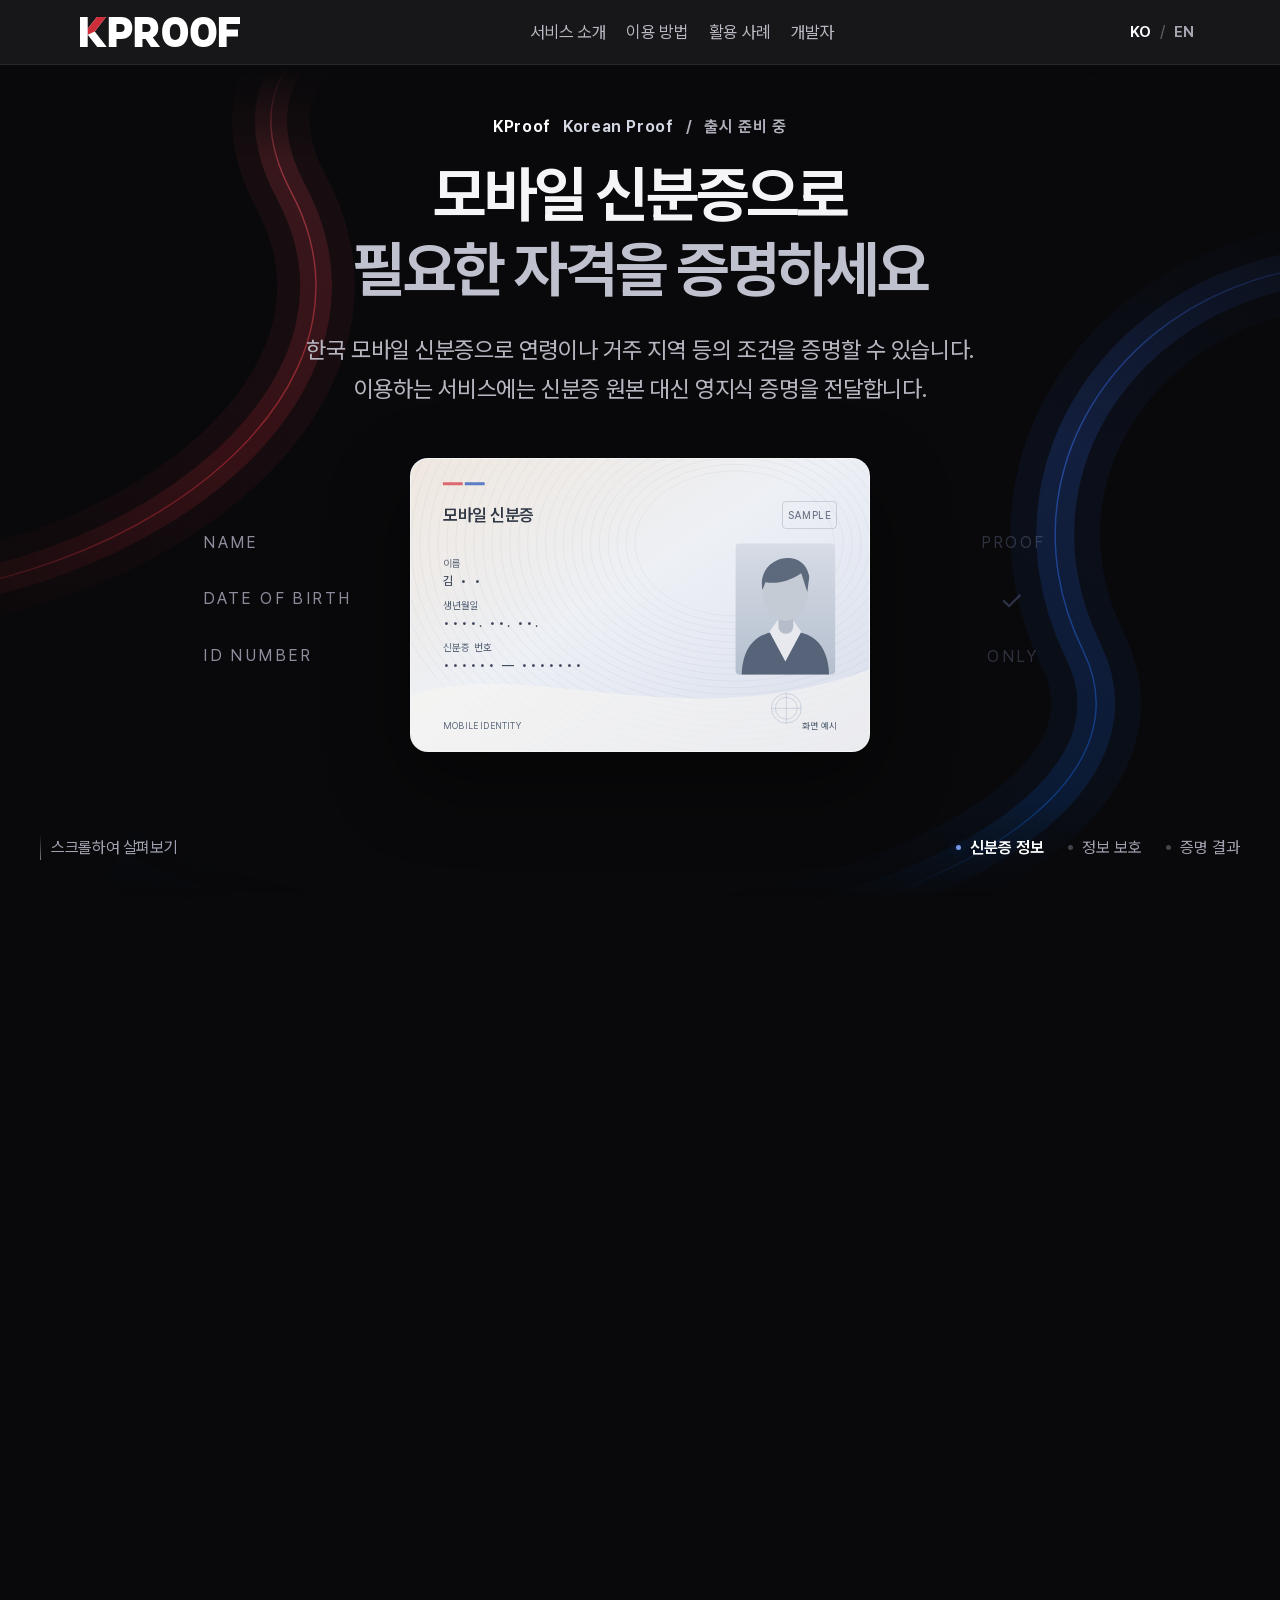
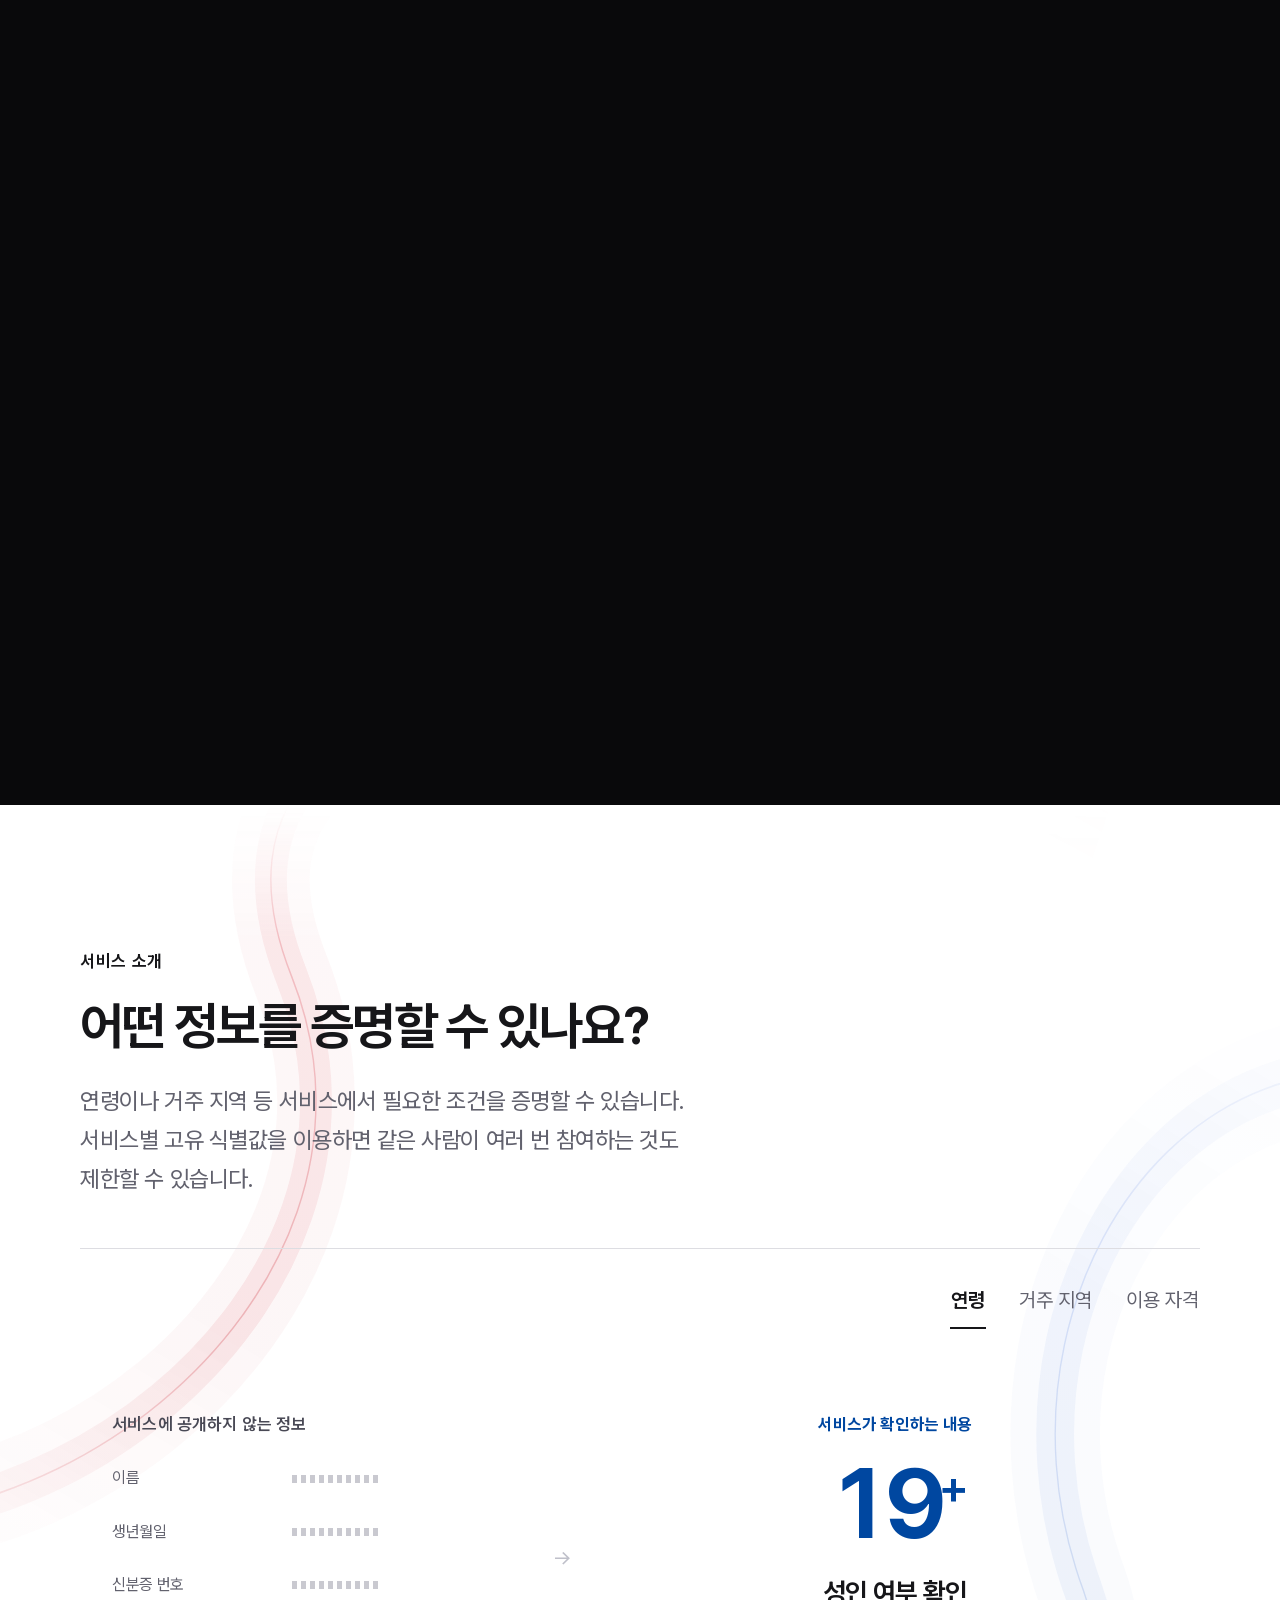
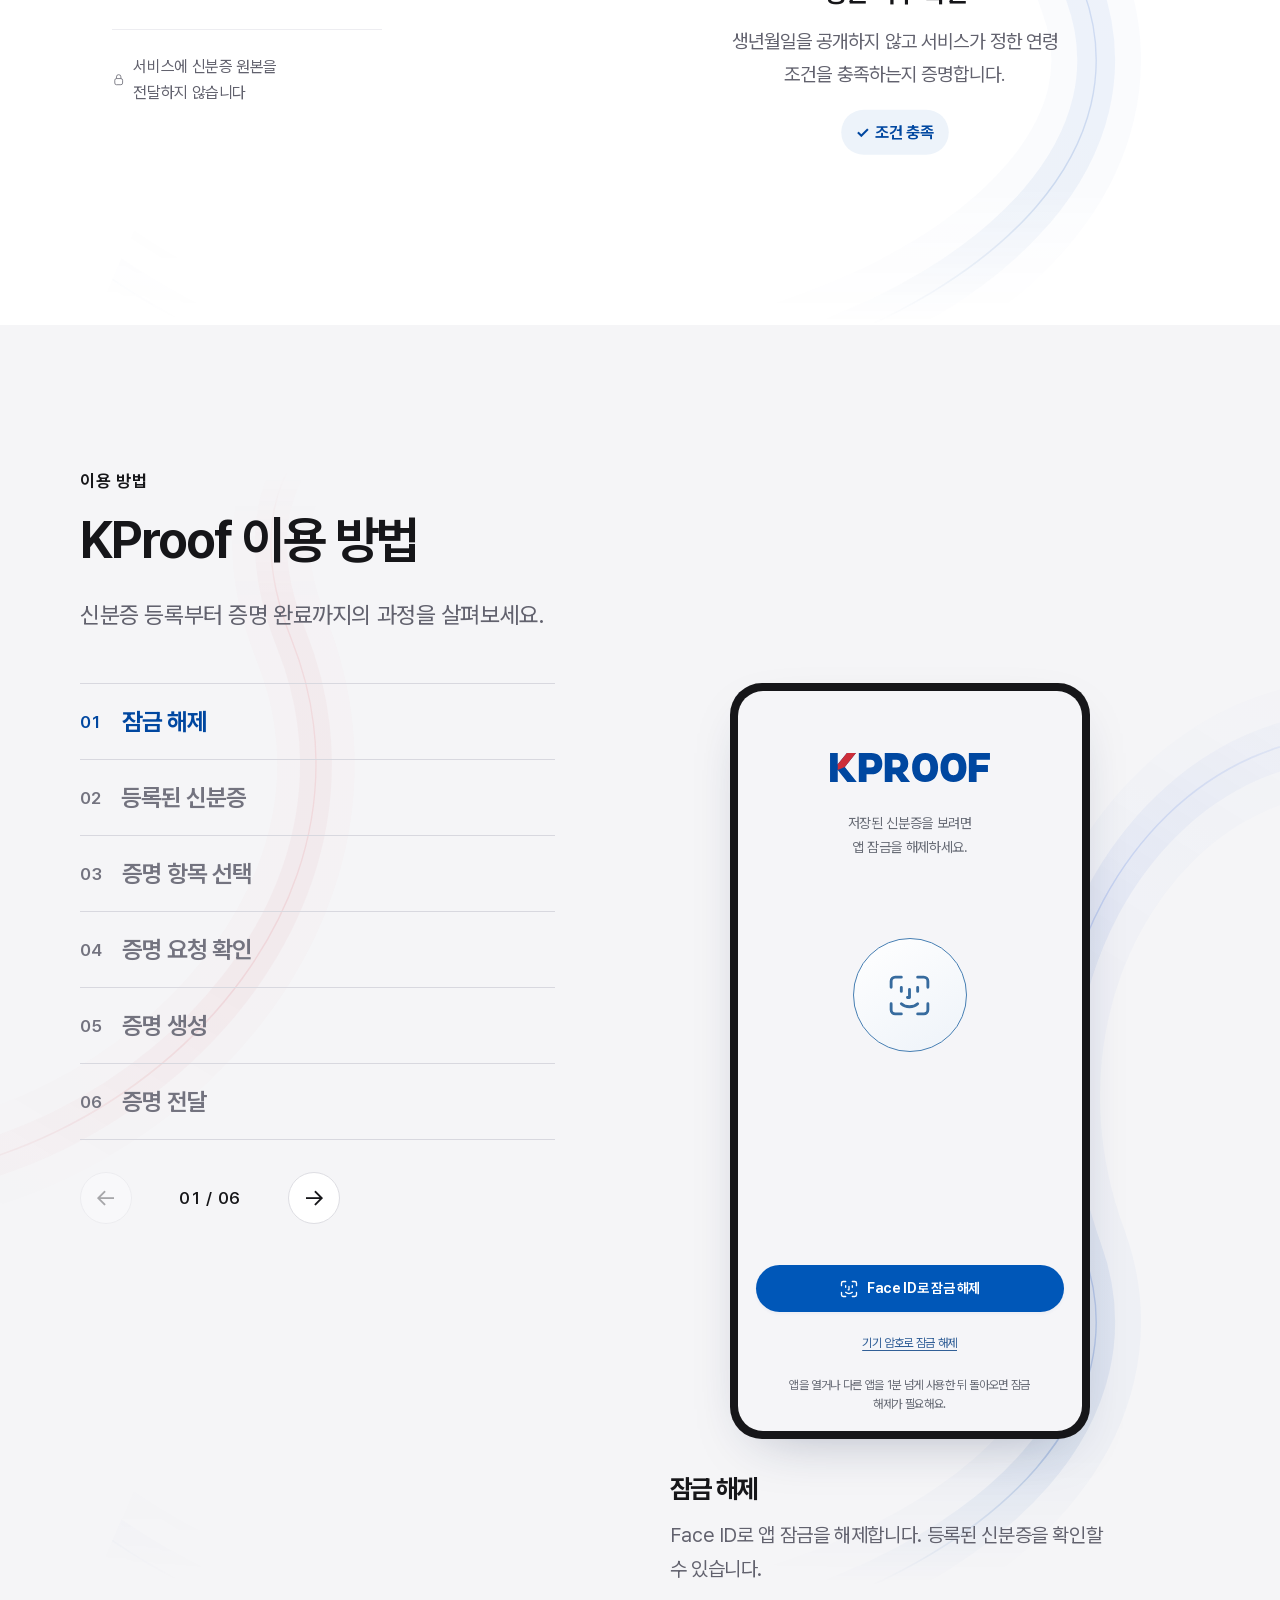
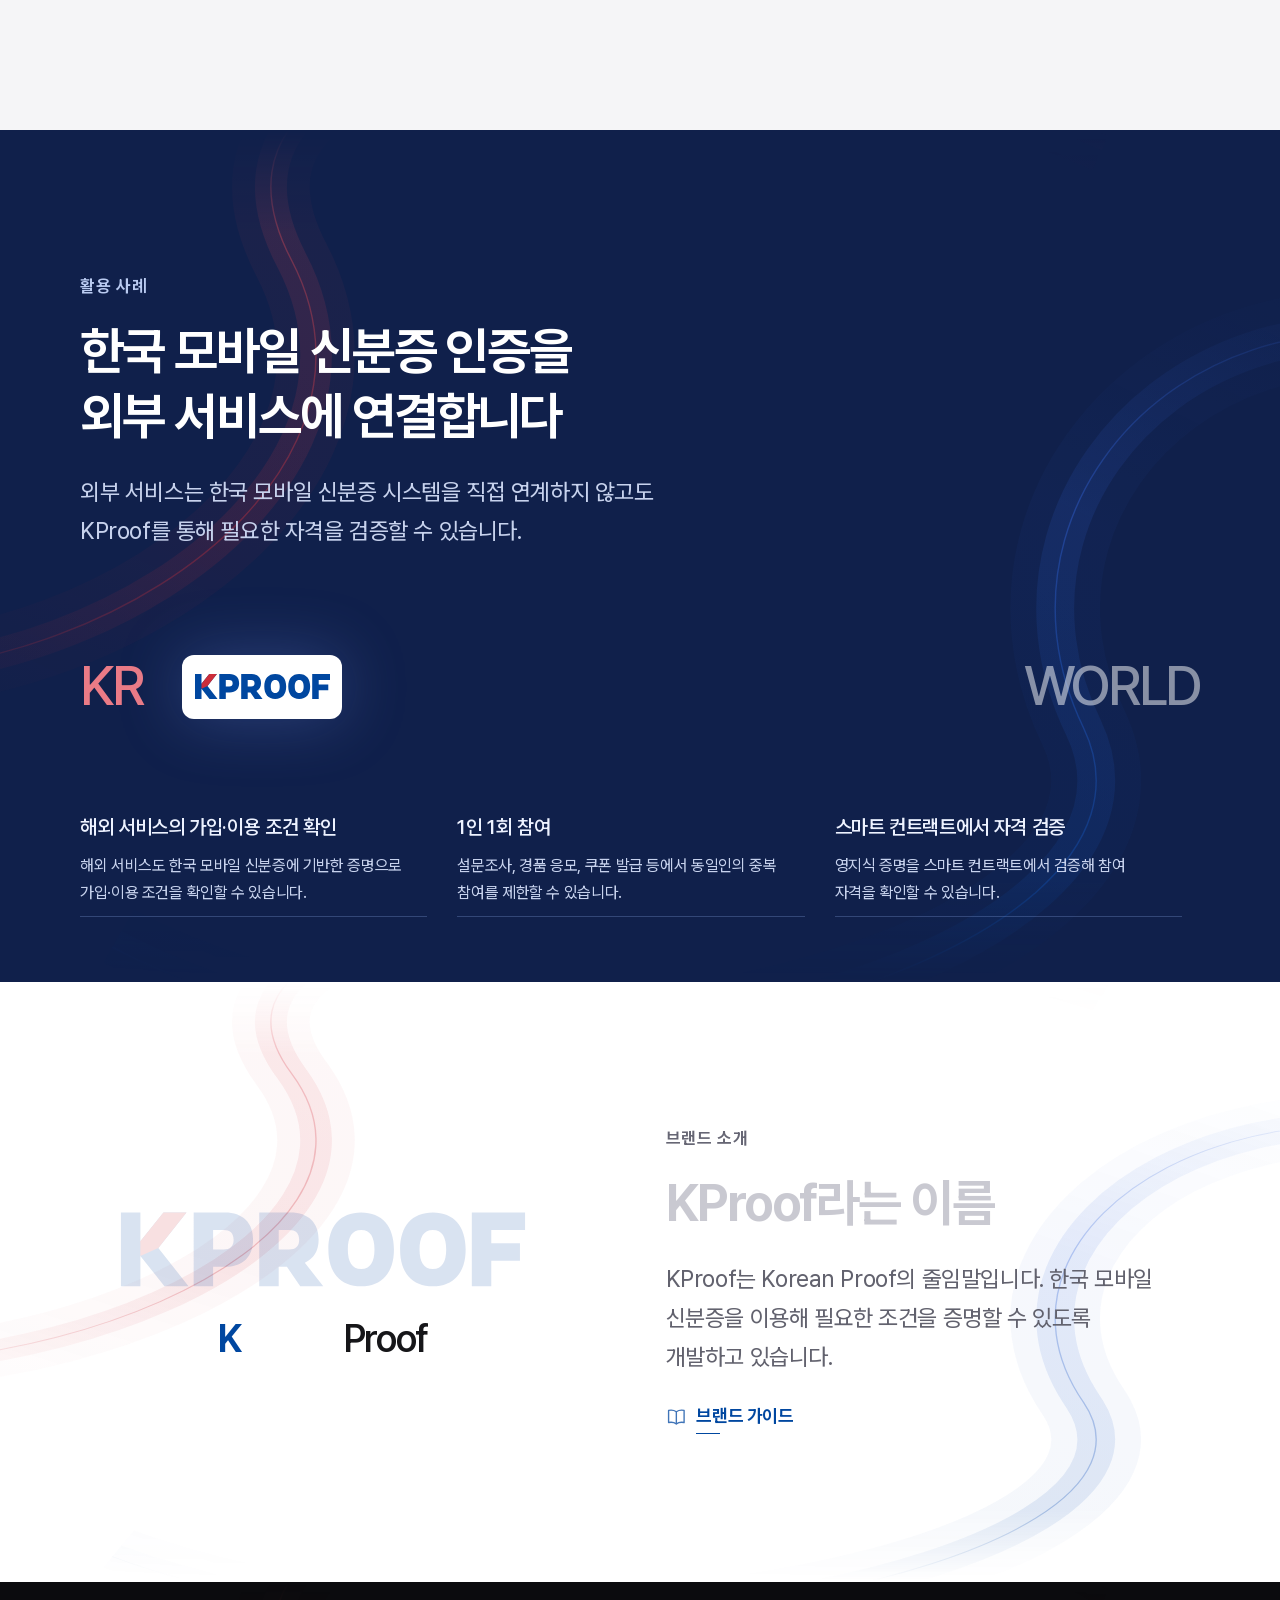
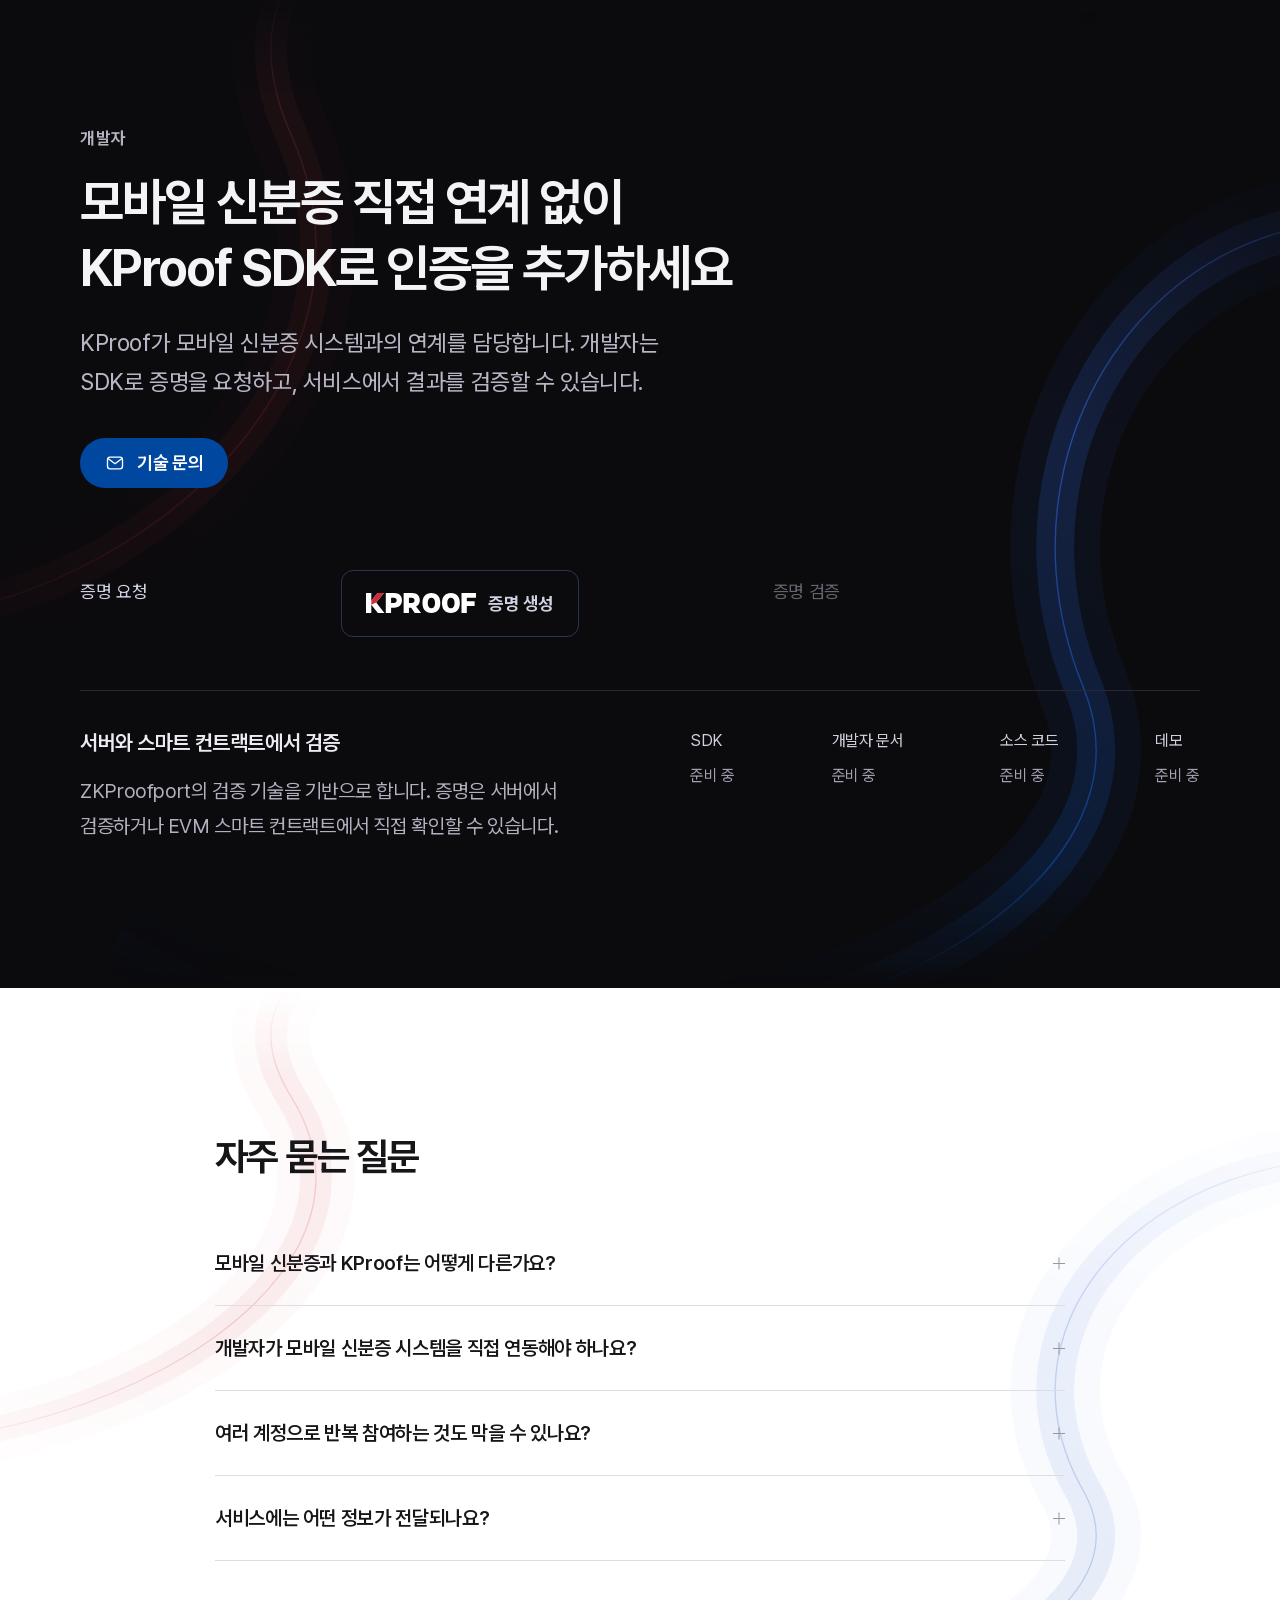
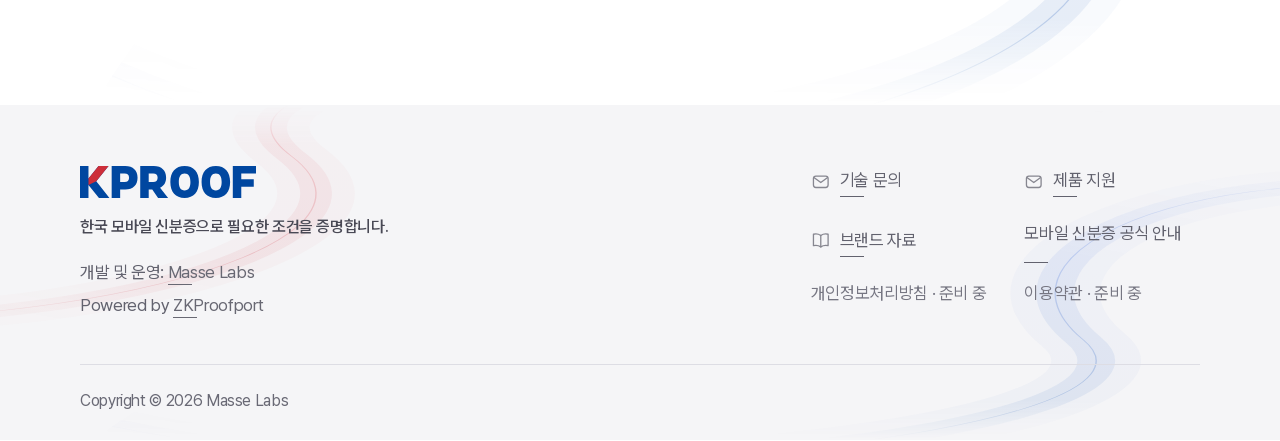
==== commit 3b6e1dd8: "Replace diagonal link arrows with contextual icons" ====
--- a/index.html
+++ b/index.html
@@ -1,6 +1,44 @@
 <!doctype html>
 <html lang="ko">
-<head><meta charset="utf-8"><meta name="viewport" content="width=device-width, initial-scale=1"><meta name="theme-color" content="#09090B"><title>KProof | Korean Proof</title><meta name="description" content="KProof는 한국 모바일 신분증으로 연령·거주 지역 등의 조건을 증명합니다. 서비스에는 신분증 원본 대신 영지식 증명을 전달합니다."><meta property="og:title" content="KProof | Korean Proof"><meta property="og:description" content="KProof는 한국 모바일 신분증으로 연령·거주 지역 등의 조건을 증명합니다. 서비스에는 신분증 원본 대신 영지식 증명을 전달합니다."><meta property="og:type" content="website"><meta property="og:site_name" content="KProof"><meta property="og:locale" content="ko_KR"><link rel="icon" href="assets/favicon.svg" type="image/svg+xml"><link rel="preload" href="assets/fonts/PretendardVariable.woff2" as="font" type="font/woff2" crossorigin><link rel="stylesheet" href="css/tokens.css"><link rel="stylesheet" href="css/styles.css"><link rel="stylesheet" href="css/typography.css"><link rel="stylesheet" href="css/ambient.css"><link rel="stylesheet" href="css/brand.css"><link rel="stylesheet" href="css/motion.css"><link rel="stylesheet" href="css/app-walkthrough.css"><link rel="stylesheet" href="css/app-screens.css"><script src="js/app.js" defer></script>
+<head>
+<meta charset="utf-8">
+<meta name="viewport" content="width=device-width, initial-scale=1">
+<meta name="theme-color" content="#09090B">
+<title>KProof | Korean Proof</title>
+<meta name="description" content="KProof는 한국 모바일 신분증으로 연령·거주 지역 등의 조건을 증명합니다. 서비스에는 신분증 원본 대신 영지식 증명을 전달합니다.">
+<meta property="og:title" content="KProof | Korean Proof">
+<meta property="og:description" content="KProof는 한국 모바일 신분증으로 연령·거주 지역 등의 조건을 증명합니다. 서비스에는 신분증 원본 대신 영지식 증명을 전달합니다.">
+<meta property="og:type" content="website">
+<meta property="og:url" content="https://koreanproof.com/">
+<link rel="canonical" href="https://koreanproof.com/">
+<meta property="og:site_name" content="KProof">
+<meta property="og:locale" content="ko_KR">
+<meta property="og:image" content="https://koreanproof.com/assets/og-image.png">
+<meta property="og:image:secure_url" content="https://koreanproof.com/assets/og-image.png">
+<meta property="og:image:type" content="image/png">
+<meta property="og:image:width" content="1200">
+<meta property="og:image:height" content="630">
+<meta property="og:image:alt" content="KProof — Korean Proof">
+<meta name="twitter:card" content="summary_large_image">
+<meta name="twitter:title" content="KProof | Korean Proof">
+<meta name="twitter:description" content="KProof는 한국 모바일 신분증으로 연령·거주 지역 등의 조건을 증명합니다. 서비스에는 신분증 원본 대신 영지식 증명을 전달합니다.">
+<meta name="twitter:image" content="https://koreanproof.com/assets/og-image.png">
+<meta name="twitter:image:alt" content="KProof — Korean Proof">
+<link rel="icon" href="/favicon.ico" type="image/x-icon" sizes="16x16 32x32 48x48 256x256">
+<link rel="icon" href="/assets/favicon-96.png" type="image/png" sizes="96x96">
+<link rel="apple-touch-icon" href="/apple-touch-icon.png" sizes="180x180">
+<link rel="preload" href="assets/fonts/PretendardVariable.woff2" as="font" type="font/woff2" crossorigin>
+<link rel="stylesheet" href="css/tokens.css">
+<link rel="stylesheet" href="css/styles.css">
+<link rel="stylesheet" href="css/typography.css">
+<link rel="stylesheet" href="css/ambient.css">
+<link rel="stylesheet" href="css/brand.css">
+<link rel="stylesheet" href="css/motion.css">
+<link rel="stylesheet" href="css/app-walkthrough.css">
+<link rel="stylesheet" href="css/app-screens.css">
+<link rel="stylesheet" href="css/link-actions.css">
+<script src="js/app.js" defer>
+</script>
 <!-- Google tag (gtag.js) -->
 <script async src="https://www.googletagmanager.com/gtag/js?id=G-HQS5GPV9JL"></script>
 <script>
@@ -29,8 +67,8 @@
 <div class="proof-panel" id="proof-panel" role="tabpanel" aria-labelledby="tab-age" tabindex="0"><div class="explorer-private"><p class="micro-label" data-i18n="notShared">서비스에 공개하지 않는 정보</p><div><span data-i18n="name">이름</span><i></i></div><div><span data-i18n="birth">생년월일</span><i></i></div><div><span data-i18n="idNumber">신분증 번호</span><i></i></div><p class="private-caption"><svg viewBox="0 0 24 24" aria-hidden="true"><rect x="5" y="10" width="14" height="11" rx="3"/><path d="M8 10V7a4 4 0 0 1 8 0v3"/></svg><span data-i18n="privateLabel">서비스에 신분증 원본을 전달하지 않습니다</span></p></div><div class="explorer-seam" aria-hidden="true"><span>→</span></div><div class="explorer-result" aria-live="polite" aria-atomic="true"><p class="micro-label" data-i18n="shared">서비스가 확인하는 내용</p><div class="result-display" id="result-display" aria-hidden="true">19<span>+</span></div><h3 id="proof-title" data-i18n="proofAgeTitle">성인 여부 확인</h3><p id="proof-description" data-i18n="proofAgeText">생년월일을 공개하지 않고 서비스가 정한 연령 조건을 충족하는지 증명합니다.</p><span class="result-badge"><span aria-hidden="true">✓</span><span data-i18n="met">조건 충족</span></span></div></div></div></div></section>
 <section id="how-it-works" class="section how-section app-walkthrough" aria-labelledby="how-title"><div class="container journey-sticky" data-ambient="soft"><div class="ambient-field" aria-hidden="true"></div><div class="section-heading"><p class="eyebrow" data-i18n="how">이용 방법</p><h2 id="how-title" data-i18n="howTitle">KProof 이용 방법</h2><p class="section-intro" data-i18n="howIntro">신분증 등록부터 증명 완료까지의 과정을 살펴보세요.</p></div><div class="journey"><div class="journey-navigation"><div class="journey-steps" role="tablist" aria-orientation="vertical" data-i18n-aria="journeyTabs" aria-label="이용 단계 선택"><button type="button" role="tab" id="step-tab-0" data-step="0" aria-selected="true" aria-controls="journey-panel" tabindex="0"><span class="step-number">01</span><span><strong data-i18n="appStep1">잠금 해제</strong></span></button><button type="button" role="tab" id="step-tab-1" data-step="1" aria-selected="false" aria-controls="journey-panel" tabindex="-1"><span class="step-number">02</span><span><strong data-i18n="appStep2">등록된 신분증</strong></span></button><button type="button" role="tab" id="step-tab-2" data-step="2" aria-selected="false" aria-controls="journey-panel" tabindex="-1"><span class="step-number">03</span><span><strong data-i18n="appStep3">증명 항목 선택</strong></span></button><button type="button" role="tab" id="step-tab-3" data-step="3" aria-selected="false" aria-controls="journey-panel" tabindex="-1"><span class="step-number">04</span><span><strong data-i18n="appStep4">증명 요청 확인</strong></span></button><button type="button" role="tab" id="step-tab-4" data-step="4" aria-selected="false" aria-controls="journey-panel" tabindex="-1"><span class="step-number">05</span><span><strong data-i18n="appStep5">증명 생성</strong></span></button><button type="button" role="tab" id="step-tab-5" data-step="5" aria-selected="false" aria-controls="journey-panel" tabindex="-1"><span class="step-number">06</span><span><strong data-i18n="appStep6">증명 전달</strong></span></button></div><div class="app-step-controls"><button type="button" data-step-prev disabled data-i18n-aria="previousStep" aria-label="이전 단계">←</button><span class="app-step-counter" data-i18n-aria="appStepStatus" aria-label="현재 이용 단계">01 / 06</span><button type="button" data-step-next data-i18n-aria="nextStep" aria-label="다음 단계">→</button></div></div><div id="journey-panel" class="journey-panel" role="tabpanel" aria-labelledby="step-tab-0" tabindex="0" data-step="0"><div class="app-stage" data-step-screen="0"><figure class="app-phone"><div class="demo-screen demo-lock"><div class="demo-lock-intro"><img class="demo-logo" src="assets/logo.svg" width="789" height="144" alt="KProof"><p data-i18n="uiLockIntro">저장된 신분증을 보려면<br>앱 잠금을 해제하세요.</p></div><div class="demo-face"><svg class="demo-icon " viewBox="0 0 24 24" fill="none" stroke="currentColor" stroke-width="1.6" stroke-linecap="round" stroke-linejoin="round" aria-hidden="true"><path d="M8 3H5a2 2 0 0 0-2 2v3m13-5h3a2 2 0 0 1 2 2v3M3 16v3a2 2 0 0 0 2 2h3m13-5v3a2 2 0 0 1-2 2h-3M8 8v2m8-2v2m-4-1v4h-1m-3 3c2 2 6 2 8 0"/></svg></div><div class="demo-bottom"><div class="demo-primary"><svg class="demo-icon " viewBox="0 0 24 24" fill="none" stroke="currentColor" stroke-width="1.6" stroke-linecap="round" stroke-linejoin="round" aria-hidden="true"><path d="M8 3H5a2 2 0 0 0-2 2v3m13-5h3a2 2 0 0 1 2 2v3M3 16v3a2 2 0 0 0 2 2h3m13-5v3a2 2 0 0 1-2 2h-3M8 8v2m8-2v2m-4-1v4h-1m-3 3c2 2 6 2 8 0"/></svg><span data-i18n="uiUnlock">Face ID로 잠금 해제</span></div><p class="demo-link" data-i18n="uiPasscode">기기 암호로 잠금 해제</p><p class="demo-fine" data-i18n="uiLockNote">앱을 열거나 다른 앱을 1분 넘게 사용한 뒤 돌아오면 잠금 해제가 필요해요.</p></div></div></figure><div class="app-stage-caption"><h3 data-i18n="appStep1">잠금 해제</h3><p data-i18n="appStep1Text">Face ID로 앱 잠금을 해제합니다. 등록된 신분증을 확인할 수 있습니다.</p></div></div><div class="app-stage" data-step-screen="1" hidden><figure class="app-phone"><div class="demo-screen demo-wallet"><div class="demo-toolbar"><img class="demo-logo" src="assets/logo.svg" width="789" height="144" alt="KProof"><div class="demo-tools"><span><svg class="demo-icon " viewBox="0 0 24 24" fill="none" stroke="currentColor" stroke-width="1.6" stroke-linecap="round" stroke-linejoin="round" aria-hidden="true"><path d="M8 3H5a2 2 0 0 0-2 2v3m13-5h3a2 2 0 0 1 2 2v3M3 16v3a2 2 0 0 0 2 2h3m13-5v3a2 2 0 0 1-2 2h-3M8 8v2m8-2v2m-4-1v4h-1m-3 3c2 2 6 2 8 0"/></svg></span><span><svg class="demo-icon " viewBox="0 0 24 24" fill="none" stroke="currentColor" stroke-width="1.6" stroke-linecap="round" stroke-linejoin="round" aria-hidden="true"><path d="M12 5v14M5 12h14"/></svg></span></div></div><div class="demo-panel demo-summary"><strong data-i18n="uiWalletSummary">이 신분증으로 확인할 수 있는 항목 3가지</strong><span class="demo-muted" data-i18n="uiExpand">펼치기</span></div><div class="demo-id-stack"><div class="demo-id-band band-black"><strong data-i18n="uiDriver">모바일 운전면허증</strong><span data-i18n="uiLicense">면허</span></div><div class="demo-id-band band-red"><strong data-i18n="uiVeteran">모바일 국가보훈등록증</strong><span data-i18n="uiVeteranTag">보훈</span></div><div class="demo-id-band band-navy"><strong data-i18n="uiResident">모바일 외국인등록증</strong><span data-i18n="uiResidentTag">외국인</span></div><div class="demo-id-band band-blue"><strong data-i18n="uiNational">모바일 주민등록증</strong><span data-i18n="uiIDTag">주민</span></div><div class="demo-credential"><div class="demo-person"><div class="demo-avatar"><svg class="demo-icon " viewBox="0 0 24 24" fill="none" stroke="currentColor" stroke-width="1.6" stroke-linecap="round" stroke-linejoin="round" aria-hidden="true"><circle cx="12" cy="8" r="4" fill="currentColor" stroke="none"/><path d="M3 23v-2a9 9 0 0 1 18 0v2" fill="currentColor" stroke="none"/></svg></div><div><span class="demo-field" data-i18n="name">이름</span><strong data-i18n="uiHolder">홍길동</strong><span class="demo-field" data-i18n="birth">생년월일</span><strong>1990.01.01</strong><span class="demo-field" data-i18n="uiAddress">주소</span><strong data-i18n="uiCity">전북특별자치도 전주시</strong></div></div><div class="demo-issued"><svg class="demo-icon " viewBox="0 0 24 24" fill="none" stroke="currentColor" stroke-width="1.6" stroke-linecap="round" stroke-linejoin="round" aria-hidden="true"><path d="m12 3 8 3v6c0 5-8 9-8 9s-8-4-8-9V6Z"/><path d="m8 12 3 3 5-6"/></svg><span data-i18n="uiIssuer">정부 전자서명 확인 완료</span></div><p class="demo-fine" data-i18n="uiIssued">모바일 신분증 앱에서 발급 · 2026.10.27</p></div></div><div class="demo-actions"><div class="demo-secondary"><span data-i18n="uiHide">정보 가리기</span></div><div class="demo-primary"><span data-i18n="uiProve">증명하기</span></div></div><div class="demo-nav"><div class="is-selected"><svg class="demo-icon " viewBox="0 0 24 24" fill="none" stroke="currentColor" stroke-width="1.6" stroke-linecap="round" stroke-linejoin="round" aria-hidden="true"><rect x="3" y="5" width="18" height="14" rx="3"/><path d="M3 9h18"/></svg><span data-i18n="uiWallet">신분증</span></div><div><svg class="demo-icon " viewBox="0 0 24 24" fill="none" stroke="currentColor" stroke-width="1.6" stroke-linecap="round" stroke-linejoin="round" aria-hidden="true"><path d="m12 3 8 3v6c0 5-8 9-8 9s-8-4-8-9V6Z"/><path d="m8 12 3 3 5-6"/></svg><span data-i18n="uiProof">증명</span></div><div><svg class="demo-icon " viewBox="0 0 24 24" fill="none" stroke="currentColor" stroke-width="1.6" stroke-linecap="round" stroke-linejoin="round" aria-hidden="true"><path d="M3 10a9 9 0 1 1 1 7M3 4v6h6m3-3v6l4 2"/></svg><span data-i18n="uiHistory">기록</span></div><div><svg class="demo-icon " viewBox="0 0 24 24" fill="none" stroke="currentColor" stroke-width="1.6" stroke-linecap="round" stroke-linejoin="round" aria-hidden="true"><circle cx="12" cy="12" r="3"/><path d="M12 2v3m0 14v3M2 12h3m14 0h3M5 5l2 2m10 10 2 2M5 19l2-2M17 7l2-2"/></svg><span data-i18n="uiSettings">설정</span></div></div></div></figure><div class="app-stage-caption"><h3 data-i18n="appStep2">등록된 신분증</h3><p data-i18n="appStep2Text">처음 이용할 때 모바일 신분증 앱에서 신분증을 가져와 등록합니다. 이후 증명에 사용할 신분증을 선택할 수 있습니다.</p></div></div><div class="app-stage" data-step-screen="2" hidden><figure class="app-phone"><div class="demo-screen demo-choose"><h4 data-i18n="uiProof">증명</h4><p class="demo-muted" data-i18n="uiProofIntro">증명할 항목을 선택하세요. 신분증 원본은 서비스에 전달하지 않아요.</p><div class="demo-qr"><svg class="demo-icon " viewBox="0 0 24 24" fill="none" stroke="currentColor" stroke-width="1.6" stroke-linecap="round" stroke-linejoin="round" aria-hidden="true"><path d="M8 3H3v5m13-5h5v5M3 16v5h5m13-5v5h-5M8 8h2v2H8zm6 0h2v2h-2zm-6 6h2v2H8zm6 0h2v2h-2z"/></svg><div><strong data-i18n="uiQR">증명 요청 QR 스캔</strong><small data-i18n="uiQRNote">서비스 화면의 QR 코드를 스캔하세요</small></div></div><p class="demo-section-label" data-i18n="uiCanProve">증명할 수 있는 항목</p><div class="demo-panel demo-proof-option"><div class="demo-option-title"><strong data-i18n="uiIdentity">본인 확인</strong><span class="demo-source-tag" data-i18n="uiIDSource">주민등록증</span></div><p class="demo-fine" data-i18n="uiIdentityNote">유효한 모바일 신분증을 가지고 있는지 확인해요</p></div><div class="demo-panel demo-proof-option"><div class="demo-option-title"><strong data-i18n="uiAge">나이</strong><span class="demo-source-tag" data-i18n="uiIDSource">주민등록증</span></div><p class="demo-fine" data-i18n="uiAgeNote">생년월일 공개 없이 연령 조건을 증명해요</p></div><div class="demo-panel demo-proof-option"><div class="demo-option-title"><strong data-i18n="uiRegion">거주 시·도</strong><span class="demo-source-tag" data-i18n="uiIDSource">주민등록증</span></div><p class="demo-fine" data-i18n="uiRegionNote">상세 주소를 공개하지 않고 거주 시·도를 증명해요</p></div><p class="demo-fine demo-proof-foot" data-i18n="uiProofFoot">기본 신분증을 설정하면 다음에도 같은 신분증이 선택돼요.</p><div class="demo-nav"><div><svg class="demo-icon " viewBox="0 0 24 24" fill="none" stroke="currentColor" stroke-width="1.6" stroke-linecap="round" stroke-linejoin="round" aria-hidden="true"><rect x="3" y="5" width="18" height="14" rx="3"/><path d="M3 9h18"/></svg><span data-i18n="uiWallet">신분증</span></div><div class="is-selected"><svg class="demo-icon " viewBox="0 0 24 24" fill="none" stroke="currentColor" stroke-width="1.6" stroke-linecap="round" stroke-linejoin="round" aria-hidden="true"><path d="m12 3 8 3v6c0 5-8 9-8 9s-8-4-8-9V6Z"/><path d="m8 12 3 3 5-6"/></svg><span data-i18n="uiProof">증명</span></div><div><svg class="demo-icon " viewBox="0 0 24 24" fill="none" stroke="currentColor" stroke-width="1.6" stroke-linecap="round" stroke-linejoin="round" aria-hidden="true"><path d="M3 10a9 9 0 1 1 1 7M3 4v6h6m3-3v6l4 2"/></svg><span data-i18n="uiHistory">기록</span></div><div><svg class="demo-icon " viewBox="0 0 24 24" fill="none" stroke="currentColor" stroke-width="1.6" stroke-linecap="round" stroke-linejoin="round" aria-hidden="true"><circle cx="12" cy="12" r="3"/><path d="M12 2v3m0 14v3M2 12h3m14 0h3M5 5l2 2m10 10 2 2M5 19l2-2M17 7l2-2"/></svg><span data-i18n="uiSettings">설정</span></div></div></div></figure><div class="app-stage-caption"><h3 data-i18n="appStep3">증명 항목 선택</h3><p data-i18n="appStep3Text">본인 확인, 나이, 거주 시·도 중 증명할 항목을 선택합니다. QR 코드로 서비스의 증명 요청을 받을 수도 있습니다.</p></div></div><div class="app-stage" data-step-screen="3" hidden><figure class="app-phone"><div class="demo-screen demo-request"><div class="demo-request-meta"><strong data-i18n="uiRequest">증명 요청</strong><span data-i18n="uiTimeLeft">4:52 남음</span></div><div class="demo-service"><img src="brand/assets/symbol-color.svg" width="40" height="40" alt=""><div><strong data-i18n="uiDemo">KProof 데모</strong><span>stg-demo.koreanproof.com</span></div></div><h4 data-i18n="uiRequestTitle">만 19세 이상인지<br>확인해 주세요</h4><div class="demo-panel demo-source"><svg class="demo-icon " viewBox="0 0 24 24" fill="none" stroke="currentColor" stroke-width="1.6" stroke-linecap="round" stroke-linejoin="round" aria-hidden="true"><rect x="3" y="5" width="18" height="14" rx="3"/><path d="M3 9h18"/></svg><strong data-i18n="uiSource">모바일 주민등록증으로 증명</strong><span class="demo-link" data-i18n="uiChange">바꾸기</span></div><div class="demo-panel demo-sharing"><h5 data-i18n="uiShared">서비스가 확인하는 내용</h5><div class="demo-check-row"><svg class="demo-icon " viewBox="0 0 24 24" fill="none" stroke="currentColor" stroke-width="1.6" stroke-linecap="round" stroke-linejoin="round" aria-hidden="true"><path d="m5 12 4 4L19 6"/></svg><div><span data-i18n="uiAgeFact">만 19세 이상 여부</span></div></div><div class="demo-check-row"><svg class="demo-icon " viewBox="0 0 24 24" fill="none" stroke="currentColor" stroke-width="1.6" stroke-linecap="round" stroke-linejoin="round" aria-hidden="true"><path d="m5 12 4 4L19 6"/></svg><div><span data-i18n="uiNullifier">중복 참여 확인값</span><p class="demo-fine" data-i18n="uiNullifierNote">이 서비스에서만 사용하는 값이에요</p></div></div></div><div class="demo-panel demo-private"><h5 data-i18n="uiPrivate">서비스에 공개하지 않는 정보</h5><div class="demo-private-fields"><span data-i18n="name">이름</span><span data-i18n="birth">생년월일</span><span data-i18n="uiLicenseNumber">면허 번호</span><span data-i18n="uiAddress">주소</span><span data-i18n="uiPhoto">사진</span></div></div><div class="demo-bottom"><div class="demo-primary"><svg class="demo-icon " viewBox="0 0 24 24" fill="none" stroke="currentColor" stroke-width="1.6" stroke-linecap="round" stroke-linejoin="round" aria-hidden="true"><path d="M8 3H5a2 2 0 0 0-2 2v3m13-5h3a2 2 0 0 1 2 2v3M3 16v3a2 2 0 0 0 2 2h3m13-5v3a2 2 0 0 1-2 2h-3M8 8v2m8-2v2m-4-1v4h-1m-3 3c2 2 6 2 8 0"/></svg><span data-i18n="uiApprove">Face ID로 확인하고 증명</span></div><p class="demo-secondary-link" data-i18n="uiDecline">요청 거절</p></div></div></figure><div class="app-stage-caption"><h3 data-i18n="appStep4">증명 요청 확인</h3><p data-i18n="appStep4Text">서비스가 확인하려는 조건과 전달할 정보를 확인한 뒤 승인합니다.</p></div></div><div class="app-stage" data-step-screen="4" hidden><figure class="app-phone"><div class="demo-screen demo-creating"><div class="demo-progress"><svg viewBox="0 0 120 120" aria-hidden="true"><circle class="demo-progress-track" cx="60" cy="60" r="52"/><circle class="demo-progress-value" cx="60" cy="60" r="52" pathLength="100"/></svg><strong>48<span>%</span></strong></div><h4 data-i18n="uiCreating">증명을 생성하고 있어요</h4><p class="demo-muted" data-i18n="uiCreatingNote">휴대폰에서 영지식 증명을 생성하고 있어요.<br>신분증 원본은 요청한 서비스에 전달되지 않아요.</p><div class="demo-tasks"><div class="demo-task is-done"><span class="demo-task-state"><svg class="demo-icon " viewBox="0 0 24 24" fill="none" stroke="currentColor" stroke-width="1.6" stroke-linecap="round" stroke-linejoin="round" aria-hidden="true"><path d="m5 12 4 4L19 6"/></svg></span><span data-i18n="uiSignature">정부 전자서명 확인</span></div><div class="demo-task is-current"><span class="demo-task-state"></span><span data-i18n="uiAgeCheck">만 19세 이상 여부 확인</span></div><div class="demo-task is-pending"><span class="demo-task-state"></span><span data-i18n="uiZK">영지식 증명 생성</span></div><div class="demo-task is-pending"><span class="demo-task-state"></span><span data-i18n="uiSend">KProof 데모로 증명 전송</span></div></div><div class="demo-bottom"><p class="demo-link" data-i18n="uiViewOriginal">내 신분증 정보 보기</p><div class="demo-cancel"><span data-i18n="uiCancel">취소</span></div></div></div></figure><div class="app-stage-caption"><h3 data-i18n="appStep5">증명 생성</h3><p data-i18n="appStep5Text">등록한 신분증으로 휴대폰에서 영지식 증명을 생성합니다. 신분증 원본은 요청한 서비스에 전달하지 않습니다.</p></div></div><div class="app-stage" data-step-screen="5" hidden><figure class="app-phone"><div class="demo-screen demo-sent"><div class="demo-success"><svg class="demo-icon " viewBox="0 0 24 24" fill="none" stroke="currentColor" stroke-width="1.6" stroke-linecap="round" stroke-linejoin="round" aria-hidden="true"><path d="m5 12 4 4L19 6"/></svg></div><h4 data-i18n="uiSent">증명을 전송했어요</h4><p class="demo-muted" data-i18n="uiSentNote">KProof 데모에 연령 증명과 검증에 필요한 데이터를 전송했어요.</p><div class="demo-panel "><dl class="demo-receipt"><div><dt data-i18n="uiRecipient">요청한 서비스</dt><dd data-i18n="uiDemo">KProof 데모</dd></div><div><dt data-i18n="uiVerified">증명 항목</dt><dd data-i18n="age">만 19세 이상</dd></div><div><dt data-i18n="uiDuration">증명 생성 시간</dt><dd data-i18n="uiDurationValue">6.1초</dd></div><div><dt data-i18n="uiWhen">전송 일시</dt><dd>2026.10.27 19:12</dd></div></dl></div><div class="demo-bottom"><div class="demo-primary"><span data-i18n="uiReturn">서비스로 돌아가기</span></div><p class="demo-link" data-i18n="uiViewHistory">기록에서 보기</p></div></div></figure><div class="app-stage-caption"><h3 data-i18n="appStep6">증명 전달</h3><p data-i18n="appStep6Text">요청한 서비스에 증명과 검증에 필요한 공개 데이터를 전달합니다. 서비스는 이를 검증해 조건 충족 여부를 확인합니다.</p></div></div></div></div></div></section>
 <section id="use-cases" class="use-section" aria-labelledby="uses-title" data-ambient="dark"><div class="ambient-field" aria-hidden="true"></div><div class="container"><div class="use-heading reveal"><p class="eyebrow" data-i18n="uses">활용 사례</p><h2 id="uses-title" data-i18n="usesTitle">한국 모바일 신분증 인증을<br>외부 서비스에 연결합니다</h2><p data-i18n="usesIntro">외부 서비스는 한국 모바일 신분증 시스템을 직접 연계하지 않고도 KProof를 통해 필요한 자격을 검증할 수 있습니다.</p></div><div class="world-route reveal" aria-hidden="true"><span class="route-origin">KR</span><div class="route-track"><i></i><i></i><i></i><span class="route-proof"><img src="assets/logo.svg" alt="" width="789" height="144"></span></div><span class="route-destination">WORLD</span></div><div class="use-pills reveal"><span><span data-i18n="use1">해외 서비스의 가입·이용 조건 확인</span><small data-i18n="use1Text">해외 서비스도 한국 모바일 신분증에 기반한 증명으로 가입·이용 조건을 확인할 수 있습니다.</small></span><span><span data-i18n="use2">1인 1회 참여</span><small data-i18n="use2Text">설문조사, 경품 응모, 쿠폰 발급 등에서 동일인의 중복 참여를 제한할 수 있습니다.</small></span><span><span data-i18n="use3">스마트 컨트랙트에서 자격 검증</span><small data-i18n="use3Text">영지식 증명을 스마트 컨트랙트에서 검증해 참여 자격을 확인할 수 있습니다.</small></span></div></div></section>
-<section class="brand-story section" aria-labelledby="mark-title" data-ambient="light"><div class="ambient-field" aria-hidden="true"></div><div class="container brand-story-grid"><div class="brand-symbol"><svg aria-hidden="true" class="principle-mark" viewBox="0 0 789 144"><g fill="#0047A0"><g transform="translate(0)"><g class="wordmark-letter letter-k"><path d="M0 0H38V56L83 0H128L73 69L132 144H85L38 85V144H0Z"/><path class="mark-accent" fill="#CD2E3A" d="M38 56L83 0H128L73 69L38 85Z"/></g></g><g transform="translate(142)"><g class="wordmark-letter letter-p"><path fill-rule="evenodd" d="M0 0H61C96 0 116 20 116 53S96 106 61 106H38V144H0ZM38 34V72H58C71 72 78 66 78 53S71 34 58 34Z"/></g></g><g transform="translate(270)"><g class="wordmark-letter letter-r"><path fill-rule="evenodd" d="M0 0H61C96 0 116 20 116 53C116 75 106 90 89 98L125 144H80L54 106H38V144H0ZM38 34V72H58C71 72 78 66 78 53S71 34 58 34Z"/></g></g><g transform="translate(405)"><g class="wordmark-letter letter-o1"><path fill-rule="evenodd" d="M64 0C105 0 128 27 128 72S105 144 64 144S0 117 0 72S23 0 64 0ZM64 34C46 34 38 48 38 72S46 110 64 110S90 96 90 72S82 34 64 34Z"/></g></g><g transform="translate(545)"><g class="wordmark-letter letter-o2"><path fill-rule="evenodd" d="M64 0C105 0 128 27 128 72S105 144 64 144S0 117 0 72S23 0 64 0ZM64 34C46 34 38 48 38 72S46 110 64 110S90 96 90 72S82 34 64 34Z"/></g></g><g transform="translate(685)"><g class="wordmark-letter letter-f"><path d="M0 0H104V34H38V60H94V94H38V144H0Z"/></g></g></g></svg><span class="symbol-caption brand-expansion" aria-label="Korean Proof"><span><b>K</b><span class="name-rest">orean</span></span> <span>Proof</span></span></div><div class="brand-explanation"><p class="eyebrow" data-i18n="markLabel">브랜드 소개</p><h2 id="mark-title" data-i18n="markTitle">KProof라는 이름</h2><p data-i18n="markText">KProof는 Korean Proof의 줄임말입니다. 한국 모바일 신분증을 이용해 필요한 조건을 증명할 수 있도록 개발하고 있습니다.</p><a class="text-link brand-guide-link" href="brand/index.html"><span data-i18n="brandGuide">브랜드 가이드</span><span aria-hidden="true">↗</span></a></div></div></section>
-<section id="developers" class="developer-section section" aria-labelledby="dev-title" data-ambient="dark"><div class="ambient-field" aria-hidden="true"></div><div class="container"><div class="developer-top reveal"><p class="eyebrow" data-i18n="dev">개발자</p><h2 id="dev-title" data-i18n="devTitle">모바일 신분증 직접 연계 없이<br>KProof SDK로 인증을 추가하세요</h2><p class="section-intro" data-i18n="devIntro">KProof가 모바일 신분증 시스템과의 연계를 담당합니다. 개발자는 SDK로 증명을 요청하고, 서비스에서 결과를 검증할 수 있습니다.</p><div class="developer-actions"><a class="button primary" href="mailto:sooyoung.hyun@masselabs.com"><span data-i18n="contact">기술 문의</span><span aria-hidden="true">↗</span></a></div></div><div class="protocol-flow" aria-hidden="true"><span data-i18n="protocolRequest">증명 요청</span><i></i><span class="protocol-node"><img src="assets/logo-inverse.svg" width="789" height="144" alt=""><b data-i18n="protocolProof">증명 생성</b></span><i></i><span data-i18n="protocolVerify">증명 검증</span></div><div class="developer-bottom"><div><h3 data-i18n="techTitle">서버와 스마트 컨트랙트에서 검증</h3><p data-i18n="techText">ZKProofport의 검증 기술을 기반으로 합니다. 증명은 서버에서 검증하거나 EVM 스마트 컨트랙트에서 직접 확인할 수 있습니다.</p></div><div class="developer-resources"><span aria-disabled="true"><span data-i18n="sdk">SDK</span><small data-i18n="soon">준비 중</small></span><span aria-disabled="true"><span data-i18n="docs">개발자 문서</span><small data-i18n="soon">준비 중</small></span><span aria-disabled="true"><span data-i18n="source">소스 코드</span><small data-i18n="soon">준비 중</small></span><span aria-disabled="true"><span data-i18n="demo">데모</span><small data-i18n="soon">준비 중</small></span></div></div></div></section>
+<section class="brand-story section" aria-labelledby="mark-title" data-ambient="light"><div class="ambient-field" aria-hidden="true"></div><div class="container brand-story-grid"><div class="brand-symbol"><svg aria-hidden="true" class="principle-mark" viewBox="0 0 789 144"><g fill="#0047A0"><g transform="translate(0)"><g class="wordmark-letter letter-k"><path d="M0 0H38V56L83 0H128L73 69L132 144H85L38 85V144H0Z"/><path class="mark-accent" fill="#CD2E3A" d="M38 56L83 0H128L73 69L38 85Z"/></g></g><g transform="translate(142)"><g class="wordmark-letter letter-p"><path fill-rule="evenodd" d="M0 0H61C96 0 116 20 116 53S96 106 61 106H38V144H0ZM38 34V72H58C71 72 78 66 78 53S71 34 58 34Z"/></g></g><g transform="translate(270)"><g class="wordmark-letter letter-r"><path fill-rule="evenodd" d="M0 0H61C96 0 116 20 116 53C116 75 106 90 89 98L125 144H80L54 106H38V144H0ZM38 34V72H58C71 72 78 66 78 53S71 34 58 34Z"/></g></g><g transform="translate(405)"><g class="wordmark-letter letter-o1"><path fill-rule="evenodd" d="M64 0C105 0 128 27 128 72S105 144 64 144S0 117 0 72S23 0 64 0ZM64 34C46 34 38 48 38 72S46 110 64 110S90 96 90 72S82 34 64 34Z"/></g></g><g transform="translate(545)"><g class="wordmark-letter letter-o2"><path fill-rule="evenodd" d="M64 0C105 0 128 27 128 72S105 144 64 144S0 117 0 72S23 0 64 0ZM64 34C46 34 38 48 38 72S46 110 64 110S90 96 90 72S82 34 64 34Z"/></g></g><g transform="translate(685)"><g class="wordmark-letter letter-f"><path d="M0 0H104V34H38V60H94V94H38V144H0Z"/></g></g></g></svg><span class="symbol-caption brand-expansion" aria-label="Korean Proof"><span><b>K</b><span class="name-rest">orean</span></span> <span>Proof</span></span></div><div class="brand-explanation"><p class="eyebrow" data-i18n="markLabel">브랜드 소개</p><h2 id="mark-title" data-i18n="markTitle">KProof라는 이름</h2><p data-i18n="markText">KProof는 Korean Proof의 줄임말입니다. 한국 모바일 신분증을 이용해 필요한 조건을 증명할 수 있도록 개발하고 있습니다.</p><a class="text-link brand-guide-link action-link" href="brand/index.html"><svg class="action-icon" width="24" height="24" viewBox="0 0 24 24" aria-hidden="true" focusable="false"><path d="M12 5.5C9.5 3.8 6 3.3 3 4v14c3-.7 6.5-.2 9 1.5 2.5-1.7 6-2.2 9-1.5V4c-3-.7-6.5-.2-9 1.5Z"/><path d="M12 5.5v14"/></svg><span class="action-label" data-i18n="brandGuide">브랜드 가이드</span></a></div></div></section>
+<section id="developers" class="developer-section section" aria-labelledby="dev-title" data-ambient="dark"><div class="ambient-field" aria-hidden="true"></div><div class="container"><div class="developer-top reveal"><p class="eyebrow" data-i18n="dev">개발자</p><h2 id="dev-title" data-i18n="devTitle">모바일 신분증 직접 연계 없이<br>KProof SDK로 인증을 추가하세요</h2><p class="section-intro" data-i18n="devIntro">KProof가 모바일 신분증 시스템과의 연계를 담당합니다. 개발자는 SDK로 증명을 요청하고, 서비스에서 결과를 검증할 수 있습니다.</p><div class="developer-actions"><a class="button primary action-link" href="mailto:sooyoung.hyun@masselabs.com"><svg class="action-icon" width="24" height="24" viewBox="0 0 24 24" aria-hidden="true" focusable="false"><rect x="3" y="5" width="18" height="14" rx="3"/><path d="m4 7 8 6 8-6"/></svg><span data-i18n="contact">기술 문의</span></a></div></div><div class="protocol-flow" aria-hidden="true"><span data-i18n="protocolRequest">증명 요청</span><i></i><span class="protocol-node"><img src="assets/logo-inverse.svg" width="789" height="144" alt=""><b data-i18n="protocolProof">증명 생성</b></span><i></i><span data-i18n="protocolVerify">증명 검증</span></div><div class="developer-bottom"><div><h3 data-i18n="techTitle">서버와 스마트 컨트랙트에서 검증</h3><p data-i18n="techText">ZKProofport의 검증 기술을 기반으로 합니다. 증명은 서버에서 검증하거나 EVM 스마트 컨트랙트에서 직접 확인할 수 있습니다.</p></div><div class="developer-resources"><span aria-disabled="true"><span data-i18n="sdk">SDK</span><small data-i18n="soon">준비 중</small></span><span aria-disabled="true"><span data-i18n="docs">개발자 문서</span><small data-i18n="soon">준비 중</small></span><span aria-disabled="true"><span data-i18n="source">소스 코드</span><small data-i18n="soon">준비 중</small></span><span aria-disabled="true"><span data-i18n="demo">데모</span><small data-i18n="soon">준비 중</small></span></div></div></div></section>
 <section class="section container faq-section" aria-labelledby="faq-title" data-ambient="soft"><div class="ambient-field" aria-hidden="true"></div><p class="section-label">FAQ</p><div class="section-heading"><h2 id="faq-title" data-i18n="faqTitle">자주 묻는 질문</h2></div><div class="faq-list">
 <details>
 <summary><span data-i18n="q1">모바일 신분증과 KProof는 어떻게 다른가요?</span><span class="faq-indicator" aria-hidden="true"></span>
@@ -50,8 +88,8 @@
 </details></div>
 </section>
 </main>
-<footer class="site-footer" data-ambient="soft"><div class="ambient-field" aria-hidden="true"></div><div class="container"><div class="footer-main"><div class="footer-brand"><a class="brand" href="#top"><img class="brand-mark" src="assets/logo.svg" alt="KProof" width="789" height="144"></a><p class="brand-full-name" data-i18n="brandTagline">한국 모바일 신분증으로 필요한 조건을 증명합니다.</p><p><span data-i18n="operator">개발 및 운영:</span> <a href="https://masselabs.com/" target="_blank" rel="noopener noreferrer">Masse Labs<span aria-hidden="true"> ↗</span></a></p><p>Powered by <a href="https://zkproofport.com/" target="_blank" rel="noopener noreferrer">ZKProofport<span aria-hidden="true"> ↗</span></a></p></div>
-<nav class="footer-links" aria-label="서비스 관련 링크" data-i18n-aria="footerNav"><a href="mailto:sooyoung.hyun@masselabs.com"><span data-i18n="contact">기술 문의</span></a><a href="mailto:support@masselabs.com"><span data-i18n="support">제품 지원</span></a><a href="brand/index.html"><span data-i18n="brandKit">브랜드 자료</span><span aria-hidden="true"> ↗</span></a><a href="https://www.mobileid.go.kr/" target="_blank" rel="noopener noreferrer"><span data-i18n="official">모바일 신분증 공식 안내</span><span aria-hidden="true"> ↗</span></a><span aria-disabled="true"><span data-i18n="policy">개인정보처리방침 · 준비 중</span></span><span aria-disabled="true"><span data-i18n="terms">이용약관 · 준비 중</span></span>
+<footer class="site-footer" data-ambient="soft"><div class="ambient-field" aria-hidden="true"></div><div class="container"><div class="footer-main"><div class="footer-brand"><a class="brand" href="#top"><img class="brand-mark" src="assets/logo.svg" alt="KProof" width="789" height="144"></a><p class="brand-full-name" data-i18n="brandTagline">한국 모바일 신분증으로 필요한 조건을 증명합니다.</p><p><span data-i18n="operator">개발 및 운영:</span> <a class="site-link" href="https://masselabs.com/" target="_blank" rel="noopener noreferrer">Masse Labs</a></p><p>Powered by <a class="site-link" href="https://zkproofport.com/" target="_blank" rel="noopener noreferrer">ZKProofport</a></p></div>
+<nav class="footer-links" aria-label="서비스 관련 링크" data-i18n-aria="footerNav"><a class="action-link" href="mailto:sooyoung.hyun@masselabs.com"><svg class="action-icon" width="24" height="24" viewBox="0 0 24 24" aria-hidden="true" focusable="false"><rect x="3" y="5" width="18" height="14" rx="3"/><path d="m4 7 8 6 8-6"/></svg><span class="action-label" data-i18n="contact">기술 문의</span></a><a class="action-link" href="mailto:support@masselabs.com"><svg class="action-icon" width="24" height="24" viewBox="0 0 24 24" aria-hidden="true" focusable="false"><rect x="3" y="5" width="18" height="14" rx="3"/><path d="m4 7 8 6 8-6"/></svg><span class="action-label" data-i18n="support">제품 지원</span></a><a class="action-link" href="brand/index.html"><svg class="action-icon" width="24" height="24" viewBox="0 0 24 24" aria-hidden="true" focusable="false"><path d="M12 5.5C9.5 3.8 6 3.3 3 4v14c3-.7 6.5-.2 9 1.5 2.5-1.7 6-2.2 9-1.5V4c-3-.7-6.5-.2-9 1.5Z"/><path d="M12 5.5v14"/></svg><span class="action-label" data-i18n="brandKit">브랜드 자료</span></a><a class="site-link" href="https://www.mobileid.go.kr/" target="_blank" rel="noopener noreferrer"><span data-i18n="official">모바일 신분증 공식 안내</span></a><span aria-disabled="true"><span data-i18n="policy">개인정보처리방침 · 준비 중</span></span><span aria-disabled="true"><span data-i18n="terms">이용약관 · 준비 중</span></span>
 </nav></div><div class="footer-bottom"><p>Copyright © 2026 Masse Labs</p></div></div>
 </footer><p id="language-status" class="sr-only" role="status" aria-live="polite"></p>
 </body>
--- a/css/link-actions.css
+++ b/css/link-actions.css
@@ -0,0 +1,47 @@
+/* Let each action carry its own meaning instead of a shared direction marker. */
+.action-link {
+  display: inline-flex;
+  align-items: center;
+  gap: .55em;
+  width: fit-content;
+}
+
+.action-icon {
+  display: inline-block;
+  width: 1.15em;
+  height: 1.15em;
+  flex: 0 0 auto;
+  vertical-align: -.15em;
+  fill: none;
+  stroke: currentColor;
+  stroke-width: 1.6;
+  stroke-linecap: round;
+  stroke-linejoin: round;
+}
+
+.action-link > .action-icon {opacity: .75;}
+.action-link:is(:hover, :focus-visible) > .action-icon {opacity: 1;}
+.button.action-link {gap: 12px;}
+.button.action-link > .action-icon {width: 20px; height: 20px; opacity: 1;}
+
+.action-label,
+.site-link {
+  padding-bottom: 3px;
+  background: linear-gradient(currentColor, currentColor) left bottom / 24px 1px no-repeat;
+  transition: background-size var(--kp-motion-quick);
+}
+
+.action-link:is(:hover, :focus-visible) .action-label,
+.site-link:is(:hover, :focus-visible) {background-size: 100% 1px;}
+a.action-link:hover,
+a.site-link:hover {text-decoration: none;}
+
+.swatch .copy-label {
+  display: flex;
+  align-items: center;
+  gap: 8px;
+}
+
+@media (prefers-reduced-motion: reduce) {
+  .action-label, .site-link {transition: none;}
+}
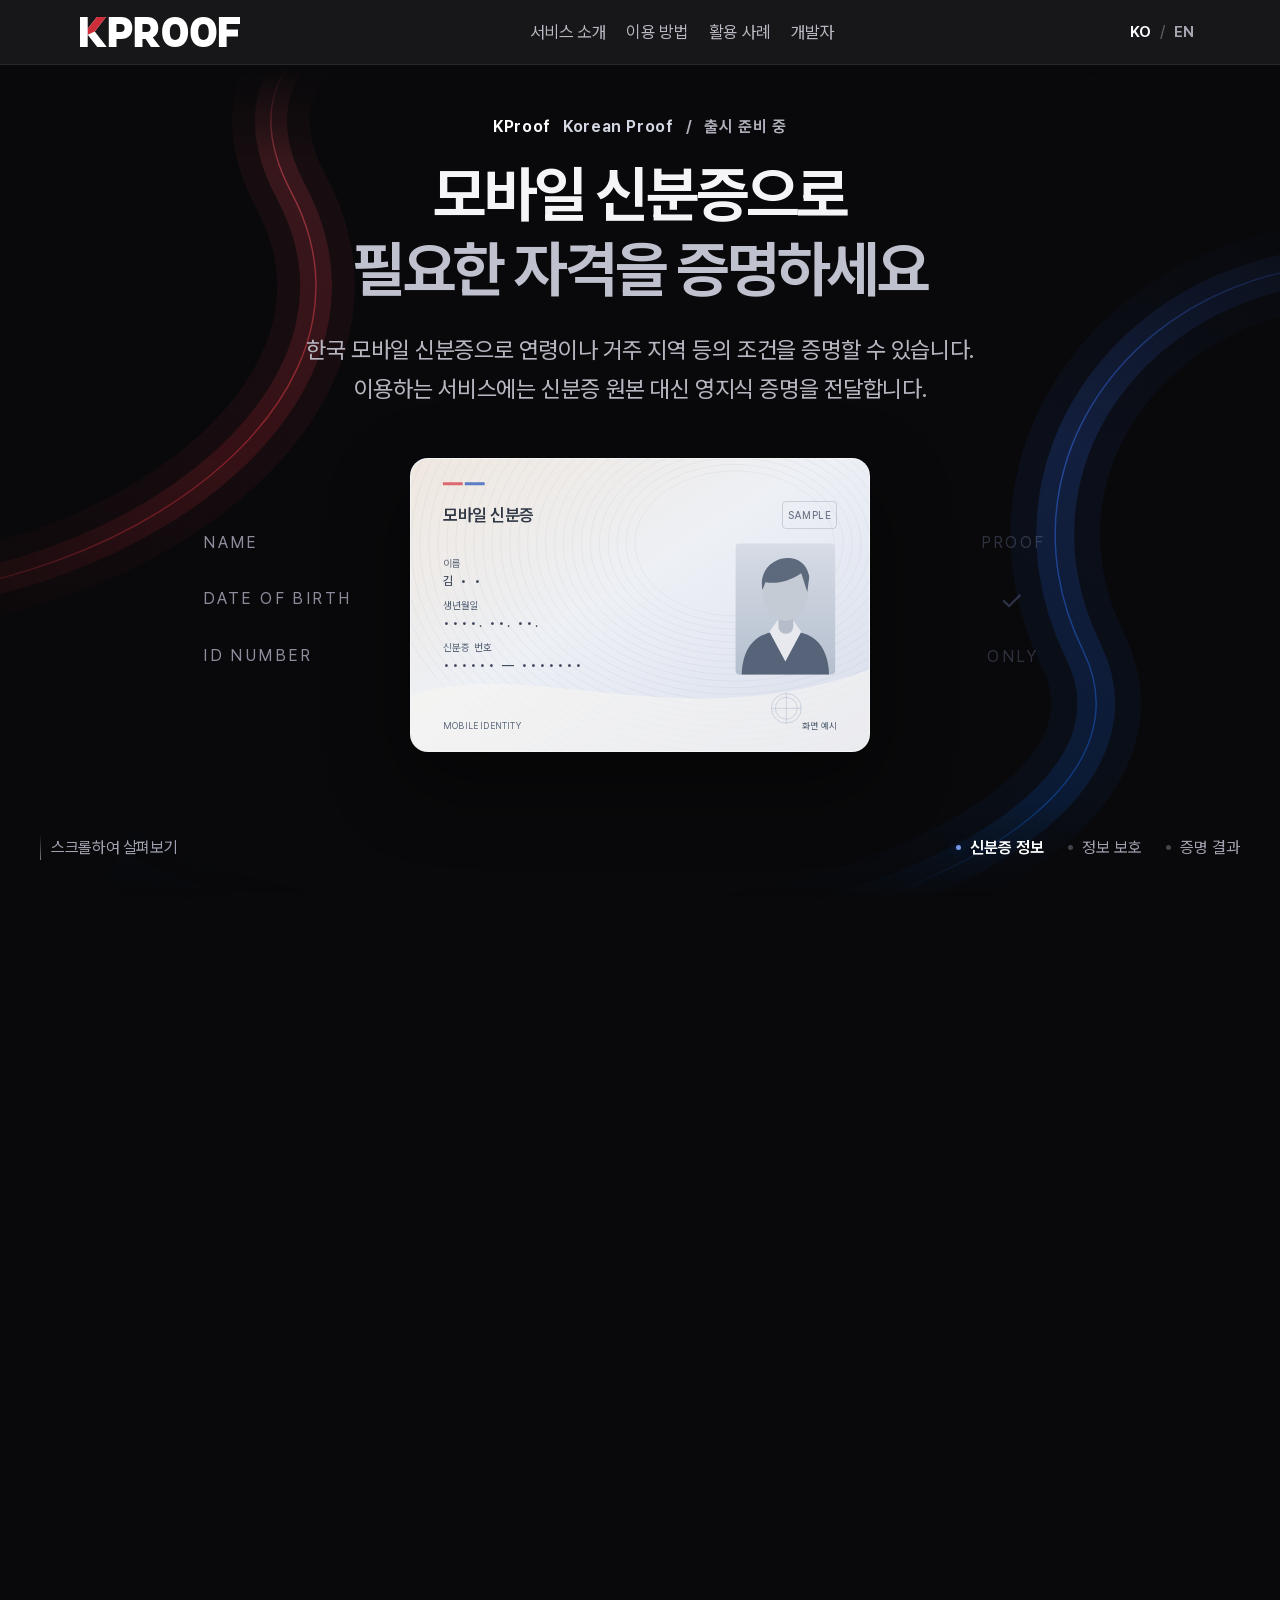
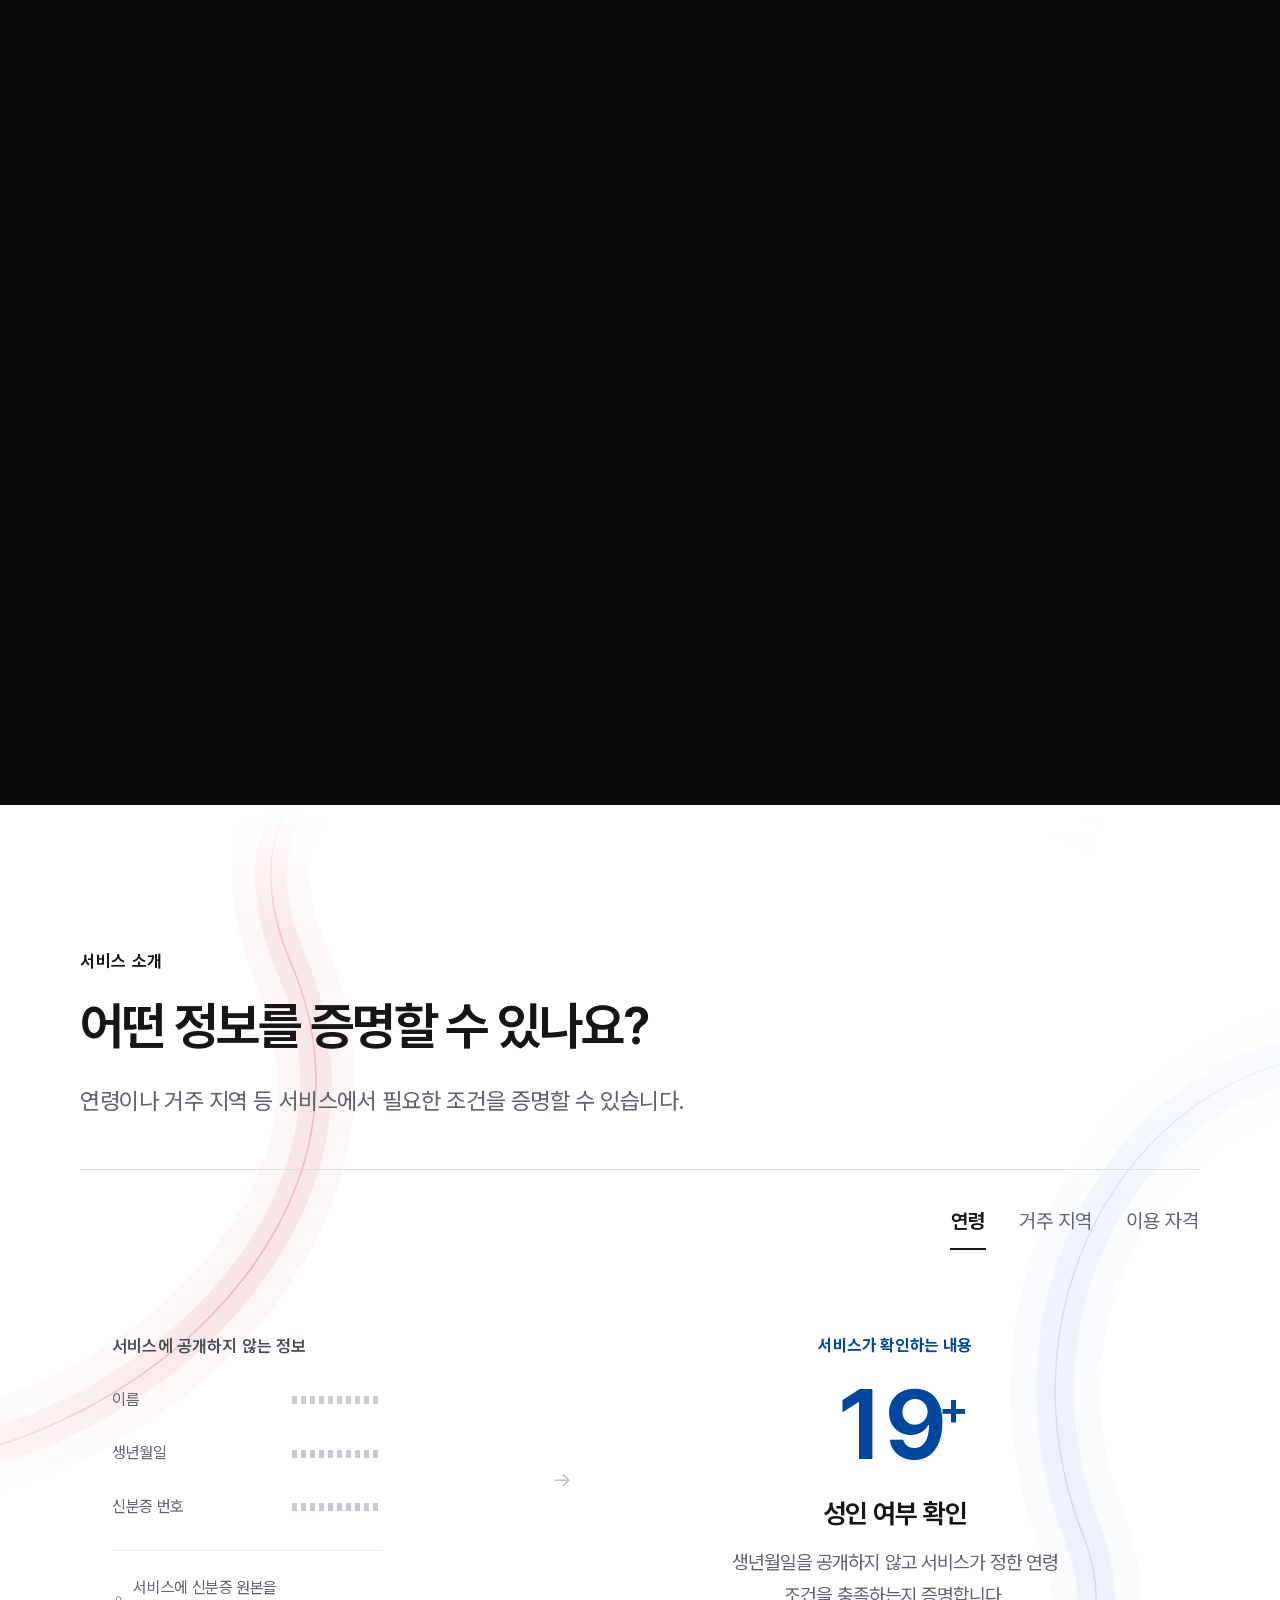
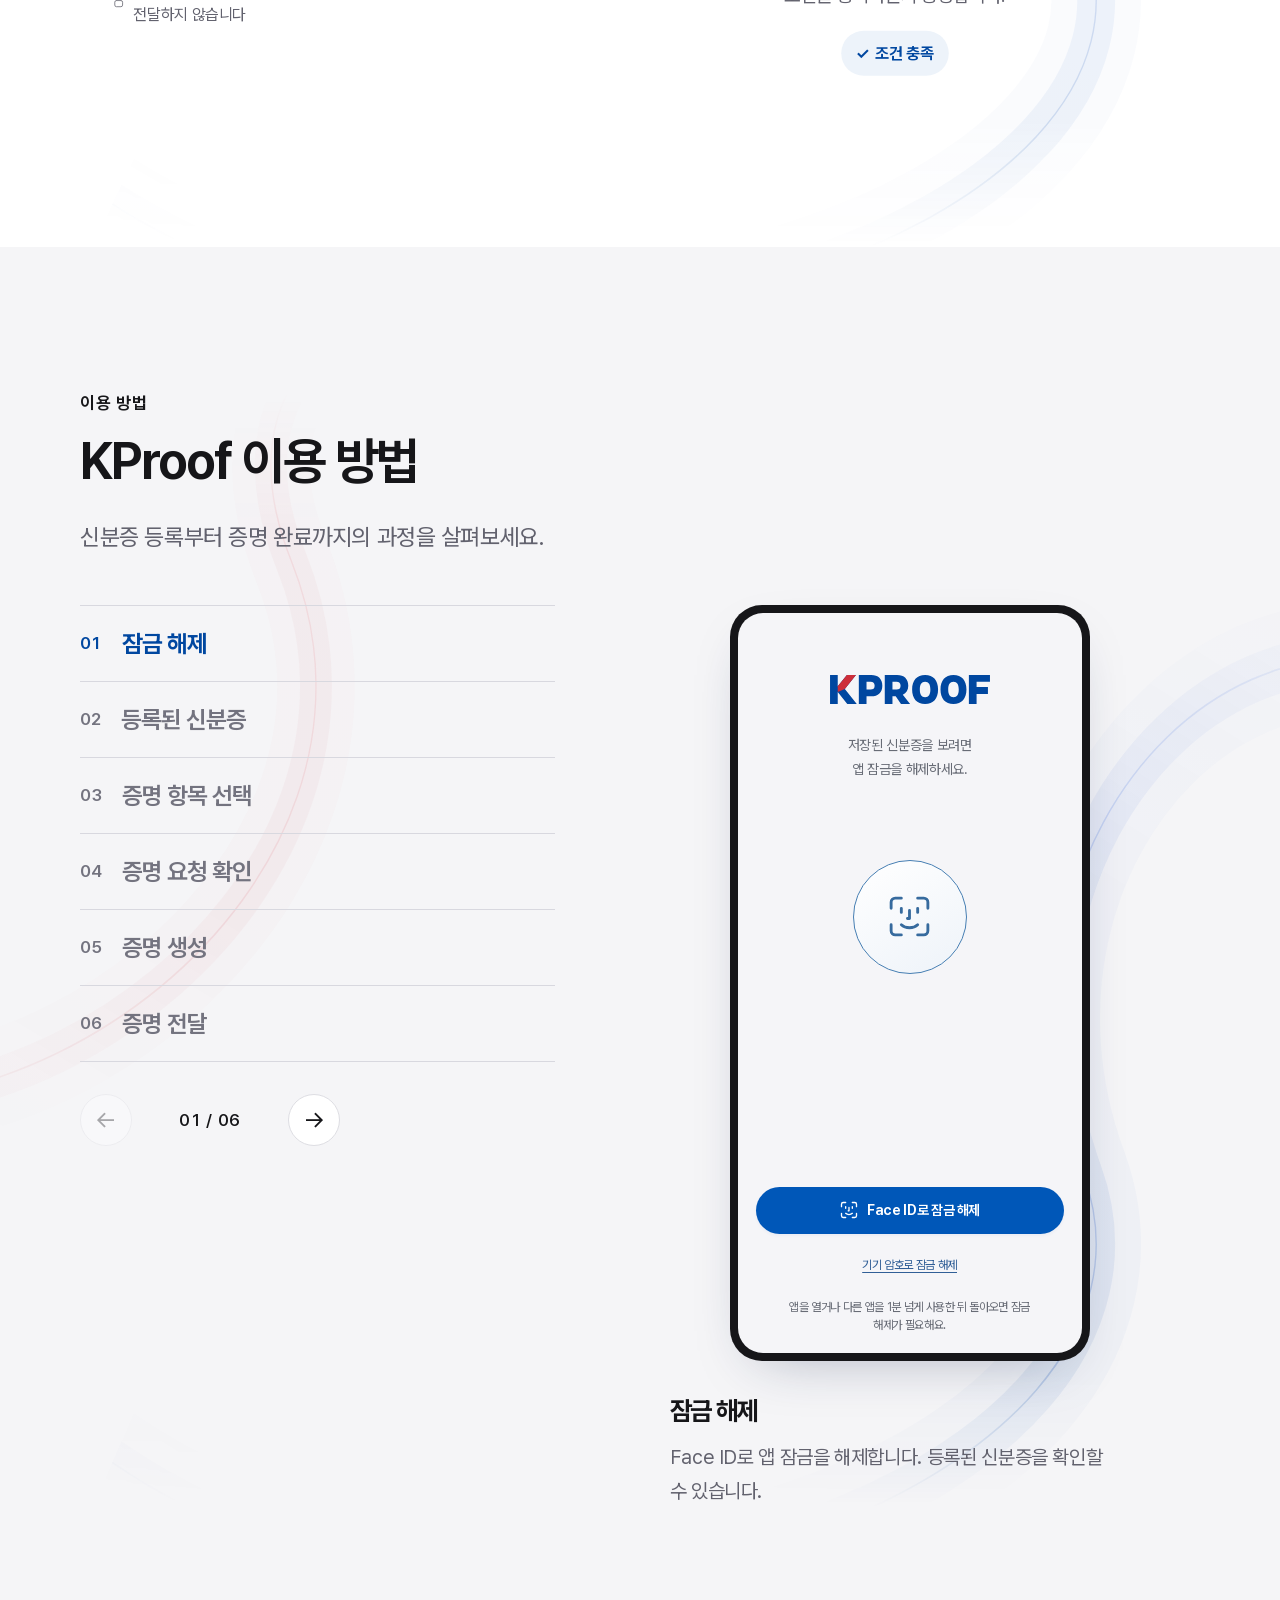
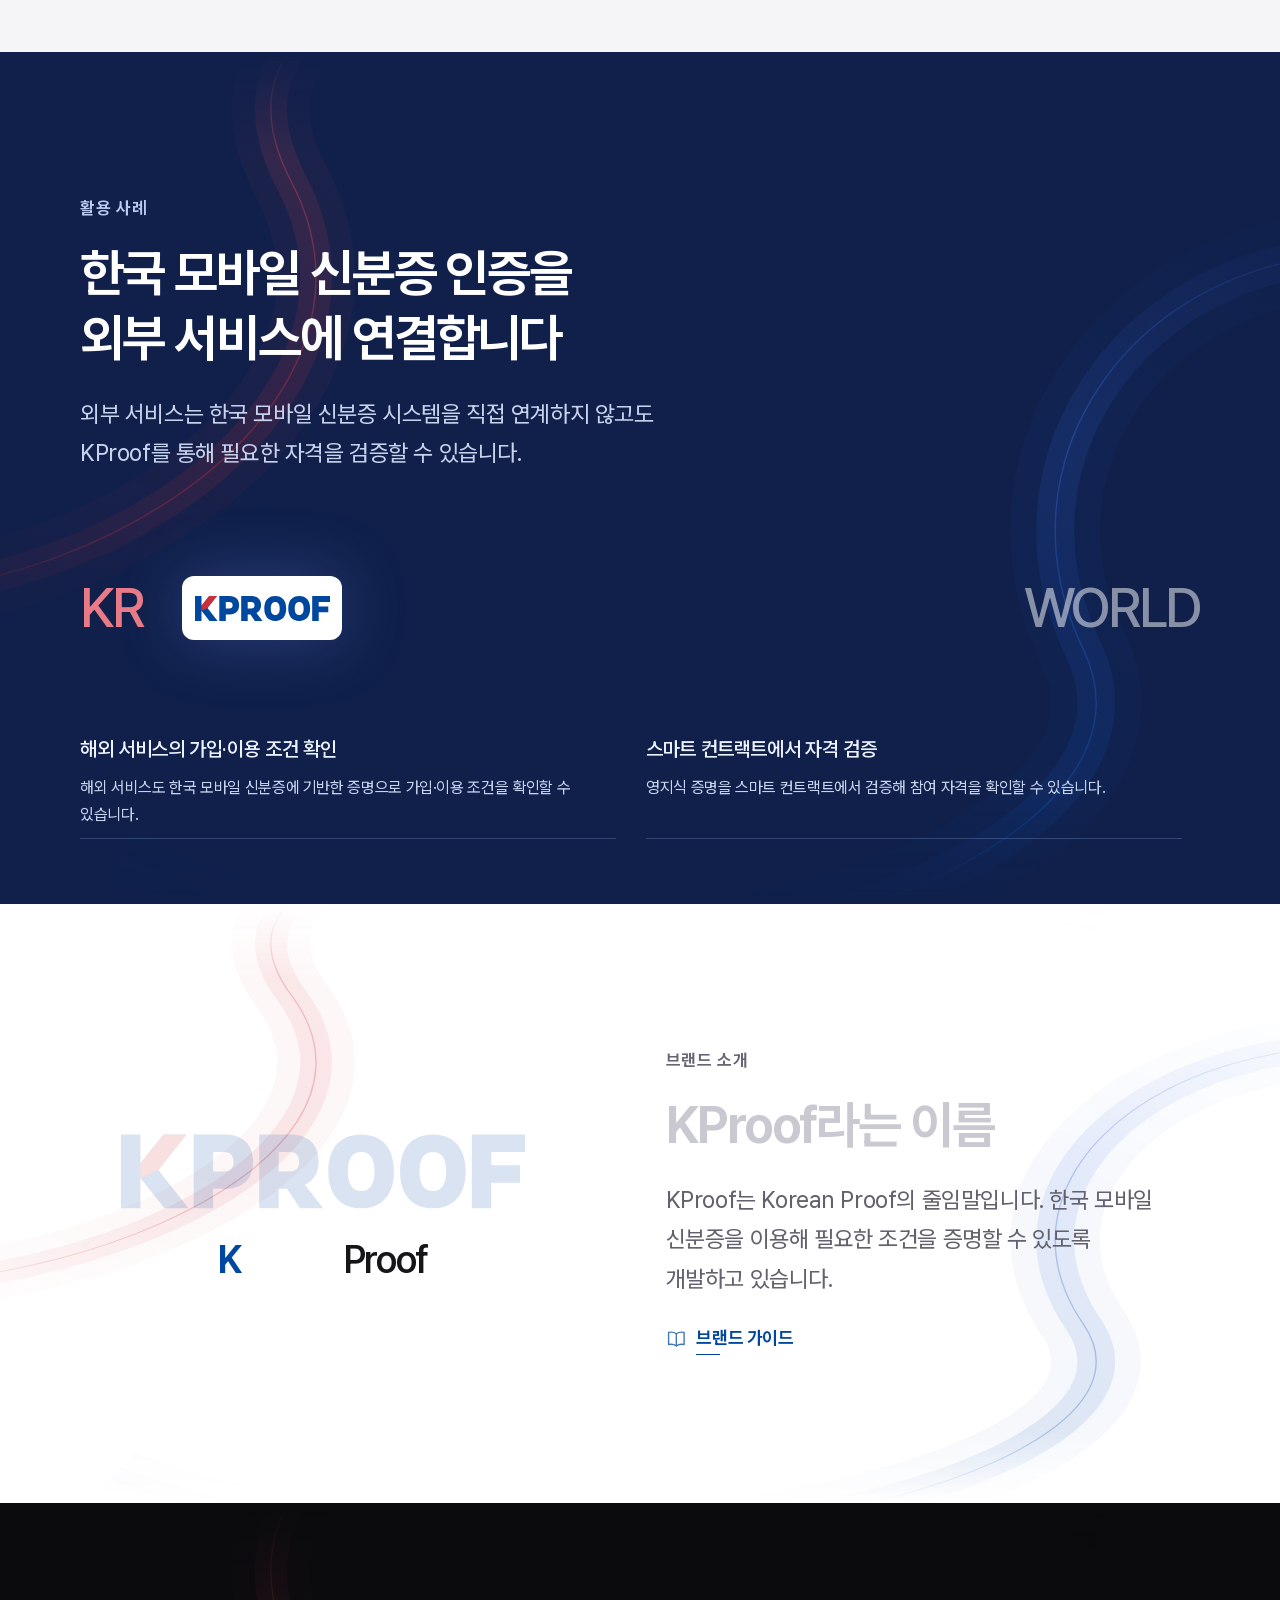
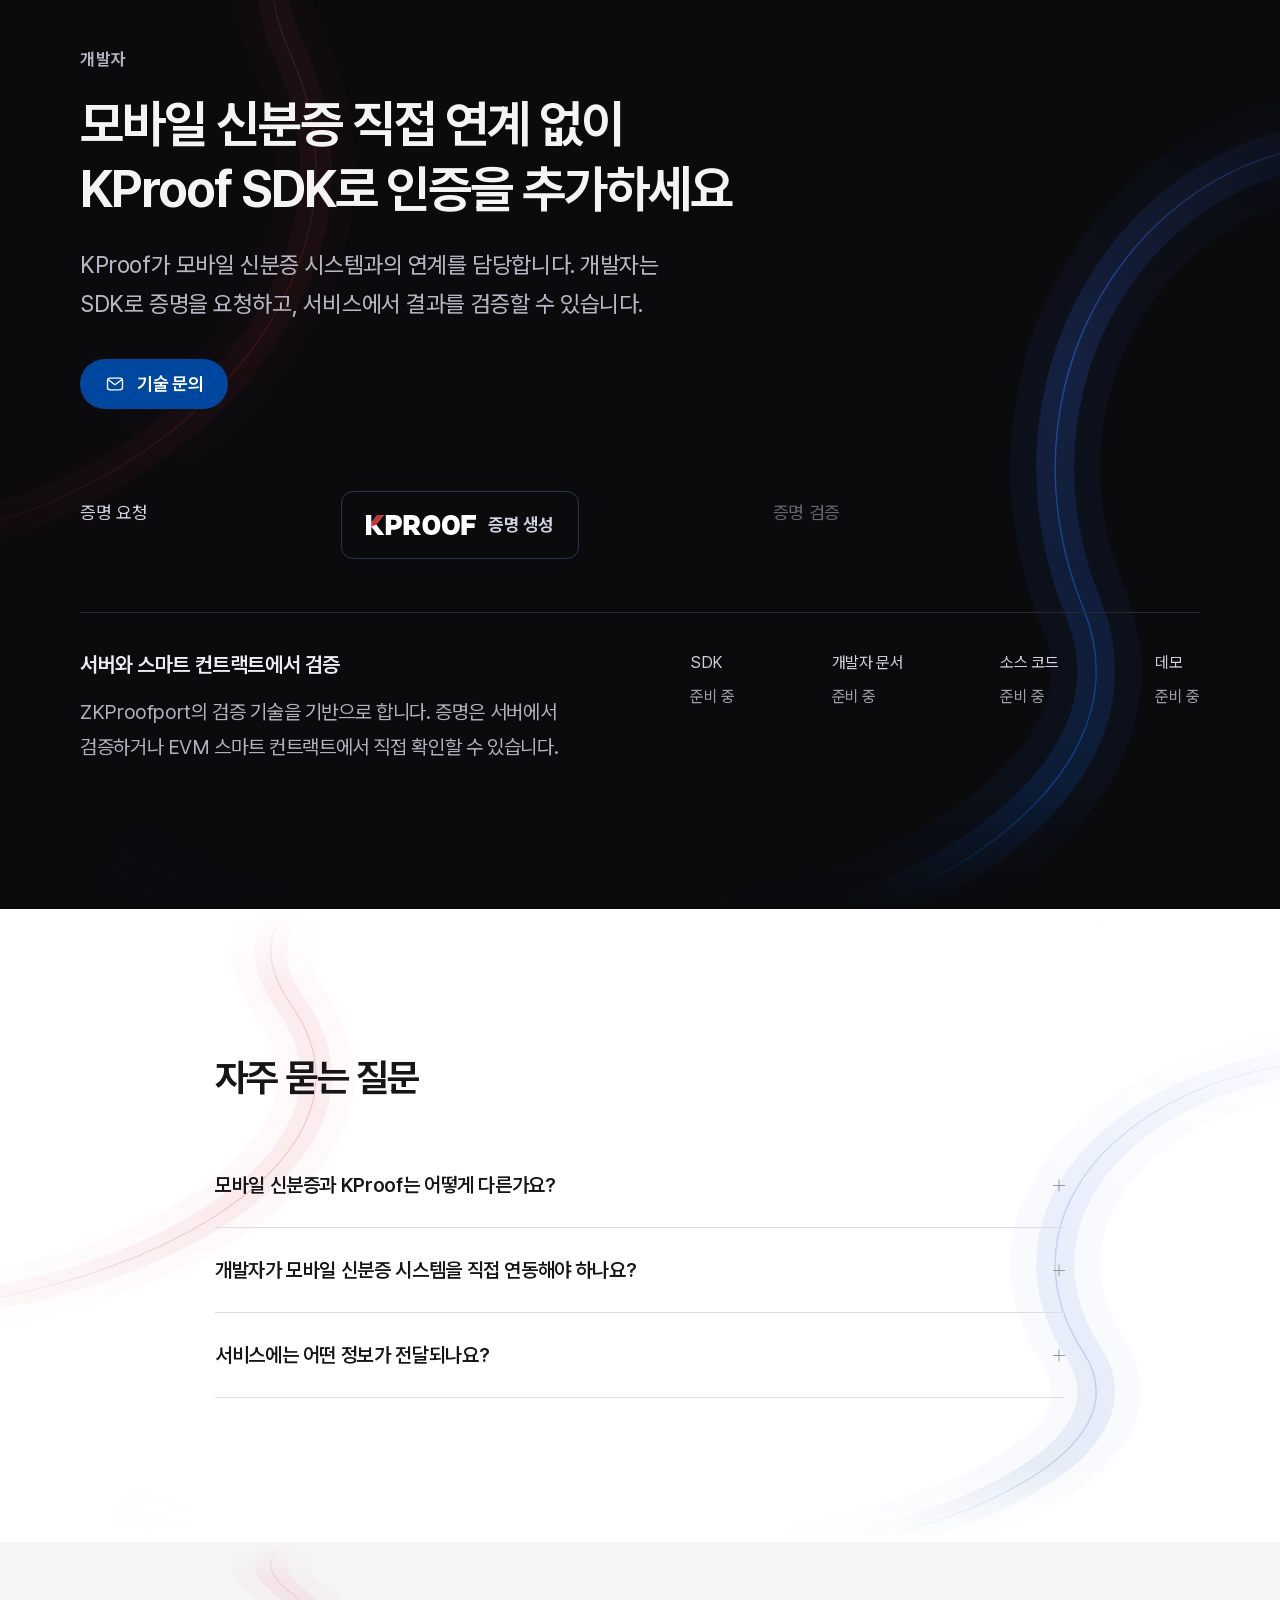
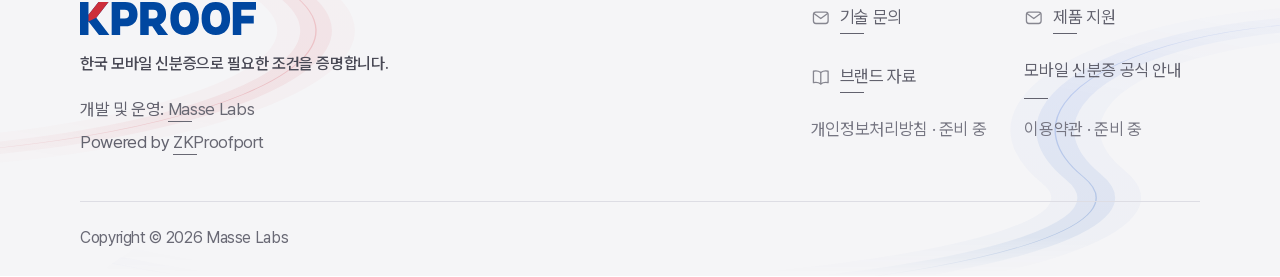
==== commit 9d571ad8: "Remove duplicate participation messaging" ====
--- a/index.html
+++ b/index.html
@@ -62,11 +62,11 @@
 <div class="story-end"><p class="eyebrow" data-i18n="storyEndLabel">연령 조건 확인</p><h2 data-i18n="storyEndTitle">생년월일을 공개하지 않고<br>성인 여부를 확인합니다</h2><p data-i18n="storyEndText">서비스는 만 19세 이상인지 확인할 수 있습니다. 이름이나 생년월일 등의 신분증 정보는 전달되지 않습니다.</p></div>
 <div class="story-bottom"><p class="scroll-cue"><span class="scroll-line" aria-hidden="true"></span><span data-i18n="scrollHint">스크롤하여 살펴보기</span></p><div class="scene-nav" role="group" data-i18n-aria="sceneNav" aria-label="증명 과정 선택"><button type="button" data-scene-target="0" aria-pressed="true"><i></i><span data-i18n="scene1">신분증 정보</span></button><button type="button" data-scene-target="1" aria-pressed="false"><i></i><span data-i18n="scene2">정보 보호</span></button><button type="button" data-scene-target="2" aria-pressed="false"><i></i><span data-i18n="scene3">증명 결과</span></button></div></div>
 </div></section>
-<section id="overview" class="section overview" aria-labelledby="features-title" data-ambient="light"><div class="ambient-field" aria-hidden="true"></div><div class="container"><div class="section-heading reveal"><p class="eyebrow" data-i18n="overview">서비스 소개</p><h2 id="features-title" data-i18n="featuresTitle">어떤 정보를 증명할 수 있나요?</h2><p class="section-intro" data-i18n="featuresIntro">연령이나 거주 지역 등 서비스에서 필요한 조건을 증명할 수 있습니다. 서비스별 고유 식별값을 이용하면 같은 사람이 여러 번 참여하는 것도 제한할 수 있습니다.</p></div>
+<section id="overview" class="section overview" aria-labelledby="features-title" data-ambient="light"><div class="ambient-field" aria-hidden="true"></div><div class="container"><div class="section-heading reveal"><p class="eyebrow" data-i18n="overview">서비스 소개</p><h2 id="features-title" data-i18n="featuresTitle">어떤 정보를 증명할 수 있나요?</h2><p class="section-intro" data-i18n="featuresIntro">연령이나 거주 지역 등 서비스에서 필요한 조건을 증명할 수 있습니다.</p></div>
 <div class="proof-explorer reveal" data-proof="age"><div class="proof-tabs" role="tablist" data-i18n-aria="proofTabs" aria-label="증명 항목 선택"><button role="tab" type="button" id="tab-age" data-proof="age" aria-selected="true" aria-controls="proof-panel" tabindex="0" data-i18n="proofAge">연령</button><button role="tab" type="button" id="tab-region" data-proof="region" aria-selected="false" aria-controls="proof-panel" tabindex="-1" data-i18n="proofRegion">거주 지역</button><button role="tab" type="button" id="tab-eligibility" data-proof="eligibility" aria-selected="false" aria-controls="proof-panel" tabindex="-1" data-i18n="proofEligibility">이용 자격</button></div>
 <div class="proof-panel" id="proof-panel" role="tabpanel" aria-labelledby="tab-age" tabindex="0"><div class="explorer-private"><p class="micro-label" data-i18n="notShared">서비스에 공개하지 않는 정보</p><div><span data-i18n="name">이름</span><i></i></div><div><span data-i18n="birth">생년월일</span><i></i></div><div><span data-i18n="idNumber">신분증 번호</span><i></i></div><p class="private-caption"><svg viewBox="0 0 24 24" aria-hidden="true"><rect x="5" y="10" width="14" height="11" rx="3"/><path d="M8 10V7a4 4 0 0 1 8 0v3"/></svg><span data-i18n="privateLabel">서비스에 신분증 원본을 전달하지 않습니다</span></p></div><div class="explorer-seam" aria-hidden="true"><span>→</span></div><div class="explorer-result" aria-live="polite" aria-atomic="true"><p class="micro-label" data-i18n="shared">서비스가 확인하는 내용</p><div class="result-display" id="result-display" aria-hidden="true">19<span>+</span></div><h3 id="proof-title" data-i18n="proofAgeTitle">성인 여부 확인</h3><p id="proof-description" data-i18n="proofAgeText">생년월일을 공개하지 않고 서비스가 정한 연령 조건을 충족하는지 증명합니다.</p><span class="result-badge"><span aria-hidden="true">✓</span><span data-i18n="met">조건 충족</span></span></div></div></div></div></section>
-<section id="how-it-works" class="section how-section app-walkthrough" aria-labelledby="how-title"><div class="container journey-sticky" data-ambient="soft"><div class="ambient-field" aria-hidden="true"></div><div class="section-heading"><p class="eyebrow" data-i18n="how">이용 방법</p><h2 id="how-title" data-i18n="howTitle">KProof 이용 방법</h2><p class="section-intro" data-i18n="howIntro">신분증 등록부터 증명 완료까지의 과정을 살펴보세요.</p></div><div class="journey"><div class="journey-navigation"><div class="journey-steps" role="tablist" aria-orientation="vertical" data-i18n-aria="journeyTabs" aria-label="이용 단계 선택"><button type="button" role="tab" id="step-tab-0" data-step="0" aria-selected="true" aria-controls="journey-panel" tabindex="0"><span class="step-number">01</span><span><strong data-i18n="appStep1">잠금 해제</strong></span></button><button type="button" role="tab" id="step-tab-1" data-step="1" aria-selected="false" aria-controls="journey-panel" tabindex="-1"><span class="step-number">02</span><span><strong data-i18n="appStep2">등록된 신분증</strong></span></button><button type="button" role="tab" id="step-tab-2" data-step="2" aria-selected="false" aria-controls="journey-panel" tabindex="-1"><span class="step-number">03</span><span><strong data-i18n="appStep3">증명 항목 선택</strong></span></button><button type="button" role="tab" id="step-tab-3" data-step="3" aria-selected="false" aria-controls="journey-panel" tabindex="-1"><span class="step-number">04</span><span><strong data-i18n="appStep4">증명 요청 확인</strong></span></button><button type="button" role="tab" id="step-tab-4" data-step="4" aria-selected="false" aria-controls="journey-panel" tabindex="-1"><span class="step-number">05</span><span><strong data-i18n="appStep5">증명 생성</strong></span></button><button type="button" role="tab" id="step-tab-5" data-step="5" aria-selected="false" aria-controls="journey-panel" tabindex="-1"><span class="step-number">06</span><span><strong data-i18n="appStep6">증명 전달</strong></span></button></div><div class="app-step-controls"><button type="button" data-step-prev disabled data-i18n-aria="previousStep" aria-label="이전 단계">←</button><span class="app-step-counter" data-i18n-aria="appStepStatus" aria-label="현재 이용 단계">01 / 06</span><button type="button" data-step-next data-i18n-aria="nextStep" aria-label="다음 단계">→</button></div></div><div id="journey-panel" class="journey-panel" role="tabpanel" aria-labelledby="step-tab-0" tabindex="0" data-step="0"><div class="app-stage" data-step-screen="0"><figure class="app-phone"><div class="demo-screen demo-lock"><div class="demo-lock-intro"><img class="demo-logo" src="assets/logo.svg" width="789" height="144" alt="KProof"><p data-i18n="uiLockIntro">저장된 신분증을 보려면<br>앱 잠금을 해제하세요.</p></div><div class="demo-face"><svg class="demo-icon " viewBox="0 0 24 24" fill="none" stroke="currentColor" stroke-width="1.6" stroke-linecap="round" stroke-linejoin="round" aria-hidden="true"><path d="M8 3H5a2 2 0 0 0-2 2v3m13-5h3a2 2 0 0 1 2 2v3M3 16v3a2 2 0 0 0 2 2h3m13-5v3a2 2 0 0 1-2 2h-3M8 8v2m8-2v2m-4-1v4h-1m-3 3c2 2 6 2 8 0"/></svg></div><div class="demo-bottom"><div class="demo-primary"><svg class="demo-icon " viewBox="0 0 24 24" fill="none" stroke="currentColor" stroke-width="1.6" stroke-linecap="round" stroke-linejoin="round" aria-hidden="true"><path d="M8 3H5a2 2 0 0 0-2 2v3m13-5h3a2 2 0 0 1 2 2v3M3 16v3a2 2 0 0 0 2 2h3m13-5v3a2 2 0 0 1-2 2h-3M8 8v2m8-2v2m-4-1v4h-1m-3 3c2 2 6 2 8 0"/></svg><span data-i18n="uiUnlock">Face ID로 잠금 해제</span></div><p class="demo-link" data-i18n="uiPasscode">기기 암호로 잠금 해제</p><p class="demo-fine" data-i18n="uiLockNote">앱을 열거나 다른 앱을 1분 넘게 사용한 뒤 돌아오면 잠금 해제가 필요해요.</p></div></div></figure><div class="app-stage-caption"><h3 data-i18n="appStep1">잠금 해제</h3><p data-i18n="appStep1Text">Face ID로 앱 잠금을 해제합니다. 등록된 신분증을 확인할 수 있습니다.</p></div></div><div class="app-stage" data-step-screen="1" hidden><figure class="app-phone"><div class="demo-screen demo-wallet"><div class="demo-toolbar"><img class="demo-logo" src="assets/logo.svg" width="789" height="144" alt="KProof"><div class="demo-tools"><span><svg class="demo-icon " viewBox="0 0 24 24" fill="none" stroke="currentColor" stroke-width="1.6" stroke-linecap="round" stroke-linejoin="round" aria-hidden="true"><path d="M8 3H5a2 2 0 0 0-2 2v3m13-5h3a2 2 0 0 1 2 2v3M3 16v3a2 2 0 0 0 2 2h3m13-5v3a2 2 0 0 1-2 2h-3M8 8v2m8-2v2m-4-1v4h-1m-3 3c2 2 6 2 8 0"/></svg></span><span><svg class="demo-icon " viewBox="0 0 24 24" fill="none" stroke="currentColor" stroke-width="1.6" stroke-linecap="round" stroke-linejoin="round" aria-hidden="true"><path d="M12 5v14M5 12h14"/></svg></span></div></div><div class="demo-panel demo-summary"><strong data-i18n="uiWalletSummary">이 신분증으로 확인할 수 있는 항목 3가지</strong><span class="demo-muted" data-i18n="uiExpand">펼치기</span></div><div class="demo-id-stack"><div class="demo-id-band band-black"><strong data-i18n="uiDriver">모바일 운전면허증</strong><span data-i18n="uiLicense">면허</span></div><div class="demo-id-band band-red"><strong data-i18n="uiVeteran">모바일 국가보훈등록증</strong><span data-i18n="uiVeteranTag">보훈</span></div><div class="demo-id-band band-navy"><strong data-i18n="uiResident">모바일 외국인등록증</strong><span data-i18n="uiResidentTag">외국인</span></div><div class="demo-id-band band-blue"><strong data-i18n="uiNational">모바일 주민등록증</strong><span data-i18n="uiIDTag">주민</span></div><div class="demo-credential"><div class="demo-person"><div class="demo-avatar"><svg class="demo-icon " viewBox="0 0 24 24" fill="none" stroke="currentColor" stroke-width="1.6" stroke-linecap="round" stroke-linejoin="round" aria-hidden="true"><circle cx="12" cy="8" r="4" fill="currentColor" stroke="none"/><path d="M3 23v-2a9 9 0 0 1 18 0v2" fill="currentColor" stroke="none"/></svg></div><div><span class="demo-field" data-i18n="name">이름</span><strong data-i18n="uiHolder">홍길동</strong><span class="demo-field" data-i18n="birth">생년월일</span><strong>1990.01.01</strong><span class="demo-field" data-i18n="uiAddress">주소</span><strong data-i18n="uiCity">전북특별자치도 전주시</strong></div></div><div class="demo-issued"><svg class="demo-icon " viewBox="0 0 24 24" fill="none" stroke="currentColor" stroke-width="1.6" stroke-linecap="round" stroke-linejoin="round" aria-hidden="true"><path d="m12 3 8 3v6c0 5-8 9-8 9s-8-4-8-9V6Z"/><path d="m8 12 3 3 5-6"/></svg><span data-i18n="uiIssuer">정부 전자서명 확인 완료</span></div><p class="demo-fine" data-i18n="uiIssued">모바일 신분증 앱에서 발급 · 2026.10.27</p></div></div><div class="demo-actions"><div class="demo-secondary"><span data-i18n="uiHide">정보 가리기</span></div><div class="demo-primary"><span data-i18n="uiProve">증명하기</span></div></div><div class="demo-nav"><div class="is-selected"><svg class="demo-icon " viewBox="0 0 24 24" fill="none" stroke="currentColor" stroke-width="1.6" stroke-linecap="round" stroke-linejoin="round" aria-hidden="true"><rect x="3" y="5" width="18" height="14" rx="3"/><path d="M3 9h18"/></svg><span data-i18n="uiWallet">신분증</span></div><div><svg class="demo-icon " viewBox="0 0 24 24" fill="none" stroke="currentColor" stroke-width="1.6" stroke-linecap="round" stroke-linejoin="round" aria-hidden="true"><path d="m12 3 8 3v6c0 5-8 9-8 9s-8-4-8-9V6Z"/><path d="m8 12 3 3 5-6"/></svg><span data-i18n="uiProof">증명</span></div><div><svg class="demo-icon " viewBox="0 0 24 24" fill="none" stroke="currentColor" stroke-width="1.6" stroke-linecap="round" stroke-linejoin="round" aria-hidden="true"><path d="M3 10a9 9 0 1 1 1 7M3 4v6h6m3-3v6l4 2"/></svg><span data-i18n="uiHistory">기록</span></div><div><svg class="demo-icon " viewBox="0 0 24 24" fill="none" stroke="currentColor" stroke-width="1.6" stroke-linecap="round" stroke-linejoin="round" aria-hidden="true"><circle cx="12" cy="12" r="3"/><path d="M12 2v3m0 14v3M2 12h3m14 0h3M5 5l2 2m10 10 2 2M5 19l2-2M17 7l2-2"/></svg><span data-i18n="uiSettings">설정</span></div></div></div></figure><div class="app-stage-caption"><h3 data-i18n="appStep2">등록된 신분증</h3><p data-i18n="appStep2Text">처음 이용할 때 모바일 신분증 앱에서 신분증을 가져와 등록합니다. 이후 증명에 사용할 신분증을 선택할 수 있습니다.</p></div></div><div class="app-stage" data-step-screen="2" hidden><figure class="app-phone"><div class="demo-screen demo-choose"><h4 data-i18n="uiProof">증명</h4><p class="demo-muted" data-i18n="uiProofIntro">증명할 항목을 선택하세요. 신분증 원본은 서비스에 전달하지 않아요.</p><div class="demo-qr"><svg class="demo-icon " viewBox="0 0 24 24" fill="none" stroke="currentColor" stroke-width="1.6" stroke-linecap="round" stroke-linejoin="round" aria-hidden="true"><path d="M8 3H3v5m13-5h5v5M3 16v5h5m13-5v5h-5M8 8h2v2H8zm6 0h2v2h-2zm-6 6h2v2H8zm6 0h2v2h-2z"/></svg><div><strong data-i18n="uiQR">증명 요청 QR 스캔</strong><small data-i18n="uiQRNote">서비스 화면의 QR 코드를 스캔하세요</small></div></div><p class="demo-section-label" data-i18n="uiCanProve">증명할 수 있는 항목</p><div class="demo-panel demo-proof-option"><div class="demo-option-title"><strong data-i18n="uiIdentity">본인 확인</strong><span class="demo-source-tag" data-i18n="uiIDSource">주민등록증</span></div><p class="demo-fine" data-i18n="uiIdentityNote">유효한 모바일 신분증을 가지고 있는지 확인해요</p></div><div class="demo-panel demo-proof-option"><div class="demo-option-title"><strong data-i18n="uiAge">나이</strong><span class="demo-source-tag" data-i18n="uiIDSource">주민등록증</span></div><p class="demo-fine" data-i18n="uiAgeNote">생년월일 공개 없이 연령 조건을 증명해요</p></div><div class="demo-panel demo-proof-option"><div class="demo-option-title"><strong data-i18n="uiRegion">거주 시·도</strong><span class="demo-source-tag" data-i18n="uiIDSource">주민등록증</span></div><p class="demo-fine" data-i18n="uiRegionNote">상세 주소를 공개하지 않고 거주 시·도를 증명해요</p></div><p class="demo-fine demo-proof-foot" data-i18n="uiProofFoot">기본 신분증을 설정하면 다음에도 같은 신분증이 선택돼요.</p><div class="demo-nav"><div><svg class="demo-icon " viewBox="0 0 24 24" fill="none" stroke="currentColor" stroke-width="1.6" stroke-linecap="round" stroke-linejoin="round" aria-hidden="true"><rect x="3" y="5" width="18" height="14" rx="3"/><path d="M3 9h18"/></svg><span data-i18n="uiWallet">신분증</span></div><div class="is-selected"><svg class="demo-icon " viewBox="0 0 24 24" fill="none" stroke="currentColor" stroke-width="1.6" stroke-linecap="round" stroke-linejoin="round" aria-hidden="true"><path d="m12 3 8 3v6c0 5-8 9-8 9s-8-4-8-9V6Z"/><path d="m8 12 3 3 5-6"/></svg><span data-i18n="uiProof">증명</span></div><div><svg class="demo-icon " viewBox="0 0 24 24" fill="none" stroke="currentColor" stroke-width="1.6" stroke-linecap="round" stroke-linejoin="round" aria-hidden="true"><path d="M3 10a9 9 0 1 1 1 7M3 4v6h6m3-3v6l4 2"/></svg><span data-i18n="uiHistory">기록</span></div><div><svg class="demo-icon " viewBox="0 0 24 24" fill="none" stroke="currentColor" stroke-width="1.6" stroke-linecap="round" stroke-linejoin="round" aria-hidden="true"><circle cx="12" cy="12" r="3"/><path d="M12 2v3m0 14v3M2 12h3m14 0h3M5 5l2 2m10 10 2 2M5 19l2-2M17 7l2-2"/></svg><span data-i18n="uiSettings">설정</span></div></div></div></figure><div class="app-stage-caption"><h3 data-i18n="appStep3">증명 항목 선택</h3><p data-i18n="appStep3Text">본인 확인, 나이, 거주 시·도 중 증명할 항목을 선택합니다. QR 코드로 서비스의 증명 요청을 받을 수도 있습니다.</p></div></div><div class="app-stage" data-step-screen="3" hidden><figure class="app-phone"><div class="demo-screen demo-request"><div class="demo-request-meta"><strong data-i18n="uiRequest">증명 요청</strong><span data-i18n="uiTimeLeft">4:52 남음</span></div><div class="demo-service"><img src="brand/assets/symbol-color.svg" width="40" height="40" alt=""><div><strong data-i18n="uiDemo">KProof 데모</strong><span>stg-demo.koreanproof.com</span></div></div><h4 data-i18n="uiRequestTitle">만 19세 이상인지<br>확인해 주세요</h4><div class="demo-panel demo-source"><svg class="demo-icon " viewBox="0 0 24 24" fill="none" stroke="currentColor" stroke-width="1.6" stroke-linecap="round" stroke-linejoin="round" aria-hidden="true"><rect x="3" y="5" width="18" height="14" rx="3"/><path d="M3 9h18"/></svg><strong data-i18n="uiSource">모바일 주민등록증으로 증명</strong><span class="demo-link" data-i18n="uiChange">바꾸기</span></div><div class="demo-panel demo-sharing"><h5 data-i18n="uiShared">서비스가 확인하는 내용</h5><div class="demo-check-row"><svg class="demo-icon " viewBox="0 0 24 24" fill="none" stroke="currentColor" stroke-width="1.6" stroke-linecap="round" stroke-linejoin="round" aria-hidden="true"><path d="m5 12 4 4L19 6"/></svg><div><span data-i18n="uiAgeFact">만 19세 이상 여부</span></div></div><div class="demo-check-row"><svg class="demo-icon " viewBox="0 0 24 24" fill="none" stroke="currentColor" stroke-width="1.6" stroke-linecap="round" stroke-linejoin="round" aria-hidden="true"><path d="m5 12 4 4L19 6"/></svg><div><span data-i18n="uiNullifier">중복 참여 확인값</span><p class="demo-fine" data-i18n="uiNullifierNote">이 서비스에서만 사용하는 값이에요</p></div></div></div><div class="demo-panel demo-private"><h5 data-i18n="uiPrivate">서비스에 공개하지 않는 정보</h5><div class="demo-private-fields"><span data-i18n="name">이름</span><span data-i18n="birth">생년월일</span><span data-i18n="uiLicenseNumber">면허 번호</span><span data-i18n="uiAddress">주소</span><span data-i18n="uiPhoto">사진</span></div></div><div class="demo-bottom"><div class="demo-primary"><svg class="demo-icon " viewBox="0 0 24 24" fill="none" stroke="currentColor" stroke-width="1.6" stroke-linecap="round" stroke-linejoin="round" aria-hidden="true"><path d="M8 3H5a2 2 0 0 0-2 2v3m13-5h3a2 2 0 0 1 2 2v3M3 16v3a2 2 0 0 0 2 2h3m13-5v3a2 2 0 0 1-2 2h-3M8 8v2m8-2v2m-4-1v4h-1m-3 3c2 2 6 2 8 0"/></svg><span data-i18n="uiApprove">Face ID로 확인하고 증명</span></div><p class="demo-secondary-link" data-i18n="uiDecline">요청 거절</p></div></div></figure><div class="app-stage-caption"><h3 data-i18n="appStep4">증명 요청 확인</h3><p data-i18n="appStep4Text">서비스가 확인하려는 조건과 전달할 정보를 확인한 뒤 승인합니다.</p></div></div><div class="app-stage" data-step-screen="4" hidden><figure class="app-phone"><div class="demo-screen demo-creating"><div class="demo-progress"><svg viewBox="0 0 120 120" aria-hidden="true"><circle class="demo-progress-track" cx="60" cy="60" r="52"/><circle class="demo-progress-value" cx="60" cy="60" r="52" pathLength="100"/></svg><strong>48<span>%</span></strong></div><h4 data-i18n="uiCreating">증명을 생성하고 있어요</h4><p class="demo-muted" data-i18n="uiCreatingNote">휴대폰에서 영지식 증명을 생성하고 있어요.<br>신분증 원본은 요청한 서비스에 전달되지 않아요.</p><div class="demo-tasks"><div class="demo-task is-done"><span class="demo-task-state"><svg class="demo-icon " viewBox="0 0 24 24" fill="none" stroke="currentColor" stroke-width="1.6" stroke-linecap="round" stroke-linejoin="round" aria-hidden="true"><path d="m5 12 4 4L19 6"/></svg></span><span data-i18n="uiSignature">정부 전자서명 확인</span></div><div class="demo-task is-current"><span class="demo-task-state"></span><span data-i18n="uiAgeCheck">만 19세 이상 여부 확인</span></div><div class="demo-task is-pending"><span class="demo-task-state"></span><span data-i18n="uiZK">영지식 증명 생성</span></div><div class="demo-task is-pending"><span class="demo-task-state"></span><span data-i18n="uiSend">KProof 데모로 증명 전송</span></div></div><div class="demo-bottom"><p class="demo-link" data-i18n="uiViewOriginal">내 신분증 정보 보기</p><div class="demo-cancel"><span data-i18n="uiCancel">취소</span></div></div></div></figure><div class="app-stage-caption"><h3 data-i18n="appStep5">증명 생성</h3><p data-i18n="appStep5Text">등록한 신분증으로 휴대폰에서 영지식 증명을 생성합니다. 신분증 원본은 요청한 서비스에 전달하지 않습니다.</p></div></div><div class="app-stage" data-step-screen="5" hidden><figure class="app-phone"><div class="demo-screen demo-sent"><div class="demo-success"><svg class="demo-icon " viewBox="0 0 24 24" fill="none" stroke="currentColor" stroke-width="1.6" stroke-linecap="round" stroke-linejoin="round" aria-hidden="true"><path d="m5 12 4 4L19 6"/></svg></div><h4 data-i18n="uiSent">증명을 전송했어요</h4><p class="demo-muted" data-i18n="uiSentNote">KProof 데모에 연령 증명과 검증에 필요한 데이터를 전송했어요.</p><div class="demo-panel "><dl class="demo-receipt"><div><dt data-i18n="uiRecipient">요청한 서비스</dt><dd data-i18n="uiDemo">KProof 데모</dd></div><div><dt data-i18n="uiVerified">증명 항목</dt><dd data-i18n="age">만 19세 이상</dd></div><div><dt data-i18n="uiDuration">증명 생성 시간</dt><dd data-i18n="uiDurationValue">6.1초</dd></div><div><dt data-i18n="uiWhen">전송 일시</dt><dd>2026.10.27 19:12</dd></div></dl></div><div class="demo-bottom"><div class="demo-primary"><span data-i18n="uiReturn">서비스로 돌아가기</span></div><p class="demo-link" data-i18n="uiViewHistory">기록에서 보기</p></div></div></figure><div class="app-stage-caption"><h3 data-i18n="appStep6">증명 전달</h3><p data-i18n="appStep6Text">요청한 서비스에 증명과 검증에 필요한 공개 데이터를 전달합니다. 서비스는 이를 검증해 조건 충족 여부를 확인합니다.</p></div></div></div></div></div></section>
-<section id="use-cases" class="use-section" aria-labelledby="uses-title" data-ambient="dark"><div class="ambient-field" aria-hidden="true"></div><div class="container"><div class="use-heading reveal"><p class="eyebrow" data-i18n="uses">활용 사례</p><h2 id="uses-title" data-i18n="usesTitle">한국 모바일 신분증 인증을<br>외부 서비스에 연결합니다</h2><p data-i18n="usesIntro">외부 서비스는 한국 모바일 신분증 시스템을 직접 연계하지 않고도 KProof를 통해 필요한 자격을 검증할 수 있습니다.</p></div><div class="world-route reveal" aria-hidden="true"><span class="route-origin">KR</span><div class="route-track"><i></i><i></i><i></i><span class="route-proof"><img src="assets/logo.svg" alt="" width="789" height="144"></span></div><span class="route-destination">WORLD</span></div><div class="use-pills reveal"><span><span data-i18n="use1">해외 서비스의 가입·이용 조건 확인</span><small data-i18n="use1Text">해외 서비스도 한국 모바일 신분증에 기반한 증명으로 가입·이용 조건을 확인할 수 있습니다.</small></span><span><span data-i18n="use2">1인 1회 참여</span><small data-i18n="use2Text">설문조사, 경품 응모, 쿠폰 발급 등에서 동일인의 중복 참여를 제한할 수 있습니다.</small></span><span><span data-i18n="use3">스마트 컨트랙트에서 자격 검증</span><small data-i18n="use3Text">영지식 증명을 스마트 컨트랙트에서 검증해 참여 자격을 확인할 수 있습니다.</small></span></div></div></section>
+<section id="how-it-works" class="section how-section app-walkthrough" aria-labelledby="how-title"><div class="container journey-sticky" data-ambient="soft"><div class="ambient-field" aria-hidden="true"></div><div class="section-heading"><p class="eyebrow" data-i18n="how">이용 방법</p><h2 id="how-title" data-i18n="howTitle">KProof 이용 방법</h2><p class="section-intro" data-i18n="howIntro">신분증 등록부터 증명 완료까지의 과정을 살펴보세요.</p></div><div class="journey"><div class="journey-navigation"><div class="journey-steps" role="tablist" aria-orientation="vertical" data-i18n-aria="journeyTabs" aria-label="이용 단계 선택"><button type="button" role="tab" id="step-tab-0" data-step="0" aria-selected="true" aria-controls="journey-panel" tabindex="0"><span class="step-number">01</span><span><strong data-i18n="appStep1">잠금 해제</strong></span></button><button type="button" role="tab" id="step-tab-1" data-step="1" aria-selected="false" aria-controls="journey-panel" tabindex="-1"><span class="step-number">02</span><span><strong data-i18n="appStep2">등록된 신분증</strong></span></button><button type="button" role="tab" id="step-tab-2" data-step="2" aria-selected="false" aria-controls="journey-panel" tabindex="-1"><span class="step-number">03</span><span><strong data-i18n="appStep3">증명 항목 선택</strong></span></button><button type="button" role="tab" id="step-tab-3" data-step="3" aria-selected="false" aria-controls="journey-panel" tabindex="-1"><span class="step-number">04</span><span><strong data-i18n="appStep4">증명 요청 확인</strong></span></button><button type="button" role="tab" id="step-tab-4" data-step="4" aria-selected="false" aria-controls="journey-panel" tabindex="-1"><span class="step-number">05</span><span><strong data-i18n="appStep5">증명 생성</strong></span></button><button type="button" role="tab" id="step-tab-5" data-step="5" aria-selected="false" aria-controls="journey-panel" tabindex="-1"><span class="step-number">06</span><span><strong data-i18n="appStep6">증명 전달</strong></span></button></div><div class="app-step-controls"><button type="button" data-step-prev disabled data-i18n-aria="previousStep" aria-label="이전 단계">←</button><span class="app-step-counter" data-i18n-aria="appStepStatus" aria-label="현재 이용 단계">01 / 06</span><button type="button" data-step-next data-i18n-aria="nextStep" aria-label="다음 단계">→</button></div></div><div id="journey-panel" class="journey-panel" role="tabpanel" aria-labelledby="step-tab-0" tabindex="0" data-step="0"><div class="app-stage" data-step-screen="0"><figure class="app-phone"><div class="demo-screen demo-lock"><div class="demo-lock-intro"><img class="demo-logo" src="assets/logo.svg" width="789" height="144" alt="KProof"><p data-i18n="uiLockIntro">저장된 신분증을 보려면<br>앱 잠금을 해제하세요.</p></div><div class="demo-face"><svg class="demo-icon " viewBox="0 0 24 24" fill="none" stroke="currentColor" stroke-width="1.6" stroke-linecap="round" stroke-linejoin="round" aria-hidden="true"><path d="M8 3H5a2 2 0 0 0-2 2v3m13-5h3a2 2 0 0 1 2 2v3M3 16v3a2 2 0 0 0 2 2h3m13-5v3a2 2 0 0 1-2 2h-3M8 8v2m8-2v2m-4-1v4h-1m-3 3c2 2 6 2 8 0"/></svg></div><div class="demo-bottom"><div class="demo-primary"><svg class="demo-icon " viewBox="0 0 24 24" fill="none" stroke="currentColor" stroke-width="1.6" stroke-linecap="round" stroke-linejoin="round" aria-hidden="true"><path d="M8 3H5a2 2 0 0 0-2 2v3m13-5h3a2 2 0 0 1 2 2v3M3 16v3a2 2 0 0 0 2 2h3m13-5v3a2 2 0 0 1-2 2h-3M8 8v2m8-2v2m-4-1v4h-1m-3 3c2 2 6 2 8 0"/></svg><span data-i18n="uiUnlock">Face ID로 잠금 해제</span></div><p class="demo-link" data-i18n="uiPasscode">기기 암호로 잠금 해제</p><p class="demo-fine" data-i18n="uiLockNote">앱을 열거나 다른 앱을 1분 넘게 사용한 뒤 돌아오면 잠금 해제가 필요해요.</p></div></div></figure><div class="app-stage-caption"><h3 data-i18n="appStep1">잠금 해제</h3><p data-i18n="appStep1Text">Face ID로 앱 잠금을 해제합니다. 등록된 신분증을 확인할 수 있습니다.</p></div></div><div class="app-stage" data-step-screen="1" hidden><figure class="app-phone"><div class="demo-screen demo-wallet"><div class="demo-toolbar"><img class="demo-logo" src="assets/logo.svg" width="789" height="144" alt="KProof"><div class="demo-tools"><span><svg class="demo-icon " viewBox="0 0 24 24" fill="none" stroke="currentColor" stroke-width="1.6" stroke-linecap="round" stroke-linejoin="round" aria-hidden="true"><path d="M8 3H5a2 2 0 0 0-2 2v3m13-5h3a2 2 0 0 1 2 2v3M3 16v3a2 2 0 0 0 2 2h3m13-5v3a2 2 0 0 1-2 2h-3M8 8v2m8-2v2m-4-1v4h-1m-3 3c2 2 6 2 8 0"/></svg></span><span><svg class="demo-icon " viewBox="0 0 24 24" fill="none" stroke="currentColor" stroke-width="1.6" stroke-linecap="round" stroke-linejoin="round" aria-hidden="true"><path d="M12 5v14M5 12h14"/></svg></span></div></div><div class="demo-panel demo-summary"><strong data-i18n="uiWalletSummary">이 신분증으로 확인할 수 있는 항목 3가지</strong><span class="demo-muted" data-i18n="uiExpand">펼치기</span></div><div class="demo-id-stack"><div class="demo-id-band band-black"><strong data-i18n="uiDriver">모바일 운전면허증</strong><span data-i18n="uiLicense">면허</span></div><div class="demo-id-band band-red"><strong data-i18n="uiVeteran">모바일 국가보훈등록증</strong><span data-i18n="uiVeteranTag">보훈</span></div><div class="demo-id-band band-navy"><strong data-i18n="uiResident">모바일 외국인등록증</strong><span data-i18n="uiResidentTag">외국인</span></div><div class="demo-id-band band-blue"><strong data-i18n="uiNational">모바일 주민등록증</strong><span data-i18n="uiIDTag">주민</span></div><div class="demo-credential"><div class="demo-person"><div class="demo-avatar"><svg class="demo-icon " viewBox="0 0 24 24" fill="none" stroke="currentColor" stroke-width="1.6" stroke-linecap="round" stroke-linejoin="round" aria-hidden="true"><circle cx="12" cy="8" r="4" fill="currentColor" stroke="none"/><path d="M3 23v-2a9 9 0 0 1 18 0v2" fill="currentColor" stroke="none"/></svg></div><div><span class="demo-field" data-i18n="name">이름</span><strong data-i18n="uiHolder">홍길동</strong><span class="demo-field" data-i18n="birth">생년월일</span><strong>1990.01.01</strong><span class="demo-field" data-i18n="uiAddress">주소</span><strong data-i18n="uiCity">전북특별자치도 전주시</strong></div></div><div class="demo-issued"><svg class="demo-icon " viewBox="0 0 24 24" fill="none" stroke="currentColor" stroke-width="1.6" stroke-linecap="round" stroke-linejoin="round" aria-hidden="true"><path d="m12 3 8 3v6c0 5-8 9-8 9s-8-4-8-9V6Z"/><path d="m8 12 3 3 5-6"/></svg><span data-i18n="uiIssuer">정부 전자서명 확인 완료</span></div><p class="demo-fine" data-i18n="uiIssued">모바일 신분증 앱에서 발급 · 2026.10.27</p></div></div><div class="demo-actions"><div class="demo-secondary"><span data-i18n="uiHide">정보 가리기</span></div><div class="demo-primary"><span data-i18n="uiProve">증명하기</span></div></div><div class="demo-nav"><div class="is-selected"><svg class="demo-icon " viewBox="0 0 24 24" fill="none" stroke="currentColor" stroke-width="1.6" stroke-linecap="round" stroke-linejoin="round" aria-hidden="true"><rect x="3" y="5" width="18" height="14" rx="3"/><path d="M3 9h18"/></svg><span data-i18n="uiWallet">신분증</span></div><div><svg class="demo-icon " viewBox="0 0 24 24" fill="none" stroke="currentColor" stroke-width="1.6" stroke-linecap="round" stroke-linejoin="round" aria-hidden="true"><path d="m12 3 8 3v6c0 5-8 9-8 9s-8-4-8-9V6Z"/><path d="m8 12 3 3 5-6"/></svg><span data-i18n="uiProof">증명</span></div><div><svg class="demo-icon " viewBox="0 0 24 24" fill="none" stroke="currentColor" stroke-width="1.6" stroke-linecap="round" stroke-linejoin="round" aria-hidden="true"><path d="M3 10a9 9 0 1 1 1 7M3 4v6h6m3-3v6l4 2"/></svg><span data-i18n="uiHistory">기록</span></div><div><svg class="demo-icon " viewBox="0 0 24 24" fill="none" stroke="currentColor" stroke-width="1.6" stroke-linecap="round" stroke-linejoin="round" aria-hidden="true"><circle cx="12" cy="12" r="3"/><path d="M12 2v3m0 14v3M2 12h3m14 0h3M5 5l2 2m10 10 2 2M5 19l2-2M17 7l2-2"/></svg><span data-i18n="uiSettings">설정</span></div></div></div></figure><div class="app-stage-caption"><h3 data-i18n="appStep2">등록된 신분증</h3><p data-i18n="appStep2Text">처음 이용할 때 모바일 신분증 앱에서 신분증을 가져와 등록합니다. 이후 증명에 사용할 신분증을 선택할 수 있습니다.</p></div></div><div class="app-stage" data-step-screen="2" hidden><figure class="app-phone"><div class="demo-screen demo-choose"><h4 data-i18n="uiProof">증명</h4><p class="demo-muted" data-i18n="uiProofIntro">증명할 항목을 선택하세요. 신분증 원본은 서비스에 전달하지 않아요.</p><div class="demo-qr"><svg class="demo-icon " viewBox="0 0 24 24" fill="none" stroke="currentColor" stroke-width="1.6" stroke-linecap="round" stroke-linejoin="round" aria-hidden="true"><path d="M8 3H3v5m13-5h5v5M3 16v5h5m13-5v5h-5M8 8h2v2H8zm6 0h2v2h-2zm-6 6h2v2H8zm6 0h2v2h-2z"/></svg><div><strong data-i18n="uiQR">증명 요청 QR 스캔</strong><small data-i18n="uiQRNote">서비스 화면의 QR 코드를 스캔하세요</small></div></div><p class="demo-section-label" data-i18n="uiCanProve">증명할 수 있는 항목</p><div class="demo-panel demo-proof-option"><div class="demo-option-title"><strong data-i18n="uiIdentity">본인 확인</strong><span class="demo-source-tag" data-i18n="uiIDSource">주민등록증</span></div><p class="demo-fine" data-i18n="uiIdentityNote">유효한 모바일 신분증을 가지고 있는지 확인해요</p></div><div class="demo-panel demo-proof-option"><div class="demo-option-title"><strong data-i18n="uiAge">나이</strong><span class="demo-source-tag" data-i18n="uiIDSource">주민등록증</span></div><p class="demo-fine" data-i18n="uiAgeNote">생년월일 공개 없이 연령 조건을 증명해요</p></div><div class="demo-panel demo-proof-option"><div class="demo-option-title"><strong data-i18n="uiRegion">거주 시·도</strong><span class="demo-source-tag" data-i18n="uiIDSource">주민등록증</span></div><p class="demo-fine" data-i18n="uiRegionNote">상세 주소를 공개하지 않고 거주 시·도를 증명해요</p></div><p class="demo-fine demo-proof-foot" data-i18n="uiProofFoot">기본 신분증을 설정하면 다음에도 같은 신분증이 선택돼요.</p><div class="demo-nav"><div><svg class="demo-icon " viewBox="0 0 24 24" fill="none" stroke="currentColor" stroke-width="1.6" stroke-linecap="round" stroke-linejoin="round" aria-hidden="true"><rect x="3" y="5" width="18" height="14" rx="3"/><path d="M3 9h18"/></svg><span data-i18n="uiWallet">신분증</span></div><div class="is-selected"><svg class="demo-icon " viewBox="0 0 24 24" fill="none" stroke="currentColor" stroke-width="1.6" stroke-linecap="round" stroke-linejoin="round" aria-hidden="true"><path d="m12 3 8 3v6c0 5-8 9-8 9s-8-4-8-9V6Z"/><path d="m8 12 3 3 5-6"/></svg><span data-i18n="uiProof">증명</span></div><div><svg class="demo-icon " viewBox="0 0 24 24" fill="none" stroke="currentColor" stroke-width="1.6" stroke-linecap="round" stroke-linejoin="round" aria-hidden="true"><path d="M3 10a9 9 0 1 1 1 7M3 4v6h6m3-3v6l4 2"/></svg><span data-i18n="uiHistory">기록</span></div><div><svg class="demo-icon " viewBox="0 0 24 24" fill="none" stroke="currentColor" stroke-width="1.6" stroke-linecap="round" stroke-linejoin="round" aria-hidden="true"><circle cx="12" cy="12" r="3"/><path d="M12 2v3m0 14v3M2 12h3m14 0h3M5 5l2 2m10 10 2 2M5 19l2-2M17 7l2-2"/></svg><span data-i18n="uiSettings">설정</span></div></div></div></figure><div class="app-stage-caption"><h3 data-i18n="appStep3">증명 항목 선택</h3><p data-i18n="appStep3Text">본인 확인, 나이, 거주 시·도 중 증명할 항목을 선택합니다. QR 코드로 서비스의 증명 요청을 받을 수도 있습니다.</p></div></div><div class="app-stage" data-step-screen="3" hidden><figure class="app-phone"><div class="demo-screen demo-request"><div class="demo-request-meta"><strong data-i18n="uiRequest">증명 요청</strong><span data-i18n="uiTimeLeft">4:52 남음</span></div><div class="demo-service"><img src="brand/assets/symbol-color.svg" width="40" height="40" alt=""><div><strong data-i18n="uiDemo">KProof 데모</strong><span>stg-demo.koreanproof.com</span></div></div><h4 data-i18n="uiRequestTitle">만 19세 이상인지<br>확인해 주세요</h4><div class="demo-panel demo-source"><svg class="demo-icon " viewBox="0 0 24 24" fill="none" stroke="currentColor" stroke-width="1.6" stroke-linecap="round" stroke-linejoin="round" aria-hidden="true"><rect x="3" y="5" width="18" height="14" rx="3"/><path d="M3 9h18"/></svg><strong data-i18n="uiSource">모바일 주민등록증으로 증명</strong><span class="demo-link" data-i18n="uiChange">바꾸기</span></div><div class="demo-panel demo-sharing"><h5 data-i18n="uiShared">서비스가 확인하는 내용</h5><div class="demo-check-row"><svg class="demo-icon " viewBox="0 0 24 24" fill="none" stroke="currentColor" stroke-width="1.6" stroke-linecap="round" stroke-linejoin="round" aria-hidden="true"><path d="m5 12 4 4L19 6"/></svg><div><span data-i18n="uiAgeFact">만 19세 이상 여부</span></div></div></div><div class="demo-panel demo-private"><h5 data-i18n="uiPrivate">서비스에 공개하지 않는 정보</h5><div class="demo-private-fields"><span data-i18n="name">이름</span><span data-i18n="birth">생년월일</span><span data-i18n="uiLicenseNumber">면허 번호</span><span data-i18n="uiAddress">주소</span><span data-i18n="uiPhoto">사진</span></div></div><div class="demo-bottom"><div class="demo-primary"><svg class="demo-icon " viewBox="0 0 24 24" fill="none" stroke="currentColor" stroke-width="1.6" stroke-linecap="round" stroke-linejoin="round" aria-hidden="true"><path d="M8 3H5a2 2 0 0 0-2 2v3m13-5h3a2 2 0 0 1 2 2v3M3 16v3a2 2 0 0 0 2 2h3m13-5v3a2 2 0 0 1-2 2h-3M8 8v2m8-2v2m-4-1v4h-1m-3 3c2 2 6 2 8 0"/></svg><span data-i18n="uiApprove">Face ID로 확인하고 증명</span></div><p class="demo-secondary-link" data-i18n="uiDecline">요청 거절</p></div></div></figure><div class="app-stage-caption"><h3 data-i18n="appStep4">증명 요청 확인</h3><p data-i18n="appStep4Text">서비스가 확인하려는 조건과 전달할 정보를 확인한 뒤 승인합니다.</p></div></div><div class="app-stage" data-step-screen="4" hidden><figure class="app-phone"><div class="demo-screen demo-creating"><div class="demo-progress"><svg viewBox="0 0 120 120" aria-hidden="true"><circle class="demo-progress-track" cx="60" cy="60" r="52"/><circle class="demo-progress-value" cx="60" cy="60" r="52" pathLength="100"/></svg><strong>48<span>%</span></strong></div><h4 data-i18n="uiCreating">증명을 생성하고 있어요</h4><p class="demo-muted" data-i18n="uiCreatingNote">휴대폰에서 영지식 증명을 생성하고 있어요.<br>신분증 원본은 요청한 서비스에 전달되지 않아요.</p><div class="demo-tasks"><div class="demo-task is-done"><span class="demo-task-state"><svg class="demo-icon " viewBox="0 0 24 24" fill="none" stroke="currentColor" stroke-width="1.6" stroke-linecap="round" stroke-linejoin="round" aria-hidden="true"><path d="m5 12 4 4L19 6"/></svg></span><span data-i18n="uiSignature">정부 전자서명 확인</span></div><div class="demo-task is-current"><span class="demo-task-state"></span><span data-i18n="uiAgeCheck">만 19세 이상 여부 확인</span></div><div class="demo-task is-pending"><span class="demo-task-state"></span><span data-i18n="uiZK">영지식 증명 생성</span></div><div class="demo-task is-pending"><span class="demo-task-state"></span><span data-i18n="uiSend">KProof 데모로 증명 전송</span></div></div><div class="demo-bottom"><p class="demo-link" data-i18n="uiViewOriginal">내 신분증 정보 보기</p><div class="demo-cancel"><span data-i18n="uiCancel">취소</span></div></div></div></figure><div class="app-stage-caption"><h3 data-i18n="appStep5">증명 생성</h3><p data-i18n="appStep5Text">등록한 신분증으로 휴대폰에서 영지식 증명을 생성합니다. 신분증 원본은 요청한 서비스에 전달하지 않습니다.</p></div></div><div class="app-stage" data-step-screen="5" hidden><figure class="app-phone"><div class="demo-screen demo-sent"><div class="demo-success"><svg class="demo-icon " viewBox="0 0 24 24" fill="none" stroke="currentColor" stroke-width="1.6" stroke-linecap="round" stroke-linejoin="round" aria-hidden="true"><path d="m5 12 4 4L19 6"/></svg></div><h4 data-i18n="uiSent">증명을 전송했어요</h4><p class="demo-muted" data-i18n="uiSentNote">KProof 데모에 연령 증명과 검증에 필요한 데이터를 전송했어요.</p><div class="demo-panel "><dl class="demo-receipt"><div><dt data-i18n="uiRecipient">요청한 서비스</dt><dd data-i18n="uiDemo">KProof 데모</dd></div><div><dt data-i18n="uiVerified">증명 항목</dt><dd data-i18n="age">만 19세 이상</dd></div><div><dt data-i18n="uiDuration">증명 생성 시간</dt><dd data-i18n="uiDurationValue">6.1초</dd></div><div><dt data-i18n="uiWhen">전송 일시</dt><dd>2026.10.27 19:12</dd></div></dl></div><div class="demo-bottom"><div class="demo-primary"><span data-i18n="uiReturn">서비스로 돌아가기</span></div><p class="demo-link" data-i18n="uiViewHistory">기록에서 보기</p></div></div></figure><div class="app-stage-caption"><h3 data-i18n="appStep6">증명 전달</h3><p data-i18n="appStep6Text">요청한 서비스에 증명과 검증에 필요한 공개 데이터를 전달합니다. 서비스는 이를 검증해 조건 충족 여부를 확인합니다.</p></div></div></div></div></div></section>
+<section id="use-cases" class="use-section" aria-labelledby="uses-title" data-ambient="dark"><div class="ambient-field" aria-hidden="true"></div><div class="container"><div class="use-heading reveal"><p class="eyebrow" data-i18n="uses">활용 사례</p><h2 id="uses-title" data-i18n="usesTitle">한국 모바일 신분증 인증을<br>외부 서비스에 연결합니다</h2><p data-i18n="usesIntro">외부 서비스는 한국 모바일 신분증 시스템을 직접 연계하지 않고도 KProof를 통해 필요한 자격을 검증할 수 있습니다.</p></div><div class="world-route reveal" aria-hidden="true"><span class="route-origin">KR</span><div class="route-track"><i></i><i></i><i></i><span class="route-proof"><img src="assets/logo.svg" alt="" width="789" height="144"></span></div><span class="route-destination">WORLD</span></div><div class="use-pills reveal"><span><span data-i18n="use1">해외 서비스의 가입·이용 조건 확인</span><small data-i18n="use1Text">해외 서비스도 한국 모바일 신분증에 기반한 증명으로 가입·이용 조건을 확인할 수 있습니다.</small></span><span><span data-i18n="use3">스마트 컨트랙트에서 자격 검증</span><small data-i18n="use3Text">영지식 증명을 스마트 컨트랙트에서 검증해 참여 자격을 확인할 수 있습니다.</small></span></div></div></section>
 <section class="brand-story section" aria-labelledby="mark-title" data-ambient="light"><div class="ambient-field" aria-hidden="true"></div><div class="container brand-story-grid"><div class="brand-symbol"><svg aria-hidden="true" class="principle-mark" viewBox="0 0 789 144"><g fill="#0047A0"><g transform="translate(0)"><g class="wordmark-letter letter-k"><path d="M0 0H38V56L83 0H128L73 69L132 144H85L38 85V144H0Z"/><path class="mark-accent" fill="#CD2E3A" d="M38 56L83 0H128L73 69L38 85Z"/></g></g><g transform="translate(142)"><g class="wordmark-letter letter-p"><path fill-rule="evenodd" d="M0 0H61C96 0 116 20 116 53S96 106 61 106H38V144H0ZM38 34V72H58C71 72 78 66 78 53S71 34 58 34Z"/></g></g><g transform="translate(270)"><g class="wordmark-letter letter-r"><path fill-rule="evenodd" d="M0 0H61C96 0 116 20 116 53C116 75 106 90 89 98L125 144H80L54 106H38V144H0ZM38 34V72H58C71 72 78 66 78 53S71 34 58 34Z"/></g></g><g transform="translate(405)"><g class="wordmark-letter letter-o1"><path fill-rule="evenodd" d="M64 0C105 0 128 27 128 72S105 144 64 144S0 117 0 72S23 0 64 0ZM64 34C46 34 38 48 38 72S46 110 64 110S90 96 90 72S82 34 64 34Z"/></g></g><g transform="translate(545)"><g class="wordmark-letter letter-o2"><path fill-rule="evenodd" d="M64 0C105 0 128 27 128 72S105 144 64 144S0 117 0 72S23 0 64 0ZM64 34C46 34 38 48 38 72S46 110 64 110S90 96 90 72S82 34 64 34Z"/></g></g><g transform="translate(685)"><g class="wordmark-letter letter-f"><path d="M0 0H104V34H38V60H94V94H38V144H0Z"/></g></g></g></svg><span class="symbol-caption brand-expansion" aria-label="Korean Proof"><span><b>K</b><span class="name-rest">orean</span></span> <span>Proof</span></span></div><div class="brand-explanation"><p class="eyebrow" data-i18n="markLabel">브랜드 소개</p><h2 id="mark-title" data-i18n="markTitle">KProof라는 이름</h2><p data-i18n="markText">KProof는 Korean Proof의 줄임말입니다. 한국 모바일 신분증을 이용해 필요한 조건을 증명할 수 있도록 개발하고 있습니다.</p><a class="text-link brand-guide-link action-link" href="brand/index.html"><svg class="action-icon" width="24" height="24" viewBox="0 0 24 24" aria-hidden="true" focusable="false"><path d="M12 5.5C9.5 3.8 6 3.3 3 4v14c3-.7 6.5-.2 9 1.5 2.5-1.7 6-2.2 9-1.5V4c-3-.7-6.5-.2-9 1.5Z"/><path d="M12 5.5v14"/></svg><span class="action-label" data-i18n="brandGuide">브랜드 가이드</span></a></div></div></section>
 <section id="developers" class="developer-section section" aria-labelledby="dev-title" data-ambient="dark"><div class="ambient-field" aria-hidden="true"></div><div class="container"><div class="developer-top reveal"><p class="eyebrow" data-i18n="dev">개발자</p><h2 id="dev-title" data-i18n="devTitle">모바일 신분증 직접 연계 없이<br>KProof SDK로 인증을 추가하세요</h2><p class="section-intro" data-i18n="devIntro">KProof가 모바일 신분증 시스템과의 연계를 담당합니다. 개발자는 SDK로 증명을 요청하고, 서비스에서 결과를 검증할 수 있습니다.</p><div class="developer-actions"><a class="button primary action-link" href="mailto:sooyoung.hyun@masselabs.com"><svg class="action-icon" width="24" height="24" viewBox="0 0 24 24" aria-hidden="true" focusable="false"><rect x="3" y="5" width="18" height="14" rx="3"/><path d="m4 7 8 6 8-6"/></svg><span data-i18n="contact">기술 문의</span></a></div></div><div class="protocol-flow" aria-hidden="true"><span data-i18n="protocolRequest">증명 요청</span><i></i><span class="protocol-node"><img src="assets/logo-inverse.svg" width="789" height="144" alt=""><b data-i18n="protocolProof">증명 생성</b></span><i></i><span data-i18n="protocolVerify">증명 검증</span></div><div class="developer-bottom"><div><h3 data-i18n="techTitle">서버와 스마트 컨트랙트에서 검증</h3><p data-i18n="techText">ZKProofport의 검증 기술을 기반으로 합니다. 증명은 서버에서 검증하거나 EVM 스마트 컨트랙트에서 직접 확인할 수 있습니다.</p></div><div class="developer-resources"><span aria-disabled="true"><span data-i18n="sdk">SDK</span><small data-i18n="soon">준비 중</small></span><span aria-disabled="true"><span data-i18n="docs">개발자 문서</span><small data-i18n="soon">준비 중</small></span><span aria-disabled="true"><span data-i18n="source">소스 코드</span><small data-i18n="soon">준비 중</small></span><span aria-disabled="true"><span data-i18n="demo">데모</span><small data-i18n="soon">준비 중</small></span></div></div></div></section>
 <section class="section container faq-section" aria-labelledby="faq-title" data-ambient="soft"><div class="ambient-field" aria-hidden="true"></div><p class="section-label">FAQ</p><div class="section-heading"><h2 id="faq-title" data-i18n="faqTitle">자주 묻는 질문</h2></div><div class="faq-list">
@@ -77,10 +77,6 @@
 <details>
 <summary><span data-i18n="q2">개발자가 모바일 신분증 시스템을 직접 연동해야 하나요?</span><span class="faq-indicator" aria-hidden="true"></span>
 </summary><p data-i18n="a2">아니요. KProof의 증명·검증 기능을 이용하는 서비스는 별도의 모바일 신분증 연계 시스템을 구축할 필요가 없습니다. KProof SDK로 증명을 요청하고 결과를 검증하면 됩니다.</p>
-</details>
-<details>
-<summary><span data-i18n="q3">여러 계정으로 반복 참여하는 것도 막을 수 있나요?</span><span class="faq-indicator" aria-hidden="true"></span>
-</summary><p data-i18n="a3">네. KProof는 계정이 달라도 같은 사람에게는 해당 서비스에서 동일한 식별값을 생성합니다. 서비스는 이 값을 비교해 중복 참여를 제한할 수 있습니다. 식별값은 서비스마다 다르게 생성됩니다.</p>
 </details>
 <details>
 <summary><span data-i18n="q4">서비스에는 어떤 정보가 전달되나요?</span><span class="faq-indicator" aria-hidden="true"></span>
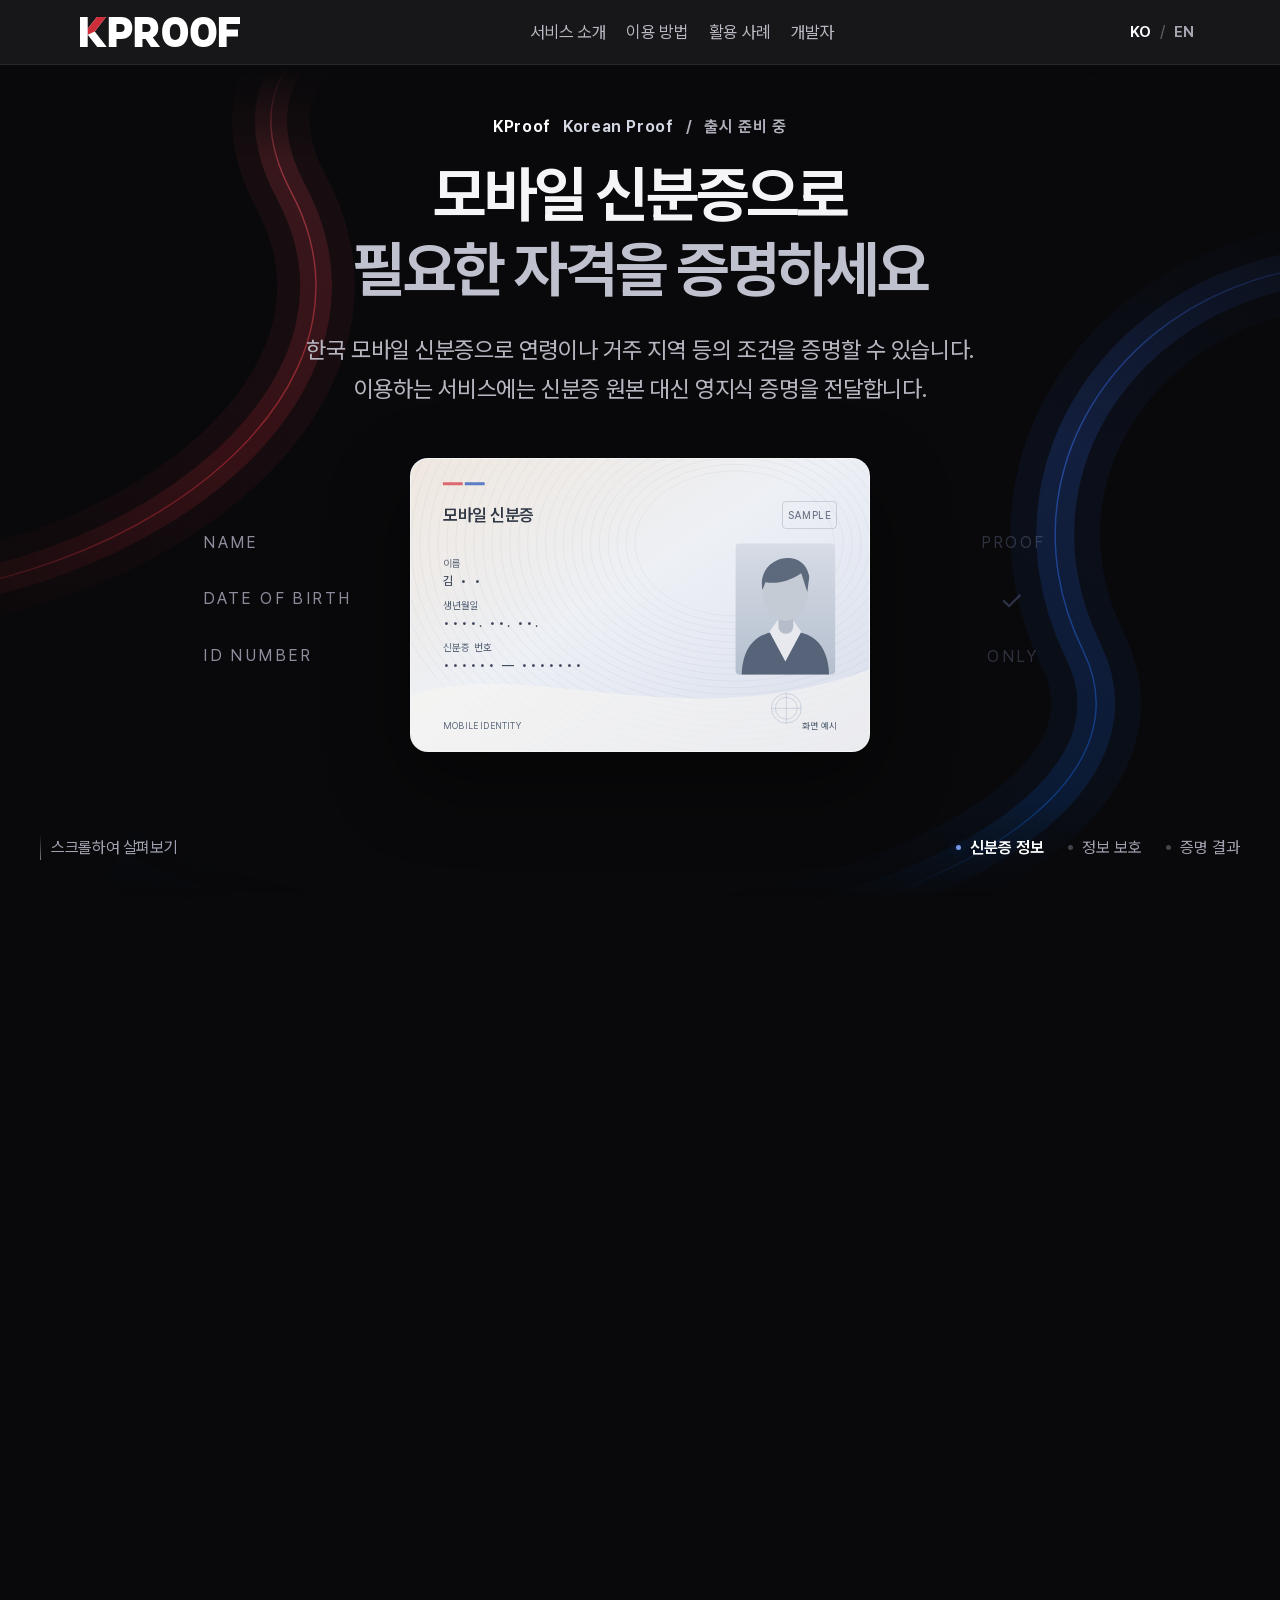
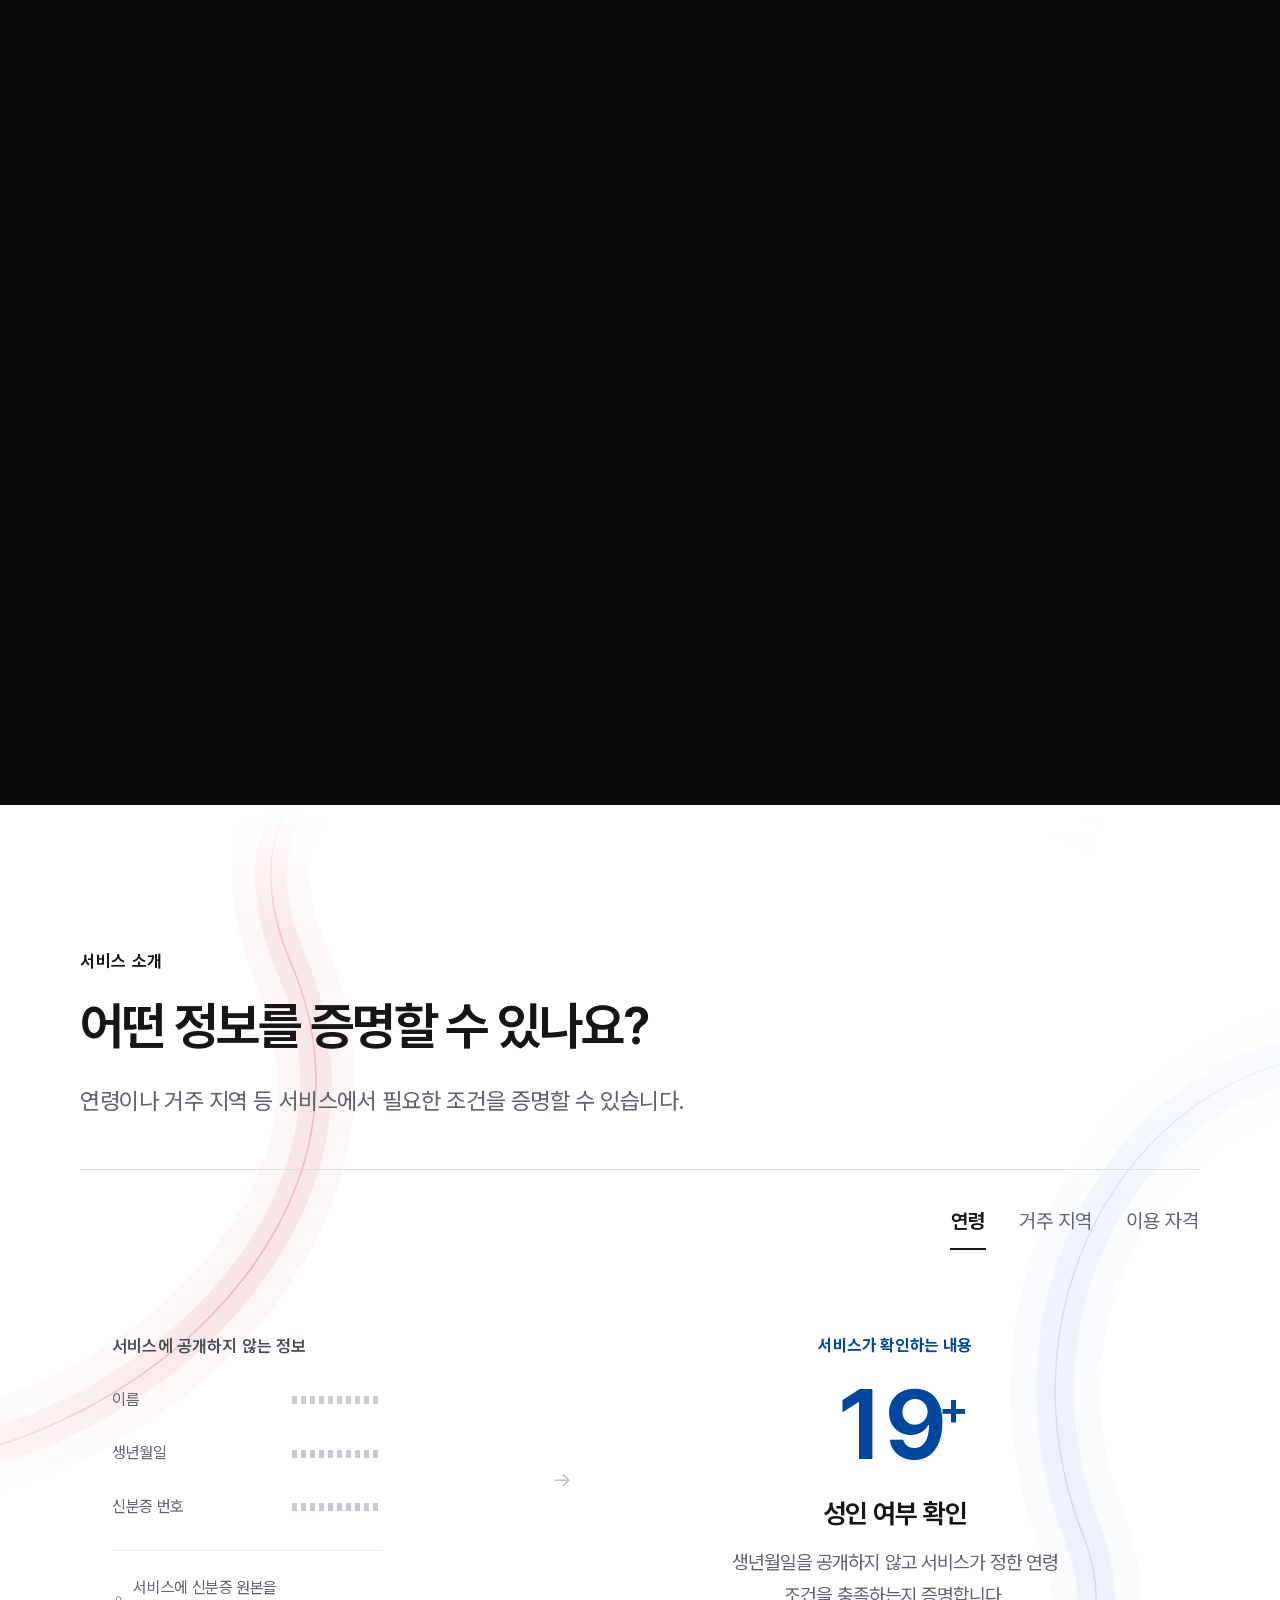
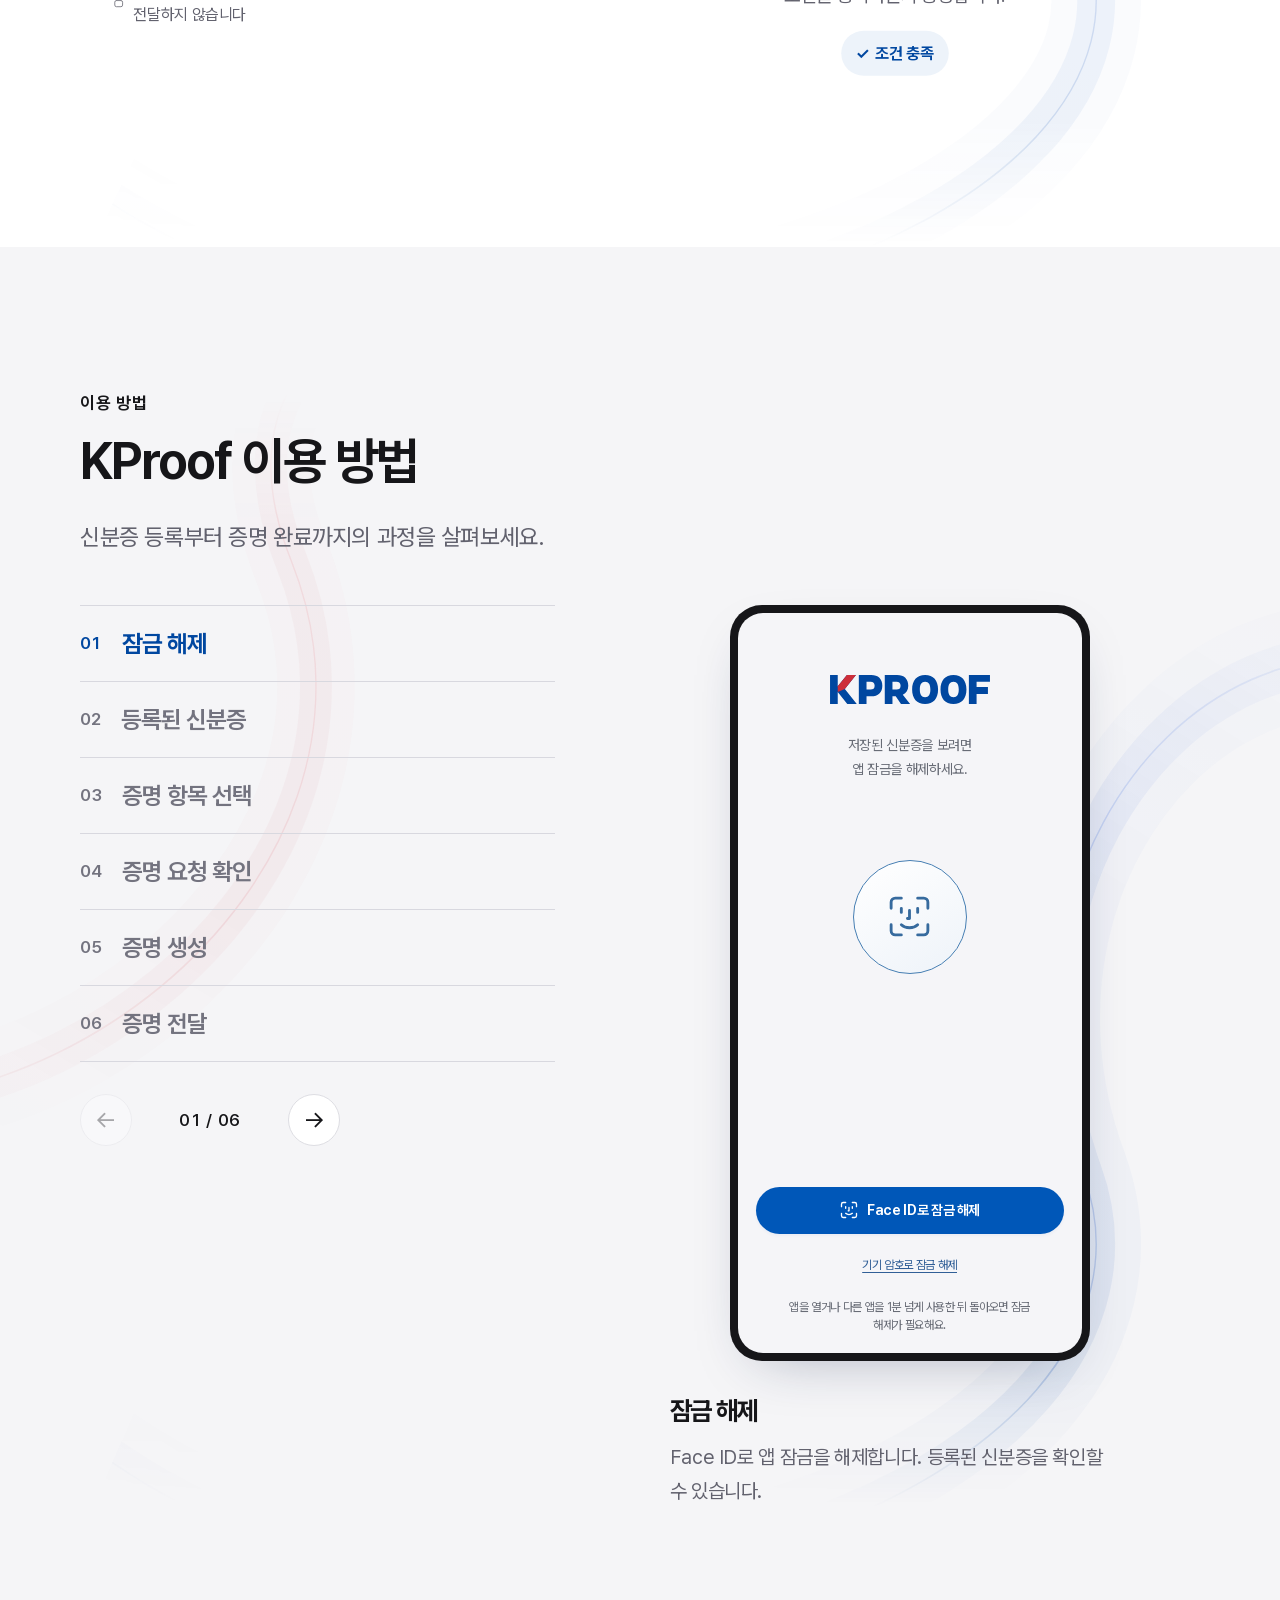
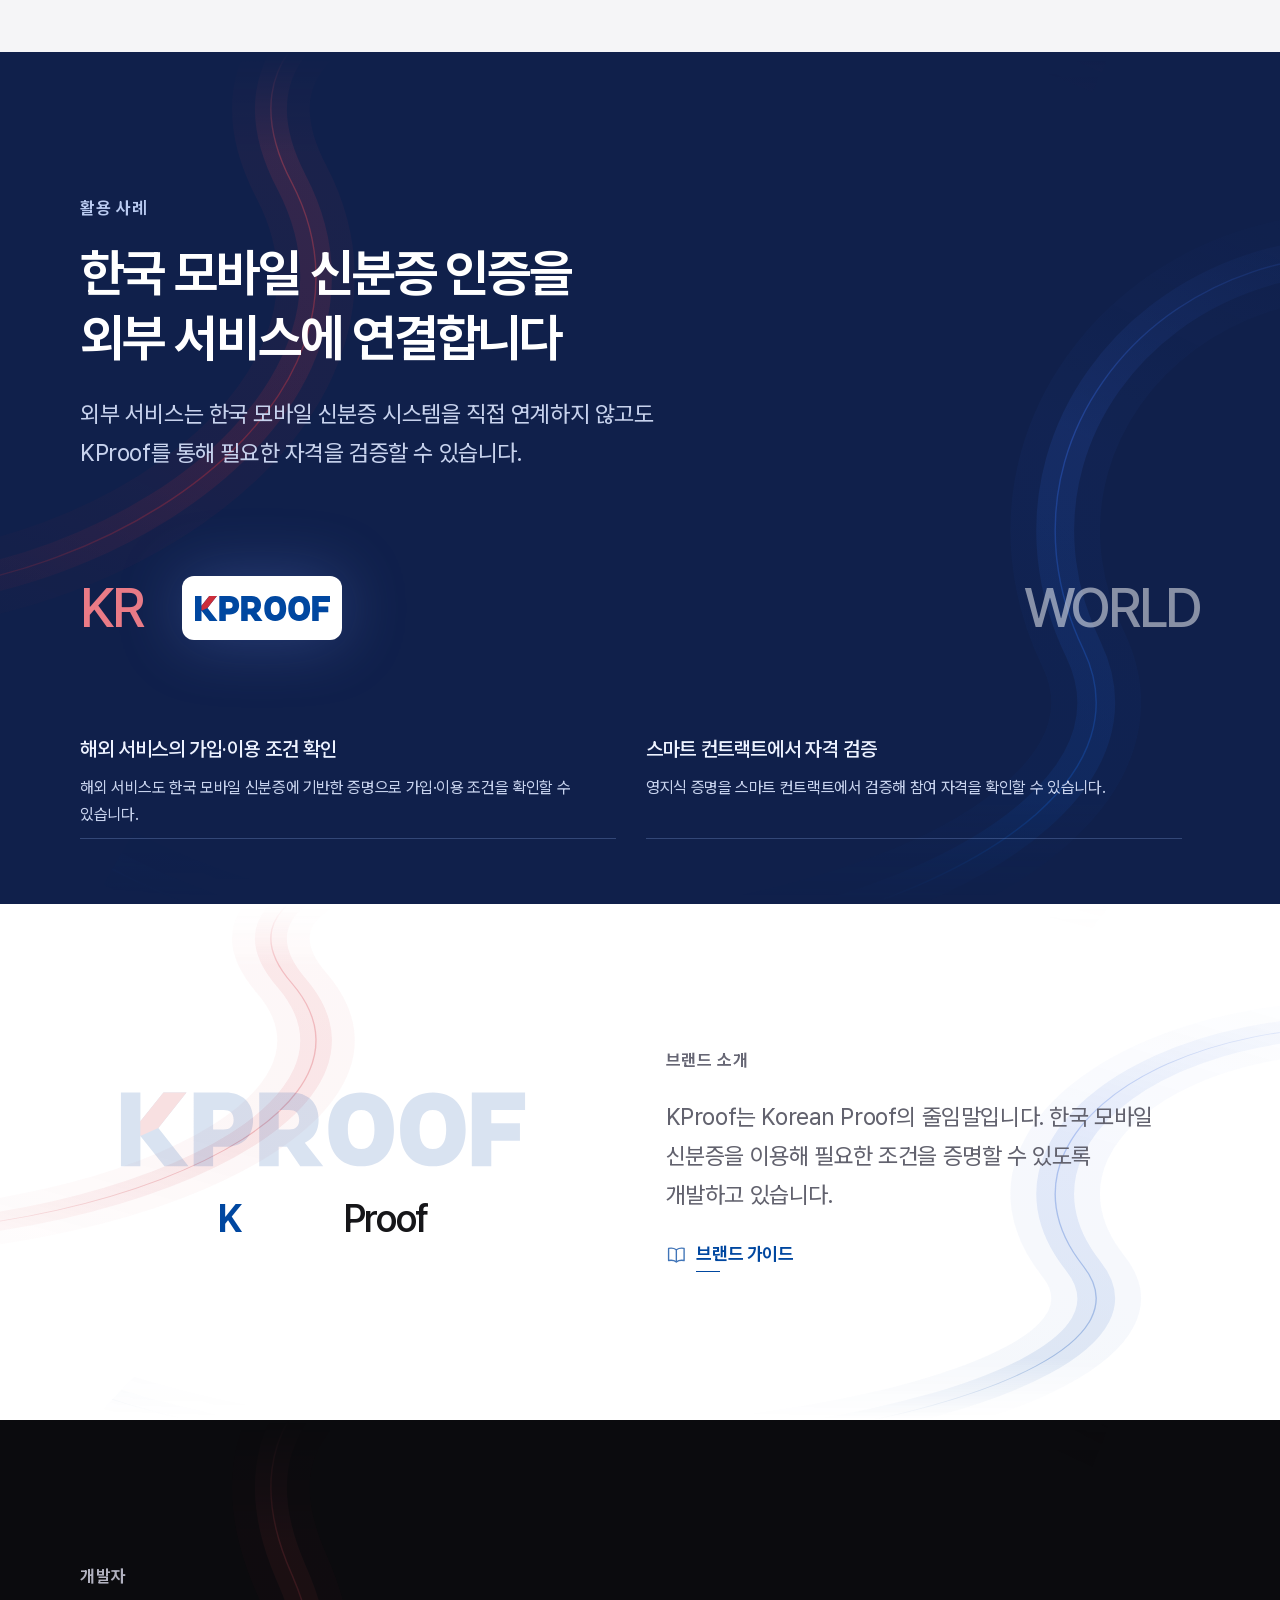
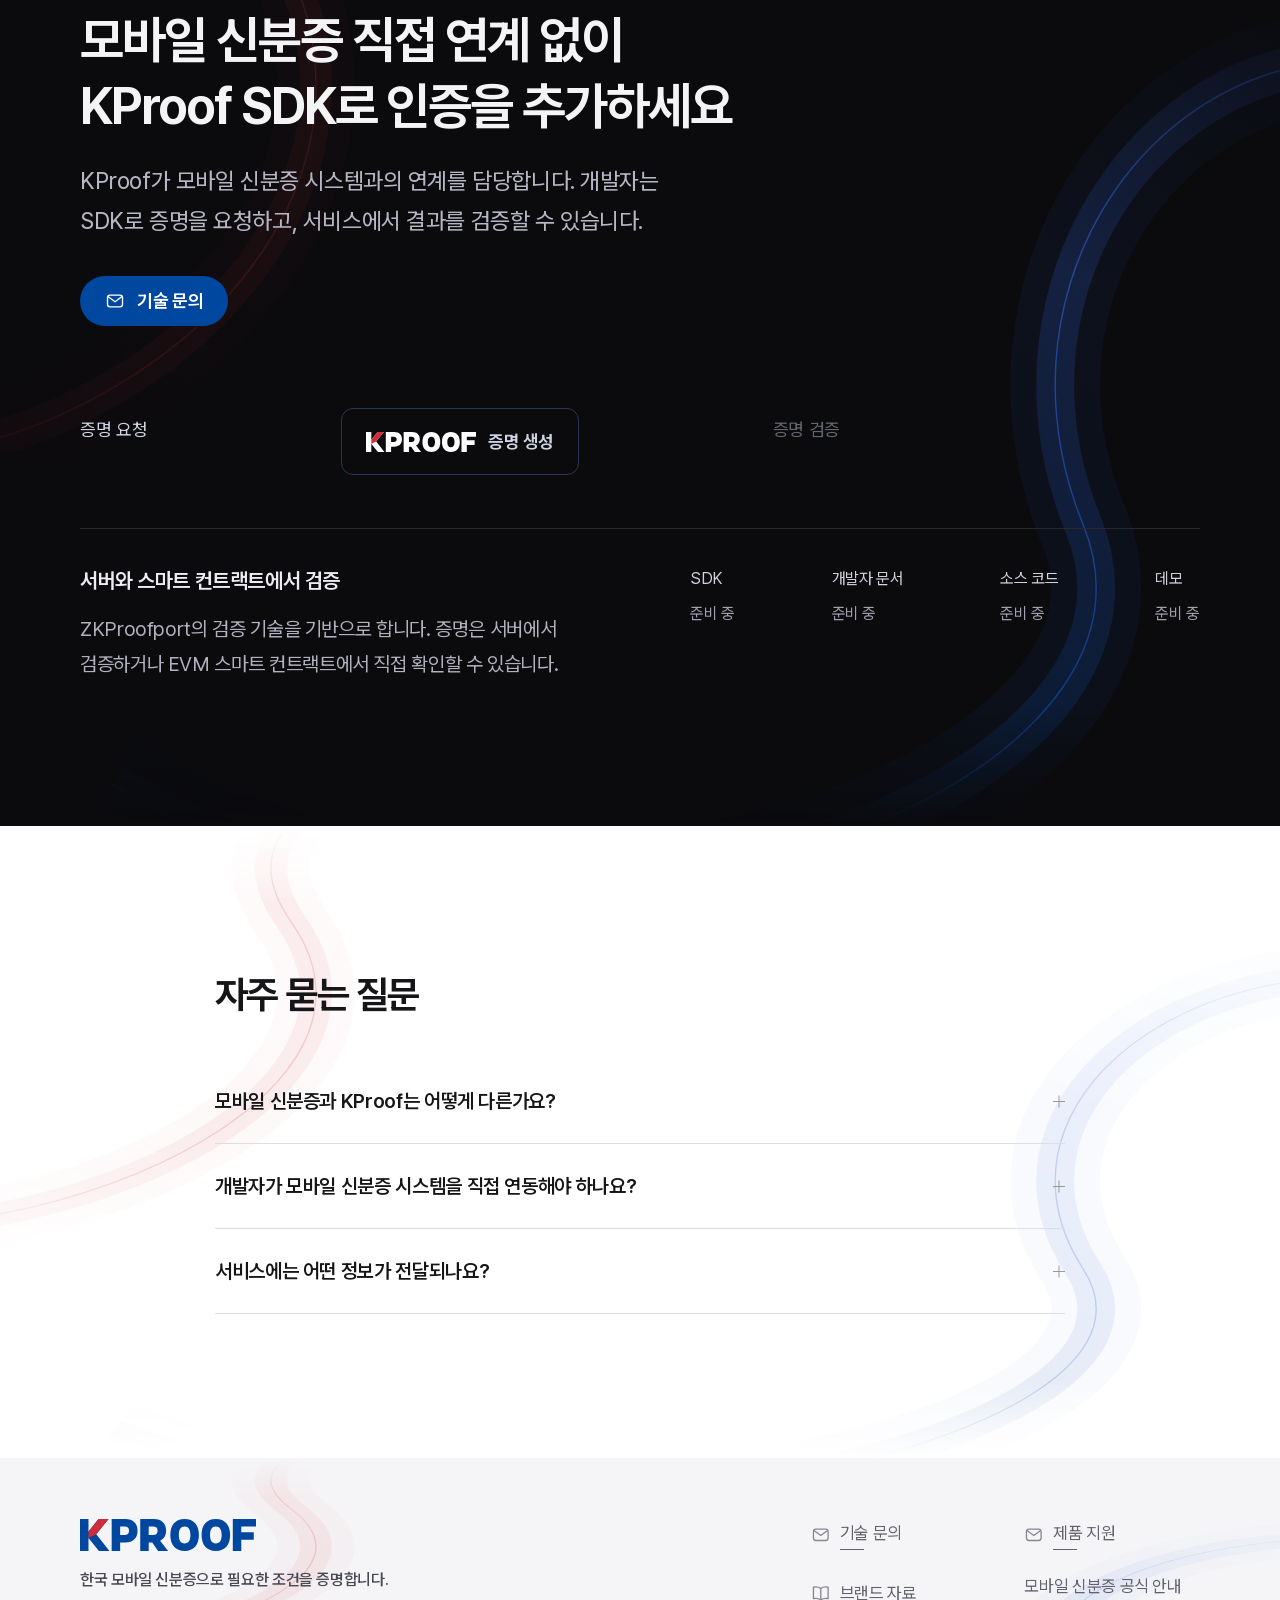
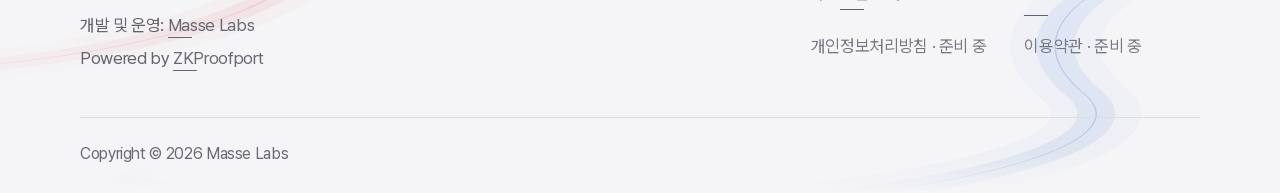
==== commit 0dcf8cc5: "Remove awkward brand name heading" ====
--- a/index.html
+++ b/index.html
@@ -67,7 +67,7 @@
 <div class="proof-panel" id="proof-panel" role="tabpanel" aria-labelledby="tab-age" tabindex="0"><div class="explorer-private"><p class="micro-label" data-i18n="notShared">서비스에 공개하지 않는 정보</p><div><span data-i18n="name">이름</span><i></i></div><div><span data-i18n="birth">생년월일</span><i></i></div><div><span data-i18n="idNumber">신분증 번호</span><i></i></div><p class="private-caption"><svg viewBox="0 0 24 24" aria-hidden="true"><rect x="5" y="10" width="14" height="11" rx="3"/><path d="M8 10V7a4 4 0 0 1 8 0v3"/></svg><span data-i18n="privateLabel">서비스에 신분증 원본을 전달하지 않습니다</span></p></div><div class="explorer-seam" aria-hidden="true"><span>→</span></div><div class="explorer-result" aria-live="polite" aria-atomic="true"><p class="micro-label" data-i18n="shared">서비스가 확인하는 내용</p><div class="result-display" id="result-display" aria-hidden="true">19<span>+</span></div><h3 id="proof-title" data-i18n="proofAgeTitle">성인 여부 확인</h3><p id="proof-description" data-i18n="proofAgeText">생년월일을 공개하지 않고 서비스가 정한 연령 조건을 충족하는지 증명합니다.</p><span class="result-badge"><span aria-hidden="true">✓</span><span data-i18n="met">조건 충족</span></span></div></div></div></div></section>
 <section id="how-it-works" class="section how-section app-walkthrough" aria-labelledby="how-title"><div class="container journey-sticky" data-ambient="soft"><div class="ambient-field" aria-hidden="true"></div><div class="section-heading"><p class="eyebrow" data-i18n="how">이용 방법</p><h2 id="how-title" data-i18n="howTitle">KProof 이용 방법</h2><p class="section-intro" data-i18n="howIntro">신분증 등록부터 증명 완료까지의 과정을 살펴보세요.</p></div><div class="journey"><div class="journey-navigation"><div class="journey-steps" role="tablist" aria-orientation="vertical" data-i18n-aria="journeyTabs" aria-label="이용 단계 선택"><button type="button" role="tab" id="step-tab-0" data-step="0" aria-selected="true" aria-controls="journey-panel" tabindex="0"><span class="step-number">01</span><span><strong data-i18n="appStep1">잠금 해제</strong></span></button><button type="button" role="tab" id="step-tab-1" data-step="1" aria-selected="false" aria-controls="journey-panel" tabindex="-1"><span class="step-number">02</span><span><strong data-i18n="appStep2">등록된 신분증</strong></span></button><button type="button" role="tab" id="step-tab-2" data-step="2" aria-selected="false" aria-controls="journey-panel" tabindex="-1"><span class="step-number">03</span><span><strong data-i18n="appStep3">증명 항목 선택</strong></span></button><button type="button" role="tab" id="step-tab-3" data-step="3" aria-selected="false" aria-controls="journey-panel" tabindex="-1"><span class="step-number">04</span><span><strong data-i18n="appStep4">증명 요청 확인</strong></span></button><button type="button" role="tab" id="step-tab-4" data-step="4" aria-selected="false" aria-controls="journey-panel" tabindex="-1"><span class="step-number">05</span><span><strong data-i18n="appStep5">증명 생성</strong></span></button><button type="button" role="tab" id="step-tab-5" data-step="5" aria-selected="false" aria-controls="journey-panel" tabindex="-1"><span class="step-number">06</span><span><strong data-i18n="appStep6">증명 전달</strong></span></button></div><div class="app-step-controls"><button type="button" data-step-prev disabled data-i18n-aria="previousStep" aria-label="이전 단계">←</button><span class="app-step-counter" data-i18n-aria="appStepStatus" aria-label="현재 이용 단계">01 / 06</span><button type="button" data-step-next data-i18n-aria="nextStep" aria-label="다음 단계">→</button></div></div><div id="journey-panel" class="journey-panel" role="tabpanel" aria-labelledby="step-tab-0" tabindex="0" data-step="0"><div class="app-stage" data-step-screen="0"><figure class="app-phone"><div class="demo-screen demo-lock"><div class="demo-lock-intro"><img class="demo-logo" src="assets/logo.svg" width="789" height="144" alt="KProof"><p data-i18n="uiLockIntro">저장된 신분증을 보려면<br>앱 잠금을 해제하세요.</p></div><div class="demo-face"><svg class="demo-icon " viewBox="0 0 24 24" fill="none" stroke="currentColor" stroke-width="1.6" stroke-linecap="round" stroke-linejoin="round" aria-hidden="true"><path d="M8 3H5a2 2 0 0 0-2 2v3m13-5h3a2 2 0 0 1 2 2v3M3 16v3a2 2 0 0 0 2 2h3m13-5v3a2 2 0 0 1-2 2h-3M8 8v2m8-2v2m-4-1v4h-1m-3 3c2 2 6 2 8 0"/></svg></div><div class="demo-bottom"><div class="demo-primary"><svg class="demo-icon " viewBox="0 0 24 24" fill="none" stroke="currentColor" stroke-width="1.6" stroke-linecap="round" stroke-linejoin="round" aria-hidden="true"><path d="M8 3H5a2 2 0 0 0-2 2v3m13-5h3a2 2 0 0 1 2 2v3M3 16v3a2 2 0 0 0 2 2h3m13-5v3a2 2 0 0 1-2 2h-3M8 8v2m8-2v2m-4-1v4h-1m-3 3c2 2 6 2 8 0"/></svg><span data-i18n="uiUnlock">Face ID로 잠금 해제</span></div><p class="demo-link" data-i18n="uiPasscode">기기 암호로 잠금 해제</p><p class="demo-fine" data-i18n="uiLockNote">앱을 열거나 다른 앱을 1분 넘게 사용한 뒤 돌아오면 잠금 해제가 필요해요.</p></div></div></figure><div class="app-stage-caption"><h3 data-i18n="appStep1">잠금 해제</h3><p data-i18n="appStep1Text">Face ID로 앱 잠금을 해제합니다. 등록된 신분증을 확인할 수 있습니다.</p></div></div><div class="app-stage" data-step-screen="1" hidden><figure class="app-phone"><div class="demo-screen demo-wallet"><div class="demo-toolbar"><img class="demo-logo" src="assets/logo.svg" width="789" height="144" alt="KProof"><div class="demo-tools"><span><svg class="demo-icon " viewBox="0 0 24 24" fill="none" stroke="currentColor" stroke-width="1.6" stroke-linecap="round" stroke-linejoin="round" aria-hidden="true"><path d="M8 3H5a2 2 0 0 0-2 2v3m13-5h3a2 2 0 0 1 2 2v3M3 16v3a2 2 0 0 0 2 2h3m13-5v3a2 2 0 0 1-2 2h-3M8 8v2m8-2v2m-4-1v4h-1m-3 3c2 2 6 2 8 0"/></svg></span><span><svg class="demo-icon " viewBox="0 0 24 24" fill="none" stroke="currentColor" stroke-width="1.6" stroke-linecap="round" stroke-linejoin="round" aria-hidden="true"><path d="M12 5v14M5 12h14"/></svg></span></div></div><div class="demo-panel demo-summary"><strong data-i18n="uiWalletSummary">이 신분증으로 확인할 수 있는 항목 3가지</strong><span class="demo-muted" data-i18n="uiExpand">펼치기</span></div><div class="demo-id-stack"><div class="demo-id-band band-black"><strong data-i18n="uiDriver">모바일 운전면허증</strong><span data-i18n="uiLicense">면허</span></div><div class="demo-id-band band-red"><strong data-i18n="uiVeteran">모바일 국가보훈등록증</strong><span data-i18n="uiVeteranTag">보훈</span></div><div class="demo-id-band band-navy"><strong data-i18n="uiResident">모바일 외국인등록증</strong><span data-i18n="uiResidentTag">외국인</span></div><div class="demo-id-band band-blue"><strong data-i18n="uiNational">모바일 주민등록증</strong><span data-i18n="uiIDTag">주민</span></div><div class="demo-credential"><div class="demo-person"><div class="demo-avatar"><svg class="demo-icon " viewBox="0 0 24 24" fill="none" stroke="currentColor" stroke-width="1.6" stroke-linecap="round" stroke-linejoin="round" aria-hidden="true"><circle cx="12" cy="8" r="4" fill="currentColor" stroke="none"/><path d="M3 23v-2a9 9 0 0 1 18 0v2" fill="currentColor" stroke="none"/></svg></div><div><span class="demo-field" data-i18n="name">이름</span><strong data-i18n="uiHolder">홍길동</strong><span class="demo-field" data-i18n="birth">생년월일</span><strong>1990.01.01</strong><span class="demo-field" data-i18n="uiAddress">주소</span><strong data-i18n="uiCity">전북특별자치도 전주시</strong></div></div><div class="demo-issued"><svg class="demo-icon " viewBox="0 0 24 24" fill="none" stroke="currentColor" stroke-width="1.6" stroke-linecap="round" stroke-linejoin="round" aria-hidden="true"><path d="m12 3 8 3v6c0 5-8 9-8 9s-8-4-8-9V6Z"/><path d="m8 12 3 3 5-6"/></svg><span data-i18n="uiIssuer">정부 전자서명 확인 완료</span></div><p class="demo-fine" data-i18n="uiIssued">모바일 신분증 앱에서 발급 · 2026.10.27</p></div></div><div class="demo-actions"><div class="demo-secondary"><span data-i18n="uiHide">정보 가리기</span></div><div class="demo-primary"><span data-i18n="uiProve">증명하기</span></div></div><div class="demo-nav"><div class="is-selected"><svg class="demo-icon " viewBox="0 0 24 24" fill="none" stroke="currentColor" stroke-width="1.6" stroke-linecap="round" stroke-linejoin="round" aria-hidden="true"><rect x="3" y="5" width="18" height="14" rx="3"/><path d="M3 9h18"/></svg><span data-i18n="uiWallet">신분증</span></div><div><svg class="demo-icon " viewBox="0 0 24 24" fill="none" stroke="currentColor" stroke-width="1.6" stroke-linecap="round" stroke-linejoin="round" aria-hidden="true"><path d="m12 3 8 3v6c0 5-8 9-8 9s-8-4-8-9V6Z"/><path d="m8 12 3 3 5-6"/></svg><span data-i18n="uiProof">증명</span></div><div><svg class="demo-icon " viewBox="0 0 24 24" fill="none" stroke="currentColor" stroke-width="1.6" stroke-linecap="round" stroke-linejoin="round" aria-hidden="true"><path d="M3 10a9 9 0 1 1 1 7M3 4v6h6m3-3v6l4 2"/></svg><span data-i18n="uiHistory">기록</span></div><div><svg class="demo-icon " viewBox="0 0 24 24" fill="none" stroke="currentColor" stroke-width="1.6" stroke-linecap="round" stroke-linejoin="round" aria-hidden="true"><circle cx="12" cy="12" r="3"/><path d="M12 2v3m0 14v3M2 12h3m14 0h3M5 5l2 2m10 10 2 2M5 19l2-2M17 7l2-2"/></svg><span data-i18n="uiSettings">설정</span></div></div></div></figure><div class="app-stage-caption"><h3 data-i18n="appStep2">등록된 신분증</h3><p data-i18n="appStep2Text">처음 이용할 때 모바일 신분증 앱에서 신분증을 가져와 등록합니다. 이후 증명에 사용할 신분증을 선택할 수 있습니다.</p></div></div><div class="app-stage" data-step-screen="2" hidden><figure class="app-phone"><div class="demo-screen demo-choose"><h4 data-i18n="uiProof">증명</h4><p class="demo-muted" data-i18n="uiProofIntro">증명할 항목을 선택하세요. 신분증 원본은 서비스에 전달하지 않아요.</p><div class="demo-qr"><svg class="demo-icon " viewBox="0 0 24 24" fill="none" stroke="currentColor" stroke-width="1.6" stroke-linecap="round" stroke-linejoin="round" aria-hidden="true"><path d="M8 3H3v5m13-5h5v5M3 16v5h5m13-5v5h-5M8 8h2v2H8zm6 0h2v2h-2zm-6 6h2v2H8zm6 0h2v2h-2z"/></svg><div><strong data-i18n="uiQR">증명 요청 QR 스캔</strong><small data-i18n="uiQRNote">서비스 화면의 QR 코드를 스캔하세요</small></div></div><p class="demo-section-label" data-i18n="uiCanProve">증명할 수 있는 항목</p><div class="demo-panel demo-proof-option"><div class="demo-option-title"><strong data-i18n="uiIdentity">본인 확인</strong><span class="demo-source-tag" data-i18n="uiIDSource">주민등록증</span></div><p class="demo-fine" data-i18n="uiIdentityNote">유효한 모바일 신분증을 가지고 있는지 확인해요</p></div><div class="demo-panel demo-proof-option"><div class="demo-option-title"><strong data-i18n="uiAge">나이</strong><span class="demo-source-tag" data-i18n="uiIDSource">주민등록증</span></div><p class="demo-fine" data-i18n="uiAgeNote">생년월일 공개 없이 연령 조건을 증명해요</p></div><div class="demo-panel demo-proof-option"><div class="demo-option-title"><strong data-i18n="uiRegion">거주 시·도</strong><span class="demo-source-tag" data-i18n="uiIDSource">주민등록증</span></div><p class="demo-fine" data-i18n="uiRegionNote">상세 주소를 공개하지 않고 거주 시·도를 증명해요</p></div><p class="demo-fine demo-proof-foot" data-i18n="uiProofFoot">기본 신분증을 설정하면 다음에도 같은 신분증이 선택돼요.</p><div class="demo-nav"><div><svg class="demo-icon " viewBox="0 0 24 24" fill="none" stroke="currentColor" stroke-width="1.6" stroke-linecap="round" stroke-linejoin="round" aria-hidden="true"><rect x="3" y="5" width="18" height="14" rx="3"/><path d="M3 9h18"/></svg><span data-i18n="uiWallet">신분증</span></div><div class="is-selected"><svg class="demo-icon " viewBox="0 0 24 24" fill="none" stroke="currentColor" stroke-width="1.6" stroke-linecap="round" stroke-linejoin="round" aria-hidden="true"><path d="m12 3 8 3v6c0 5-8 9-8 9s-8-4-8-9V6Z"/><path d="m8 12 3 3 5-6"/></svg><span data-i18n="uiProof">증명</span></div><div><svg class="demo-icon " viewBox="0 0 24 24" fill="none" stroke="currentColor" stroke-width="1.6" stroke-linecap="round" stroke-linejoin="round" aria-hidden="true"><path d="M3 10a9 9 0 1 1 1 7M3 4v6h6m3-3v6l4 2"/></svg><span data-i18n="uiHistory">기록</span></div><div><svg class="demo-icon " viewBox="0 0 24 24" fill="none" stroke="currentColor" stroke-width="1.6" stroke-linecap="round" stroke-linejoin="round" aria-hidden="true"><circle cx="12" cy="12" r="3"/><path d="M12 2v3m0 14v3M2 12h3m14 0h3M5 5l2 2m10 10 2 2M5 19l2-2M17 7l2-2"/></svg><span data-i18n="uiSettings">설정</span></div></div></div></figure><div class="app-stage-caption"><h3 data-i18n="appStep3">증명 항목 선택</h3><p data-i18n="appStep3Text">본인 확인, 나이, 거주 시·도 중 증명할 항목을 선택합니다. QR 코드로 서비스의 증명 요청을 받을 수도 있습니다.</p></div></div><div class="app-stage" data-step-screen="3" hidden><figure class="app-phone"><div class="demo-screen demo-request"><div class="demo-request-meta"><strong data-i18n="uiRequest">증명 요청</strong><span data-i18n="uiTimeLeft">4:52 남음</span></div><div class="demo-service"><img src="brand/assets/symbol-color.svg" width="40" height="40" alt=""><div><strong data-i18n="uiDemo">KProof 데모</strong><span>stg-demo.koreanproof.com</span></div></div><h4 data-i18n="uiRequestTitle">만 19세 이상인지<br>확인해 주세요</h4><div class="demo-panel demo-source"><svg class="demo-icon " viewBox="0 0 24 24" fill="none" stroke="currentColor" stroke-width="1.6" stroke-linecap="round" stroke-linejoin="round" aria-hidden="true"><rect x="3" y="5" width="18" height="14" rx="3"/><path d="M3 9h18"/></svg><strong data-i18n="uiSource">모바일 주민등록증으로 증명</strong><span class="demo-link" data-i18n="uiChange">바꾸기</span></div><div class="demo-panel demo-sharing"><h5 data-i18n="uiShared">서비스가 확인하는 내용</h5><div class="demo-check-row"><svg class="demo-icon " viewBox="0 0 24 24" fill="none" stroke="currentColor" stroke-width="1.6" stroke-linecap="round" stroke-linejoin="round" aria-hidden="true"><path d="m5 12 4 4L19 6"/></svg><div><span data-i18n="uiAgeFact">만 19세 이상 여부</span></div></div></div><div class="demo-panel demo-private"><h5 data-i18n="uiPrivate">서비스에 공개하지 않는 정보</h5><div class="demo-private-fields"><span data-i18n="name">이름</span><span data-i18n="birth">생년월일</span><span data-i18n="uiLicenseNumber">면허 번호</span><span data-i18n="uiAddress">주소</span><span data-i18n="uiPhoto">사진</span></div></div><div class="demo-bottom"><div class="demo-primary"><svg class="demo-icon " viewBox="0 0 24 24" fill="none" stroke="currentColor" stroke-width="1.6" stroke-linecap="round" stroke-linejoin="round" aria-hidden="true"><path d="M8 3H5a2 2 0 0 0-2 2v3m13-5h3a2 2 0 0 1 2 2v3M3 16v3a2 2 0 0 0 2 2h3m13-5v3a2 2 0 0 1-2 2h-3M8 8v2m8-2v2m-4-1v4h-1m-3 3c2 2 6 2 8 0"/></svg><span data-i18n="uiApprove">Face ID로 확인하고 증명</span></div><p class="demo-secondary-link" data-i18n="uiDecline">요청 거절</p></div></div></figure><div class="app-stage-caption"><h3 data-i18n="appStep4">증명 요청 확인</h3><p data-i18n="appStep4Text">서비스가 확인하려는 조건과 전달할 정보를 확인한 뒤 승인합니다.</p></div></div><div class="app-stage" data-step-screen="4" hidden><figure class="app-phone"><div class="demo-screen demo-creating"><div class="demo-progress"><svg viewBox="0 0 120 120" aria-hidden="true"><circle class="demo-progress-track" cx="60" cy="60" r="52"/><circle class="demo-progress-value" cx="60" cy="60" r="52" pathLength="100"/></svg><strong>48<span>%</span></strong></div><h4 data-i18n="uiCreating">증명을 생성하고 있어요</h4><p class="demo-muted" data-i18n="uiCreatingNote">휴대폰에서 영지식 증명을 생성하고 있어요.<br>신분증 원본은 요청한 서비스에 전달되지 않아요.</p><div class="demo-tasks"><div class="demo-task is-done"><span class="demo-task-state"><svg class="demo-icon " viewBox="0 0 24 24" fill="none" stroke="currentColor" stroke-width="1.6" stroke-linecap="round" stroke-linejoin="round" aria-hidden="true"><path d="m5 12 4 4L19 6"/></svg></span><span data-i18n="uiSignature">정부 전자서명 확인</span></div><div class="demo-task is-current"><span class="demo-task-state"></span><span data-i18n="uiAgeCheck">만 19세 이상 여부 확인</span></div><div class="demo-task is-pending"><span class="demo-task-state"></span><span data-i18n="uiZK">영지식 증명 생성</span></div><div class="demo-task is-pending"><span class="demo-task-state"></span><span data-i18n="uiSend">KProof 데모로 증명 전송</span></div></div><div class="demo-bottom"><p class="demo-link" data-i18n="uiViewOriginal">내 신분증 정보 보기</p><div class="demo-cancel"><span data-i18n="uiCancel">취소</span></div></div></div></figure><div class="app-stage-caption"><h3 data-i18n="appStep5">증명 생성</h3><p data-i18n="appStep5Text">등록한 신분증으로 휴대폰에서 영지식 증명을 생성합니다. 신분증 원본은 요청한 서비스에 전달하지 않습니다.</p></div></div><div class="app-stage" data-step-screen="5" hidden><figure class="app-phone"><div class="demo-screen demo-sent"><div class="demo-success"><svg class="demo-icon " viewBox="0 0 24 24" fill="none" stroke="currentColor" stroke-width="1.6" stroke-linecap="round" stroke-linejoin="round" aria-hidden="true"><path d="m5 12 4 4L19 6"/></svg></div><h4 data-i18n="uiSent">증명을 전송했어요</h4><p class="demo-muted" data-i18n="uiSentNote">KProof 데모에 연령 증명과 검증에 필요한 데이터를 전송했어요.</p><div class="demo-panel "><dl class="demo-receipt"><div><dt data-i18n="uiRecipient">요청한 서비스</dt><dd data-i18n="uiDemo">KProof 데모</dd></div><div><dt data-i18n="uiVerified">증명 항목</dt><dd data-i18n="age">만 19세 이상</dd></div><div><dt data-i18n="uiDuration">증명 생성 시간</dt><dd data-i18n="uiDurationValue">6.1초</dd></div><div><dt data-i18n="uiWhen">전송 일시</dt><dd>2026.10.27 19:12</dd></div></dl></div><div class="demo-bottom"><div class="demo-primary"><span data-i18n="uiReturn">서비스로 돌아가기</span></div><p class="demo-link" data-i18n="uiViewHistory">기록에서 보기</p></div></div></figure><div class="app-stage-caption"><h3 data-i18n="appStep6">증명 전달</h3><p data-i18n="appStep6Text">요청한 서비스에 증명과 검증에 필요한 공개 데이터를 전달합니다. 서비스는 이를 검증해 조건 충족 여부를 확인합니다.</p></div></div></div></div></div></section>
 <section id="use-cases" class="use-section" aria-labelledby="uses-title" data-ambient="dark"><div class="ambient-field" aria-hidden="true"></div><div class="container"><div class="use-heading reveal"><p class="eyebrow" data-i18n="uses">활용 사례</p><h2 id="uses-title" data-i18n="usesTitle">한국 모바일 신분증 인증을<br>외부 서비스에 연결합니다</h2><p data-i18n="usesIntro">외부 서비스는 한국 모바일 신분증 시스템을 직접 연계하지 않고도 KProof를 통해 필요한 자격을 검증할 수 있습니다.</p></div><div class="world-route reveal" aria-hidden="true"><span class="route-origin">KR</span><div class="route-track"><i></i><i></i><i></i><span class="route-proof"><img src="assets/logo.svg" alt="" width="789" height="144"></span></div><span class="route-destination">WORLD</span></div><div class="use-pills reveal"><span><span data-i18n="use1">해외 서비스의 가입·이용 조건 확인</span><small data-i18n="use1Text">해외 서비스도 한국 모바일 신분증에 기반한 증명으로 가입·이용 조건을 확인할 수 있습니다.</small></span><span><span data-i18n="use3">스마트 컨트랙트에서 자격 검증</span><small data-i18n="use3Text">영지식 증명을 스마트 컨트랙트에서 검증해 참여 자격을 확인할 수 있습니다.</small></span></div></div></section>
-<section class="brand-story section" aria-labelledby="mark-title" data-ambient="light"><div class="ambient-field" aria-hidden="true"></div><div class="container brand-story-grid"><div class="brand-symbol"><svg aria-hidden="true" class="principle-mark" viewBox="0 0 789 144"><g fill="#0047A0"><g transform="translate(0)"><g class="wordmark-letter letter-k"><path d="M0 0H38V56L83 0H128L73 69L132 144H85L38 85V144H0Z"/><path class="mark-accent" fill="#CD2E3A" d="M38 56L83 0H128L73 69L38 85Z"/></g></g><g transform="translate(142)"><g class="wordmark-letter letter-p"><path fill-rule="evenodd" d="M0 0H61C96 0 116 20 116 53S96 106 61 106H38V144H0ZM38 34V72H58C71 72 78 66 78 53S71 34 58 34Z"/></g></g><g transform="translate(270)"><g class="wordmark-letter letter-r"><path fill-rule="evenodd" d="M0 0H61C96 0 116 20 116 53C116 75 106 90 89 98L125 144H80L54 106H38V144H0ZM38 34V72H58C71 72 78 66 78 53S71 34 58 34Z"/></g></g><g transform="translate(405)"><g class="wordmark-letter letter-o1"><path fill-rule="evenodd" d="M64 0C105 0 128 27 128 72S105 144 64 144S0 117 0 72S23 0 64 0ZM64 34C46 34 38 48 38 72S46 110 64 110S90 96 90 72S82 34 64 34Z"/></g></g><g transform="translate(545)"><g class="wordmark-letter letter-o2"><path fill-rule="evenodd" d="M64 0C105 0 128 27 128 72S105 144 64 144S0 117 0 72S23 0 64 0ZM64 34C46 34 38 48 38 72S46 110 64 110S90 96 90 72S82 34 64 34Z"/></g></g><g transform="translate(685)"><g class="wordmark-letter letter-f"><path d="M0 0H104V34H38V60H94V94H38V144H0Z"/></g></g></g></svg><span class="symbol-caption brand-expansion" aria-label="Korean Proof"><span><b>K</b><span class="name-rest">orean</span></span> <span>Proof</span></span></div><div class="brand-explanation"><p class="eyebrow" data-i18n="markLabel">브랜드 소개</p><h2 id="mark-title" data-i18n="markTitle">KProof라는 이름</h2><p data-i18n="markText">KProof는 Korean Proof의 줄임말입니다. 한국 모바일 신분증을 이용해 필요한 조건을 증명할 수 있도록 개발하고 있습니다.</p><a class="text-link brand-guide-link action-link" href="brand/index.html"><svg class="action-icon" width="24" height="24" viewBox="0 0 24 24" aria-hidden="true" focusable="false"><path d="M12 5.5C9.5 3.8 6 3.3 3 4v14c3-.7 6.5-.2 9 1.5 2.5-1.7 6-2.2 9-1.5V4c-3-.7-6.5-.2-9 1.5Z"/><path d="M12 5.5v14"/></svg><span class="action-label" data-i18n="brandGuide">브랜드 가이드</span></a></div></div></section>
+<section class="brand-story section" aria-labelledby="mark-label" data-ambient="light"><div class="ambient-field" aria-hidden="true"></div><div class="container brand-story-grid"><div class="brand-symbol"><svg aria-hidden="true" class="principle-mark" viewBox="0 0 789 144"><g fill="#0047A0"><g transform="translate(0)"><g class="wordmark-letter letter-k"><path d="M0 0H38V56L83 0H128L73 69L132 144H85L38 85V144H0Z"/><path class="mark-accent" fill="#CD2E3A" d="M38 56L83 0H128L73 69L38 85Z"/></g></g><g transform="translate(142)"><g class="wordmark-letter letter-p"><path fill-rule="evenodd" d="M0 0H61C96 0 116 20 116 53S96 106 61 106H38V144H0ZM38 34V72H58C71 72 78 66 78 53S71 34 58 34Z"/></g></g><g transform="translate(270)"><g class="wordmark-letter letter-r"><path fill-rule="evenodd" d="M0 0H61C96 0 116 20 116 53C116 75 106 90 89 98L125 144H80L54 106H38V144H0ZM38 34V72H58C71 72 78 66 78 53S71 34 58 34Z"/></g></g><g transform="translate(405)"><g class="wordmark-letter letter-o1"><path fill-rule="evenodd" d="M64 0C105 0 128 27 128 72S105 144 64 144S0 117 0 72S23 0 64 0ZM64 34C46 34 38 48 38 72S46 110 64 110S90 96 90 72S82 34 64 34Z"/></g></g><g transform="translate(545)"><g class="wordmark-letter letter-o2"><path fill-rule="evenodd" d="M64 0C105 0 128 27 128 72S105 144 64 144S0 117 0 72S23 0 64 0ZM64 34C46 34 38 48 38 72S46 110 64 110S90 96 90 72S82 34 64 34Z"/></g></g><g transform="translate(685)"><g class="wordmark-letter letter-f"><path d="M0 0H104V34H38V60H94V94H38V144H0Z"/></g></g></g></svg><span class="symbol-caption brand-expansion" aria-label="Korean Proof"><span><b>K</b><span class="name-rest">orean</span></span> <span>Proof</span></span></div><div class="brand-explanation"><p id="mark-label" class="eyebrow" data-i18n="markLabel">브랜드 소개</p><p data-i18n="markText">KProof는 Korean Proof의 줄임말입니다. 한국 모바일 신분증을 이용해 필요한 조건을 증명할 수 있도록 개발하고 있습니다.</p><a class="text-link brand-guide-link action-link" href="brand/index.html"><svg class="action-icon" width="24" height="24" viewBox="0 0 24 24" aria-hidden="true" focusable="false"><path d="M12 5.5C9.5 3.8 6 3.3 3 4v14c3-.7 6.5-.2 9 1.5 2.5-1.7 6-2.2 9-1.5V4c-3-.7-6.5-.2-9 1.5Z"/><path d="M12 5.5v14"/></svg><span class="action-label" data-i18n="brandGuide">브랜드 가이드</span></a></div></div></section>
 <section id="developers" class="developer-section section" aria-labelledby="dev-title" data-ambient="dark"><div class="ambient-field" aria-hidden="true"></div><div class="container"><div class="developer-top reveal"><p class="eyebrow" data-i18n="dev">개발자</p><h2 id="dev-title" data-i18n="devTitle">모바일 신분증 직접 연계 없이<br>KProof SDK로 인증을 추가하세요</h2><p class="section-intro" data-i18n="devIntro">KProof가 모바일 신분증 시스템과의 연계를 담당합니다. 개발자는 SDK로 증명을 요청하고, 서비스에서 결과를 검증할 수 있습니다.</p><div class="developer-actions"><a class="button primary action-link" href="mailto:sooyoung.hyun@masselabs.com"><svg class="action-icon" width="24" height="24" viewBox="0 0 24 24" aria-hidden="true" focusable="false"><rect x="3" y="5" width="18" height="14" rx="3"/><path d="m4 7 8 6 8-6"/></svg><span data-i18n="contact">기술 문의</span></a></div></div><div class="protocol-flow" aria-hidden="true"><span data-i18n="protocolRequest">증명 요청</span><i></i><span class="protocol-node"><img src="assets/logo-inverse.svg" width="789" height="144" alt=""><b data-i18n="protocolProof">증명 생성</b></span><i></i><span data-i18n="protocolVerify">증명 검증</span></div><div class="developer-bottom"><div><h3 data-i18n="techTitle">서버와 스마트 컨트랙트에서 검증</h3><p data-i18n="techText">ZKProofport의 검증 기술을 기반으로 합니다. 증명은 서버에서 검증하거나 EVM 스마트 컨트랙트에서 직접 확인할 수 있습니다.</p></div><div class="developer-resources"><span aria-disabled="true"><span data-i18n="sdk">SDK</span><small data-i18n="soon">준비 중</small></span><span aria-disabled="true"><span data-i18n="docs">개발자 문서</span><small data-i18n="soon">준비 중</small></span><span aria-disabled="true"><span data-i18n="source">소스 코드</span><small data-i18n="soon">준비 중</small></span><span aria-disabled="true"><span data-i18n="demo">데모</span><small data-i18n="soon">준비 중</small></span></div></div></div></section>
 <section class="section container faq-section" aria-labelledby="faq-title" data-ambient="soft"><div class="ambient-field" aria-hidden="true"></div><p class="section-label">FAQ</p><div class="section-heading"><h2 id="faq-title" data-i18n="faqTitle">자주 묻는 질문</h2></div><div class="faq-list">
 <details>
